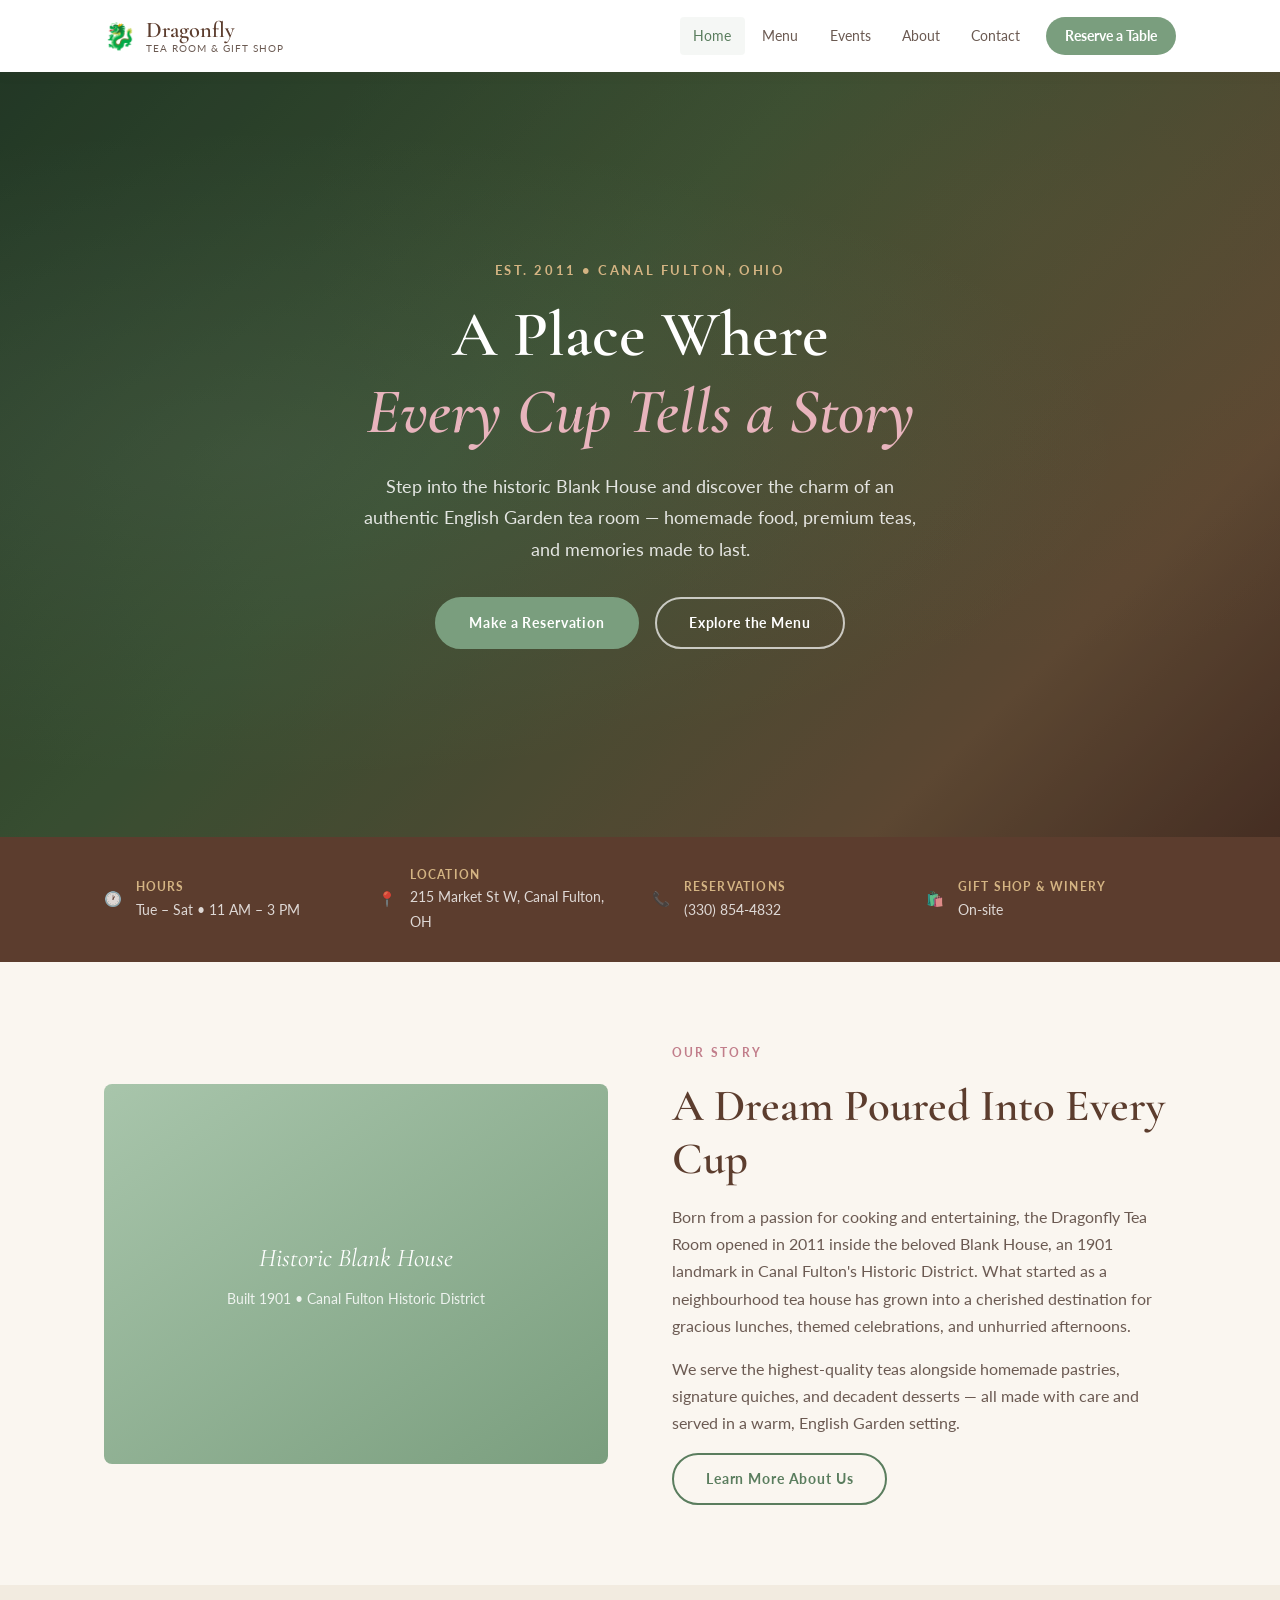
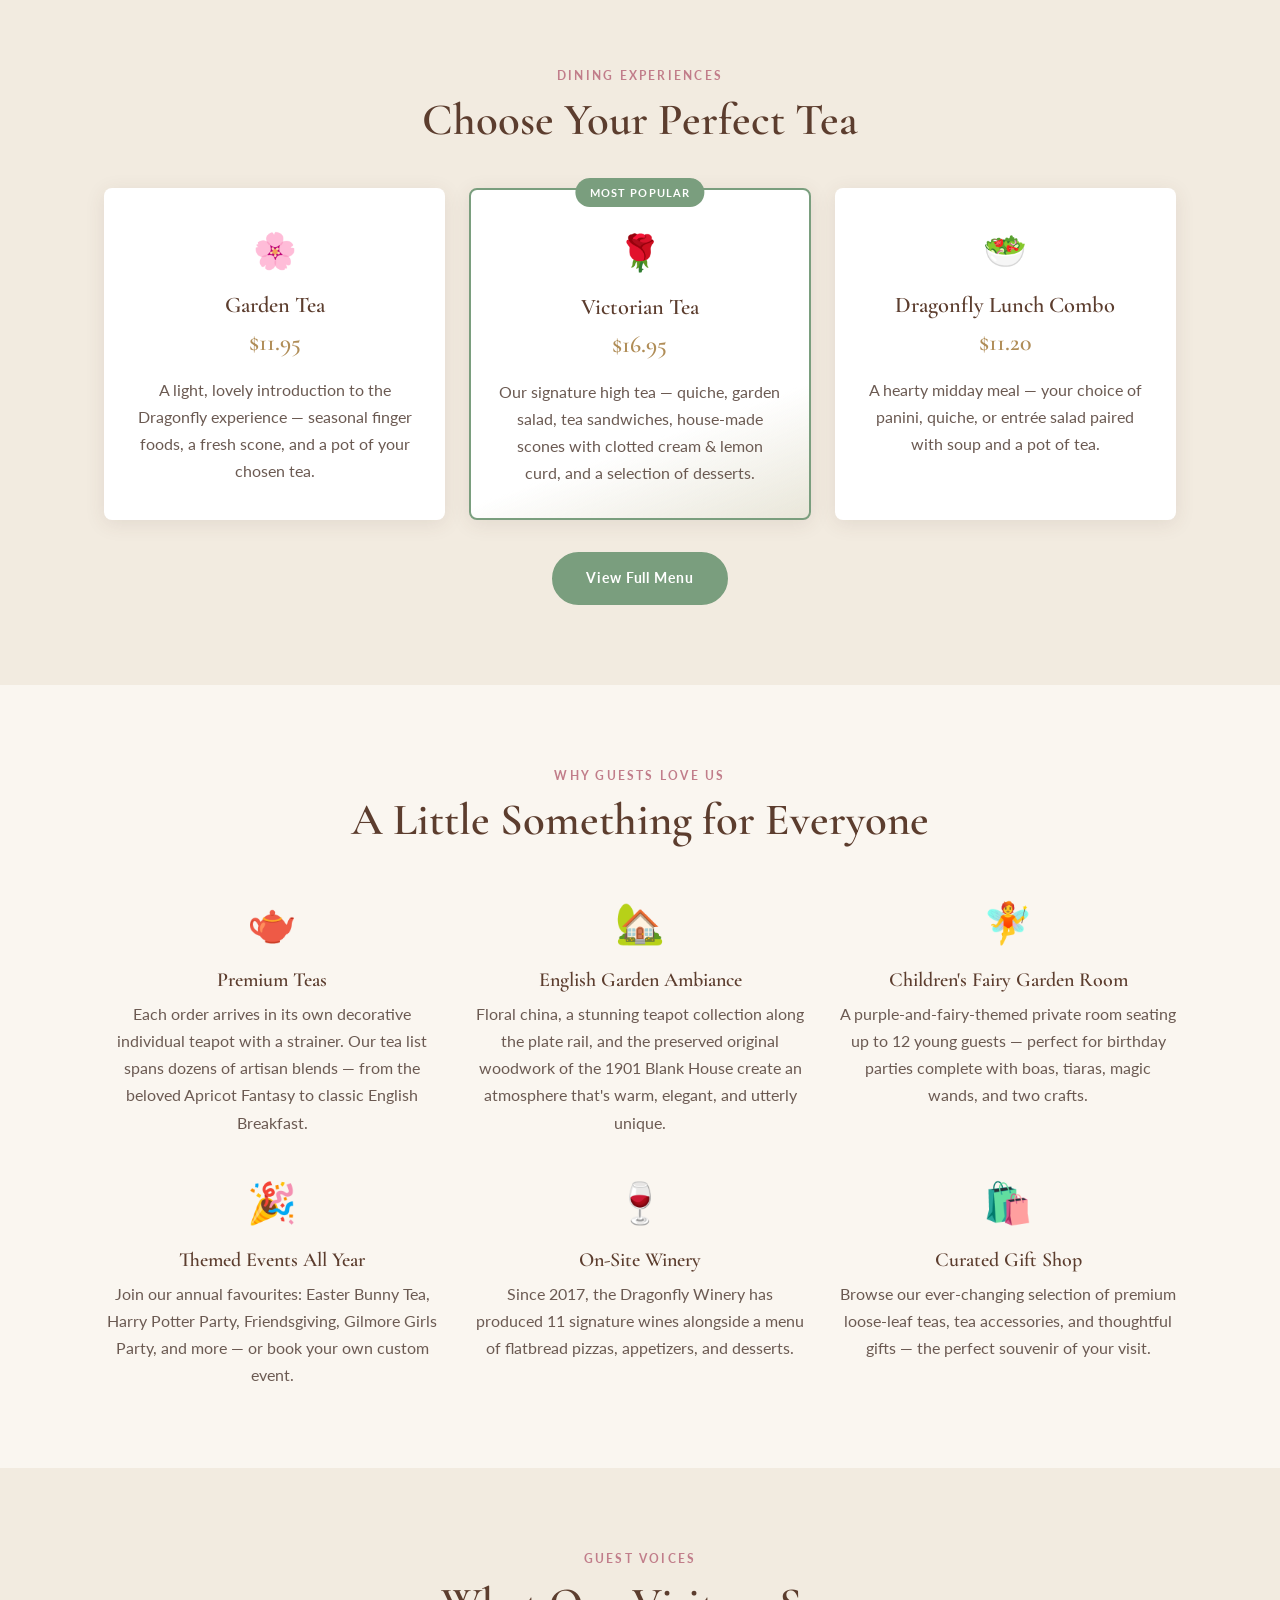
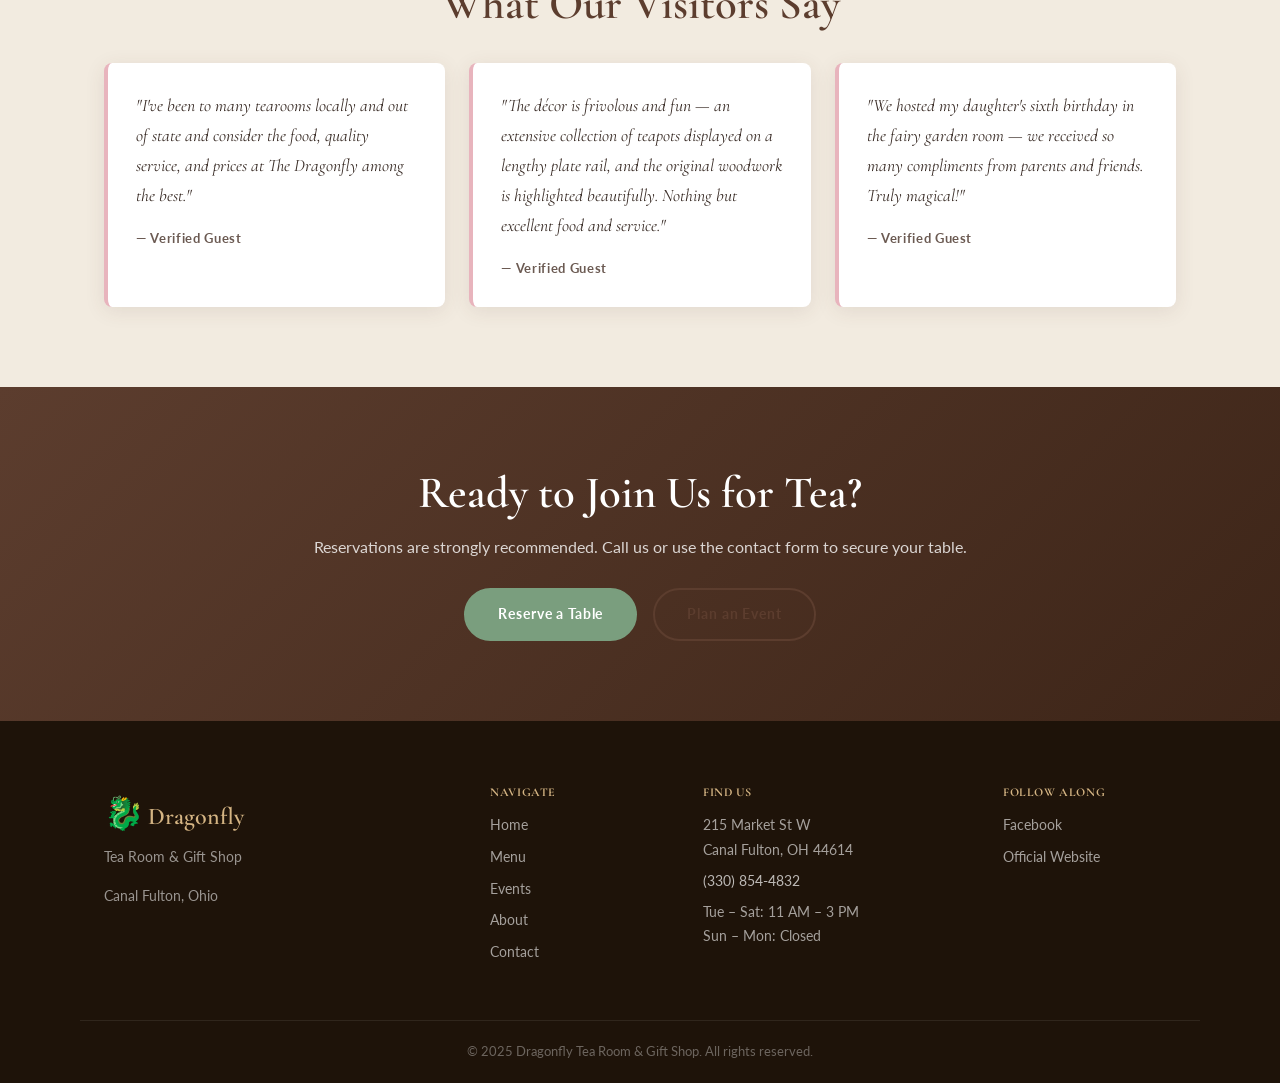
==== index.html @ cbcfd9ab "Add full redesign of Dragonfly Tea Room website Creates a complete 5-page website for the Dragonfly " ====
<!DOCTYPE html>
<html lang="en">
<head>
  <meta charset="UTF-8" />
  <meta name="viewport" content="width=device-width, initial-scale=1.0" />
  <title>Dragonfly Tea Room & Gift Shop | Canal Fulton, Ohio</title>
  <link rel="stylesheet" href="styles.css" />
  <link rel="preconnect" href="https://fonts.googleapis.com" />
  <link rel="preconnect" href="https://fonts.gstatic.com" crossorigin />
  <link href="https://fonts.googleapis.com/css2?family=Cormorant+Garamond:ital,wght@0,300;0,400;0,600;1,300;1,400&family=Lato:wght@300;400;700&display=swap" rel="stylesheet" />
</head>
<body>

  <!-- Navigation -->
  <header class="site-header">
    <div class="container">
      <a href="index.html" class="logo">
        <span class="logo-icon">🐉</span>
        <div class="logo-text">
          <span class="logo-name">Dragonfly</span>
          <span class="logo-sub">Tea Room &amp; Gift Shop</span>
        </div>
      </a>
      <button class="nav-toggle" id="navToggle" aria-label="Toggle navigation">&#9776;</button>
      <nav class="site-nav" id="siteNav">
        <a href="index.html" class="active">Home</a>
        <a href="menu.html">Menu</a>
        <a href="events.html">Events</a>
        <a href="about.html">About</a>
        <a href="contact.html">Contact</a>
        <a href="contact.html" class="nav-cta">Reserve a Table</a>
      </nav>
    </div>
  </header>

  <!-- Hero -->
  <section class="hero">
    <div class="hero-overlay"></div>
    <div class="hero-content">
      <p class="hero-eyebrow">Est. 2011 &bull; Canal Fulton, Ohio</p>
      <h1>A Place Where<br><em>Every Cup Tells a Story</em></h1>
      <p class="hero-tagline">Step into the historic Blank House and discover the charm of an authentic English Garden tea room — homemade food, premium teas, and memories made to last.</p>
      <div class="hero-buttons">
        <a href="contact.html" class="btn btn-primary">Make a Reservation</a>
        <a href="menu.html" class="btn btn-outline">Explore the Menu</a>
      </div>
    </div>
  </section>

  <!-- Quick Info Bar -->
  <section class="quick-info">
    <div class="container quick-info-grid">
      <div class="quick-info-item">
        <span class="qi-icon">🕐</span>
        <div>
          <strong>Hours</strong>
          <span>Tue – Sat &bull; 11 AM – 3 PM</span>
        </div>
      </div>
      <div class="quick-info-item">
        <span class="qi-icon">📍</span>
        <div>
          <strong>Location</strong>
          <span>215 Market St W, Canal Fulton, OH</span>
        </div>
      </div>
      <div class="quick-info-item">
        <span class="qi-icon">📞</span>
        <div>
          <strong>Reservations</strong>
          <span>(330) 854-4832</span>
        </div>
      </div>
      <div class="quick-info-item">
        <span class="qi-icon">🛍️</span>
        <div>
          <strong>Gift Shop &amp; Winery</strong>
          <span>On-site</span>
        </div>
      </div>
    </div>
  </section>

  <!-- About Snippet -->
  <section class="section about-home">
    <div class="container two-col">
      <div class="about-image-wrap">
        <div class="about-image-placeholder">
          <span>Historic Blank House</span>
          <span class="subtitle-sm">Built 1901 &bull; Canal Fulton Historic District</span>
        </div>
      </div>
      <div class="about-text">
        <p class="section-eyebrow">Our Story</p>
        <h2>A Dream Poured Into Every Cup</h2>
        <p>Born from a passion for cooking and entertaining, the Dragonfly Tea Room opened in 2011 inside the beloved Blank House, an 1901 landmark in Canal Fulton's Historic District. What started as a neighbourhood tea house has grown into a cherished destination for gracious lunches, themed celebrations, and unhurried afternoons.</p>
        <p>We serve the highest-quality teas alongside homemade pastries, signature quiches, and decadent desserts — all made with care and served in a warm, English Garden setting.</p>
        <a href="about.html" class="btn btn-secondary">Learn More About Us</a>
      </div>
    </div>
  </section>

  <!-- Tea Experiences -->
  <section class="section experiences bg-soft">
    <div class="container">
      <p class="section-eyebrow center">Dining Experiences</p>
      <h2 class="center">Choose Your Perfect Tea</h2>
      <div class="card-grid">
        <div class="card">
          <div class="card-icon">🌸</div>
          <h3>Garden Tea</h3>
          <p class="price">$11.95</p>
          <p>A light, lovely introduction to the Dragonfly experience — seasonal finger foods, a fresh scone, and a pot of your chosen tea.</p>
        </div>
        <div class="card featured-card">
          <div class="card-badge">Most Popular</div>
          <div class="card-icon">🌹</div>
          <h3>Victorian Tea</h3>
          <p class="price">$16.95</p>
          <p>Our signature high tea — quiche, garden salad, tea sandwiches, house-made scones with clotted cream &amp; lemon curd, and a selection of desserts.</p>
        </div>
        <div class="card">
          <div class="card-icon">🥗</div>
          <h3>Dragonfly Lunch Combo</h3>
          <p class="price">$11.20</p>
          <p>A hearty midday meal — your choice of panini, quiche, or entrée salad paired with soup and a pot of tea.</p>
        </div>
      </div>
      <div class="center mt-2">
        <a href="menu.html" class="btn btn-primary">View Full Menu</a>
      </div>
    </div>
  </section>

  <!-- Highlights -->
  <section class="section highlights">
    <div class="container">
      <p class="section-eyebrow center">Why Guests Love Us</p>
      <h2 class="center">A Little Something for Everyone</h2>
      <div class="highlight-grid">
        <div class="highlight-item">
          <div class="highlight-icon">🫖</div>
          <h3>Premium Teas</h3>
          <p>Each order arrives in its own decorative individual teapot with a strainer. Our tea list spans dozens of artisan blends — from the beloved Apricot Fantasy to classic English Breakfast.</p>
        </div>
        <div class="highlight-item">
          <div class="highlight-icon">🏡</div>
          <h3>English Garden Ambiance</h3>
          <p>Floral china, a stunning teapot collection along the plate rail, and the preserved original woodwork of the 1901 Blank House create an atmosphere that's warm, elegant, and utterly unique.</p>
        </div>
        <div class="highlight-item">
          <div class="highlight-icon">🧚</div>
          <h3>Children's Fairy Garden Room</h3>
          <p>A purple-and-fairy-themed private room seating up to 12 young guests — perfect for birthday parties complete with boas, tiaras, magic wands, and two crafts.</p>
        </div>
        <div class="highlight-item">
          <div class="highlight-icon">🎉</div>
          <h3>Themed Events All Year</h3>
          <p>Join our annual favourites: Easter Bunny Tea, Harry Potter Party, Friendsgiving, Gilmore Girls Party, and more — or book your own custom event.</p>
        </div>
        <div class="highlight-item">
          <div class="highlight-icon">🍷</div>
          <h3>On-Site Winery</h3>
          <p>Since 2017, the Dragonfly Winery has produced 11 signature wines alongside a menu of flatbread pizzas, appetizers, and desserts.</p>
        </div>
        <div class="highlight-item">
          <div class="highlight-icon">🛍️</div>
          <h3>Curated Gift Shop</h3>
          <p>Browse our ever-changing selection of premium loose-leaf teas, tea accessories, and thoughtful gifts — the perfect souvenir of your visit.</p>
        </div>
      </div>
    </div>
  </section>

  <!-- Reviews -->
  <section class="section reviews bg-soft">
    <div class="container">
      <p class="section-eyebrow center">Guest Voices</p>
      <h2 class="center">What Our Visitors Say</h2>
      <div class="review-grid">
        <blockquote class="review-card">
          <p>"I've been to many tearooms locally and out of state and consider the food, quality service, and prices at The Dragonfly among the best."</p>
          <footer>— Verified Guest</footer>
        </blockquote>
        <blockquote class="review-card">
          <p>"The décor is frivolous and fun — an extensive collection of teapots displayed on a lengthy plate rail, and the original woodwork is highlighted beautifully. Nothing but excellent food and service."</p>
          <footer>— Verified Guest</footer>
        </blockquote>
        <blockquote class="review-card">
          <p>"We hosted my daughter's sixth birthday in the fairy garden room — we received so many compliments from parents and friends. Truly magical!"</p>
          <footer>— Verified Guest</footer>
        </blockquote>
      </div>
    </div>
  </section>

  <!-- CTA -->
  <section class="section cta-section">
    <div class="container center">
      <h2>Ready to Join Us for Tea?</h2>
      <p>Reservations are strongly recommended. Call us or use the contact form to secure your table.</p>
      <div class="hero-buttons">
        <a href="contact.html" class="btn btn-primary">Reserve a Table</a>
        <a href="events.html" class="btn btn-outline-dark">Plan an Event</a>
      </div>
    </div>
  </section>

  <!-- Footer -->
  <footer class="site-footer">
    <div class="container footer-grid">
      <div class="footer-brand">
        <span class="logo-icon">🐉</span>
        <span class="logo-name">Dragonfly</span>
        <p>Tea Room &amp; Gift Shop</p>
        <p>Canal Fulton, Ohio</p>
      </div>
      <div class="footer-links">
        <h4>Navigate</h4>
        <a href="index.html">Home</a>
        <a href="menu.html">Menu</a>
        <a href="events.html">Events</a>
        <a href="about.html">About</a>
        <a href="contact.html">Contact</a>
      </div>
      <div class="footer-contact">
        <h4>Find Us</h4>
        <p>215 Market St W<br />Canal Fulton, OH 44614</p>
        <p><a href="tel:3308544832">(330) 854-4832</a></p>
        <p>Tue – Sat: 11 AM – 3 PM<br />Sun – Mon: Closed</p>
      </div>
      <div class="footer-social">
        <h4>Follow Along</h4>
        <a href="https://www.facebook.com/p/Dragonfly-Tea-Room-Gift-Shop-100063702302288/" target="_blank" rel="noopener">Facebook</a>
        <a href="https://www.dragonflyontheriver.com" target="_blank" rel="noopener">Official Website</a>
      </div>
    </div>
    <div class="footer-bottom">
      <p>&copy; 2025 Dragonfly Tea Room &amp; Gift Shop. All rights reserved.</p>
    </div>
  </footer>

  <script src="script.js"></script>
</body>
</html>
---- styles.css ----
/* ============================================
   Dragonfly Tea Room — Main Stylesheet
   Palette: Cream · Sage · Dusty Rose · Gold
   ============================================ */

/* ── Reset & Base ── */
*, *::before, *::after { box-sizing: border-box; margin: 0; padding: 0; }

:root {
  --cream:      #faf6f0;
  --cream-dark: #f2ebe0;
  --sage:       #7a9e7e;
  --sage-dark:  #5a7d5e;
  --sage-light: #a8c5ab;
  --rose:       #c17d8a;
  --rose-light: #e8b4bd;
  --gold:       #b08d57;
  --gold-light: #d4b483;
  --brown:      #5c3d2e;
  --text:       #3a2d27;
  --text-light: #6b5a52;
  --white:      #ffffff;
  --shadow:     0 4px 20px rgba(92,61,46,.10);
  --shadow-lg:  0 8px 40px rgba(92,61,46,.15);
  --radius:     8px;
  --transition: .25s ease;
}

html { font-size: 16px; scroll-behavior: smooth; }

body {
  font-family: 'Lato', sans-serif;
  background-color: var(--cream);
  color: var(--text);
  line-height: 1.7;
}

h1, h2, h3, h4 {
  font-family: 'Cormorant Garamond', serif;
  color: var(--brown);
  line-height: 1.2;
}
h1 { font-size: clamp(2.2rem, 5vw, 4rem); font-weight: 600; }
h2 { font-size: clamp(1.8rem, 3.5vw, 2.8rem); font-weight: 600; }
h3 { font-size: 1.4rem; font-weight: 600; }
h4 { font-size: 1rem; font-weight: 700; letter-spacing: .05em; text-transform: uppercase; }

p { color: var(--text-light); margin-bottom: .85rem; }
p:last-child { margin-bottom: 0; }

a { color: var(--sage-dark); text-decoration: none; transition: color var(--transition); }
a:hover { color: var(--gold); }

img { max-width: 100%; display: block; }

ul { list-style: none; }

/* ── Layout ── */
.container {
  max-width: 1120px;
  margin: 0 auto;
  padding: 0 1.5rem;
}

.section { padding: 5rem 0; }
.bg-soft { background-color: var(--cream-dark); }
.center { text-align: center; }
.mt-1 { margin-top: 1.5rem; }
.mt-2 { margin-top: 2rem; }

.two-col {
  display: grid;
  grid-template-columns: 1fr 1fr;
  gap: 4rem;
  align-items: center;
}
.two-col-narrow {
  display: grid;
  grid-template-columns: 1.4fr 1fr;
  gap: 4rem;
  align-items: center;
}

/* ── Eyebrow Labels ── */
.section-eyebrow {
  font-family: 'Lato', sans-serif;
  font-size: .78rem;
  font-weight: 700;
  letter-spacing: .18em;
  text-transform: uppercase;
  color: var(--rose);
  display: block;
  margin-bottom: .5rem;
}

.subtext {
  max-width: 640px;
  margin: .75rem auto 2rem;
  font-size: 1.05rem;
  color: var(--text-light);
}

/* ── Buttons ── */
.btn {
  display: inline-block;
  padding: .75rem 2rem;
  border-radius: 40px;
  font-family: 'Lato', sans-serif;
  font-size: .9rem;
  font-weight: 700;
  letter-spacing: .06em;
  cursor: pointer;
  border: 2px solid transparent;
  transition: all var(--transition);
  text-decoration: none;
}
.btn-primary {
  background: var(--sage);
  color: var(--white);
  border-color: var(--sage);
}
.btn-primary:hover {
  background: var(--sage-dark);
  border-color: var(--sage-dark);
  color: var(--white);
  transform: translateY(-2px);
  box-shadow: var(--shadow);
}
.btn-secondary {
  background: transparent;
  color: var(--sage-dark);
  border-color: var(--sage-dark);
}
.btn-secondary:hover {
  background: var(--sage-dark);
  color: var(--white);
  transform: translateY(-2px);
}
.btn-outline {
  background: transparent;
  color: var(--white);
  border-color: rgba(255,255,255,.7);
}
.btn-outline:hover {
  background: rgba(255,255,255,.15);
  color: var(--white);
}
.btn-outline-dark {
  background: transparent;
  color: var(--brown);
  border-color: var(--brown);
}
.btn-outline-dark:hover {
  background: var(--brown);
  color: var(--white);
}
.full-width { width: 100%; text-align: center; }

/* ── Site Header ── */
.site-header {
  position: sticky;
  top: 0;
  z-index: 100;
  background: var(--white);
  box-shadow: 0 2px 12px rgba(92,61,46,.08);
}
.site-header .container {
  display: flex;
  align-items: center;
  justify-content: space-between;
  height: 72px;
}

/* Logo */
.logo {
  display: flex;
  align-items: center;
  gap: .6rem;
  text-decoration: none;
}
.logo-icon { font-size: 1.6rem; }
.logo-text { display: flex; flex-direction: column; line-height: 1.1; }
.logo-name {
  font-family: 'Cormorant Garamond', serif;
  font-size: 1.4rem;
  font-weight: 600;
  color: var(--brown);
}
.logo-sub {
  font-size: .65rem;
  font-weight: 400;
  letter-spacing: .1em;
  text-transform: uppercase;
  color: var(--text-light);
}

/* Nav */
.site-nav {
  display: flex;
  align-items: center;
  gap: .25rem;
}
.site-nav a {
  padding: .45rem .85rem;
  border-radius: 4px;
  font-size: .9rem;
  font-weight: 400;
  color: var(--text-light);
  transition: all var(--transition);
}
.site-nav a:hover,
.site-nav a.active {
  color: var(--sage-dark);
  background: rgba(122,158,126,.08);
}
.site-nav .nav-cta {
  margin-left: .5rem;
  background: var(--sage);
  color: var(--white) !important;
  border-radius: 40px;
  padding: .45rem 1.2rem;
  font-weight: 700;
}
.site-nav .nav-cta:hover {
  background: var(--sage-dark);
}

.nav-toggle {
  display: none;
  background: none;
  border: none;
  font-size: 1.5rem;
  color: var(--brown);
  cursor: pointer;
}

/* ── Hero ── */
.hero {
  position: relative;
  min-height: 85vh;
  display: flex;
  align-items: center;
  justify-content: center;
  background:
    linear-gradient(135deg, #2d4a31 0%, #4a6741 40%, #7a5e42 80%, #5c3d2e 100%);
  overflow: hidden;
}
.hero::before {
  content: '';
  position: absolute;
  inset: 0;
  background:
    radial-gradient(ellipse at 20% 50%, rgba(168,197,171,.15) 0%, transparent 60%),
    radial-gradient(ellipse at 80% 20%, rgba(176,141,87,.12) 0%, transparent 50%);
}
.hero-overlay {
  position: absolute;
  inset: 0;
  background: rgba(0,0,0,.25);
}
.hero-content {
  position: relative;
  z-index: 2;
  text-align: center;
  max-width: 800px;
  padding: 2rem 1.5rem;
}
.hero-eyebrow {
  font-size: .8rem;
  font-weight: 700;
  letter-spacing: .2em;
  text-transform: uppercase;
  color: var(--gold-light);
  margin-bottom: 1rem;
}
.hero-content h1 {
  color: var(--white);
  margin-bottom: 1.25rem;
}
.hero-content h1 em {
  font-style: italic;
  color: var(--rose-light);
}
.hero-tagline {
  font-size: 1.15rem;
  color: rgba(255,255,255,.85);
  max-width: 580px;
  margin: 0 auto 2rem;
}
.hero-buttons {
  display: flex;
  gap: 1rem;
  justify-content: center;
  flex-wrap: wrap;
}

/* ── Quick Info Bar ── */
.quick-info {
  background: var(--brown);
  padding: 1.75rem 0;
}
.quick-info-grid {
  display: grid;
  grid-template-columns: repeat(4, 1fr);
  gap: 1.5rem;
}
.quick-info-item {
  display: flex;
  align-items: center;
  gap: .85rem;
}
.qi-icon { font-size: 1.5rem; }
.quick-info-item div {
  display: flex;
  flex-direction: column;
}
.quick-info-item strong {
  font-size: .75rem;
  font-weight: 700;
  letter-spacing: .1em;
  text-transform: uppercase;
  color: var(--gold-light);
}
.quick-info-item span {
  font-size: .9rem;
  color: rgba(255,255,255,.8);
}

/* ── About Home ── */
.about-image-wrap { }
.about-image-placeholder {
  background: linear-gradient(145deg, var(--sage-light), var(--sage));
  border-radius: var(--radius);
  min-height: 380px;
  display: flex;
  flex-direction: column;
  align-items: center;
  justify-content: center;
  gap: .5rem;
  color: var(--white);
  font-family: 'Cormorant Garamond', serif;
  font-size: 1.6rem;
  font-style: italic;
  text-align: center;
  padding: 2rem;
}
.about-image-placeholder.tall { min-height: 460px; }
.subtitle-sm { font-size: .85rem; font-style: normal; font-family: 'Lato', sans-serif; opacity: .85; }

.about-text h2 { margin-bottom: 1rem; }
.about-text p { margin-bottom: 1rem; }

/* ── Card Grid (Tea Experiences) ── */
.card-grid {
  display: grid;
  grid-template-columns: repeat(3, 1fr);
  gap: 1.5rem;
  margin-top: 2.5rem;
}
.card {
  background: var(--white);
  border-radius: var(--radius);
  padding: 2rem 1.75rem;
  box-shadow: var(--shadow);
  transition: transform var(--transition), box-shadow var(--transition);
  position: relative;
  text-align: center;
}
.card:hover {
  transform: translateY(-4px);
  box-shadow: var(--shadow-lg);
}
.card-icon { font-size: 2.2rem; margin-bottom: .75rem; }
.card h3 { margin-bottom: .25rem; }
.price {
  font-family: 'Cormorant Garamond', serif;
  font-size: 1.5rem;
  font-weight: 600;
  color: var(--gold);
  margin-bottom: .75rem;
}
.featured-card {
  border: 2px solid var(--sage);
  background: linear-gradient(160deg, #fff 70%, rgba(168,197,171,.12));
}
.card-badge {
  position: absolute;
  top: -12px;
  left: 50%;
  transform: translateX(-50%);
  background: var(--sage);
  color: var(--white);
  font-size: .7rem;
  font-weight: 700;
  letter-spacing: .1em;
  text-transform: uppercase;
  padding: .3rem .9rem;
  border-radius: 20px;
  white-space: nowrap;
}

/* ── Highlights Grid ── */
.highlight-grid {
  display: grid;
  grid-template-columns: repeat(3, 1fr);
  gap: 2rem;
  margin-top: 2.5rem;
}
.highlight-item { text-align: center; }
.highlight-icon { font-size: 2.5rem; margin-bottom: .75rem; }
.highlight-item h3 { margin-bottom: .5rem; font-size: 1.25rem; }

/* ── Reviews ── */
.review-grid {
  display: grid;
  grid-template-columns: repeat(3, 1fr);
  gap: 1.5rem;
  margin-top: 2rem;
}
.review-card {
  background: var(--white);
  border-radius: var(--radius);
  padding: 1.75rem;
  box-shadow: var(--shadow);
  border-left: 4px solid var(--rose-light);
}
.review-card p {
  font-family: 'Cormorant Garamond', serif;
  font-size: 1.1rem;
  font-style: italic;
  color: var(--text);
  margin-bottom: 1rem;
}
.review-card footer {
  font-size: .82rem;
  font-weight: 700;
  color: var(--text-light);
  letter-spacing: .05em;
}

/* ── CTA Section ── */
.cta-section {
  background: linear-gradient(135deg, var(--brown) 0%, #3d2518 100%);
}
.cta-section h2 { color: var(--white); margin-bottom: .75rem; }
.cta-section p { color: rgba(255,255,255,.8); margin-bottom: 1.75rem; }
.cta-section p a { color: var(--gold-light); }

/* ── Footer ── */
.site-footer {
  background: #1e1309;
  padding: 4rem 0 0;
}
.footer-grid {
  display: grid;
  grid-template-columns: 2fr 1fr 1.5fr 1fr;
  gap: 2.5rem;
  padding-bottom: 3rem;
  border-bottom: 1px solid rgba(255,255,255,.08);
}
.footer-brand .logo-icon { font-size: 2rem; }
.footer-brand .logo-name {
  font-family: 'Cormorant Garamond', serif;
  font-size: 1.5rem;
  color: var(--gold-light);
}
.footer-brand p { color: rgba(255,255,255,.55); font-size: .9rem; margin-top: .4rem; }
.footer-links h4,
.footer-contact h4,
.footer-social h4 {
  color: var(--gold-light);
  margin-bottom: .9rem;
  font-size: .75rem;
}
.footer-links a,
.footer-social a {
  display: block;
  color: rgba(255,255,255,.6);
  font-size: .9rem;
  margin-bottom: .45rem;
  transition: color var(--transition);
}
.footer-links a:hover,
.footer-social a:hover { color: var(--gold-light); }
.footer-contact p { color: rgba(255,255,255,.6); font-size: .9rem; margin-bottom: .4rem; }
.footer-contact a { color: rgba(255,255,255,.7); }
.footer-contact a:hover { color: var(--gold-light); }
.footer-bottom {
  padding: 1.25rem 1.5rem;
  text-align: center;
}
.footer-bottom p { color: rgba(255,255,255,.35); font-size: .8rem; margin: 0; }

/* ── Page Hero ── */
.page-hero {
  background: linear-gradient(135deg, #2d4a31 0%, #4a6741 50%, #5c3d2e 100%);
  padding: 5rem 1.5rem 4rem;
  text-align: center;
  position: relative;
}
.page-hero::after {
  content: '';
  position: absolute;
  inset: 0;
  background: rgba(0,0,0,.2);
}
.page-hero-content {
  position: relative;
  z-index: 1;
  max-width: 680px;
  margin: 0 auto;
}
.page-hero-content h1 { color: var(--white); margin-bottom: 1rem; }
.page-hero-content p { color: rgba(255,255,255,.8); font-size: 1.1rem; }
.page-hero .section-eyebrow { color: var(--gold-light); }

/* ── Menu Page ── */
.package-grid {
  display: grid;
  grid-template-columns: repeat(3, 1fr);
  gap: 1.5rem;
  margin-top: 2.5rem;
}
.package-card {
  background: var(--white);
  border-radius: var(--radius);
  padding: 2rem 1.75rem;
  box-shadow: var(--shadow);
  position: relative;
  transition: transform var(--transition), box-shadow var(--transition);
}
.package-card:hover { transform: translateY(-4px); box-shadow: var(--shadow-lg); }
.package-featured {
  border: 2px solid var(--sage);
}
.package-badge {
  position: absolute;
  top: -13px;
  left: 50%;
  transform: translateX(-50%);
  background: var(--sage);
  color: var(--white);
  font-size: .7rem;
  font-weight: 700;
  letter-spacing: .1em;
  text-transform: uppercase;
  padding: .3rem .9rem;
  border-radius: 20px;
  white-space: nowrap;
}
.package-header { text-align: center; margin-bottom: 1.25rem; }
.package-icon { font-size: 2.2rem; margin-bottom: .5rem; }
.price-badge {
  display: inline-block;
  background: var(--cream-dark);
  color: var(--gold);
  font-family: 'Cormorant Garamond', serif;
  font-size: 1.6rem;
  font-weight: 600;
  padding: .15rem .75rem;
  border-radius: 20px;
  margin-top: .25rem;
}
.package-includes { margin: 0 0 1rem; }
.package-includes li {
  padding: .35rem 0 .35rem 1.4rem;
  position: relative;
  font-size: .9rem;
  color: var(--text-light);
  border-bottom: 1px solid rgba(92,61,46,.06);
}
.package-includes li::before {
  content: '✦';
  position: absolute;
  left: 0;
  color: var(--sage);
  font-size: .6rem;
  top: .55rem;
}
.package-note { font-style: italic; font-size: .88rem; color: var(--text-light); text-align: center; }

.menu-columns {
  display: grid;
  grid-template-columns: 1fr 1fr;
  gap: 2.5rem;
  margin-top: 2rem;
}
.menu-category { }
.menu-category h3 {
  font-size: 1.3rem;
  border-bottom: 2px solid var(--cream-dark);
  padding-bottom: .5rem;
  margin-bottom: 1rem;
  color: var(--brown);
}
.menu-item {
  display: flex;
  flex-direction: column;
  padding: .6rem 0;
  border-bottom: 1px solid rgba(92,61,46,.07);
  font-size: .9rem;
}
.menu-item span { color: var(--text); font-weight: 600; }
.menu-item .menu-note { font-weight: 400; color: var(--text-light); font-size: .85rem; margin-top: .2rem; }
.menu-dietary { font-size: .95rem; color: var(--text-light); }

.tea-grid {
  display: grid;
  grid-template-columns: repeat(4, 1fr);
  gap: 1.5rem;
  margin-top: 2rem;
}
.tea-category {
  background: var(--white);
  border-radius: var(--radius);
  padding: 1.5rem;
  box-shadow: var(--shadow);
}
.tea-category h3 { font-size: 1.15rem; margin-bottom: .5rem; }
.featured-tea { border: 2px solid var(--gold-light); }

.winery-highlights {
  display: grid;
  grid-template-columns: 1fr 1fr;
  gap: 1.25rem;
}
.winery-stat {
  background: var(--white);
  border-radius: var(--radius);
  padding: 1.5rem;
  text-align: center;
  box-shadow: var(--shadow);
  display: flex;
  flex-direction: column;
  gap: .4rem;
}
.winery-stat span:first-child {
  font-family: 'Cormorant Garamond', serif;
  font-size: 2rem;
  font-weight: 600;
  color: var(--gold);
}
.winery-stat { font-size: .85rem; color: var(--text-light); }

/* ── Events Page ── */
.event-grid {
  display: grid;
  grid-template-columns: repeat(4, 1fr);
  gap: 1.5rem;
  margin-top: 2.5rem;
}
.event-card {
  background: var(--white);
  border-radius: var(--radius);
  padding: 1.75rem 1.5rem;
  box-shadow: var(--shadow);
  text-align: center;
  transition: transform var(--transition), box-shadow var(--transition);
}
.event-card:hover { transform: translateY(-4px); box-shadow: var(--shadow-lg); }
.event-icon { font-size: 2.5rem; margin-bottom: .75rem; }
.event-card h3 { margin-bottom: .5rem; font-size: 1.25rem; }

.party-type-grid {
  display: grid;
  grid-template-columns: repeat(2, 1fr);
  gap: 1.75rem;
  margin-top: 2.5rem;
}
.party-type {
  background: var(--white);
  border-radius: var(--radius);
  padding: 2rem;
  box-shadow: var(--shadow);
  display: flex;
  gap: 1.25rem;
  align-items: flex-start;
}
.party-icon { font-size: 2rem; flex-shrink: 0; }
.party-type h3 { margin-bottom: .5rem; }

.policy-grid {
  display: grid;
  grid-template-columns: repeat(4, 1fr);
  gap: 1.5rem;
  margin-top: 2.5rem;
}
.policy-card {
  background: var(--white);
  border-radius: var(--radius);
  padding: 1.75rem;
  box-shadow: var(--shadow);
  text-align: center;
}
.policy-icon { font-size: 2rem; margin-bottom: .75rem; }
.policy-card h3 { font-size: 1.15rem; margin-bottom: .5rem; }

.fairy-room-info h2 { margin-bottom: 1rem; }
.fairy-features { margin: 1.25rem 0 1.75rem; }
.fairy-features li {
  padding: .4rem 0;
  font-size: .95rem;
  color: var(--text-light);
  border-bottom: 1px solid rgba(92,61,46,.06);
}
.fairy-room-visual { }
.visual-placeholder {
  border-radius: var(--radius);
  min-height: 360px;
  display: flex;
  flex-direction: column;
  align-items: center;
  justify-content: center;
  gap: .75rem;
  font-family: 'Cormorant Garamond', serif;
  font-size: 1.4rem;
  font-style: italic;
  color: var(--white);
  text-align: center;
  padding: 2rem;
}
.fairy-visual {
  background: linear-gradient(145deg, #8b4da0, #6a3080, #4a1f5e);
}

/* ── About Page ── */
.space-grid {
  display: grid;
  grid-template-columns: repeat(2, 1fr);
  gap: 2rem;
  margin-top: 2.5rem;
}
.space-feature {
  background: var(--white);
  border-radius: var(--radius);
  padding: 2rem;
  box-shadow: var(--shadow);
}
.space-icon { font-size: 2rem; margin-bottom: .75rem; }
.space-feature h3 { margin-bottom: .5rem; }

.values-grid {
  display: grid;
  grid-template-columns: repeat(4, 1fr);
  gap: 1.75rem;
  margin-top: 2.5rem;
}
.value-item {
  background: var(--white);
  border-radius: var(--radius);
  padding: 1.75rem 1.5rem;
  box-shadow: var(--shadow);
}
.value-icon { font-size: 2rem; display: block; margin-bottom: .75rem; }
.value-item h3 { font-size: 1.2rem; margin-bottom: .5rem; }

.location-facts {
  display: grid;
  grid-template-columns: 1fr 1fr;
  gap: 1.25rem;
}
.location-fact {
  background: var(--white);
  border-radius: var(--radius);
  padding: 1.5rem;
  text-align: center;
  box-shadow: var(--shadow);
  display: flex;
  flex-direction: column;
  gap: .35rem;
}
.fact-num {
  font-family: 'Cormorant Garamond', serif;
  font-size: 2.2rem;
  font-weight: 600;
  color: var(--gold);
}
.location-fact span:last-child { font-size: .85rem; color: var(--text-light); }

/* ── Contact Page ── */
.contact-layout {
  display: grid;
  grid-template-columns: 1fr 1.4fr;
  gap: 4rem;
  align-items: start;
}
.contact-info h2 { margin-bottom: 1.5rem; }
.contact-detail {
  display: flex;
  gap: 1rem;
  margin-bottom: 1.5rem;
  padding-bottom: 1.5rem;
  border-bottom: 1px solid rgba(92,61,46,.08);
}
.contact-detail:last-child { border-bottom: none; }
.contact-detail-icon { font-size: 1.5rem; flex-shrink: 0; margin-top: .1rem; }
.contact-detail strong {
  display: block;
  font-size: .75rem;
  font-weight: 700;
  letter-spacing: .1em;
  text-transform: uppercase;
  color: var(--rose);
  margin-bottom: .3rem;
}
.contact-detail p { font-size: .95rem; margin-bottom: .2rem; }
.small-note { font-size: .8rem; color: var(--text-light); font-style: italic; }

.hours-table { width: 100%; font-size: .9rem; margin-bottom: .5rem; border-collapse: collapse; }
.hours-table td { padding: .2rem .5rem .2rem 0; color: var(--text-light); }
.hours-table td:first-child { font-weight: 600; color: var(--text); width: 110px; }
.closed-row td { color: rgba(92,61,46,.4) !important; }

.contact-form-wrap h2 { margin-bottom: .5rem; }
.contact-form-wrap > p { margin-bottom: 1.5rem; }
.contact-form {
  background: var(--white);
  border-radius: var(--radius);
  padding: 2rem;
  box-shadow: var(--shadow);
  display: grid;
  grid-template-columns: 1fr 1fr;
  gap: 1rem;
}
.form-group {
  display: flex;
  flex-direction: column;
  gap: .35rem;
}
.form-group.full-width { grid-column: 1 / -1; }
.form-group label {
  font-size: .82rem;
  font-weight: 700;
  letter-spacing: .05em;
  color: var(--text);
}
.form-group input,
.form-group select,
.form-group textarea {
  padding: .65rem .9rem;
  border: 1.5px solid rgba(92,61,46,.2);
  border-radius: 6px;
  font-family: 'Lato', sans-serif;
  font-size: .95rem;
  color: var(--text);
  background: var(--cream);
  transition: border-color var(--transition), box-shadow var(--transition);
  width: 100%;
}
.form-group input:focus,
.form-group select:focus,
.form-group textarea:focus {
  outline: none;
  border-color: var(--sage);
  box-shadow: 0 0 0 3px rgba(122,158,126,.12);
}
.form-group textarea { resize: vertical; }
.form-note { grid-column: 1 / -1; font-size: .82rem; color: var(--text-light); font-style: italic; text-align: center; margin-top: .25rem; }
.form-success {
  background: var(--white);
  border-radius: var(--radius);
  padding: 3rem 2rem;
  box-shadow: var(--shadow);
  text-align: center;
}
.success-icon { font-size: 3rem; margin-bottom: 1rem; }
.form-success h3 { margin-bottom: .75rem; }

.map-container {
  border-radius: var(--radius);
  overflow: hidden;
  box-shadow: var(--shadow-lg);
  margin-top: 2rem;
}

/* ── Responsive ── */
@media (max-width: 1024px) {
  .quick-info-grid { grid-template-columns: repeat(2, 1fr); }
  .footer-grid { grid-template-columns: 1fr 1fr; }
  .card-grid { grid-template-columns: 1fr; max-width: 480px; margin-left: auto; margin-right: auto; }
  .highlight-grid { grid-template-columns: repeat(2, 1fr); }
  .review-grid { grid-template-columns: 1fr; max-width: 600px; margin-left: auto; margin-right: auto; }
  .package-grid { grid-template-columns: 1fr; max-width: 480px; margin-left: auto; margin-right: auto; }
  .tea-grid { grid-template-columns: repeat(2, 1fr); }
  .event-grid { grid-template-columns: repeat(2, 1fr); }
  .policy-grid { grid-template-columns: repeat(2, 1fr); }
  .values-grid { grid-template-columns: repeat(2, 1fr); }
  .two-col { grid-template-columns: 1fr; gap: 2.5rem; }
  .two-col-narrow { grid-template-columns: 1fr; gap: 2.5rem; }
  .contact-layout { grid-template-columns: 1fr; gap: 2.5rem; }
  .winery-highlights { grid-template-columns: repeat(3, 1fr); }
  .location-facts { grid-template-columns: repeat(4, 1fr); }
}

@media (max-width: 768px) {
  .section { padding: 3.5rem 0; }
  .nav-toggle { display: block; }
  .site-nav {
    display: none;
    position: absolute;
    top: 72px;
    left: 0;
    right: 0;
    background: var(--white);
    flex-direction: column;
    align-items: stretch;
    padding: .75rem 1.5rem 1.25rem;
    box-shadow: 0 8px 24px rgba(92,61,46,.12);
    z-index: 99;
  }
  .site-nav.open { display: flex; }
  .site-nav a { padding: .7rem .5rem; border-radius: 0; border-bottom: 1px solid rgba(92,61,46,.06); }
  .site-nav .nav-cta { margin-left: 0; border-radius: 40px; text-align: center; margin-top: .5rem; }
  .hero { min-height: 70vh; }
  .quick-info-grid { grid-template-columns: 1fr; gap: 1rem; }
  .footer-grid { grid-template-columns: 1fr; }
  .highlight-grid { grid-template-columns: 1fr; }
  .tea-grid { grid-template-columns: 1fr; }
  .event-grid { grid-template-columns: 1fr; }
  .policy-grid { grid-template-columns: 1fr; }
  .party-type-grid { grid-template-columns: 1fr; }
  .values-grid { grid-template-columns: 1fr; }
  .space-grid { grid-template-columns: 1fr; }
  .menu-columns { grid-template-columns: 1fr; }
  .winery-highlights { grid-template-columns: repeat(2, 1fr); }
  .location-facts { grid-template-columns: repeat(2, 1fr); }
  .contact-form { grid-template-columns: 1fr; }
  .contact-form .form-group.full-width { grid-column: 1; }
}

@media (max-width: 480px) {
  .hero-buttons { flex-direction: column; align-items: center; }
  .hero-buttons .btn { width: 100%; max-width: 280px; text-align: center; }
  .winery-highlights { grid-template-columns: 1fr; }
  .location-facts { grid-template-columns: 1fr 1fr; }
}
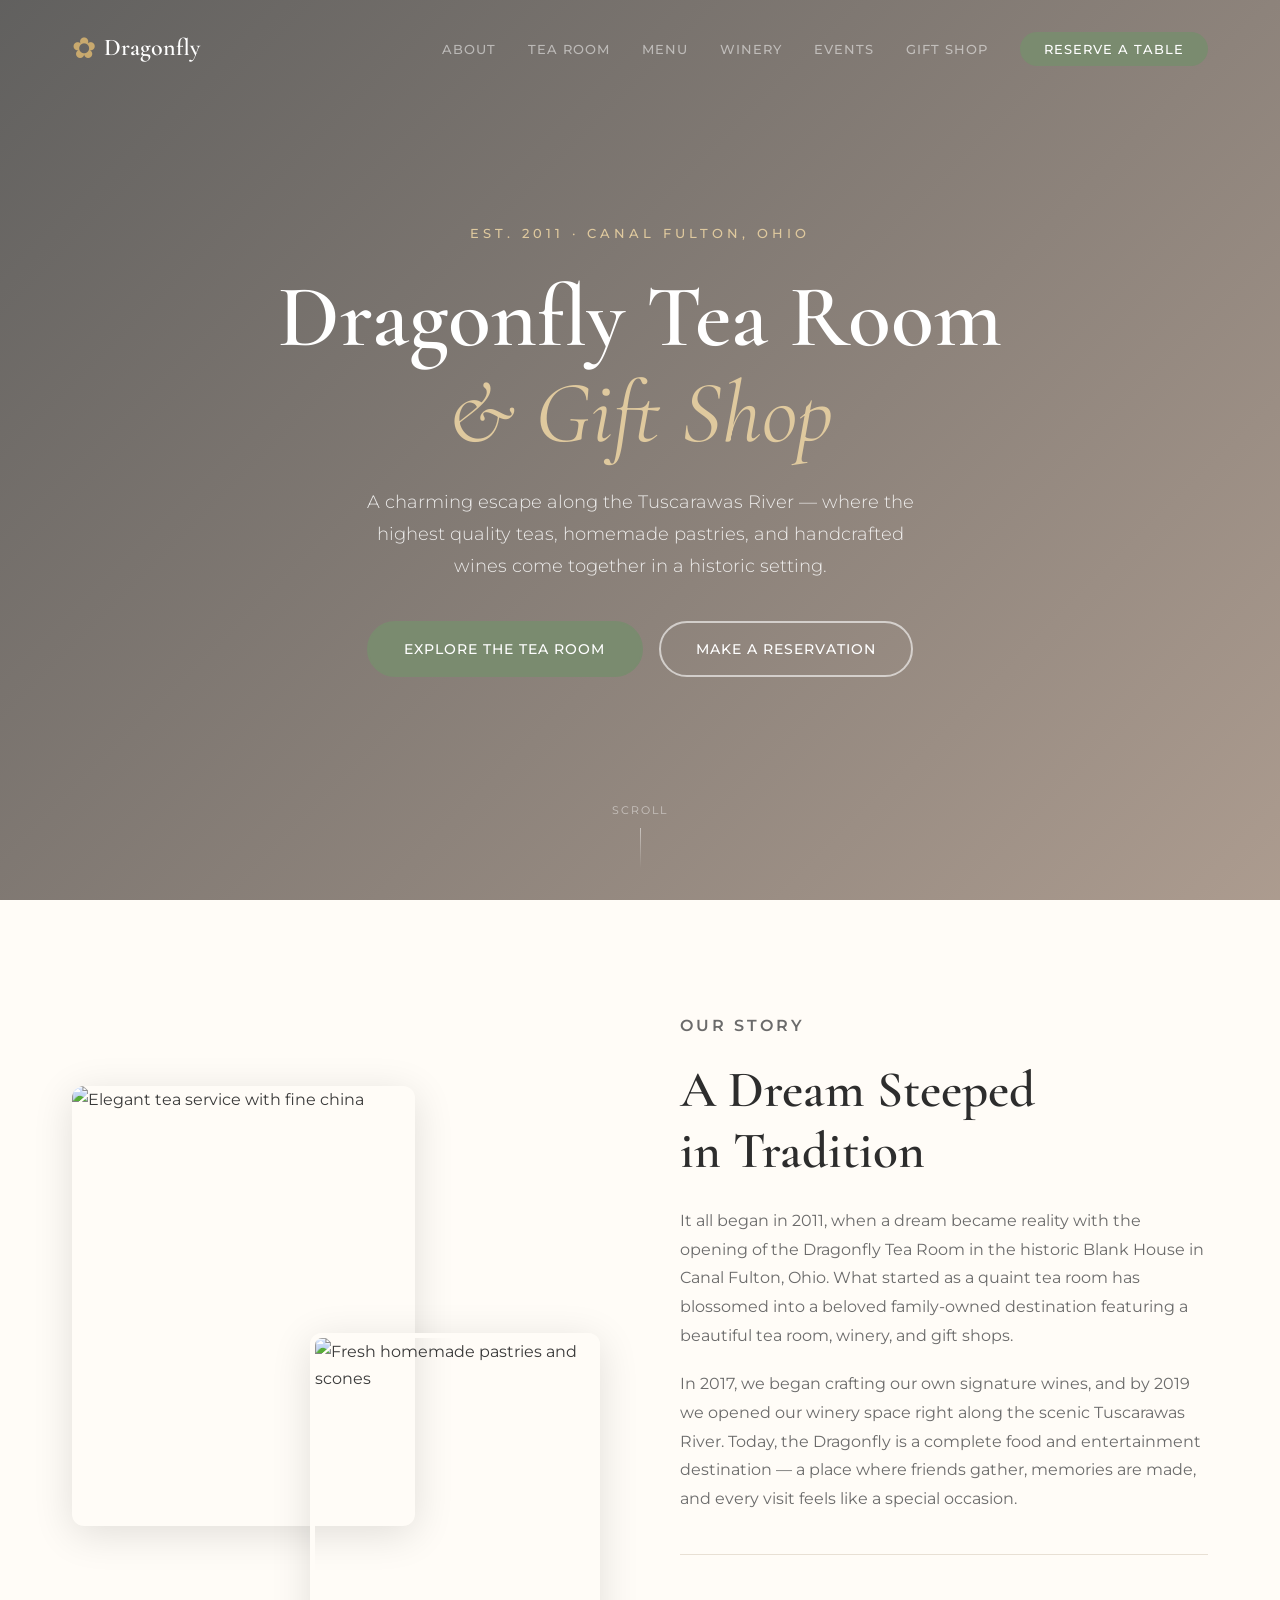
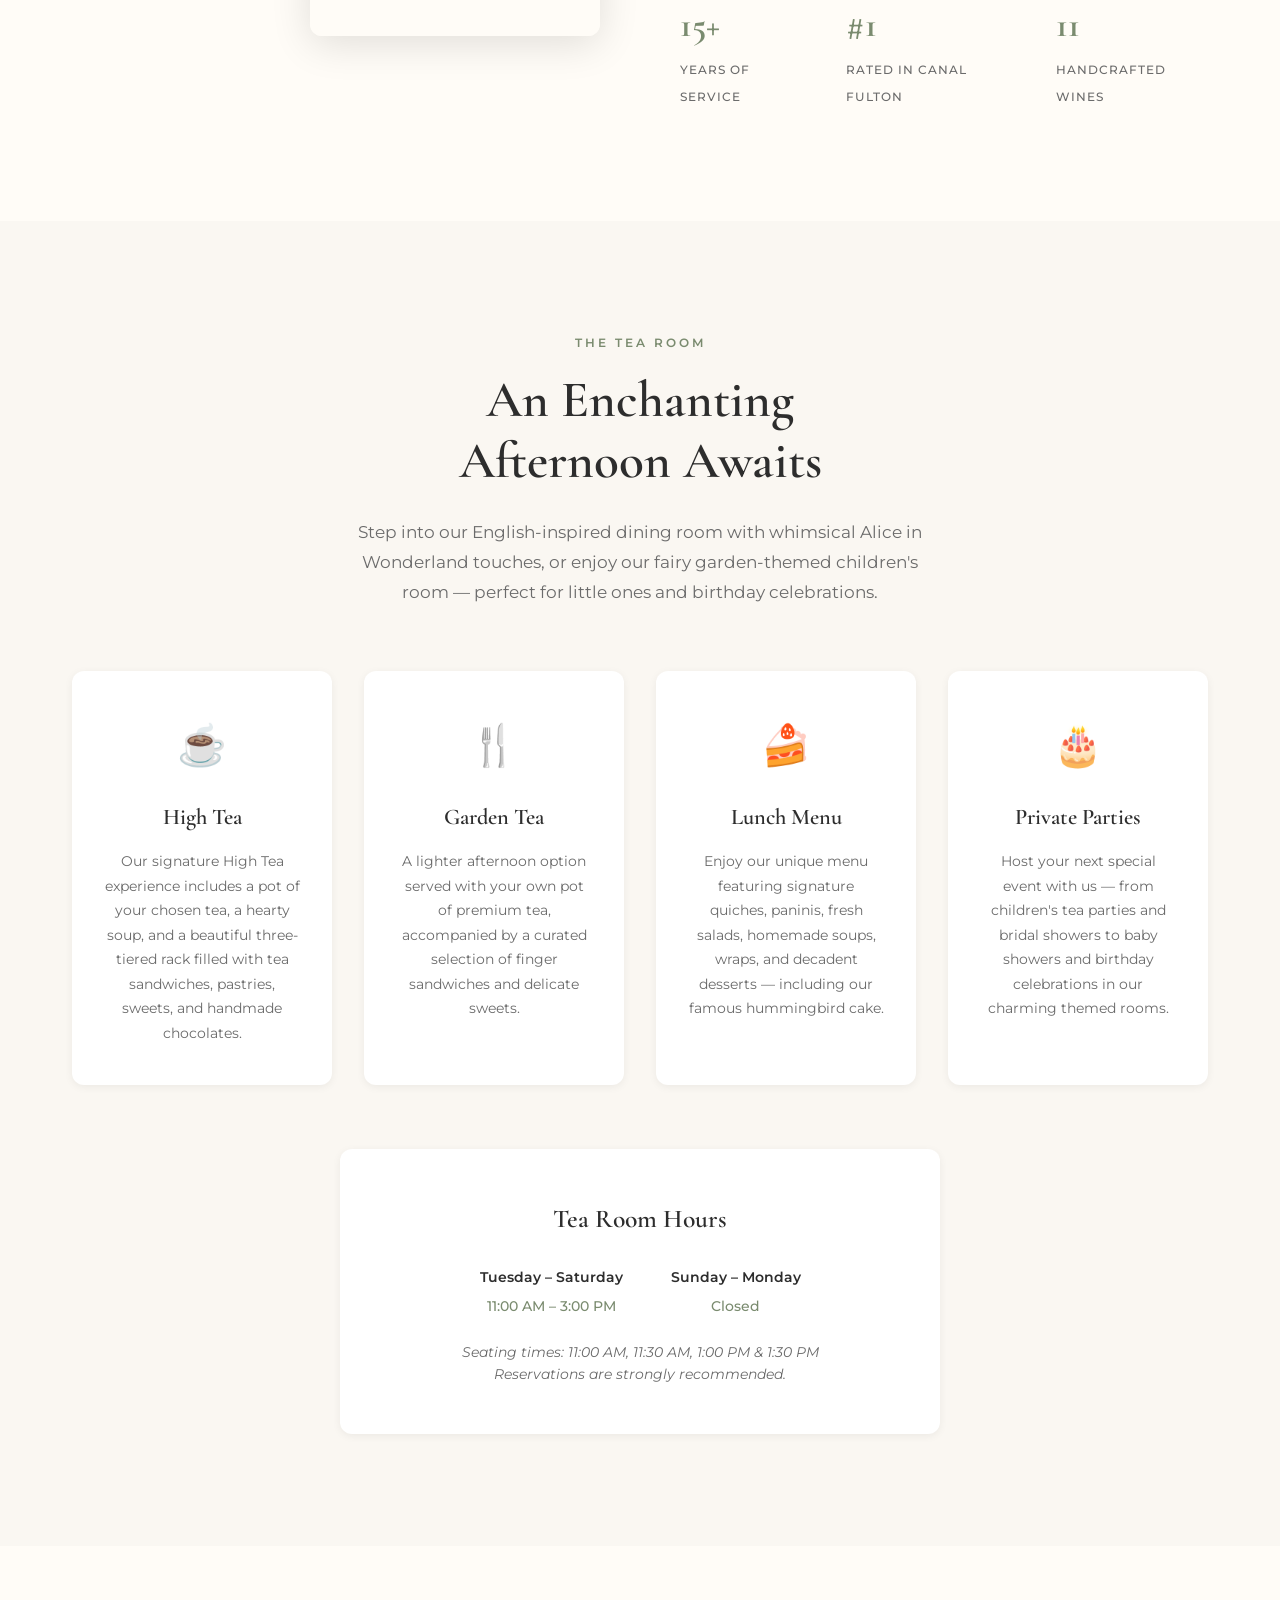
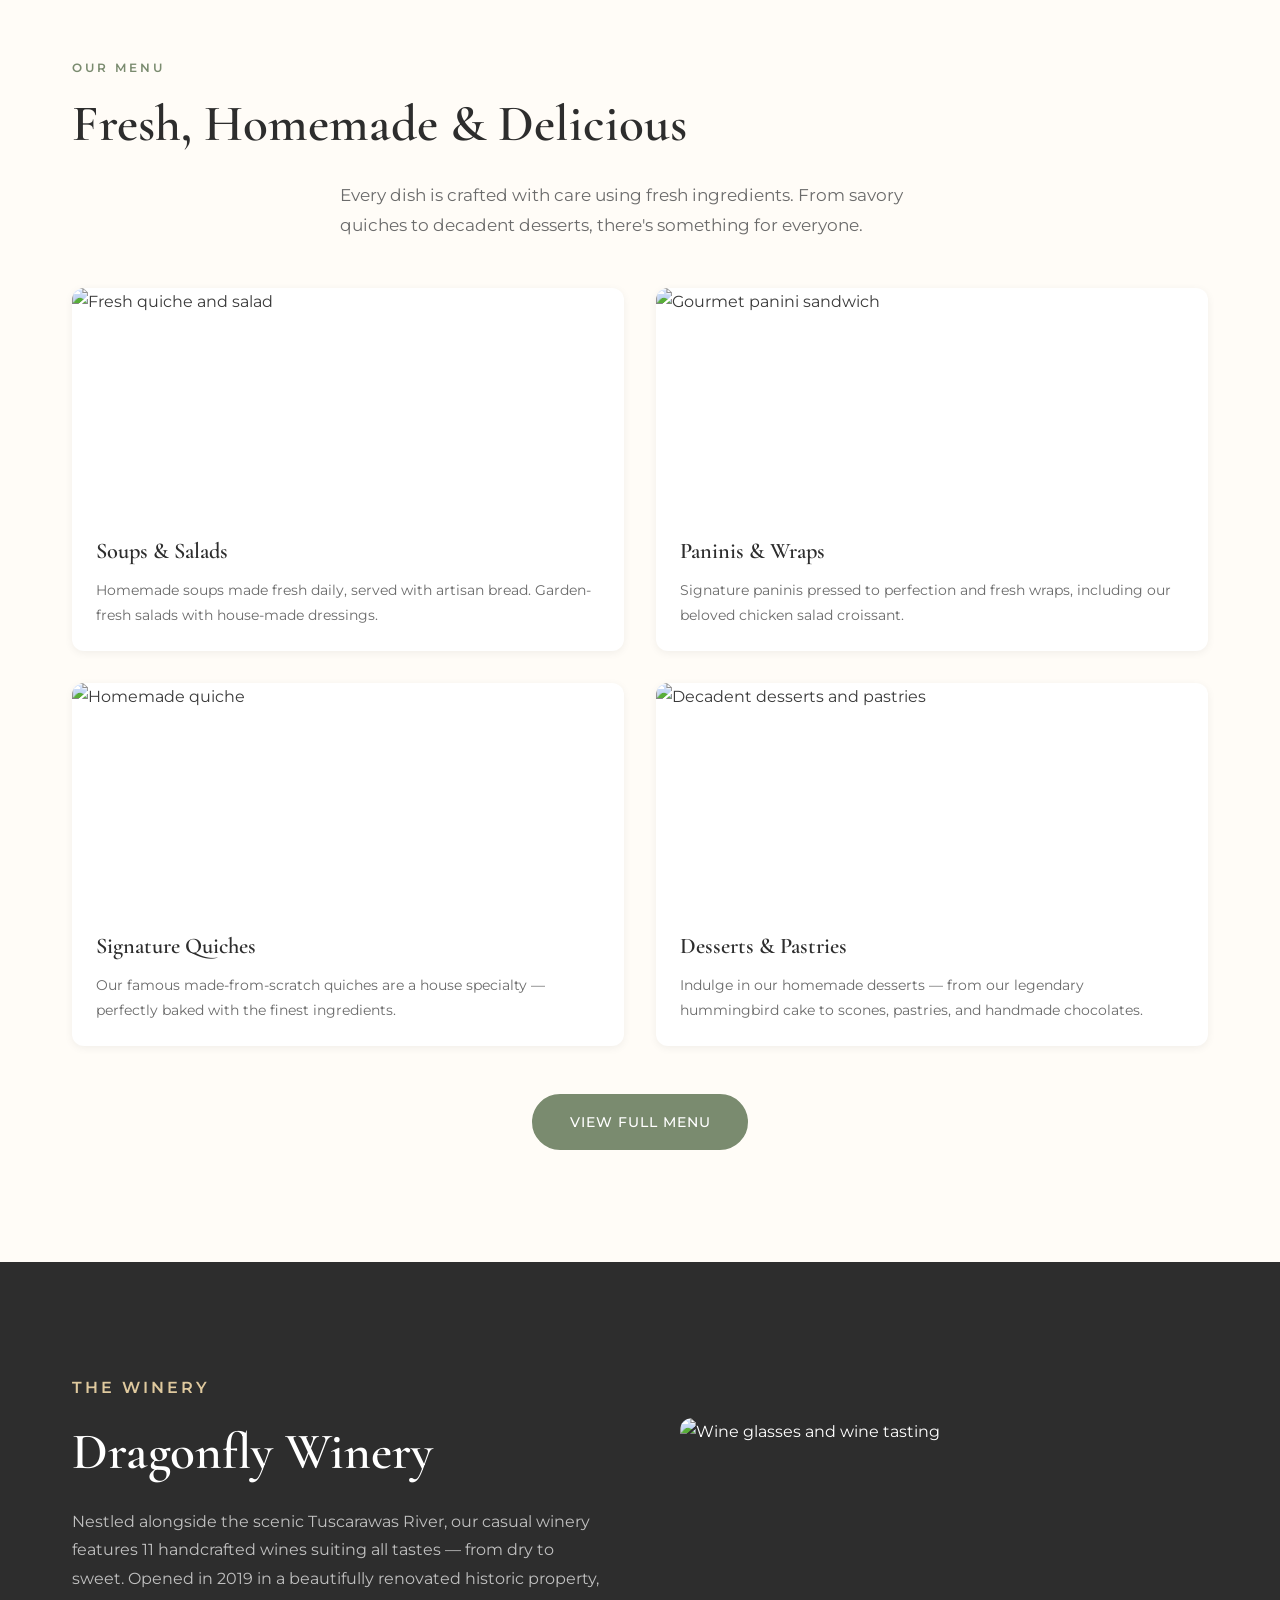
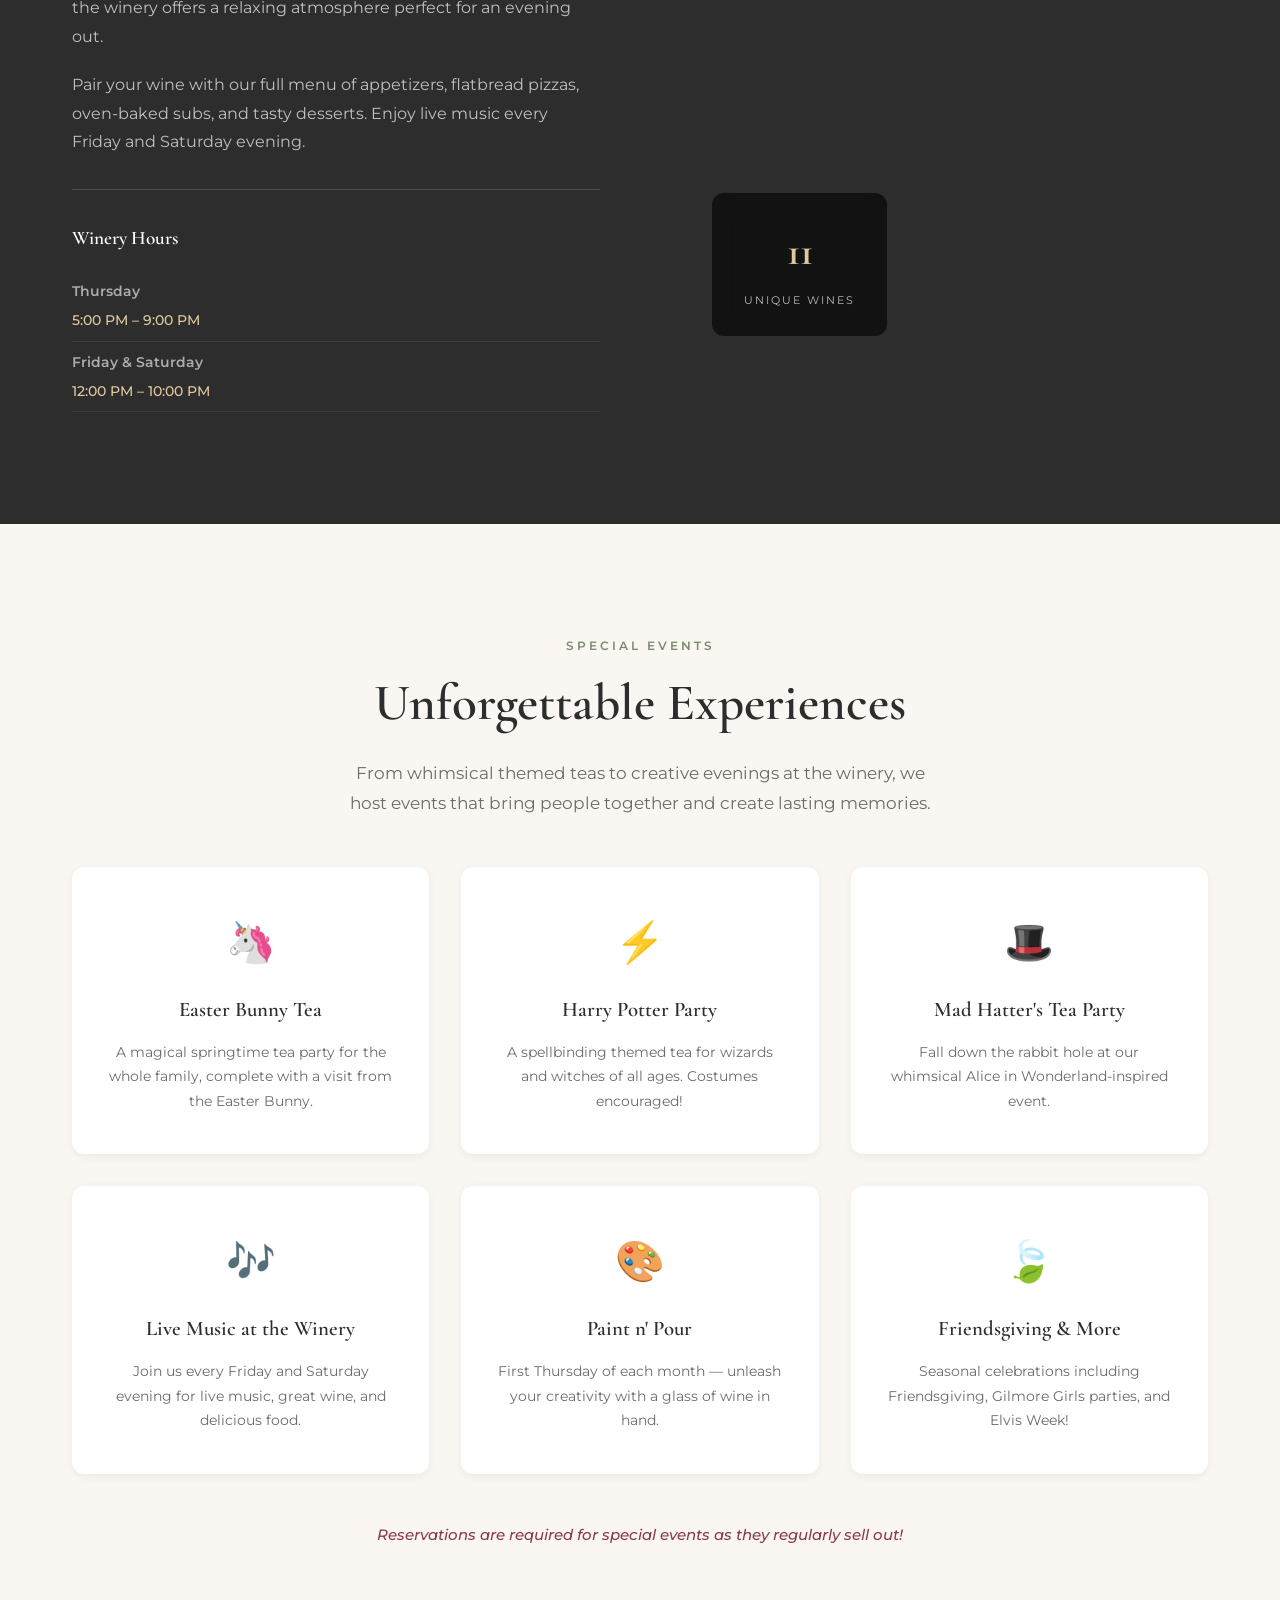
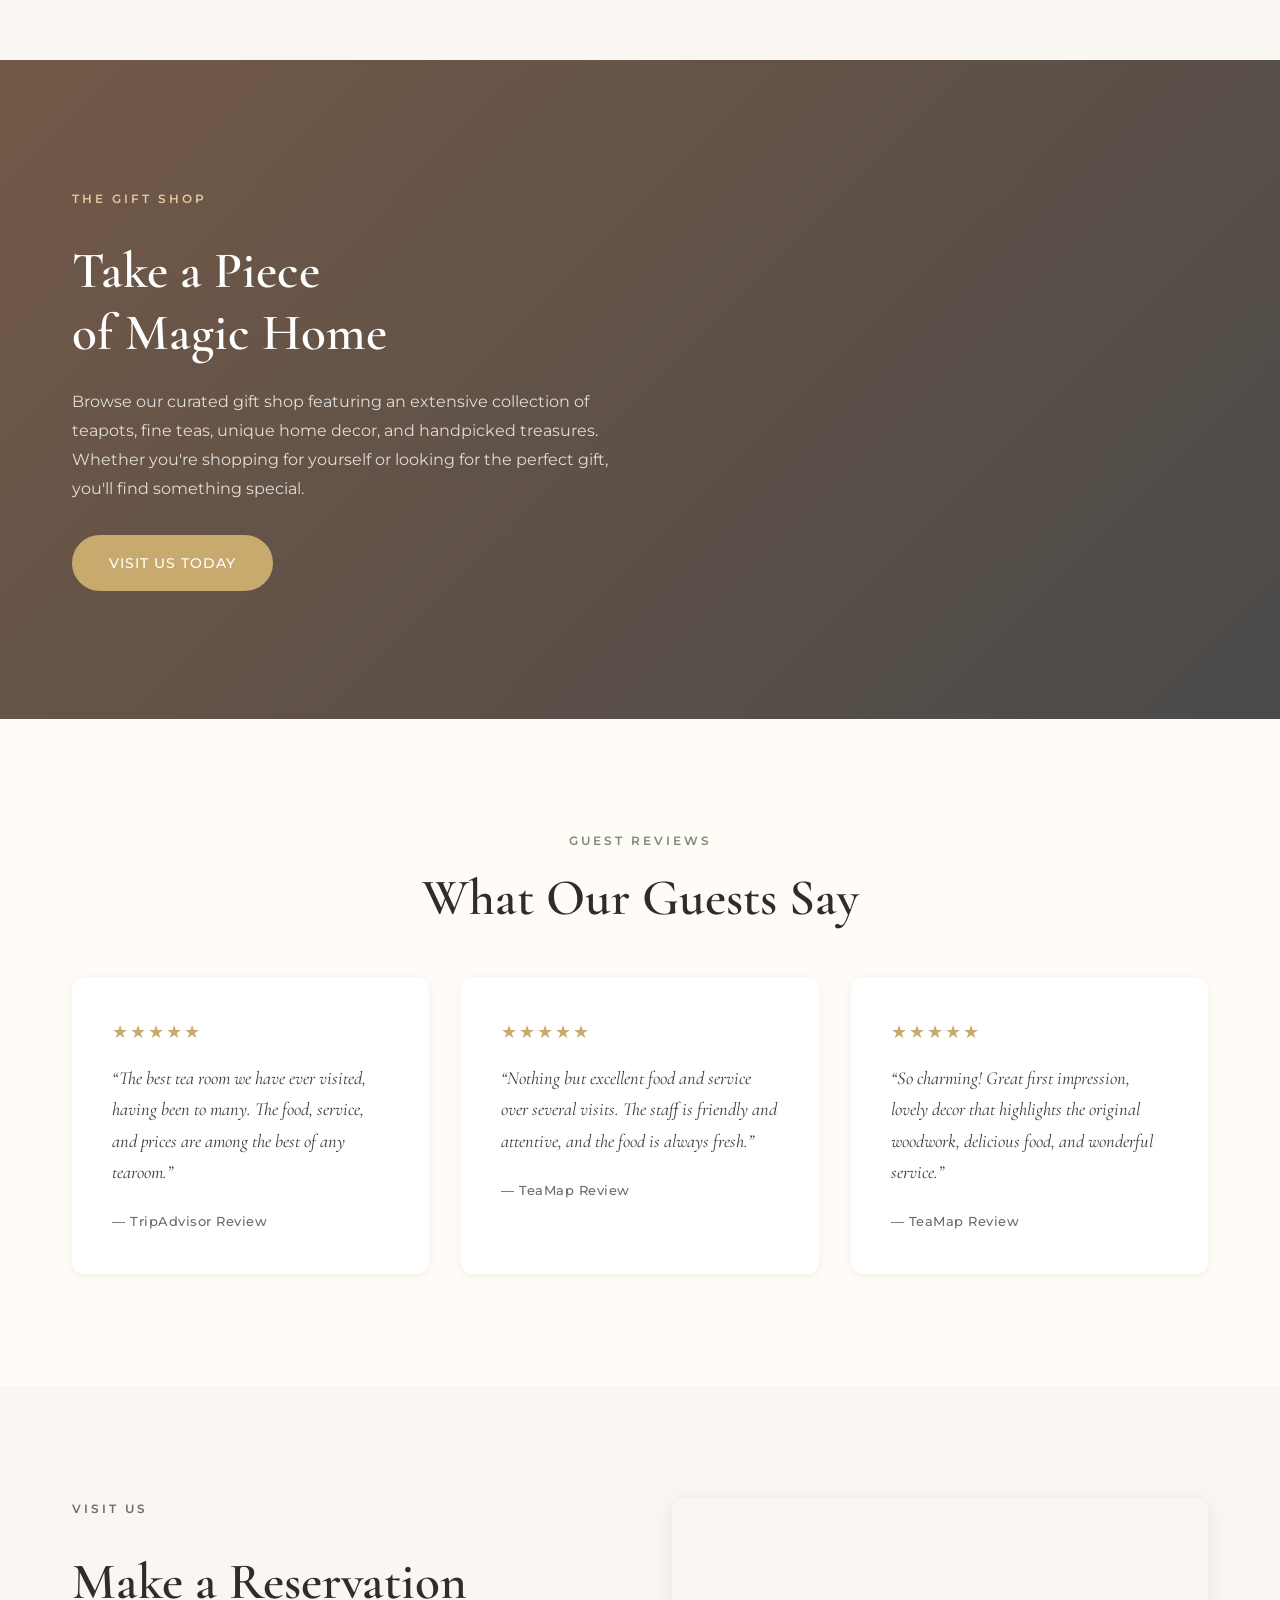
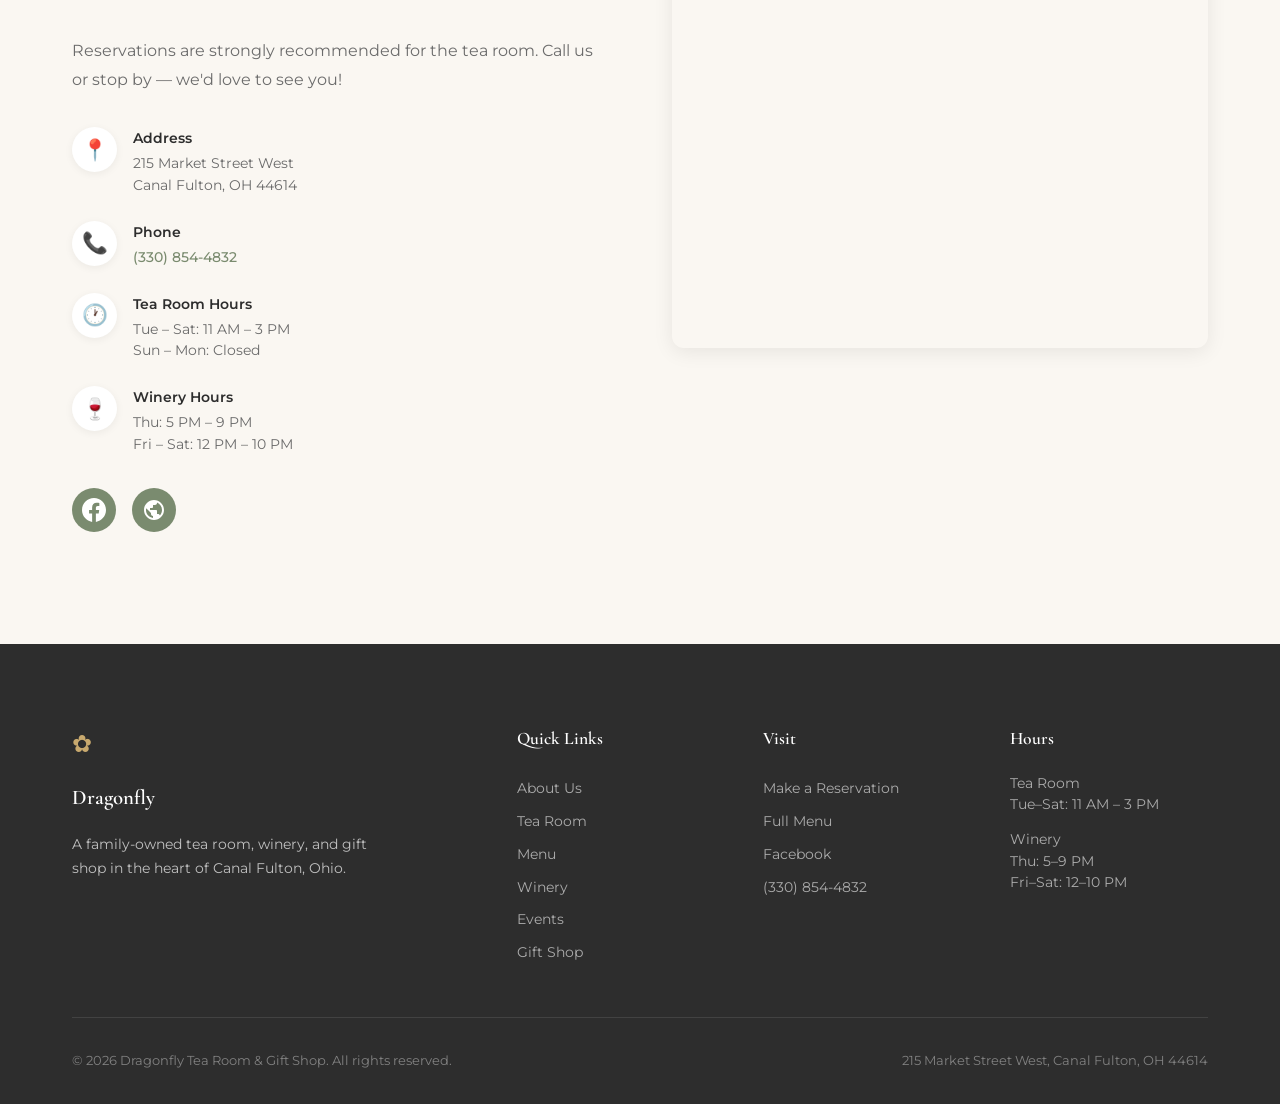
==== commit 00902239: "Create modern website for Dragonfly Tea Room & Gift Shop Build a complete single-page website for th" ====
--- a/index.html
+++ b/index.html
@@ -1,242 +1,401 @@
 <!DOCTYPE html>
 <html lang="en">
 <head>
-  <meta charset="UTF-8" />
-  <meta name="viewport" content="width=device-width, initial-scale=1.0" />
+  <meta charset="UTF-8">
+  <meta name="viewport" content="width=device-width, initial-scale=1.0">
   <title>Dragonfly Tea Room & Gift Shop | Canal Fulton, Ohio</title>
-  <link rel="stylesheet" href="styles.css" />
-  <link rel="preconnect" href="https://fonts.googleapis.com" />
-  <link rel="preconnect" href="https://fonts.gstatic.com" crossorigin />
-  <link href="https://fonts.googleapis.com/css2?family=Cormorant+Garamond:ital,wght@0,300;0,400;0,600;1,300;1,400&family=Lato:wght@300;400;700&display=swap" rel="stylesheet" />
+  <meta name="description" content="A charming tea room, winery, and gift shop in the heart of Canal Fulton, Ohio. Enjoy high tea, homemade pastries, signature wines, and special events in our historic setting along the Tuscarawas River.">
+  <link rel="preconnect" href="https://fonts.googleapis.com">
+  <link rel="preconnect" href="https://fonts.gstatic.com" crossorigin>
+  <link href="https://fonts.googleapis.com/css2?family=Cormorant+Garamond:ital,wght@0,400;0,500;0,600;0,700;1,400;1,500&family=Montserrat:wght@300;400;500;600&display=swap" rel="stylesheet">
+  <link rel="stylesheet" href="styles.css">
 </head>
 <body>
-
   <!-- Navigation -->
-  <header class="site-header">
-    <div class="container">
-      <a href="index.html" class="logo">
-        <span class="logo-icon">🐉</span>
-        <div class="logo-text">
-          <span class="logo-name">Dragonfly</span>
-          <span class="logo-sub">Tea Room &amp; Gift Shop</span>
-        </div>
+  <nav class="navbar" id="navbar">
+    <div class="nav-container">
+      <a href="#hero" class="nav-logo">
+        <span class="logo-icon">&#10047;</span>
+        <span class="logo-text">Dragonfly</span>
       </a>
-      <button class="nav-toggle" id="navToggle" aria-label="Toggle navigation">&#9776;</button>
-      <nav class="site-nav" id="siteNav">
-        <a href="index.html" class="active">Home</a>
-        <a href="menu.html">Menu</a>
-        <a href="events.html">Events</a>
-        <a href="about.html">About</a>
-        <a href="contact.html">Contact</a>
-        <a href="contact.html" class="nav-cta">Reserve a Table</a>
-      </nav>
-    </div>
-  </header>
-
-  <!-- Hero -->
-  <section class="hero">
+      <button class="nav-toggle" id="navToggle" aria-label="Toggle navigation">
+        <span></span>
+        <span></span>
+        <span></span>
+      </button>
+      <ul class="nav-menu" id="navMenu">
+        <li><a href="#about" class="nav-link">About</a></li>
+        <li><a href="#tearoom" class="nav-link">Tea Room</a></li>
+        <li><a href="#menu" class="nav-link">Menu</a></li>
+        <li><a href="#winery" class="nav-link">Winery</a></li>
+        <li><a href="#events" class="nav-link">Events</a></li>
+        <li><a href="#gifts" class="nav-link">Gift Shop</a></li>
+        <li><a href="#contact" class="nav-link nav-cta">Reserve a Table</a></li>
+      </ul>
+    </div>
+  </nav>
+
+  <!-- Hero Section -->
+  <section class="hero" id="hero">
     <div class="hero-overlay"></div>
     <div class="hero-content">
-      <p class="hero-eyebrow">Est. 2011 &bull; Canal Fulton, Ohio</p>
-      <h1>A Place Where<br><em>Every Cup Tells a Story</em></h1>
-      <p class="hero-tagline">Step into the historic Blank House and discover the charm of an authentic English Garden tea room — homemade food, premium teas, and memories made to last.</p>
+      <p class="hero-subtitle">Est. 2011 &middot; Canal Fulton, Ohio</p>
+      <h1 class="hero-title">Dragonfly Tea Room<br><span>&amp; Gift Shop</span></h1>
+      <p class="hero-description">A charming escape along the Tuscarawas River &mdash; where the highest quality teas, homemade pastries, and handcrafted wines come together in a historic setting.</p>
       <div class="hero-buttons">
-        <a href="contact.html" class="btn btn-primary">Make a Reservation</a>
-        <a href="menu.html" class="btn btn-outline">Explore the Menu</a>
-      </div>
-    </div>
-  </section>
-
-  <!-- Quick Info Bar -->
-  <section class="quick-info">
-    <div class="container quick-info-grid">
-      <div class="quick-info-item">
-        <span class="qi-icon">🕐</span>
-        <div>
-          <strong>Hours</strong>
-          <span>Tue – Sat &bull; 11 AM – 3 PM</span>
-        </div>
-      </div>
-      <div class="quick-info-item">
-        <span class="qi-icon">📍</span>
-        <div>
-          <strong>Location</strong>
-          <span>215 Market St W, Canal Fulton, OH</span>
-        </div>
-      </div>
-      <div class="quick-info-item">
-        <span class="qi-icon">📞</span>
-        <div>
-          <strong>Reservations</strong>
-          <span>(330) 854-4832</span>
-        </div>
-      </div>
-      <div class="quick-info-item">
-        <span class="qi-icon">🛍️</span>
-        <div>
-          <strong>Gift Shop &amp; Winery</strong>
-          <span>On-site</span>
-        </div>
-      </div>
-    </div>
-  </section>
-
-  <!-- About Snippet -->
-  <section class="section about-home">
-    <div class="container two-col">
-      <div class="about-image-wrap">
-        <div class="about-image-placeholder">
-          <span>Historic Blank House</span>
-          <span class="subtitle-sm">Built 1901 &bull; Canal Fulton Historic District</span>
-        </div>
-      </div>
-      <div class="about-text">
-        <p class="section-eyebrow">Our Story</p>
-        <h2>A Dream Poured Into Every Cup</h2>
-        <p>Born from a passion for cooking and entertaining, the Dragonfly Tea Room opened in 2011 inside the beloved Blank House, an 1901 landmark in Canal Fulton's Historic District. What started as a neighbourhood tea house has grown into a cherished destination for gracious lunches, themed celebrations, and unhurried afternoons.</p>
-        <p>We serve the highest-quality teas alongside homemade pastries, signature quiches, and decadent desserts — all made with care and served in a warm, English Garden setting.</p>
-        <a href="about.html" class="btn btn-secondary">Learn More About Us</a>
-      </div>
-    </div>
-  </section>
-
-  <!-- Tea Experiences -->
-  <section class="section experiences bg-soft">
-    <div class="container">
-      <p class="section-eyebrow center">Dining Experiences</p>
-      <h2 class="center">Choose Your Perfect Tea</h2>
-      <div class="card-grid">
-        <div class="card">
-          <div class="card-icon">🌸</div>
+        <a href="#tearoom" class="btn btn-primary">Explore the Tea Room</a>
+        <a href="#contact" class="btn btn-outline">Make a Reservation</a>
+      </div>
+    </div>
+    <div class="hero-scroll">
+      <span>Scroll</span>
+      <div class="scroll-line"></div>
+    </div>
+  </section>
+
+  <!-- About Section -->
+  <section class="section about" id="about">
+    <div class="container">
+      <div class="about-grid">
+        <div class="about-images">
+          <div class="about-img about-img-1">
+            <img src="https://images.unsplash.com/photo-1556679343-c7306c1976bc?w=600&h=800&fit=crop&q=80" alt="Elegant tea service with fine china" loading="lazy">
+          </div>
+          <div class="about-img about-img-2">
+            <img src="https://images.unsplash.com/photo-1597318181409-cf64d0b5d8a2?w=400&h=500&fit=crop&q=80" alt="Fresh homemade pastries and scones" loading="lazy">
+          </div>
+        </div>
+        <div class="about-content">
+          <p class="section-tag">Our Story</p>
+          <h2 class="section-title">A Dream Steeped<br>in Tradition</h2>
+          <p>It all began in 2011, when a dream became reality with the opening of the Dragonfly Tea Room in the historic Blank House in Canal Fulton, Ohio. What started as a quaint tea room has blossomed into a beloved family-owned destination featuring a beautiful tea room, winery, and gift shops.</p>
+          <p>In 2017, we began crafting our own signature wines, and by 2019 we opened our winery space right along the scenic Tuscarawas River. Today, the Dragonfly is a complete food and entertainment destination &mdash; a place where friends gather, memories are made, and every visit feels like a special occasion.</p>
+          <div class="about-stats">
+            <div class="stat">
+              <span class="stat-number">15+</span>
+              <span class="stat-label">Years of Service</span>
+            </div>
+            <div class="stat">
+              <span class="stat-number">#1</span>
+              <span class="stat-label">Rated in Canal Fulton</span>
+            </div>
+            <div class="stat">
+              <span class="stat-number">11</span>
+              <span class="stat-label">Handcrafted Wines</span>
+            </div>
+          </div>
+        </div>
+      </div>
+    </div>
+  </section>
+
+  <!-- Tea Room Section -->
+  <section class="section tearoom" id="tearoom">
+    <div class="tearoom-bg"></div>
+    <div class="container">
+      <div class="text-center">
+        <p class="section-tag">The Tea Room</p>
+        <h2 class="section-title">An Enchanting<br>Afternoon Awaits</h2>
+        <p class="section-desc">Step into our English-inspired dining room with whimsical Alice in Wonderland touches, or enjoy our fairy garden-themed children's room &mdash; perfect for little ones and birthday celebrations.</p>
+      </div>
+      <div class="tearoom-features">
+        <div class="feature-card">
+          <div class="feature-icon">&#9749;</div>
+          <h3>High Tea</h3>
+          <p>Our signature High Tea experience includes a pot of your chosen tea, a hearty soup, and a beautiful three-tiered rack filled with tea sandwiches, pastries, sweets, and handmade chocolates.</p>
+        </div>
+        <div class="feature-card">
+          <div class="feature-icon">&#127860;</div>
           <h3>Garden Tea</h3>
-          <p class="price">$11.95</p>
-          <p>A light, lovely introduction to the Dragonfly experience — seasonal finger foods, a fresh scone, and a pot of your chosen tea.</p>
-        </div>
-        <div class="card featured-card">
-          <div class="card-badge">Most Popular</div>
-          <div class="card-icon">🌹</div>
-          <h3>Victorian Tea</h3>
-          <p class="price">$16.95</p>
-          <p>Our signature high tea — quiche, garden salad, tea sandwiches, house-made scones with clotted cream &amp; lemon curd, and a selection of desserts.</p>
-        </div>
-        <div class="card">
-          <div class="card-icon">🥗</div>
-          <h3>Dragonfly Lunch Combo</h3>
-          <p class="price">$11.20</p>
-          <p>A hearty midday meal — your choice of panini, quiche, or entrée salad paired with soup and a pot of tea.</p>
-        </div>
-      </div>
-      <div class="center mt-2">
-        <a href="menu.html" class="btn btn-primary">View Full Menu</a>
-      </div>
-    </div>
-  </section>
-
-  <!-- Highlights -->
-  <section class="section highlights">
-    <div class="container">
-      <p class="section-eyebrow center">Why Guests Love Us</p>
-      <h2 class="center">A Little Something for Everyone</h2>
-      <div class="highlight-grid">
-        <div class="highlight-item">
-          <div class="highlight-icon">🫖</div>
-          <h3>Premium Teas</h3>
-          <p>Each order arrives in its own decorative individual teapot with a strainer. Our tea list spans dozens of artisan blends — from the beloved Apricot Fantasy to classic English Breakfast.</p>
-        </div>
-        <div class="highlight-item">
-          <div class="highlight-icon">🏡</div>
-          <h3>English Garden Ambiance</h3>
-          <p>Floral china, a stunning teapot collection along the plate rail, and the preserved original woodwork of the 1901 Blank House create an atmosphere that's warm, elegant, and utterly unique.</p>
-        </div>
-        <div class="highlight-item">
-          <div class="highlight-icon">🧚</div>
-          <h3>Children's Fairy Garden Room</h3>
-          <p>A purple-and-fairy-themed private room seating up to 12 young guests — perfect for birthday parties complete with boas, tiaras, magic wands, and two crafts.</p>
-        </div>
-        <div class="highlight-item">
-          <div class="highlight-icon">🎉</div>
-          <h3>Themed Events All Year</h3>
-          <p>Join our annual favourites: Easter Bunny Tea, Harry Potter Party, Friendsgiving, Gilmore Girls Party, and more — or book your own custom event.</p>
-        </div>
-        <div class="highlight-item">
-          <div class="highlight-icon">🍷</div>
-          <h3>On-Site Winery</h3>
-          <p>Since 2017, the Dragonfly Winery has produced 11 signature wines alongside a menu of flatbread pizzas, appetizers, and desserts.</p>
-        </div>
-        <div class="highlight-item">
-          <div class="highlight-icon">🛍️</div>
-          <h3>Curated Gift Shop</h3>
-          <p>Browse our ever-changing selection of premium loose-leaf teas, tea accessories, and thoughtful gifts — the perfect souvenir of your visit.</p>
-        </div>
-      </div>
-    </div>
-  </section>
-
-  <!-- Reviews -->
-  <section class="section reviews bg-soft">
-    <div class="container">
-      <p class="section-eyebrow center">Guest Voices</p>
-      <h2 class="center">What Our Visitors Say</h2>
-      <div class="review-grid">
-        <blockquote class="review-card">
-          <p>"I've been to many tearooms locally and out of state and consider the food, quality service, and prices at The Dragonfly among the best."</p>
-          <footer>— Verified Guest</footer>
-        </blockquote>
-        <blockquote class="review-card">
-          <p>"The décor is frivolous and fun — an extensive collection of teapots displayed on a lengthy plate rail, and the original woodwork is highlighted beautifully. Nothing but excellent food and service."</p>
-          <footer>— Verified Guest</footer>
-        </blockquote>
-        <blockquote class="review-card">
-          <p>"We hosted my daughter's sixth birthday in the fairy garden room — we received so many compliments from parents and friends. Truly magical!"</p>
-          <footer>— Verified Guest</footer>
-        </blockquote>
-      </div>
-    </div>
-  </section>
-
-  <!-- CTA -->
-  <section class="section cta-section">
-    <div class="container center">
-      <h2>Ready to Join Us for Tea?</h2>
-      <p>Reservations are strongly recommended. Call us or use the contact form to secure your table.</p>
-      <div class="hero-buttons">
-        <a href="contact.html" class="btn btn-primary">Reserve a Table</a>
-        <a href="events.html" class="btn btn-outline-dark">Plan an Event</a>
+          <p>A lighter afternoon option served with your own pot of premium tea, accompanied by a curated selection of finger sandwiches and delicate sweets.</p>
+        </div>
+        <div class="feature-card">
+          <div class="feature-icon">&#127856;</div>
+          <h3>Lunch Menu</h3>
+          <p>Enjoy our unique menu featuring signature quiches, paninis, fresh salads, homemade soups, wraps, and decadent desserts &mdash; including our famous hummingbird cake.</p>
+        </div>
+        <div class="feature-card">
+          <div class="feature-icon">&#127874;</div>
+          <h3>Private Parties</h3>
+          <p>Host your next special event with us &mdash; from children's tea parties and bridal showers to baby showers and birthday celebrations in our charming themed rooms.</p>
+        </div>
+      </div>
+      <div class="tearoom-hours">
+        <h3>Tea Room Hours</h3>
+        <div class="hours-grid">
+          <div class="hours-item">
+            <span class="day">Tuesday &ndash; Saturday</span>
+            <span class="time">11:00 AM &ndash; 3:00 PM</span>
+          </div>
+          <div class="hours-item">
+            <span class="day">Sunday &ndash; Monday</span>
+            <span class="time">Closed</span>
+          </div>
+        </div>
+        <p class="hours-note">Seating times: 11:00 AM, 11:30 AM, 1:00 PM &amp; 1:30 PM<br>Reservations are strongly recommended.</p>
+      </div>
+    </div>
+  </section>
+
+  <!-- Menu Section -->
+  <section class="section menu-section" id="menu">
+    <div class="container">
+      <p class="section-tag">Our Menu</p>
+      <h2 class="section-title">Fresh, Homemade &amp; Delicious</h2>
+      <p class="section-desc">Every dish is crafted with care using fresh ingredients. From savory quiches to decadent desserts, there's something for everyone.</p>
+      <div class="menu-grid">
+        <div class="menu-category">
+          <div class="menu-cat-img">
+            <img src="https://images.unsplash.com/photo-1623855244183-52fd8d3ce2f7?w=500&h=350&fit=crop&q=80" alt="Fresh quiche and salad" loading="lazy">
+          </div>
+          <h3>Soups &amp; Salads</h3>
+          <p>Homemade soups made fresh daily, served with artisan bread. Garden-fresh salads with house-made dressings.</p>
+        </div>
+        <div class="menu-category">
+          <div class="menu-cat-img">
+            <img src="https://images.unsplash.com/photo-1509722747041-616f39b57569?w=500&h=350&fit=crop&q=80" alt="Gourmet panini sandwich" loading="lazy">
+          </div>
+          <h3>Paninis &amp; Wraps</h3>
+          <p>Signature paninis pressed to perfection and fresh wraps, including our beloved chicken salad croissant.</p>
+        </div>
+        <div class="menu-category">
+          <div class="menu-cat-img">
+            <img src="https://images.unsplash.com/photo-1519676867240-f03562e64571?w=500&h=350&fit=crop&q=80" alt="Homemade quiche" loading="lazy">
+          </div>
+          <h3>Signature Quiches</h3>
+          <p>Our famous made-from-scratch quiches are a house specialty &mdash; perfectly baked with the finest ingredients.</p>
+        </div>
+        <div class="menu-category">
+          <div class="menu-cat-img">
+            <img src="https://images.unsplash.com/photo-1563729784474-d77dbb933a9e?w=500&h=350&fit=crop&q=80" alt="Decadent desserts and pastries" loading="lazy">
+          </div>
+          <h3>Desserts &amp; Pastries</h3>
+          <p>Indulge in our homemade desserts &mdash; from our legendary hummingbird cake to scones, pastries, and handmade chocolates.</p>
+        </div>
+      </div>
+      <div class="text-center" style="margin-top: 3rem;">
+        <a href="https://www.dragonflyontheriver.com/tea-room-menu" target="_blank" rel="noopener" class="btn btn-primary">View Full Menu</a>
+      </div>
+    </div>
+  </section>
+
+  <!-- Winery Section -->
+  <section class="section winery" id="winery">
+    <div class="container">
+      <div class="winery-grid">
+        <div class="winery-content">
+          <p class="section-tag">The Winery</p>
+          <h2 class="section-title">Dragonfly Winery</h2>
+          <p>Nestled alongside the scenic Tuscarawas River, our casual winery features 11 handcrafted wines suiting all tastes &mdash; from dry to sweet. Opened in 2019 in a beautifully renovated historic property, the winery offers a relaxing atmosphere perfect for an evening out.</p>
+          <p>Pair your wine with our full menu of appetizers, flatbread pizzas, oven-baked subs, and tasty desserts. Enjoy live music every Friday and Saturday evening.</p>
+          <div class="winery-hours">
+            <h4>Winery Hours</h4>
+            <div class="hours-item">
+              <span class="day">Thursday</span>
+              <span class="time">5:00 PM &ndash; 9:00 PM</span>
+            </div>
+            <div class="hours-item">
+              <span class="day">Friday &amp; Saturday</span>
+              <span class="time">12:00 PM &ndash; 10:00 PM</span>
+            </div>
+          </div>
+        </div>
+        <div class="winery-image">
+          <img src="https://images.unsplash.com/photo-1510812431401-41d2bd2722f3?w=600&h=750&fit=crop&q=80" alt="Wine glasses and wine tasting" loading="lazy">
+          <div class="wine-count">
+            <span class="wine-number">11</span>
+            <span class="wine-label">Unique Wines</span>
+          </div>
+        </div>
+      </div>
+    </div>
+  </section>
+
+  <!-- Events Section -->
+  <section class="section events" id="events">
+    <div class="container">
+      <div class="text-center">
+        <p class="section-tag">Special Events</p>
+        <h2 class="section-title">Unforgettable Experiences</h2>
+        <p class="section-desc">From whimsical themed teas to creative evenings at the winery, we host events that bring people together and create lasting memories.</p>
+      </div>
+      <div class="events-grid">
+        <div class="event-card">
+          <div class="event-icon">&#129412;</div>
+          <h3>Easter Bunny Tea</h3>
+          <p>A magical springtime tea party for the whole family, complete with a visit from the Easter Bunny.</p>
+        </div>
+        <div class="event-card">
+          <div class="event-icon">&#9889;</div>
+          <h3>Harry Potter Party</h3>
+          <p>A spellbinding themed tea for wizards and witches of all ages. Costumes encouraged!</p>
+        </div>
+        <div class="event-card">
+          <div class="event-icon">&#127913;</div>
+          <h3>Mad Hatter's Tea Party</h3>
+          <p>Fall down the rabbit hole at our whimsical Alice in Wonderland-inspired event.</p>
+        </div>
+        <div class="event-card">
+          <div class="event-icon">&#127926;</div>
+          <h3>Live Music at the Winery</h3>
+          <p>Join us every Friday and Saturday evening for live music, great wine, and delicious food.</p>
+        </div>
+        <div class="event-card">
+          <div class="event-icon">&#127912;</div>
+          <h3>Paint n' Pour</h3>
+          <p>First Thursday of each month &mdash; unleash your creativity with a glass of wine in hand.</p>
+        </div>
+        <div class="event-card">
+          <div class="event-icon">&#127811;</div>
+          <h3>Friendsgiving &amp; More</h3>
+          <p>Seasonal celebrations including Friendsgiving, Gilmore Girls parties, and Elvis Week!</p>
+        </div>
+      </div>
+      <div class="text-center" style="margin-top: 3rem;">
+        <p class="events-note">Reservations are required for special events as they regularly sell out!</p>
+      </div>
+    </div>
+  </section>
+
+  <!-- Gift Shop Section -->
+  <section class="section gifts" id="gifts">
+    <div class="gifts-bg">
+      <div class="container">
+        <div class="gifts-content">
+          <p class="section-tag">The Gift Shop</p>
+          <h2 class="section-title">Take a Piece<br>of Magic Home</h2>
+          <p>Browse our curated gift shop featuring an extensive collection of teapots, fine teas, unique home decor, and handpicked treasures. Whether you're shopping for yourself or looking for the perfect gift, you'll find something special.</p>
+          <a href="#contact" class="btn btn-primary">Visit Us Today</a>
+        </div>
+      </div>
+    </div>
+  </section>
+
+  <!-- Testimonials -->
+  <section class="section testimonials">
+    <div class="container">
+      <div class="text-center">
+        <p class="section-tag">Guest Reviews</p>
+        <h2 class="section-title">What Our Guests Say</h2>
+      </div>
+      <div class="testimonial-grid">
+        <div class="testimonial-card">
+          <div class="stars">&#9733;&#9733;&#9733;&#9733;&#9733;</div>
+          <p>&ldquo;The best tea room we have ever visited, having been to many. The food, service, and prices are among the best of any tearoom.&rdquo;</p>
+          <span class="testimonial-source">&mdash; TripAdvisor Review</span>
+        </div>
+        <div class="testimonial-card">
+          <div class="stars">&#9733;&#9733;&#9733;&#9733;&#9733;</div>
+          <p>&ldquo;Nothing but excellent food and service over several visits. The staff is friendly and attentive, and the food is always fresh.&rdquo;</p>
+          <span class="testimonial-source">&mdash; TeaMap Review</span>
+        </div>
+        <div class="testimonial-card">
+          <div class="stars">&#9733;&#9733;&#9733;&#9733;&#9733;</div>
+          <p>&ldquo;So charming! Great first impression, lovely decor that highlights the original woodwork, delicious food, and wonderful service.&rdquo;</p>
+          <span class="testimonial-source">&mdash; TeaMap Review</span>
+        </div>
+      </div>
+    </div>
+  </section>
+
+  <!-- Contact Section -->
+  <section class="section contact" id="contact">
+    <div class="container">
+      <div class="contact-grid">
+        <div class="contact-info">
+          <p class="section-tag">Visit Us</p>
+          <h2 class="section-title">Make a Reservation</h2>
+          <p>Reservations are strongly recommended for the tea room. Call us or stop by &mdash; we'd love to see you!</p>
+          <div class="contact-details">
+            <div class="contact-item">
+              <div class="contact-icon">&#128205;</div>
+              <div>
+                <strong>Address</strong>
+                <p>215 Market Street West<br>Canal Fulton, OH 44614</p>
+              </div>
+            </div>
+            <div class="contact-item">
+              <div class="contact-icon">&#128222;</div>
+              <div>
+                <strong>Phone</strong>
+                <p><a href="tel:+13308544832">(330) 854-4832</a></p>
+              </div>
+            </div>
+            <div class="contact-item">
+              <div class="contact-icon">&#128336;</div>
+              <div>
+                <strong>Tea Room Hours</strong>
+                <p>Tue &ndash; Sat: 11 AM &ndash; 3 PM<br>Sun &ndash; Mon: Closed</p>
+              </div>
+            </div>
+            <div class="contact-item">
+              <div class="contact-icon">&#127863;</div>
+              <div>
+                <strong>Winery Hours</strong>
+                <p>Thu: 5 PM &ndash; 9 PM<br>Fri &ndash; Sat: 12 PM &ndash; 10 PM</p>
+              </div>
+            </div>
+          </div>
+          <div class="social-links">
+            <a href="https://www.facebook.com/p/Dragonfly-Tea-Room-Gift-Shop-100063702302288/" target="_blank" rel="noopener" aria-label="Facebook" class="social-link">
+              <svg viewBox="0 0 24 24" width="24" height="24" fill="currentColor"><path d="M24 12.073c0-6.627-5.373-12-12-12s-12 5.373-12 12c0 5.99 4.388 10.954 10.125 11.854v-8.385H7.078v-3.47h3.047V9.43c0-3.007 1.792-4.669 4.533-4.669 1.312 0 2.686.235 2.686.235v2.953H15.83c-1.491 0-1.956.925-1.956 1.874v2.25h3.328l-.532 3.47h-2.796v8.385C19.612 23.027 24 18.062 24 12.073z"/></svg>
+            </a>
+            <a href="https://www.dragonflyontheriver.com/" target="_blank" rel="noopener" aria-label="Website" class="social-link">
+              <svg viewBox="0 0 24 24" width="24" height="24" fill="currentColor"><path d="M12 2C6.48 2 2 6.48 2 12s4.48 10 10 10 10-4.48 10-10S17.52 2 12 2zm-1 17.93c-3.95-.49-7-3.85-7-7.93 0-.62.08-1.21.21-1.79L9 15v1c0 1.1.9 2 2 2v1.93zm6.9-2.54c-.26-.81-1-1.39-1.9-1.39h-1v-3c0-.55-.45-1-1-1H8v-2h2c.55 0 1-.45 1-1V7h2c1.1 0 2-.9 2-2v-.41c2.93 1.19 5 4.06 5 7.41 0 2.08-.8 3.97-2.1 5.39z"/></svg>
+            </a>
+          </div>
+        </div>
+        <div class="contact-map">
+          <iframe
+            src="https://www.google.com/maps/embed?pb=!1m18!1m12!1m3!1d3016.8!2d-81.5977!3d40.8892!2m3!1f0!2f0!3f0!3m2!1i1024!2i768!4f13.1!3m3!1m2!1s0x8836e0d03adf5dcf%3A0xe7a43b5468e04d97!2sDragonfly%20Tea%20Room%20%26%20Gift%20Shop!5e0!3m2!1sen!2sus!4v1710000000000!5m2!1sen!2sus"
+            width="100%"
+            height="100%"
+            style="border:0; border-radius: 12px;"
+            allowfullscreen=""
+            loading="lazy"
+            referrerpolicy="no-referrer-when-downgrade"
+            title="Dragonfly Tea Room location on Google Maps">
+          </iframe>
+        </div>
       </div>
     </div>
   </section>
 
   <!-- Footer -->
-  <footer class="site-footer">
-    <div class="container footer-grid">
-      <div class="footer-brand">
-        <span class="logo-icon">🐉</span>
-        <span class="logo-name">Dragonfly</span>
-        <p>Tea Room &amp; Gift Shop</p>
-        <p>Canal Fulton, Ohio</p>
-      </div>
-      <div class="footer-links">
-        <h4>Navigate</h4>
-        <a href="index.html">Home</a>
-        <a href="menu.html">Menu</a>
-        <a href="events.html">Events</a>
-        <a href="about.html">About</a>
-        <a href="contact.html">Contact</a>
-      </div>
-      <div class="footer-contact">
-        <h4>Find Us</h4>
-        <p>215 Market St W<br />Canal Fulton, OH 44614</p>
-        <p><a href="tel:3308544832">(330) 854-4832</a></p>
-        <p>Tue – Sat: 11 AM – 3 PM<br />Sun – Mon: Closed</p>
-      </div>
-      <div class="footer-social">
-        <h4>Follow Along</h4>
-        <a href="https://www.facebook.com/p/Dragonfly-Tea-Room-Gift-Shop-100063702302288/" target="_blank" rel="noopener">Facebook</a>
-        <a href="https://www.dragonflyontheriver.com" target="_blank" rel="noopener">Official Website</a>
-      </div>
-    </div>
-    <div class="footer-bottom">
-      <p>&copy; 2025 Dragonfly Tea Room &amp; Gift Shop. All rights reserved.</p>
+  <footer class="footer">
+    <div class="container">
+      <div class="footer-grid">
+        <div class="footer-brand">
+          <span class="logo-icon">&#10047;</span>
+          <span class="logo-text">Dragonfly</span>
+          <p>A family-owned tea room, winery, and gift shop in the heart of Canal Fulton, Ohio.</p>
+        </div>
+        <div class="footer-links">
+          <h4>Quick Links</h4>
+          <a href="#about">About Us</a>
+          <a href="#tearoom">Tea Room</a>
+          <a href="#menu">Menu</a>
+          <a href="#winery">Winery</a>
+          <a href="#events">Events</a>
+          <a href="#gifts">Gift Shop</a>
+        </div>
+        <div class="footer-links">
+          <h4>Visit</h4>
+          <a href="#contact">Make a Reservation</a>
+          <a href="https://www.dragonflyontheriver.com/tea-room-menu" target="_blank" rel="noopener">Full Menu</a>
+          <a href="https://www.facebook.com/p/Dragonfly-Tea-Room-Gift-Shop-100063702302288/" target="_blank" rel="noopener">Facebook</a>
+          <a href="tel:+13308544832">(330) 854-4832</a>
+        </div>
+        <div class="footer-links">
+          <h4>Hours</h4>
+          <p>Tea Room<br>Tue&ndash;Sat: 11 AM &ndash; 3 PM</p>
+          <p>Winery<br>Thu: 5&ndash;9 PM<br>Fri&ndash;Sat: 12&ndash;10 PM</p>
+        </div>
+      </div>
+      <div class="footer-bottom">
+        <p>&copy; 2026 Dragonfly Tea Room &amp; Gift Shop. All rights reserved.</p>
+        <p>215 Market Street West, Canal Fulton, OH 44614</p>
+      </div>
     </div>
   </footer>
 
--- a/styles.css
+++ b/styles.css
@@ -1,936 +1,1159 @@
 /* ============================================
-   Dragonfly Tea Room — Main Stylesheet
-   Palette: Cream · Sage · Dusty Rose · Gold
+   Dragonfly Tea Room - Modern Website Styles
    ============================================ */
 
-/* ── Reset & Base ── */
-*, *::before, *::after { box-sizing: border-box; margin: 0; padding: 0; }
+/* --- Reset & Base --- */
+*, *::before, *::after {
+  margin: 0;
+  padding: 0;
+  box-sizing: border-box;
+}
 
 :root {
-  --cream:      #faf6f0;
-  --cream-dark: #f2ebe0;
-  --sage:       #7a9e7e;
-  --sage-dark:  #5a7d5e;
-  --sage-light: #a8c5ab;
-  --rose:       #c17d8a;
-  --rose-light: #e8b4bd;
-  --gold:       #b08d57;
-  --gold-light: #d4b483;
-  --brown:      #5c3d2e;
-  --text:       #3a2d27;
-  --text-light: #6b5a52;
-  --white:      #ffffff;
-  --shadow:     0 4px 20px rgba(92,61,46,.10);
-  --shadow-lg:  0 8px 40px rgba(92,61,46,.15);
-  --radius:     8px;
-  --transition: .25s ease;
-}
-
-html { font-size: 16px; scroll-behavior: smooth; }
+  --color-cream: #faf7f2;
+  --color-warm-white: #fffcf7;
+  --color-sage: #7a8b6f;
+  --color-sage-light: #a8b89e;
+  --color-sage-dark: #5c6b52;
+  --color-gold: #c8a96e;
+  --color-gold-light: #dfc99e;
+  --color-burgundy: #8b3a4a;
+  --color-burgundy-light: #a85465;
+  --color-charcoal: #2d2d2d;
+  --color-text: #3a3a3a;
+  --color-text-light: #6b6b6b;
+  --color-border: #e8e0d4;
+  --font-serif: 'Cormorant Garamond', Georgia, serif;
+  --font-sans: 'Montserrat', -apple-system, sans-serif;
+  --transition: 0.3s ease;
+  --shadow-sm: 0 2px 8px rgba(0,0,0,0.06);
+  --shadow-md: 0 4px 20px rgba(0,0,0,0.08);
+  --shadow-lg: 0 8px 40px rgba(0,0,0,0.12);
+  --radius: 12px;
+}
+
+html {
+  scroll-behavior: smooth;
+  font-size: 16px;
+}
 
 body {
-  font-family: 'Lato', sans-serif;
-  background-color: var(--cream);
-  color: var(--text);
+  font-family: var(--font-sans);
+  color: var(--color-text);
+  background: var(--color-warm-white);
   line-height: 1.7;
-}
-
-h1, h2, h3, h4 {
-  font-family: 'Cormorant Garamond', serif;
-  color: var(--brown);
+  font-weight: 400;
+  overflow-x: hidden;
+}
+
+img {
+  max-width: 100%;
+  height: auto;
+  display: block;
+}
+
+a {
+  text-decoration: none;
+  color: inherit;
+  transition: color var(--transition);
+}
+
+.container {
+  max-width: 1200px;
+  margin: 0 auto;
+  padding: 0 2rem;
+}
+
+.text-center {
+  text-align: center;
+}
+
+.section {
+  padding: 7rem 0;
+}
+
+.section-tag {
+  font-family: var(--font-sans);
+  font-size: 0.75rem;
+  font-weight: 600;
+  letter-spacing: 3px;
+  text-transform: uppercase;
+  color: var(--color-sage);
+  margin-bottom: 1rem;
+}
+
+.section-title {
+  font-family: var(--font-serif);
+  font-size: clamp(2rem, 4vw, 3.2rem);
+  font-weight: 600;
   line-height: 1.2;
-}
-h1 { font-size: clamp(2.2rem, 5vw, 4rem); font-weight: 600; }
-h2 { font-size: clamp(1.8rem, 3.5vw, 2.8rem); font-weight: 600; }
-h3 { font-size: 1.4rem; font-weight: 600; }
-h4 { font-size: 1rem; font-weight: 700; letter-spacing: .05em; text-transform: uppercase; }
-
-p { color: var(--text-light); margin-bottom: .85rem; }
-p:last-child { margin-bottom: 0; }
-
-a { color: var(--sage-dark); text-decoration: none; transition: color var(--transition); }
-a:hover { color: var(--gold); }
-
-img { max-width: 100%; display: block; }
-
-ul { list-style: none; }
-
-/* ── Layout ── */
-.container {
-  max-width: 1120px;
+  color: var(--color-charcoal);
+  margin-bottom: 1.5rem;
+}
+
+.section-desc {
+  font-size: 1.05rem;
+  color: var(--color-text-light);
+  max-width: 600px;
+  margin: 0 auto 3rem;
+  line-height: 1.8;
+}
+
+/* --- Buttons --- */
+.btn {
+  display: inline-block;
+  padding: 0.9rem 2.2rem;
+  border-radius: 50px;
+  font-family: var(--font-sans);
+  font-size: 0.85rem;
+  font-weight: 500;
+  letter-spacing: 1px;
+  text-transform: uppercase;
+  transition: all var(--transition);
+  cursor: pointer;
+  border: 2px solid transparent;
+}
+
+.btn-primary {
+  background: var(--color-sage);
+  color: white;
+  border-color: var(--color-sage);
+}
+
+.btn-primary:hover {
+  background: var(--color-sage-dark);
+  border-color: var(--color-sage-dark);
+  transform: translateY(-2px);
+  box-shadow: var(--shadow-md);
+}
+
+.btn-outline {
+  background: transparent;
+  color: white;
+  border-color: rgba(255,255,255,0.6);
+}
+
+.btn-outline:hover {
+  background: white;
+  color: var(--color-charcoal);
+  border-color: white;
+  transform: translateY(-2px);
+}
+
+/* --- Navigation --- */
+.navbar {
+  position: fixed;
+  top: 0;
+  left: 0;
+  right: 0;
+  z-index: 1000;
+  padding: 1.5rem 0;
+  transition: all 0.4s ease;
+}
+
+.navbar.scrolled {
+  background: rgba(255,252,247,0.95);
+  backdrop-filter: blur(20px);
+  padding: 0.8rem 0;
+  box-shadow: var(--shadow-sm);
+}
+
+.nav-container {
+  max-width: 1200px;
   margin: 0 auto;
-  padding: 0 1.5rem;
-}
-
-.section { padding: 5rem 0; }
-.bg-soft { background-color: var(--cream-dark); }
-.center { text-align: center; }
-.mt-1 { margin-top: 1.5rem; }
-.mt-2 { margin-top: 2rem; }
-
-.two-col {
+  padding: 0 2rem;
+  display: flex;
+  align-items: center;
+  justify-content: space-between;
+}
+
+.nav-logo {
+  display: flex;
+  align-items: center;
+  gap: 0.5rem;
+  z-index: 1001;
+}
+
+.logo-icon {
+  font-size: 1.8rem;
+  color: var(--color-gold);
+}
+
+.logo-text {
+  font-family: var(--font-serif);
+  font-size: 1.5rem;
+  font-weight: 600;
+  color: white;
+  transition: color var(--transition);
+}
+
+.navbar.scrolled .logo-text {
+  color: var(--color-charcoal);
+}
+
+.nav-menu {
+  display: flex;
+  align-items: center;
+  list-style: none;
+  gap: 2rem;
+}
+
+.nav-link {
+  font-size: 0.8rem;
+  font-weight: 500;
+  letter-spacing: 1px;
+  text-transform: uppercase;
+  color: rgba(255,255,255,0.85);
+  transition: color var(--transition);
+  position: relative;
+}
+
+.nav-link::after {
+  content: '';
+  position: absolute;
+  bottom: -4px;
+  left: 0;
+  width: 0;
+  height: 1.5px;
+  background: var(--color-gold);
+  transition: width var(--transition);
+}
+
+.nav-link:hover::after {
+  width: 100%;
+}
+
+.navbar.scrolled .nav-link {
+  color: var(--color-text);
+}
+
+.nav-link.nav-cta {
+  background: var(--color-sage);
+  color: white !important;
+  padding: 0.6rem 1.5rem;
+  border-radius: 50px;
+}
+
+.nav-link.nav-cta::after {
+  display: none;
+}
+
+.nav-link.nav-cta:hover {
+  background: var(--color-sage-dark);
+}
+
+.nav-toggle {
+  display: none;
+  flex-direction: column;
+  gap: 5px;
+  background: none;
+  border: none;
+  cursor: pointer;
+  z-index: 1001;
+  padding: 5px;
+}
+
+.nav-toggle span {
+  width: 24px;
+  height: 2px;
+  background: white;
+  transition: all var(--transition);
+}
+
+.navbar.scrolled .nav-toggle span {
+  background: var(--color-charcoal);
+}
+
+/* --- Hero --- */
+.hero {
+  position: relative;
+  min-height: 100vh;
+  display: flex;
+  align-items: center;
+  justify-content: center;
+  background: url('https://images.unsplash.com/photo-1558618666-fcd25c85f82e?w=1800&h=1200&fit=crop&q=80') center/cover no-repeat;
+  overflow: hidden;
+}
+
+.hero-overlay {
+  position: absolute;
+  inset: 0;
+  background: linear-gradient(
+    135deg,
+    rgba(30, 30, 30, 0.7) 0%,
+    rgba(90, 60, 40, 0.5) 100%
+  );
+}
+
+.hero-content {
+  position: relative;
+  text-align: center;
+  color: white;
+  max-width: 800px;
+  padding: 2rem;
+}
+
+.hero-subtitle {
+  font-family: var(--font-sans);
+  font-size: 0.8rem;
+  font-weight: 500;
+  letter-spacing: 4px;
+  text-transform: uppercase;
+  color: var(--color-gold-light);
+  margin-bottom: 1.5rem;
+}
+
+.hero-title {
+  font-family: var(--font-serif);
+  font-size: clamp(2.8rem, 7vw, 5.5rem);
+  font-weight: 600;
+  line-height: 1.1;
+  margin-bottom: 1.5rem;
+}
+
+.hero-title span {
+  font-weight: 400;
+  font-style: italic;
+  color: var(--color-gold-light);
+}
+
+.hero-description {
+  font-size: 1.1rem;
+  font-weight: 300;
+  line-height: 1.8;
+  color: rgba(255,255,255,0.85);
+  max-width: 550px;
+  margin: 0 auto 2.5rem;
+}
+
+.hero-buttons {
+  display: flex;
+  gap: 1rem;
+  justify-content: center;
+  flex-wrap: wrap;
+}
+
+.hero-scroll {
+  position: absolute;
+  bottom: 2rem;
+  left: 50%;
+  transform: translateX(-50%);
+  display: flex;
+  flex-direction: column;
+  align-items: center;
+  gap: 0.5rem;
+  color: rgba(255,255,255,0.5);
+}
+
+.hero-scroll span {
+  font-size: 0.7rem;
+  letter-spacing: 2px;
+  text-transform: uppercase;
+}
+
+.scroll-line {
+  width: 1px;
+  height: 40px;
+  background: linear-gradient(to bottom, rgba(255,255,255,0.5), transparent);
+  animation: scrollPulse 2s ease-in-out infinite;
+}
+
+@keyframes scrollPulse {
+  0%, 100% { opacity: 0.3; transform: scaleY(0.7); }
+  50% { opacity: 1; transform: scaleY(1); }
+}
+
+/* --- About --- */
+.about {
+  background: var(--color-warm-white);
+}
+
+.about-grid {
+  display: grid;
+  grid-template-columns: 1fr 1fr;
+  gap: 5rem;
+  align-items: center;
+}
+
+.about-images {
+  position: relative;
+  height: 550px;
+}
+
+.about-img {
+  border-radius: var(--radius);
+  overflow: hidden;
+  box-shadow: var(--shadow-lg);
+}
+
+.about-img img {
+  width: 100%;
+  height: 100%;
+  object-fit: cover;
+}
+
+.about-img-1 {
+  position: absolute;
+  top: 0;
+  left: 0;
+  width: 65%;
+  height: 80%;
+}
+
+.about-img-2 {
+  position: absolute;
+  bottom: 0;
+  right: 0;
+  width: 55%;
+  height: 55%;
+  border: 5px solid var(--color-warm-white);
+}
+
+.about-content p {
+  color: var(--color-text-light);
+  margin-bottom: 1.2rem;
+  font-size: 1rem;
+  line-height: 1.8;
+}
+
+.about-stats {
+  display: flex;
+  gap: 2.5rem;
+  margin-top: 2.5rem;
+  padding-top: 2.5rem;
+  border-top: 1px solid var(--color-border);
+}
+
+.stat-number {
+  display: block;
+  font-family: var(--font-serif);
+  font-size: 2.2rem;
+  font-weight: 700;
+  color: var(--color-sage);
+}
+
+.stat-label {
+  font-size: 0.75rem;
+  font-weight: 500;
+  letter-spacing: 1px;
+  text-transform: uppercase;
+  color: var(--color-text-light);
+}
+
+/* --- Tea Room --- */
+.tearoom {
+  position: relative;
+  background: var(--color-cream);
+}
+
+.tearoom-bg {
+  position: absolute;
+  top: 0;
+  right: 0;
+  width: 40%;
+  height: 100%;
+  background: url('https://images.unsplash.com/photo-1571934811356-5cc061b6821f?w=800&h=1200&fit=crop&q=80') center/cover no-repeat;
+  opacity: 0.08;
+}
+
+.tearoom-features {
+  display: grid;
+  grid-template-columns: repeat(4, 1fr);
+  gap: 2rem;
+  margin: 4rem 0;
+}
+
+.feature-card {
+  background: white;
+  padding: 2.5rem 2rem;
+  border-radius: var(--radius);
+  text-align: center;
+  box-shadow: var(--shadow-sm);
+  transition: all var(--transition);
+  position: relative;
+}
+
+.feature-card:hover {
+  transform: translateY(-5px);
+  box-shadow: var(--shadow-md);
+}
+
+.feature-icon {
+  font-size: 2.5rem;
+  margin-bottom: 1.2rem;
+}
+
+.feature-card h3 {
+  font-family: var(--font-serif);
+  font-size: 1.4rem;
+  font-weight: 600;
+  margin-bottom: 0.8rem;
+  color: var(--color-charcoal);
+}
+
+.feature-card p {
+  font-size: 0.9rem;
+  color: var(--color-text-light);
+  line-height: 1.7;
+}
+
+.tearoom-hours {
+  background: white;
+  padding: 3rem;
+  border-radius: var(--radius);
+  text-align: center;
+  box-shadow: var(--shadow-sm);
+  max-width: 600px;
+  margin: 0 auto;
+}
+
+.tearoom-hours h3 {
+  font-family: var(--font-serif);
+  font-size: 1.6rem;
+  font-weight: 600;
+  color: var(--color-charcoal);
+  margin-bottom: 1.5rem;
+}
+
+.hours-grid {
+  display: flex;
+  justify-content: center;
+  gap: 3rem;
+  margin-bottom: 1.5rem;
+}
+
+.hours-item {
+  display: flex;
+  flex-direction: column;
+  gap: 0.3rem;
+}
+
+.hours-item .day {
+  font-weight: 600;
+  font-size: 0.9rem;
+  color: var(--color-charcoal);
+}
+
+.hours-item .time {
+  font-size: 0.9rem;
+  color: var(--color-sage);
+  font-weight: 500;
+}
+
+.hours-note {
+  font-size: 0.85rem;
+  color: var(--color-text-light);
+  font-style: italic;
+  line-height: 1.6;
+}
+
+/* --- Menu --- */
+.menu-section {
+  background: var(--color-warm-white);
+}
+
+.menu-grid {
+  display: grid;
+  grid-template-columns: repeat(2, 1fr);
+  gap: 2rem;
+}
+
+.menu-category {
+  background: white;
+  border-radius: var(--radius);
+  overflow: hidden;
+  box-shadow: var(--shadow-sm);
+  transition: all var(--transition);
+}
+
+.menu-category:hover {
+  transform: translateY(-4px);
+  box-shadow: var(--shadow-md);
+}
+
+.menu-cat-img {
+  height: 220px;
+  overflow: hidden;
+}
+
+.menu-cat-img img {
+  width: 100%;
+  height: 100%;
+  object-fit: cover;
+  transition: transform 0.6s ease;
+}
+
+.menu-category:hover .menu-cat-img img {
+  transform: scale(1.05);
+}
+
+.menu-category h3 {
+  font-family: var(--font-serif);
+  font-size: 1.4rem;
+  font-weight: 600;
+  color: var(--color-charcoal);
+  padding: 1.5rem 1.5rem 0.5rem;
+}
+
+.menu-category p {
+  font-size: 0.9rem;
+  color: var(--color-text-light);
+  padding: 0 1.5rem 1.5rem;
+  line-height: 1.7;
+}
+
+/* --- Winery --- */
+.winery {
+  background: var(--color-charcoal);
+  color: white;
+}
+
+.winery .section-tag {
+  color: var(--color-gold-light);
+}
+
+.winery .section-title {
+  color: white;
+}
+
+.winery-grid {
+  display: grid;
+  grid-template-columns: 1fr 1fr;
+  gap: 5rem;
+  align-items: center;
+}
+
+.winery-content p {
+  color: rgba(255,255,255,0.7);
+  margin-bottom: 1.2rem;
+  font-size: 1rem;
+  line-height: 1.8;
+}
+
+.winery-hours {
+  margin-top: 2rem;
+  padding-top: 2rem;
+  border-top: 1px solid rgba(255,255,255,0.15);
+}
+
+.winery-hours h4 {
+  font-family: var(--font-serif);
+  font-size: 1.2rem;
+  font-weight: 600;
+  margin-bottom: 1rem;
+}
+
+.winery-hours .hours-item {
+  display: flex;
+  justify-content: space-between;
+  padding: 0.5rem 0;
+  border-bottom: 1px solid rgba(255,255,255,0.08);
+}
+
+.winery-hours .day {
+  color: rgba(255,255,255,0.6);
+  font-size: 0.9rem;
+}
+
+.winery-hours .time {
+  color: var(--color-gold-light);
+  font-weight: 500;
+  font-size: 0.9rem;
+}
+
+.winery-image {
+  position: relative;
+  border-radius: var(--radius);
+  overflow: hidden;
+}
+
+.winery-image img {
+  width: 100%;
+  height: 550px;
+  object-fit: cover;
+}
+
+.wine-count {
+  position: absolute;
+  bottom: 2rem;
+  left: 2rem;
+  background: rgba(0,0,0,0.6);
+  backdrop-filter: blur(10px);
+  padding: 1.5rem 2rem;
+  border-radius: var(--radius);
+  text-align: center;
+}
+
+.wine-number {
+  display: block;
+  font-family: var(--font-serif);
+  font-size: 2.5rem;
+  font-weight: 700;
+  color: var(--color-gold-light);
+}
+
+.wine-label {
+  font-size: 0.7rem;
+  letter-spacing: 2px;
+  text-transform: uppercase;
+  color: rgba(255,255,255,0.7);
+}
+
+/* --- Events --- */
+.events {
+  background: var(--color-cream);
+}
+
+.events-grid {
+  display: grid;
+  grid-template-columns: repeat(3, 1fr);
+  gap: 2rem;
+}
+
+.event-card {
+  background: white;
+  padding: 2.5rem 2rem;
+  border-radius: var(--radius);
+  text-align: center;
+  box-shadow: var(--shadow-sm);
+  transition: all var(--transition);
+  border: 1px solid transparent;
+}
+
+.event-card:hover {
+  transform: translateY(-4px);
+  box-shadow: var(--shadow-md);
+  border-color: var(--color-sage-light);
+}
+
+.event-icon {
+  font-size: 2.5rem;
+  margin-bottom: 1rem;
+}
+
+.event-card h3 {
+  font-family: var(--font-serif);
+  font-size: 1.3rem;
+  font-weight: 600;
+  color: var(--color-charcoal);
+  margin-bottom: 0.8rem;
+}
+
+.event-card p {
+  font-size: 0.9rem;
+  color: var(--color-text-light);
+  line-height: 1.7;
+}
+
+.events-note {
+  font-size: 0.95rem;
+  color: var(--color-burgundy);
+  font-weight: 500;
+  font-style: italic;
+}
+
+/* --- Gift Shop --- */
+.gifts {
+  padding: 0;
+}
+
+.gifts-bg {
+  background: url('https://images.unsplash.com/photo-1530018607912-eff2daa1bac4?w=1800&h=800&fit=crop&q=80') center/cover no-repeat;
+  position: relative;
+  padding: 8rem 0;
+}
+
+.gifts-bg::before {
+  content: '';
+  position: absolute;
+  inset: 0;
+  background: linear-gradient(135deg, rgba(90,60,40,0.85), rgba(30,30,30,0.8));
+}
+
+.gifts-content {
+  position: relative;
+  color: white;
+  max-width: 550px;
+}
+
+.gifts-content .section-tag {
+  color: var(--color-gold-light);
+}
+
+.gifts-content .section-title {
+  color: white;
+}
+
+.gifts-content p {
+  color: rgba(255,255,255,0.8);
+  margin-bottom: 2rem;
+  line-height: 1.8;
+}
+
+.gifts-content .btn-primary {
+  background: var(--color-gold);
+  border-color: var(--color-gold);
+}
+
+.gifts-content .btn-primary:hover {
+  background: var(--color-gold-light);
+  border-color: var(--color-gold-light);
+  color: var(--color-charcoal);
+}
+
+/* --- Testimonials --- */
+.testimonials {
+  background: var(--color-warm-white);
+}
+
+.testimonial-grid {
+  display: grid;
+  grid-template-columns: repeat(3, 1fr);
+  gap: 2rem;
+  margin-top: 3rem;
+}
+
+.testimonial-card {
+  background: white;
+  padding: 2.5rem;
+  border-radius: var(--radius);
+  box-shadow: var(--shadow-sm);
+  position: relative;
+}
+
+.stars {
+  color: var(--color-gold);
+  font-size: 1.1rem;
+  letter-spacing: 2px;
+  margin-bottom: 1rem;
+}
+
+.testimonial-card p {
+  font-family: var(--font-serif);
+  font-size: 1.15rem;
+  font-style: italic;
+  line-height: 1.7;
+  color: var(--color-text);
+  margin-bottom: 1.2rem;
+}
+
+.testimonial-source {
+  font-size: 0.8rem;
+  font-weight: 500;
+  color: var(--color-text-light);
+  letter-spacing: 0.5px;
+}
+
+/* --- Contact --- */
+.contact {
+  background: var(--color-cream);
+}
+
+.contact-grid {
   display: grid;
   grid-template-columns: 1fr 1fr;
   gap: 4rem;
-  align-items: center;
-}
-.two-col-narrow {
-  display: grid;
-  grid-template-columns: 1.4fr 1fr;
-  gap: 4rem;
-  align-items: center;
-}
-
-/* ── Eyebrow Labels ── */
-.section-eyebrow {
-  font-family: 'Lato', sans-serif;
-  font-size: .78rem;
-  font-weight: 700;
-  letter-spacing: .18em;
-  text-transform: uppercase;
-  color: var(--rose);
-  display: block;
-  margin-bottom: .5rem;
-}
-
-.subtext {
-  max-width: 640px;
-  margin: .75rem auto 2rem;
-  font-size: 1.05rem;
-  color: var(--text-light);
-}
-
-/* ── Buttons ── */
-.btn {
-  display: inline-block;
-  padding: .75rem 2rem;
-  border-radius: 40px;
-  font-family: 'Lato', sans-serif;
-  font-size: .9rem;
-  font-weight: 700;
-  letter-spacing: .06em;
-  cursor: pointer;
-  border: 2px solid transparent;
-  transition: all var(--transition);
-  text-decoration: none;
-}
-.btn-primary {
-  background: var(--sage);
-  color: var(--white);
-  border-color: var(--sage);
-}
-.btn-primary:hover {
-  background: var(--sage-dark);
-  border-color: var(--sage-dark);
-  color: var(--white);
-  transform: translateY(-2px);
-  box-shadow: var(--shadow);
-}
-.btn-secondary {
-  background: transparent;
-  color: var(--sage-dark);
-  border-color: var(--sage-dark);
-}
-.btn-secondary:hover {
-  background: var(--sage-dark);
-  color: var(--white);
-  transform: translateY(-2px);
-}
-.btn-outline {
-  background: transparent;
-  color: var(--white);
-  border-color: rgba(255,255,255,.7);
-}
-.btn-outline:hover {
-  background: rgba(255,255,255,.15);
-  color: var(--white);
-}
-.btn-outline-dark {
-  background: transparent;
-  color: var(--brown);
-  border-color: var(--brown);
-}
-.btn-outline-dark:hover {
-  background: var(--brown);
-  color: var(--white);
-}
-.full-width { width: 100%; text-align: center; }
-
-/* ── Site Header ── */
-.site-header {
-  position: sticky;
-  top: 0;
-  z-index: 100;
-  background: var(--white);
-  box-shadow: 0 2px 12px rgba(92,61,46,.08);
-}
-.site-header .container {
-  display: flex;
-  align-items: center;
-  justify-content: space-between;
-  height: 72px;
-}
-
-/* Logo */
-.logo {
-  display: flex;
-  align-items: center;
-  gap: .6rem;
-  text-decoration: none;
-}
-.logo-icon { font-size: 1.6rem; }
-.logo-text { display: flex; flex-direction: column; line-height: 1.1; }
-.logo-name {
-  font-family: 'Cormorant Garamond', serif;
-  font-size: 1.4rem;
-  font-weight: 600;
-  color: var(--brown);
-}
-.logo-sub {
-  font-size: .65rem;
-  font-weight: 400;
-  letter-spacing: .1em;
-  text-transform: uppercase;
-  color: var(--text-light);
-}
-
-/* Nav */
-.site-nav {
-  display: flex;
-  align-items: center;
-  gap: .25rem;
-}
-.site-nav a {
-  padding: .45rem .85rem;
-  border-radius: 4px;
-  font-size: .9rem;
-  font-weight: 400;
-  color: var(--text-light);
-  transition: all var(--transition);
-}
-.site-nav a:hover,
-.site-nav a.active {
-  color: var(--sage-dark);
-  background: rgba(122,158,126,.08);
-}
-.site-nav .nav-cta {
-  margin-left: .5rem;
-  background: var(--sage);
-  color: var(--white) !important;
-  border-radius: 40px;
-  padding: .45rem 1.2rem;
-  font-weight: 700;
-}
-.site-nav .nav-cta:hover {
-  background: var(--sage-dark);
-}
-
-.nav-toggle {
-  display: none;
-  background: none;
-  border: none;
-  font-size: 1.5rem;
-  color: var(--brown);
-  cursor: pointer;
-}
-
-/* ── Hero ── */
-.hero {
-  position: relative;
-  min-height: 85vh;
+  align-items: start;
+}
+
+.contact-info p {
+  color: var(--color-text-light);
+  margin-bottom: 2rem;
+  line-height: 1.8;
+}
+
+.contact-details {
+  display: flex;
+  flex-direction: column;
+  gap: 1.5rem;
+}
+
+.contact-item {
+  display: flex;
+  gap: 1rem;
+  align-items: flex-start;
+}
+
+.contact-icon {
+  font-size: 1.3rem;
+  width: 45px;
+  height: 45px;
+  background: white;
+  border-radius: 50%;
   display: flex;
   align-items: center;
   justify-content: center;
-  background:
-    linear-gradient(135deg, #2d4a31 0%, #4a6741 40%, #7a5e42 80%, #5c3d2e 100%);
-  overflow: hidden;
-}
-.hero::before {
-  content: '';
-  position: absolute;
-  inset: 0;
-  background:
-    radial-gradient(ellipse at 20% 50%, rgba(168,197,171,.15) 0%, transparent 60%),
-    radial-gradient(ellipse at 80% 20%, rgba(176,141,87,.12) 0%, transparent 50%);
-}
-.hero-overlay {
-  position: absolute;
-  inset: 0;
-  background: rgba(0,0,0,.25);
-}
-.hero-content {
-  position: relative;
-  z-index: 2;
-  text-align: center;
-  max-width: 800px;
-  padding: 2rem 1.5rem;
-}
-.hero-eyebrow {
-  font-size: .8rem;
-  font-weight: 700;
-  letter-spacing: .2em;
-  text-transform: uppercase;
-  color: var(--gold-light);
-  margin-bottom: 1rem;
-}
-.hero-content h1 {
-  color: var(--white);
-  margin-bottom: 1.25rem;
-}
-.hero-content h1 em {
-  font-style: italic;
-  color: var(--rose-light);
-}
-.hero-tagline {
-  font-size: 1.15rem;
-  color: rgba(255,255,255,.85);
-  max-width: 580px;
-  margin: 0 auto 2rem;
-}
-.hero-buttons {
+  flex-shrink: 0;
+  box-shadow: var(--shadow-sm);
+}
+
+.contact-item strong {
+  display: block;
+  font-size: 0.85rem;
+  font-weight: 600;
+  color: var(--color-charcoal);
+  margin-bottom: 0.2rem;
+}
+
+.contact-item p {
+  font-size: 0.9rem;
+  color: var(--color-text-light);
+  margin: 0;
+  line-height: 1.5;
+}
+
+.contact-item a {
+  color: var(--color-sage);
+  font-weight: 500;
+}
+
+.contact-item a:hover {
+  color: var(--color-sage-dark);
+}
+
+.social-links {
   display: flex;
   gap: 1rem;
-  justify-content: center;
-  flex-wrap: wrap;
-}
-
-/* ── Quick Info Bar ── */
-.quick-info {
-  background: var(--brown);
-  padding: 1.75rem 0;
-}
-.quick-info-grid {
-  display: grid;
-  grid-template-columns: repeat(4, 1fr);
-  gap: 1.5rem;
-}
-.quick-info-item {
-  display: flex;
-  align-items: center;
-  gap: .85rem;
-}
-.qi-icon { font-size: 1.5rem; }
-.quick-info-item div {
-  display: flex;
-  flex-direction: column;
-}
-.quick-info-item strong {
-  font-size: .75rem;
-  font-weight: 700;
-  letter-spacing: .1em;
-  text-transform: uppercase;
-  color: var(--gold-light);
-}
-.quick-info-item span {
-  font-size: .9rem;
-  color: rgba(255,255,255,.8);
-}
-
-/* ── About Home ── */
-.about-image-wrap { }
-.about-image-placeholder {
-  background: linear-gradient(145deg, var(--sage-light), var(--sage));
-  border-radius: var(--radius);
-  min-height: 380px;
-  display: flex;
-  flex-direction: column;
+  margin-top: 2rem;
+}
+
+.social-link {
+  width: 44px;
+  height: 44px;
+  border-radius: 50%;
+  background: var(--color-sage);
+  color: white;
+  display: flex;
   align-items: center;
   justify-content: center;
-  gap: .5rem;
-  color: var(--white);
-  font-family: 'Cormorant Garamond', serif;
-  font-size: 1.6rem;
-  font-style: italic;
-  text-align: center;
-  padding: 2rem;
-}
-.about-image-placeholder.tall { min-height: 460px; }
-.subtitle-sm { font-size: .85rem; font-style: normal; font-family: 'Lato', sans-serif; opacity: .85; }
-
-.about-text h2 { margin-bottom: 1rem; }
-.about-text p { margin-bottom: 1rem; }
-
-/* ── Card Grid (Tea Experiences) ── */
-.card-grid {
-  display: grid;
-  grid-template-columns: repeat(3, 1fr);
-  gap: 1.5rem;
-  margin-top: 2.5rem;
-}
-.card {
-  background: var(--white);
+  transition: all var(--transition);
+}
+
+.social-link:hover {
+  background: var(--color-sage-dark);
+  transform: translateY(-2px);
+}
+
+.contact-map {
+  height: 450px;
   border-radius: var(--radius);
-  padding: 2rem 1.75rem;
-  box-shadow: var(--shadow);
-  transition: transform var(--transition), box-shadow var(--transition);
-  position: relative;
-  text-align: center;
-}
-.card:hover {
-  transform: translateY(-4px);
-  box-shadow: var(--shadow-lg);
-}
-.card-icon { font-size: 2.2rem; margin-bottom: .75rem; }
-.card h3 { margin-bottom: .25rem; }
-.price {
-  font-family: 'Cormorant Garamond', serif;
-  font-size: 1.5rem;
-  font-weight: 600;
-  color: var(--gold);
-  margin-bottom: .75rem;
-}
-.featured-card {
-  border: 2px solid var(--sage);
-  background: linear-gradient(160deg, #fff 70%, rgba(168,197,171,.12));
-}
-.card-badge {
-  position: absolute;
-  top: -12px;
-  left: 50%;
-  transform: translateX(-50%);
-  background: var(--sage);
-  color: var(--white);
-  font-size: .7rem;
-  font-weight: 700;
-  letter-spacing: .1em;
-  text-transform: uppercase;
-  padding: .3rem .9rem;
-  border-radius: 20px;
-  white-space: nowrap;
-}
-
-/* ── Highlights Grid ── */
-.highlight-grid {
-  display: grid;
-  grid-template-columns: repeat(3, 1fr);
-  gap: 2rem;
-  margin-top: 2.5rem;
-}
-.highlight-item { text-align: center; }
-.highlight-icon { font-size: 2.5rem; margin-bottom: .75rem; }
-.highlight-item h3 { margin-bottom: .5rem; font-size: 1.25rem; }
-
-/* ── Reviews ── */
-.review-grid {
-  display: grid;
-  grid-template-columns: repeat(3, 1fr);
-  gap: 1.5rem;
-  margin-top: 2rem;
-}
-.review-card {
-  background: var(--white);
-  border-radius: var(--radius);
-  padding: 1.75rem;
-  box-shadow: var(--shadow);
-  border-left: 4px solid var(--rose-light);
-}
-.review-card p {
-  font-family: 'Cormorant Garamond', serif;
-  font-size: 1.1rem;
-  font-style: italic;
-  color: var(--text);
-  margin-bottom: 1rem;
-}
-.review-card footer {
-  font-size: .82rem;
-  font-weight: 700;
-  color: var(--text-light);
-  letter-spacing: .05em;
-}
-
-/* ── CTA Section ── */
-.cta-section {
-  background: linear-gradient(135deg, var(--brown) 0%, #3d2518 100%);
-}
-.cta-section h2 { color: var(--white); margin-bottom: .75rem; }
-.cta-section p { color: rgba(255,255,255,.8); margin-bottom: 1.75rem; }
-.cta-section p a { color: var(--gold-light); }
-
-/* ── Footer ── */
-.site-footer {
-  background: #1e1309;
-  padding: 4rem 0 0;
-}
+  overflow: hidden;
+  box-shadow: var(--shadow-md);
+}
+
+/* --- Footer --- */
+.footer {
+  background: var(--color-charcoal);
+  color: rgba(255,255,255,0.7);
+  padding: 5rem 0 2rem;
+}
+
 .footer-grid {
   display: grid;
-  grid-template-columns: 2fr 1fr 1.5fr 1fr;
-  gap: 2.5rem;
+  grid-template-columns: 2fr 1fr 1fr 1fr;
+  gap: 3rem;
   padding-bottom: 3rem;
-  border-bottom: 1px solid rgba(255,255,255,.08);
-}
-.footer-brand .logo-icon { font-size: 2rem; }
-.footer-brand .logo-name {
-  font-family: 'Cormorant Garamond', serif;
+  border-bottom: 1px solid rgba(255,255,255,0.1);
+}
+
+.footer-brand {
+  display: flex;
+  flex-direction: column;
+  gap: 1rem;
+}
+
+.footer-brand .logo-icon {
   font-size: 1.5rem;
-  color: var(--gold-light);
-}
-.footer-brand p { color: rgba(255,255,255,.55); font-size: .9rem; margin-top: .4rem; }
-.footer-links h4,
-.footer-contact h4,
-.footer-social h4 {
-  color: var(--gold-light);
-  margin-bottom: .9rem;
-  font-size: .75rem;
-}
-.footer-links a,
-.footer-social a {
+}
+
+.footer-brand .logo-text {
+  font-family: var(--font-serif);
+  font-size: 1.3rem;
+  color: white;
+}
+
+.footer-brand p {
+  font-size: 0.9rem;
+  line-height: 1.7;
+  max-width: 300px;
+}
+
+.footer-links h4 {
+  font-family: var(--font-serif);
+  font-size: 1.1rem;
+  font-weight: 600;
+  color: white;
+  margin-bottom: 1.2rem;
+}
+
+.footer-links a {
   display: block;
-  color: rgba(255,255,255,.6);
-  font-size: .9rem;
-  margin-bottom: .45rem;
+  font-size: 0.85rem;
+  color: rgba(255,255,255,0.6);
+  padding: 0.3rem 0;
   transition: color var(--transition);
 }
-.footer-links a:hover,
-.footer-social a:hover { color: var(--gold-light); }
-.footer-contact p { color: rgba(255,255,255,.6); font-size: .9rem; margin-bottom: .4rem; }
-.footer-contact a { color: rgba(255,255,255,.7); }
-.footer-contact a:hover { color: var(--gold-light); }
+
+.footer-links a:hover {
+  color: var(--color-gold-light);
+}
+
+.footer-links p {
+  font-size: 0.85rem;
+  line-height: 1.6;
+  color: rgba(255,255,255,0.6);
+  margin-bottom: 0.8rem;
+}
+
 .footer-bottom {
-  padding: 1.25rem 1.5rem;
-  text-align: center;
-}
-.footer-bottom p { color: rgba(255,255,255,.35); font-size: .8rem; margin: 0; }
-
-/* ── Page Hero ── */
-.page-hero {
-  background: linear-gradient(135deg, #2d4a31 0%, #4a6741 50%, #5c3d2e 100%);
-  padding: 5rem 1.5rem 4rem;
-  text-align: center;
-  position: relative;
-}
-.page-hero::after {
-  content: '';
-  position: absolute;
-  inset: 0;
-  background: rgba(0,0,0,.2);
-}
-.page-hero-content {
-  position: relative;
-  z-index: 1;
-  max-width: 680px;
-  margin: 0 auto;
-}
-.page-hero-content h1 { color: var(--white); margin-bottom: 1rem; }
-.page-hero-content p { color: rgba(255,255,255,.8); font-size: 1.1rem; }
-.page-hero .section-eyebrow { color: var(--gold-light); }
-
-/* ── Menu Page ── */
-.package-grid {
-  display: grid;
-  grid-template-columns: repeat(3, 1fr);
-  gap: 1.5rem;
-  margin-top: 2.5rem;
-}
-.package-card {
-  background: var(--white);
-  border-radius: var(--radius);
-  padding: 2rem 1.75rem;
-  box-shadow: var(--shadow);
-  position: relative;
-  transition: transform var(--transition), box-shadow var(--transition);
-}
-.package-card:hover { transform: translateY(-4px); box-shadow: var(--shadow-lg); }
-.package-featured {
-  border: 2px solid var(--sage);
-}
-.package-badge {
-  position: absolute;
-  top: -13px;
-  left: 50%;
-  transform: translateX(-50%);
-  background: var(--sage);
-  color: var(--white);
-  font-size: .7rem;
-  font-weight: 700;
-  letter-spacing: .1em;
-  text-transform: uppercase;
-  padding: .3rem .9rem;
-  border-radius: 20px;
-  white-space: nowrap;
-}
-.package-header { text-align: center; margin-bottom: 1.25rem; }
-.package-icon { font-size: 2.2rem; margin-bottom: .5rem; }
-.price-badge {
-  display: inline-block;
-  background: var(--cream-dark);
-  color: var(--gold);
-  font-family: 'Cormorant Garamond', serif;
-  font-size: 1.6rem;
-  font-weight: 600;
-  padding: .15rem .75rem;
-  border-radius: 20px;
-  margin-top: .25rem;
-}
-.package-includes { margin: 0 0 1rem; }
-.package-includes li {
-  padding: .35rem 0 .35rem 1.4rem;
-  position: relative;
-  font-size: .9rem;
-  color: var(--text-light);
-  border-bottom: 1px solid rgba(92,61,46,.06);
-}
-.package-includes li::before {
-  content: '✦';
-  position: absolute;
-  left: 0;
-  color: var(--sage);
-  font-size: .6rem;
-  top: .55rem;
-}
-.package-note { font-style: italic; font-size: .88rem; color: var(--text-light); text-align: center; }
-
-.menu-columns {
-  display: grid;
-  grid-template-columns: 1fr 1fr;
-  gap: 2.5rem;
-  margin-top: 2rem;
-}
-.menu-category { }
-.menu-category h3 {
-  font-size: 1.3rem;
-  border-bottom: 2px solid var(--cream-dark);
-  padding-bottom: .5rem;
-  margin-bottom: 1rem;
-  color: var(--brown);
-}
-.menu-item {
-  display: flex;
-  flex-direction: column;
-  padding: .6rem 0;
-  border-bottom: 1px solid rgba(92,61,46,.07);
-  font-size: .9rem;
-}
-.menu-item span { color: var(--text); font-weight: 600; }
-.menu-item .menu-note { font-weight: 400; color: var(--text-light); font-size: .85rem; margin-top: .2rem; }
-.menu-dietary { font-size: .95rem; color: var(--text-light); }
-
-.tea-grid {
-  display: grid;
-  grid-template-columns: repeat(4, 1fr);
-  gap: 1.5rem;
-  margin-top: 2rem;
-}
-.tea-category {
-  background: var(--white);
-  border-radius: var(--radius);
-  padding: 1.5rem;
-  box-shadow: var(--shadow);
-}
-.tea-category h3 { font-size: 1.15rem; margin-bottom: .5rem; }
-.featured-tea { border: 2px solid var(--gold-light); }
-
-.winery-highlights {
-  display: grid;
-  grid-template-columns: 1fr 1fr;
-  gap: 1.25rem;
-}
-.winery-stat {
-  background: var(--white);
-  border-radius: var(--radius);
-  padding: 1.5rem;
-  text-align: center;
-  box-shadow: var(--shadow);
-  display: flex;
-  flex-direction: column;
-  gap: .4rem;
-}
-.winery-stat span:first-child {
-  font-family: 'Cormorant Garamond', serif;
-  font-size: 2rem;
-  font-weight: 600;
-  color: var(--gold);
-}
-.winery-stat { font-size: .85rem; color: var(--text-light); }
-
-/* ── Events Page ── */
-.event-grid {
-  display: grid;
-  grid-template-columns: repeat(4, 1fr);
-  gap: 1.5rem;
-  margin-top: 2.5rem;
-}
-.event-card {
-  background: var(--white);
-  border-radius: var(--radius);
-  padding: 1.75rem 1.5rem;
-  box-shadow: var(--shadow);
-  text-align: center;
-  transition: transform var(--transition), box-shadow var(--transition);
-}
-.event-card:hover { transform: translateY(-4px); box-shadow: var(--shadow-lg); }
-.event-icon { font-size: 2.5rem; margin-bottom: .75rem; }
-.event-card h3 { margin-bottom: .5rem; font-size: 1.25rem; }
-
-.party-type-grid {
-  display: grid;
-  grid-template-columns: repeat(2, 1fr);
-  gap: 1.75rem;
-  margin-top: 2.5rem;
-}
-.party-type {
-  background: var(--white);
-  border-radius: var(--radius);
-  padding: 2rem;
-  box-shadow: var(--shadow);
-  display: flex;
-  gap: 1.25rem;
-  align-items: flex-start;
-}
-.party-icon { font-size: 2rem; flex-shrink: 0; }
-.party-type h3 { margin-bottom: .5rem; }
-
-.policy-grid {
-  display: grid;
-  grid-template-columns: repeat(4, 1fr);
-  gap: 1.5rem;
-  margin-top: 2.5rem;
-}
-.policy-card {
-  background: var(--white);
-  border-radius: var(--radius);
-  padding: 1.75rem;
-  box-shadow: var(--shadow);
-  text-align: center;
-}
-.policy-icon { font-size: 2rem; margin-bottom: .75rem; }
-.policy-card h3 { font-size: 1.15rem; margin-bottom: .5rem; }
-
-.fairy-room-info h2 { margin-bottom: 1rem; }
-.fairy-features { margin: 1.25rem 0 1.75rem; }
-.fairy-features li {
-  padding: .4rem 0;
-  font-size: .95rem;
-  color: var(--text-light);
-  border-bottom: 1px solid rgba(92,61,46,.06);
-}
-.fairy-room-visual { }
-.visual-placeholder {
-  border-radius: var(--radius);
-  min-height: 360px;
-  display: flex;
-  flex-direction: column;
-  align-items: center;
-  justify-content: center;
-  gap: .75rem;
-  font-family: 'Cormorant Garamond', serif;
-  font-size: 1.4rem;
-  font-style: italic;
-  color: var(--white);
-  text-align: center;
-  padding: 2rem;
-}
-.fairy-visual {
-  background: linear-gradient(145deg, #8b4da0, #6a3080, #4a1f5e);
-}
-
-/* ── About Page ── */
-.space-grid {
-  display: grid;
-  grid-template-columns: repeat(2, 1fr);
-  gap: 2rem;
-  margin-top: 2.5rem;
-}
-.space-feature {
-  background: var(--white);
-  border-radius: var(--radius);
-  padding: 2rem;
-  box-shadow: var(--shadow);
-}
-.space-icon { font-size: 2rem; margin-bottom: .75rem; }
-.space-feature h3 { margin-bottom: .5rem; }
-
-.values-grid {
-  display: grid;
-  grid-template-columns: repeat(4, 1fr);
-  gap: 1.75rem;
-  margin-top: 2.5rem;
-}
-.value-item {
-  background: var(--white);
-  border-radius: var(--radius);
-  padding: 1.75rem 1.5rem;
-  box-shadow: var(--shadow);
-}
-.value-icon { font-size: 2rem; display: block; margin-bottom: .75rem; }
-.value-item h3 { font-size: 1.2rem; margin-bottom: .5rem; }
-
-.location-facts {
-  display: grid;
-  grid-template-columns: 1fr 1fr;
-  gap: 1.25rem;
-}
-.location-fact {
-  background: var(--white);
-  border-radius: var(--radius);
-  padding: 1.5rem;
-  text-align: center;
-  box-shadow: var(--shadow);
-  display: flex;
-  flex-direction: column;
-  gap: .35rem;
-}
-.fact-num {
-  font-family: 'Cormorant Garamond', serif;
-  font-size: 2.2rem;
-  font-weight: 600;
-  color: var(--gold);
-}
-.location-fact span:last-child { font-size: .85rem; color: var(--text-light); }
-
-/* ── Contact Page ── */
-.contact-layout {
-  display: grid;
-  grid-template-columns: 1fr 1.4fr;
-  gap: 4rem;
-  align-items: start;
-}
-.contact-info h2 { margin-bottom: 1.5rem; }
-.contact-detail {
-  display: flex;
-  gap: 1rem;
-  margin-bottom: 1.5rem;
-  padding-bottom: 1.5rem;
-  border-bottom: 1px solid rgba(92,61,46,.08);
-}
-.contact-detail:last-child { border-bottom: none; }
-.contact-detail-icon { font-size: 1.5rem; flex-shrink: 0; margin-top: .1rem; }
-.contact-detail strong {
-  display: block;
-  font-size: .75rem;
-  font-weight: 700;
-  letter-spacing: .1em;
-  text-transform: uppercase;
-  color: var(--rose);
-  margin-bottom: .3rem;
-}
-.contact-detail p { font-size: .95rem; margin-bottom: .2rem; }
-.small-note { font-size: .8rem; color: var(--text-light); font-style: italic; }
-
-.hours-table { width: 100%; font-size: .9rem; margin-bottom: .5rem; border-collapse: collapse; }
-.hours-table td { padding: .2rem .5rem .2rem 0; color: var(--text-light); }
-.hours-table td:first-child { font-weight: 600; color: var(--text); width: 110px; }
-.closed-row td { color: rgba(92,61,46,.4) !important; }
-
-.contact-form-wrap h2 { margin-bottom: .5rem; }
-.contact-form-wrap > p { margin-bottom: 1.5rem; }
-.contact-form {
-  background: var(--white);
-  border-radius: var(--radius);
-  padding: 2rem;
-  box-shadow: var(--shadow);
-  display: grid;
-  grid-template-columns: 1fr 1fr;
-  gap: 1rem;
-}
-.form-group {
-  display: flex;
-  flex-direction: column;
-  gap: .35rem;
-}
-.form-group.full-width { grid-column: 1 / -1; }
-.form-group label {
-  font-size: .82rem;
-  font-weight: 700;
-  letter-spacing: .05em;
-  color: var(--text);
-}
-.form-group input,
-.form-group select,
-.form-group textarea {
-  padding: .65rem .9rem;
-  border: 1.5px solid rgba(92,61,46,.2);
-  border-radius: 6px;
-  font-family: 'Lato', sans-serif;
-  font-size: .95rem;
-  color: var(--text);
-  background: var(--cream);
-  transition: border-color var(--transition), box-shadow var(--transition);
-  width: 100%;
-}
-.form-group input:focus,
-.form-group select:focus,
-.form-group textarea:focus {
-  outline: none;
-  border-color: var(--sage);
-  box-shadow: 0 0 0 3px rgba(122,158,126,.12);
-}
-.form-group textarea { resize: vertical; }
-.form-note { grid-column: 1 / -1; font-size: .82rem; color: var(--text-light); font-style: italic; text-align: center; margin-top: .25rem; }
-.form-success {
-  background: var(--white);
-  border-radius: var(--radius);
-  padding: 3rem 2rem;
-  box-shadow: var(--shadow);
-  text-align: center;
-}
-.success-icon { font-size: 3rem; margin-bottom: 1rem; }
-.form-success h3 { margin-bottom: .75rem; }
-
-.map-container {
-  border-radius: var(--radius);
-  overflow: hidden;
-  box-shadow: var(--shadow-lg);
-  margin-top: 2rem;
-}
-
-/* ── Responsive ── */
+  display: flex;
+  justify-content: space-between;
+  padding-top: 2rem;
+  font-size: 0.8rem;
+  color: rgba(255,255,255,0.4);
+}
+
+/* --- Animations --- */
+.fade-in {
+  opacity: 0;
+  transform: translateY(30px);
+  transition: opacity 0.8s ease, transform 0.8s ease;
+}
+
+.fade-in.visible {
+  opacity: 1;
+  transform: translateY(0);
+}
+
+/* --- Responsive --- */
 @media (max-width: 1024px) {
-  .quick-info-grid { grid-template-columns: repeat(2, 1fr); }
-  .footer-grid { grid-template-columns: 1fr 1fr; }
-  .card-grid { grid-template-columns: 1fr; max-width: 480px; margin-left: auto; margin-right: auto; }
-  .highlight-grid { grid-template-columns: repeat(2, 1fr); }
-  .review-grid { grid-template-columns: 1fr; max-width: 600px; margin-left: auto; margin-right: auto; }
-  .package-grid { grid-template-columns: 1fr; max-width: 480px; margin-left: auto; margin-right: auto; }
-  .tea-grid { grid-template-columns: repeat(2, 1fr); }
-  .event-grid { grid-template-columns: repeat(2, 1fr); }
-  .policy-grid { grid-template-columns: repeat(2, 1fr); }
-  .values-grid { grid-template-columns: repeat(2, 1fr); }
-  .two-col { grid-template-columns: 1fr; gap: 2.5rem; }
-  .two-col-narrow { grid-template-columns: 1fr; gap: 2.5rem; }
-  .contact-layout { grid-template-columns: 1fr; gap: 2.5rem; }
-  .winery-highlights { grid-template-columns: repeat(3, 1fr); }
-  .location-facts { grid-template-columns: repeat(4, 1fr); }
+  .tearoom-features {
+    grid-template-columns: repeat(2, 1fr);
+  }
+
+  .about-grid,
+  .winery-grid,
+  .contact-grid {
+    grid-template-columns: 1fr;
+    gap: 3rem;
+  }
+
+  .about-images {
+    height: 400px;
+  }
+
+  .footer-grid {
+    grid-template-columns: repeat(2, 1fr);
+  }
 }
 
 @media (max-width: 768px) {
-  .section { padding: 3.5rem 0; }
-  .nav-toggle { display: block; }
-  .site-nav {
-    display: none;
-    position: absolute;
-    top: 72px;
-    left: 0;
+  .section {
+    padding: 5rem 0;
+  }
+
+  .nav-toggle {
+    display: flex;
+  }
+
+  .nav-menu {
+    position: fixed;
+    top: 0;
+    right: -100%;
+    width: 80%;
+    max-width: 350px;
+    height: 100vh;
+    background: var(--color-warm-white);
+    flex-direction: column;
+    justify-content: center;
+    align-items: center;
+    gap: 1.5rem;
+    transition: right 0.4s ease;
+    box-shadow: var(--shadow-lg);
+  }
+
+  .nav-menu.active {
     right: 0;
-    background: var(--white);
+  }
+
+  .nav-menu .nav-link {
+    color: var(--color-text) !important;
+    font-size: 0.9rem;
+  }
+
+  .tearoom-features,
+  .events-grid,
+  .testimonial-grid {
+    grid-template-columns: 1fr;
+  }
+
+  .menu-grid {
+    grid-template-columns: 1fr;
+  }
+
+  .about-images {
+    height: 350px;
+  }
+
+  .about-stats {
+    flex-wrap: wrap;
+    gap: 1.5rem;
+  }
+
+  .hours-grid {
     flex-direction: column;
-    align-items: stretch;
-    padding: .75rem 1.5rem 1.25rem;
-    box-shadow: 0 8px 24px rgba(92,61,46,.12);
-    z-index: 99;
-  }
-  .site-nav.open { display: flex; }
-  .site-nav a { padding: .7rem .5rem; border-radius: 0; border-bottom: 1px solid rgba(92,61,46,.06); }
-  .site-nav .nav-cta { margin-left: 0; border-radius: 40px; text-align: center; margin-top: .5rem; }
-  .hero { min-height: 70vh; }
-  .quick-info-grid { grid-template-columns: 1fr; gap: 1rem; }
-  .footer-grid { grid-template-columns: 1fr; }
-  .highlight-grid { grid-template-columns: 1fr; }
-  .tea-grid { grid-template-columns: 1fr; }
-  .event-grid { grid-template-columns: 1fr; }
-  .policy-grid { grid-template-columns: 1fr; }
-  .party-type-grid { grid-template-columns: 1fr; }
-  .values-grid { grid-template-columns: 1fr; }
-  .space-grid { grid-template-columns: 1fr; }
-  .menu-columns { grid-template-columns: 1fr; }
-  .winery-highlights { grid-template-columns: repeat(2, 1fr); }
-  .location-facts { grid-template-columns: repeat(2, 1fr); }
-  .contact-form { grid-template-columns: 1fr; }
-  .contact-form .form-group.full-width { grid-column: 1; }
+    gap: 1rem;
+  }
+
+  .winery-image img {
+    height: 350px;
+  }
+
+  .contact-map {
+    height: 300px;
+  }
+
+  .footer-grid {
+    grid-template-columns: 1fr;
+    gap: 2rem;
+  }
+
+  .footer-bottom {
+    flex-direction: column;
+    text-align: center;
+    gap: 0.5rem;
+  }
+
+  .hero-title {
+    font-size: clamp(2.2rem, 8vw, 3.5rem);
+  }
+
+  .nav-toggle.active span:nth-child(1) {
+    transform: rotate(45deg) translate(5px, 5px);
+  }
+
+  .nav-toggle.active span:nth-child(2) {
+    opacity: 0;
+  }
+
+  .nav-toggle.active span:nth-child(3) {
+    transform: rotate(-45deg) translate(5px, -5px);
+  }
 }
 
 @media (max-width: 480px) {
-  .hero-buttons { flex-direction: column; align-items: center; }
-  .hero-buttons .btn { width: 100%; max-width: 280px; text-align: center; }
-  .winery-highlights { grid-template-columns: 1fr; }
-  .location-facts { grid-template-columns: 1fr 1fr; }
-}
+  .container {
+    padding: 0 1.2rem;
+  }
+
+  .hero-buttons {
+    flex-direction: column;
+    align-items: center;
+  }
+
+  .btn {
+    width: 100%;
+    max-width: 280px;
+    text-align: center;
+  }
+}
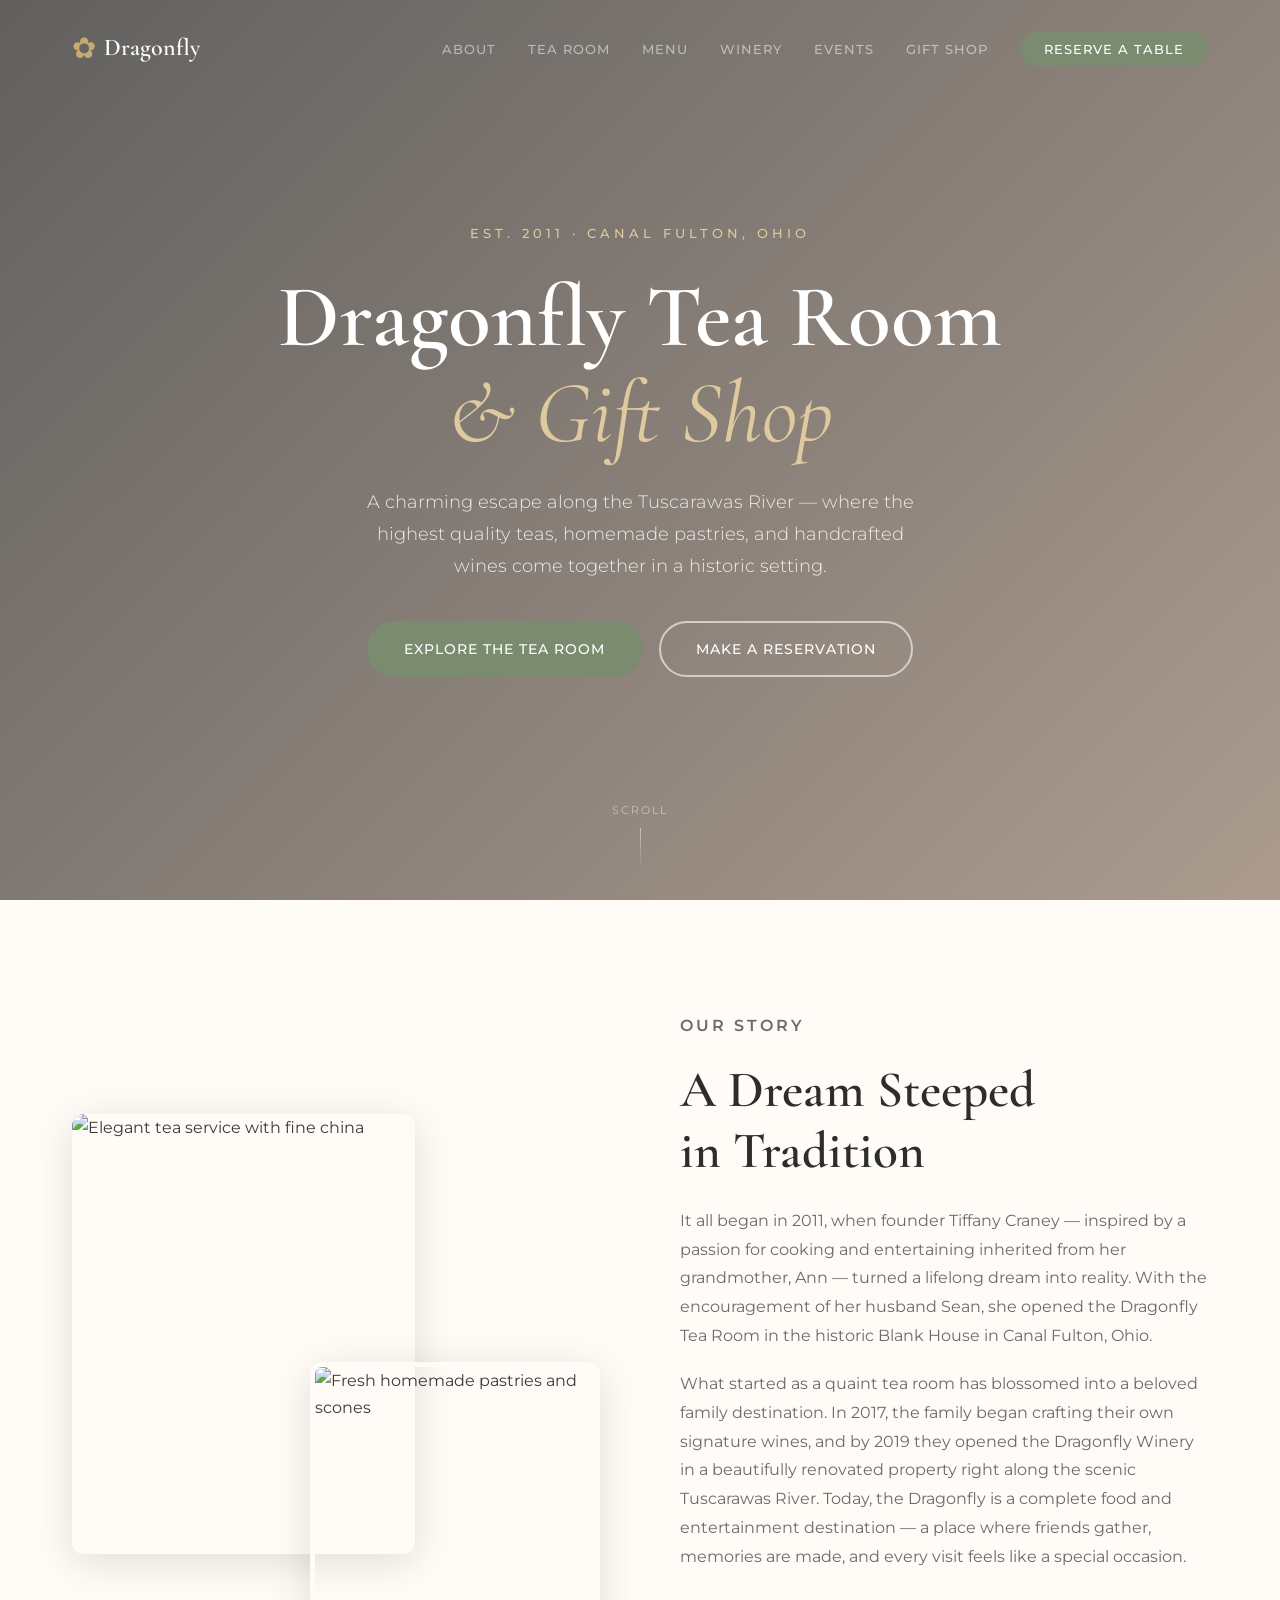
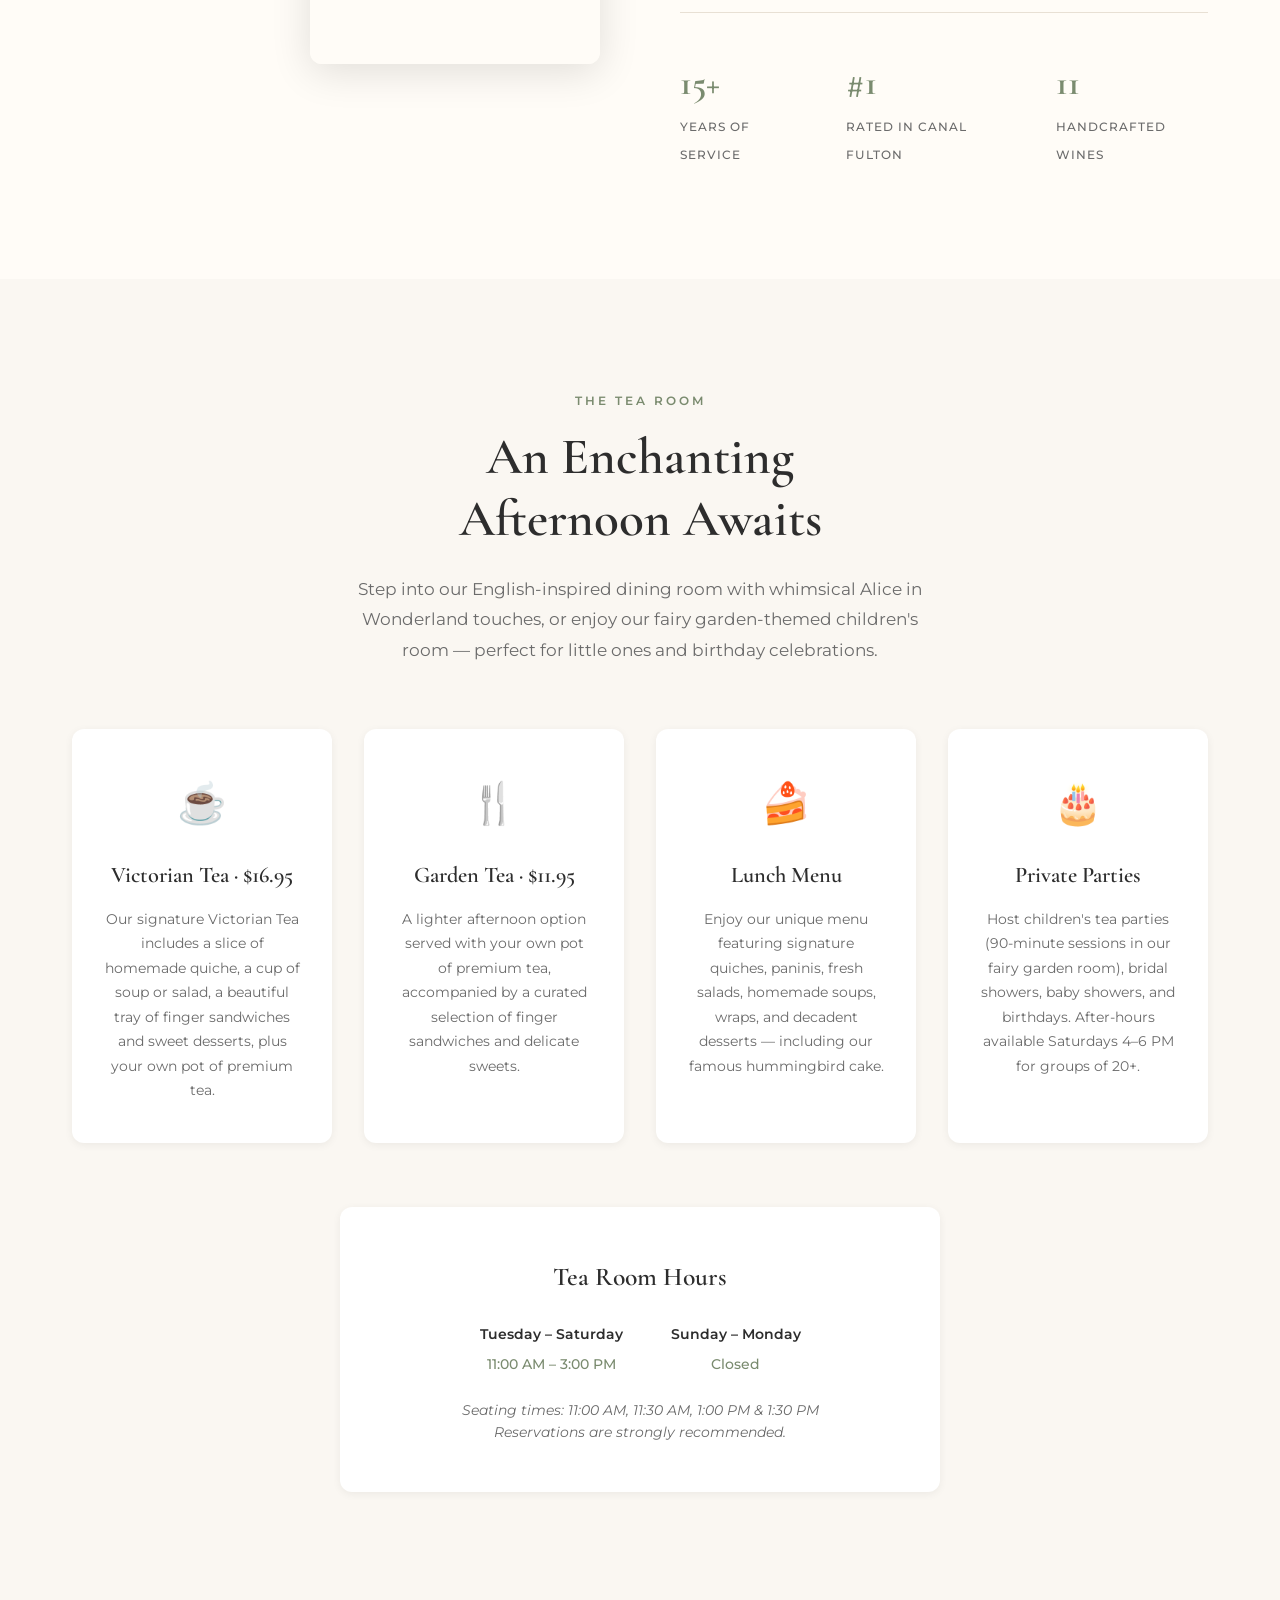
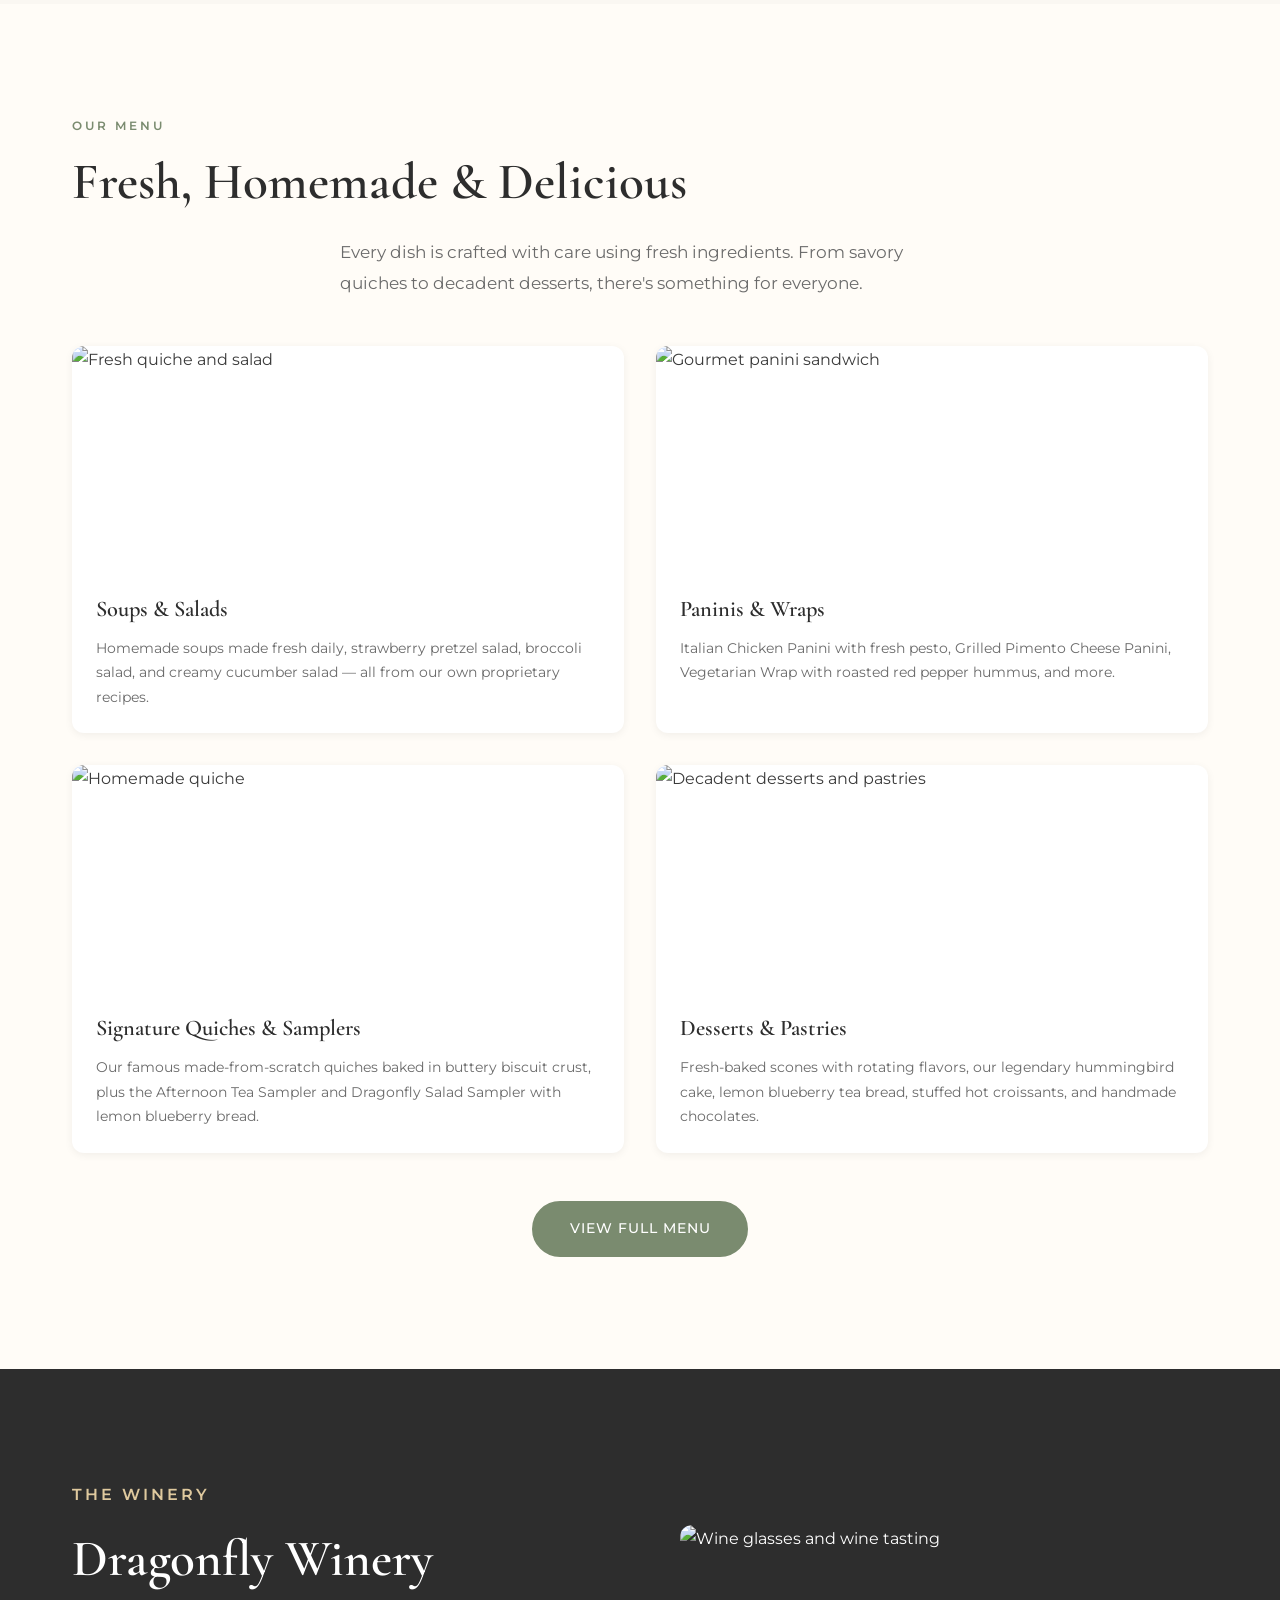
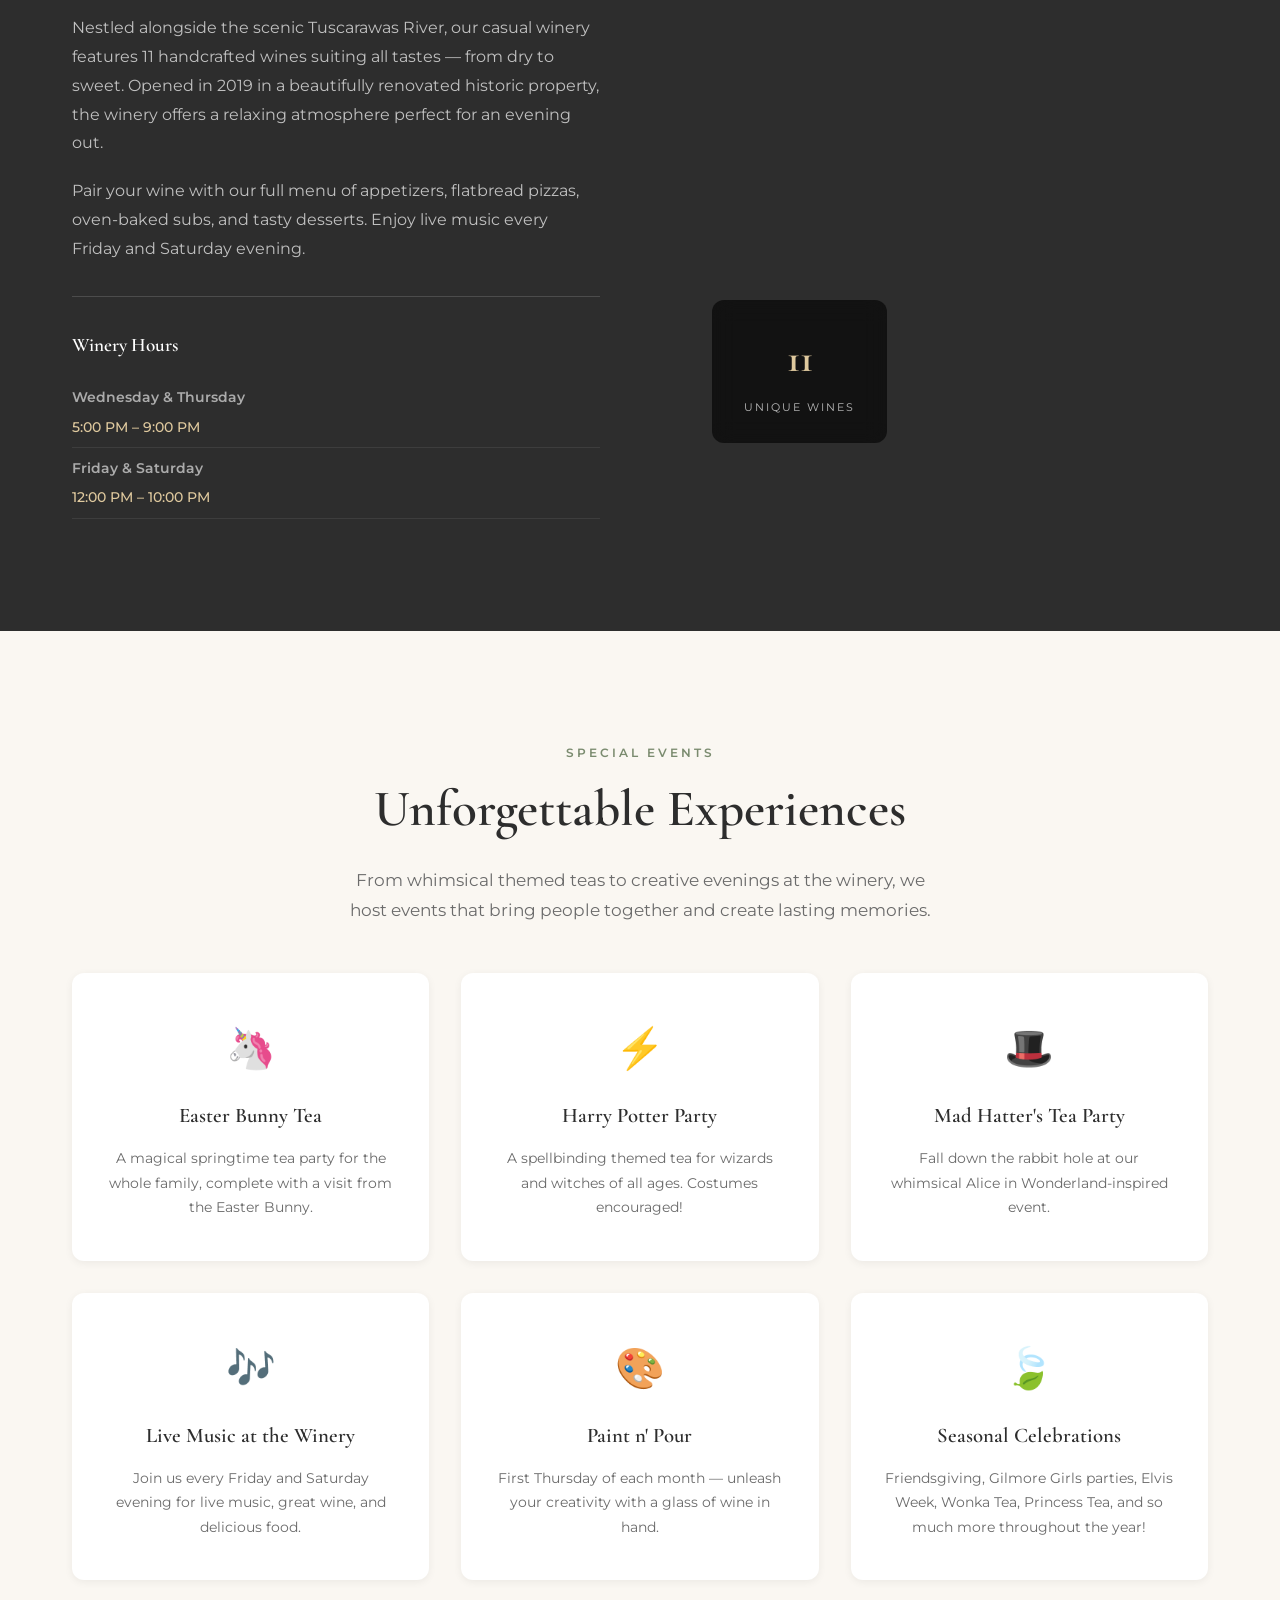
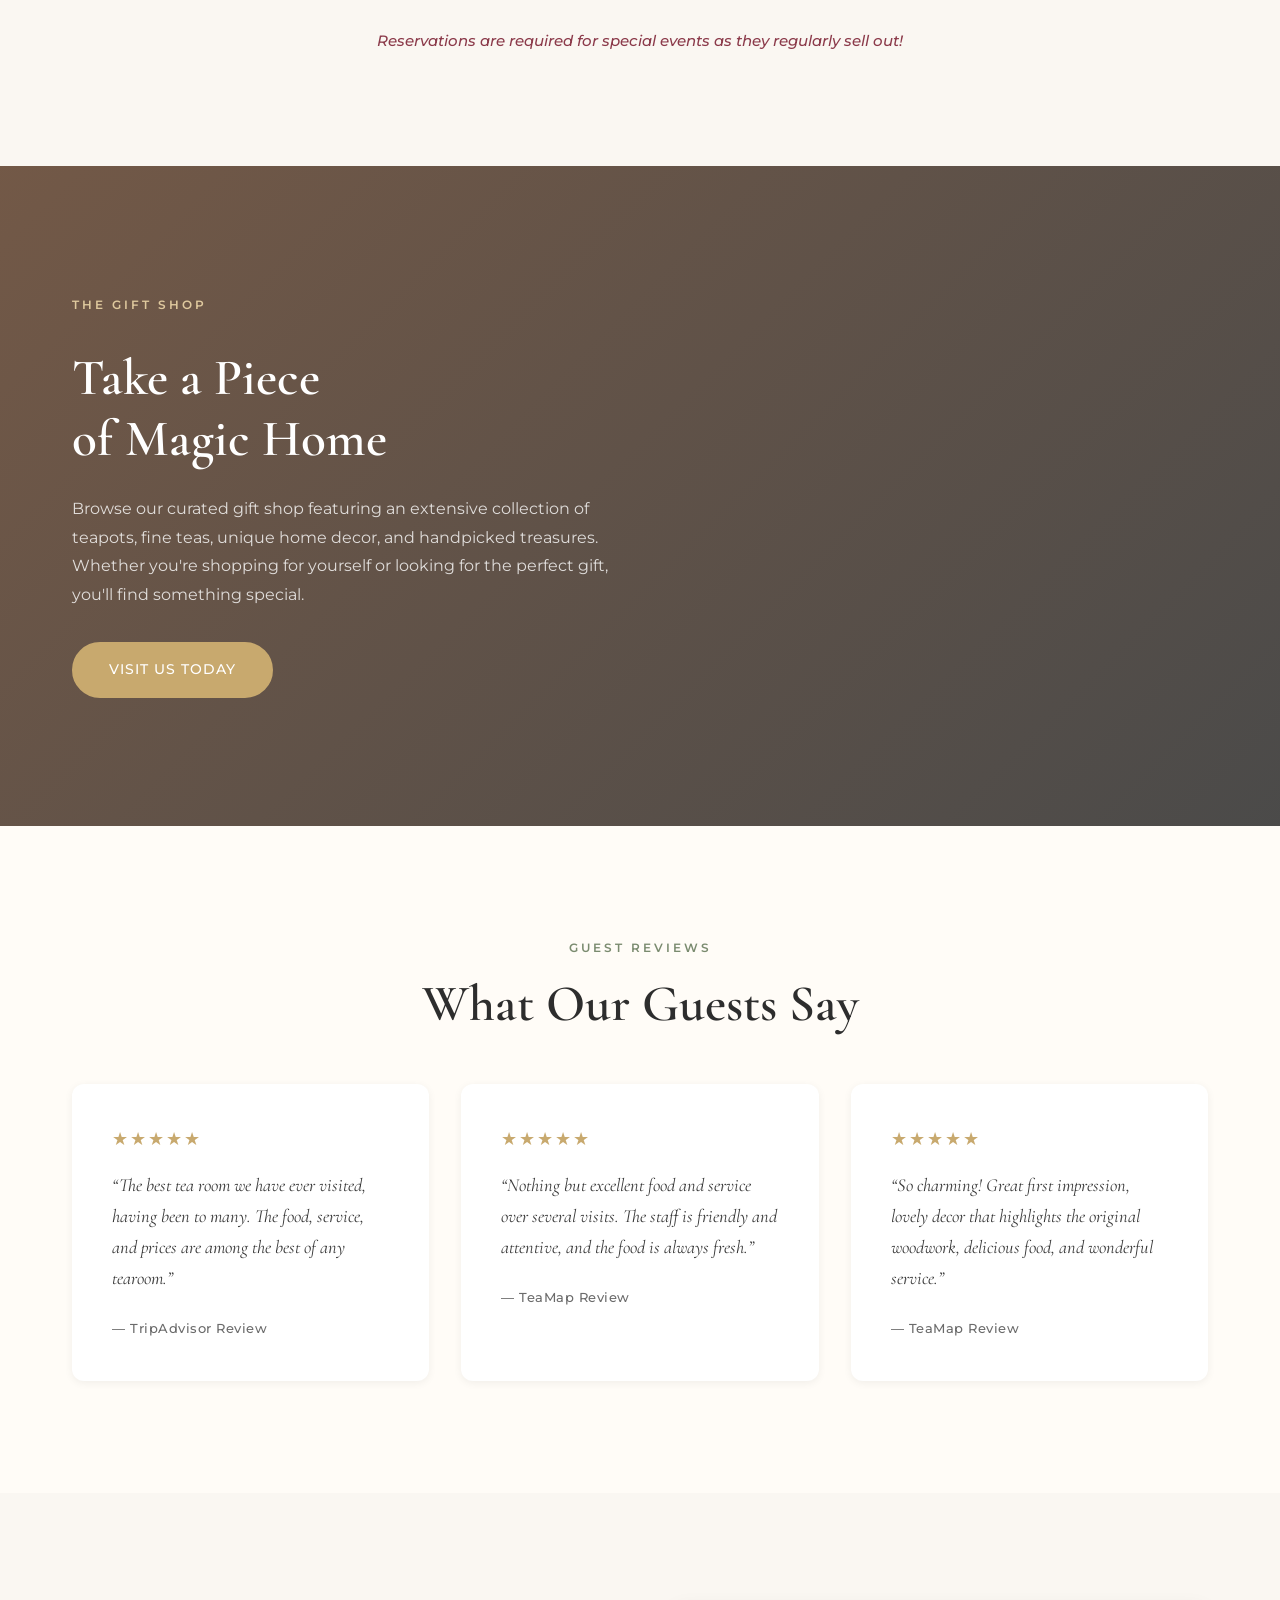
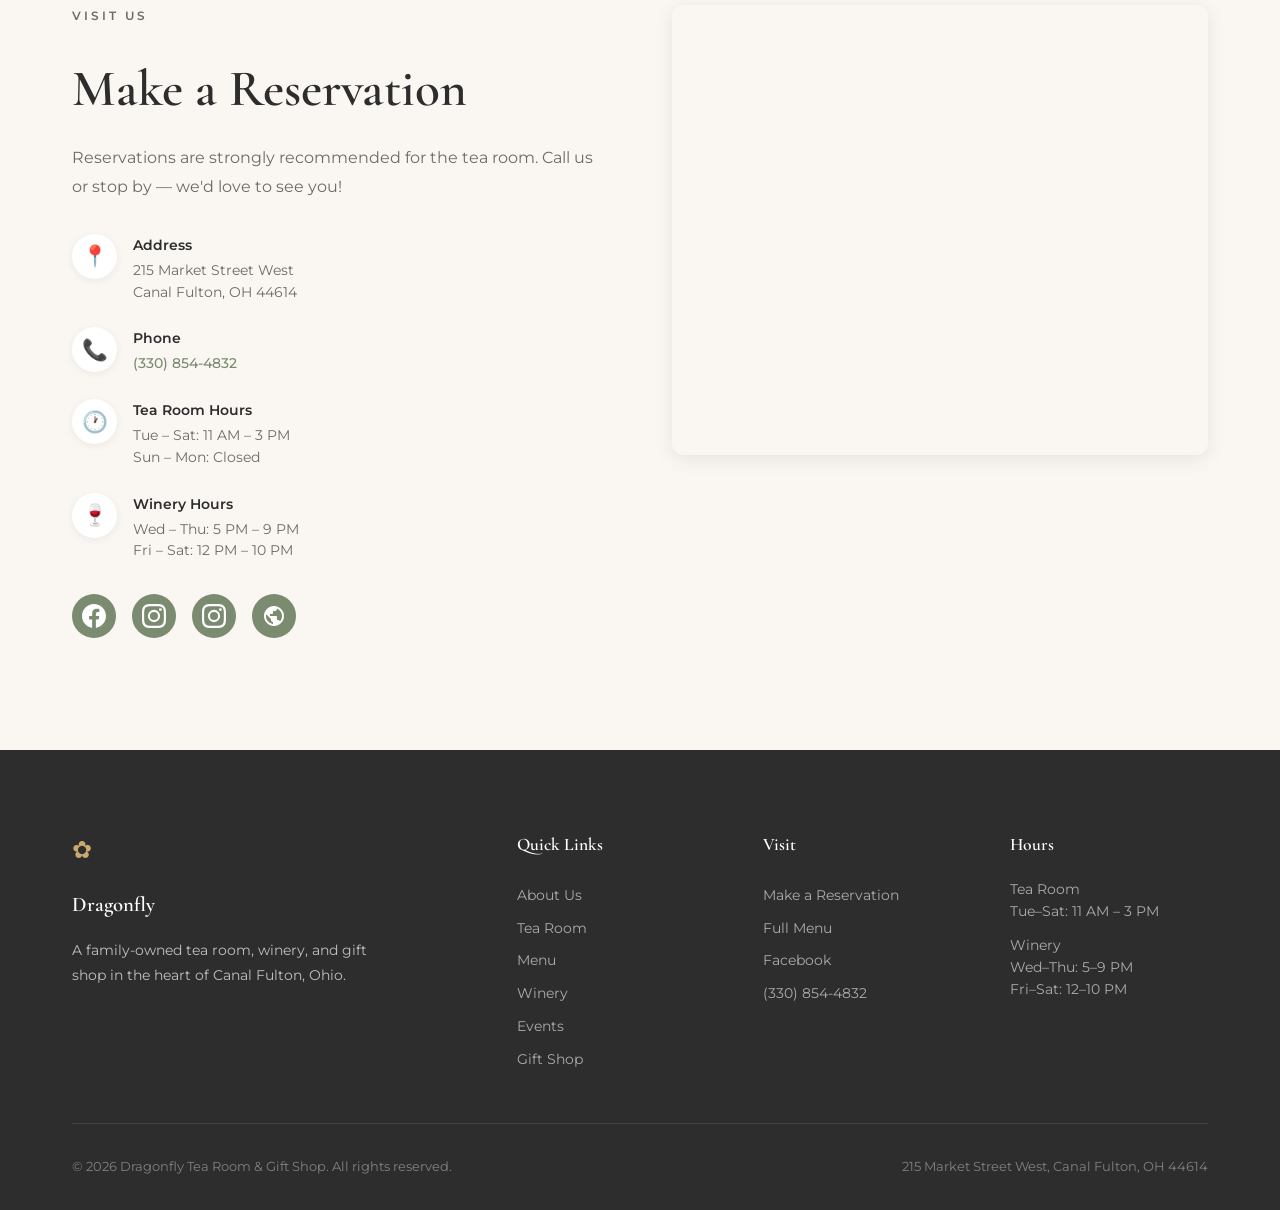
==== commit a947f218: "Update website with detailed research: menu prices, founder story, social links - Add founder names " ====
--- a/index.html
+++ b/index.html
@@ -68,8 +68,8 @@
         <div class="about-content">
           <p class="section-tag">Our Story</p>
           <h2 class="section-title">A Dream Steeped<br>in Tradition</h2>
-          <p>It all began in 2011, when a dream became reality with the opening of the Dragonfly Tea Room in the historic Blank House in Canal Fulton, Ohio. What started as a quaint tea room has blossomed into a beloved family-owned destination featuring a beautiful tea room, winery, and gift shops.</p>
-          <p>In 2017, we began crafting our own signature wines, and by 2019 we opened our winery space right along the scenic Tuscarawas River. Today, the Dragonfly is a complete food and entertainment destination &mdash; a place where friends gather, memories are made, and every visit feels like a special occasion.</p>
+          <p>It all began in 2011, when founder Tiffany Craney &mdash; inspired by a passion for cooking and entertaining inherited from her grandmother, Ann &mdash; turned a lifelong dream into reality. With the encouragement of her husband Sean, she opened the Dragonfly Tea Room in the historic Blank House in Canal Fulton, Ohio.</p>
+          <p>What started as a quaint tea room has blossomed into a beloved family destination. In 2017, the family began crafting their own signature wines, and by 2019 they opened the Dragonfly Winery in a beautifully renovated property right along the scenic Tuscarawas River. Today, the Dragonfly is a complete food and entertainment destination &mdash; a place where friends gather, memories are made, and every visit feels like a special occasion.</p>
           <div class="about-stats">
             <div class="stat">
               <span class="stat-number">15+</span>
@@ -101,12 +101,12 @@
       <div class="tearoom-features">
         <div class="feature-card">
           <div class="feature-icon">&#9749;</div>
-          <h3>High Tea</h3>
-          <p>Our signature High Tea experience includes a pot of your chosen tea, a hearty soup, and a beautiful three-tiered rack filled with tea sandwiches, pastries, sweets, and handmade chocolates.</p>
+          <h3>Victorian Tea &middot; $16.95</h3>
+          <p>Our signature Victorian Tea includes a slice of homemade quiche, a cup of soup or salad, a beautiful tray of finger sandwiches and sweet desserts, plus your own pot of premium tea.</p>
         </div>
         <div class="feature-card">
           <div class="feature-icon">&#127860;</div>
-          <h3>Garden Tea</h3>
+          <h3>Garden Tea &middot; $11.95</h3>
           <p>A lighter afternoon option served with your own pot of premium tea, accompanied by a curated selection of finger sandwiches and delicate sweets.</p>
         </div>
         <div class="feature-card">
@@ -117,7 +117,7 @@
         <div class="feature-card">
           <div class="feature-icon">&#127874;</div>
           <h3>Private Parties</h3>
-          <p>Host your next special event with us &mdash; from children's tea parties and bridal showers to baby showers and birthday celebrations in our charming themed rooms.</p>
+          <p>Host children's tea parties (90-minute sessions in our fairy garden room), bridal showers, baby showers, and birthdays. After-hours available Saturdays 4&ndash;6 PM for groups of 20+.</p>
         </div>
       </div>
       <div class="tearoom-hours">
@@ -149,28 +149,28 @@
             <img src="https://images.unsplash.com/photo-1623855244183-52fd8d3ce2f7?w=500&h=350&fit=crop&q=80" alt="Fresh quiche and salad" loading="lazy">
           </div>
           <h3>Soups &amp; Salads</h3>
-          <p>Homemade soups made fresh daily, served with artisan bread. Garden-fresh salads with house-made dressings.</p>
+          <p>Homemade soups made fresh daily, strawberry pretzel salad, broccoli salad, and creamy cucumber salad &mdash; all from our own proprietary recipes.</p>
         </div>
         <div class="menu-category">
           <div class="menu-cat-img">
             <img src="https://images.unsplash.com/photo-1509722747041-616f39b57569?w=500&h=350&fit=crop&q=80" alt="Gourmet panini sandwich" loading="lazy">
           </div>
           <h3>Paninis &amp; Wraps</h3>
-          <p>Signature paninis pressed to perfection and fresh wraps, including our beloved chicken salad croissant.</p>
+          <p>Italian Chicken Panini with fresh pesto, Grilled Pimento Cheese Panini, Vegetarian Wrap with roasted red pepper hummus, and more.</p>
         </div>
         <div class="menu-category">
           <div class="menu-cat-img">
             <img src="https://images.unsplash.com/photo-1519676867240-f03562e64571?w=500&h=350&fit=crop&q=80" alt="Homemade quiche" loading="lazy">
           </div>
-          <h3>Signature Quiches</h3>
-          <p>Our famous made-from-scratch quiches are a house specialty &mdash; perfectly baked with the finest ingredients.</p>
+          <h3>Signature Quiches &amp; Samplers</h3>
+          <p>Our famous made-from-scratch quiches baked in buttery biscuit crust, plus the Afternoon Tea Sampler and Dragonfly Salad Sampler with lemon blueberry bread.</p>
         </div>
         <div class="menu-category">
           <div class="menu-cat-img">
             <img src="https://images.unsplash.com/photo-1563729784474-d77dbb933a9e?w=500&h=350&fit=crop&q=80" alt="Decadent desserts and pastries" loading="lazy">
           </div>
           <h3>Desserts &amp; Pastries</h3>
-          <p>Indulge in our homemade desserts &mdash; from our legendary hummingbird cake to scones, pastries, and handmade chocolates.</p>
+          <p>Fresh-baked scones with rotating flavors, our legendary hummingbird cake, lemon blueberry tea bread, stuffed hot croissants, and handmade chocolates.</p>
         </div>
       </div>
       <div class="text-center" style="margin-top: 3rem;">
@@ -191,7 +191,7 @@
           <div class="winery-hours">
             <h4>Winery Hours</h4>
             <div class="hours-item">
-              <span class="day">Thursday</span>
+              <span class="day">Wednesday &amp; Thursday</span>
               <span class="time">5:00 PM &ndash; 9:00 PM</span>
             </div>
             <div class="hours-item">
@@ -247,8 +247,8 @@
         </div>
         <div class="event-card">
           <div class="event-icon">&#127811;</div>
-          <h3>Friendsgiving &amp; More</h3>
-          <p>Seasonal celebrations including Friendsgiving, Gilmore Girls parties, and Elvis Week!</p>
+          <h3>Seasonal Celebrations</h3>
+          <p>Friendsgiving, Gilmore Girls parties, Elvis Week, Wonka Tea, Princess Tea, and so much more throughout the year!</p>
         </div>
       </div>
       <div class="text-center" style="margin-top: 3rem;">
@@ -332,13 +332,19 @@
               <div class="contact-icon">&#127863;</div>
               <div>
                 <strong>Winery Hours</strong>
-                <p>Thu: 5 PM &ndash; 9 PM<br>Fri &ndash; Sat: 12 PM &ndash; 10 PM</p>
+                <p>Wed &ndash; Thu: 5 PM &ndash; 9 PM<br>Fri &ndash; Sat: 12 PM &ndash; 10 PM</p>
               </div>
             </div>
           </div>
           <div class="social-links">
             <a href="https://www.facebook.com/p/Dragonfly-Tea-Room-Gift-Shop-100063702302288/" target="_blank" rel="noopener" aria-label="Facebook" class="social-link">
               <svg viewBox="0 0 24 24" width="24" height="24" fill="currentColor"><path d="M24 12.073c0-6.627-5.373-12-12-12s-12 5.373-12 12c0 5.99 4.388 10.954 10.125 11.854v-8.385H7.078v-3.47h3.047V9.43c0-3.007 1.792-4.669 4.533-4.669 1.312 0 2.686.235 2.686.235v2.953H15.83c-1.491 0-1.956.925-1.956 1.874v2.25h3.328l-.532 3.47h-2.796v8.385C19.612 23.027 24 18.062 24 12.073z"/></svg>
+            </a>
+            <a href="https://www.instagram.com/dragonflytearoom2019/" target="_blank" rel="noopener" aria-label="Instagram - Tea Room" class="social-link">
+              <svg viewBox="0 0 24 24" width="24" height="24" fill="currentColor"><path d="M12 2.163c3.204 0 3.584.012 4.85.07 3.252.148 4.771 1.691 4.919 4.919.058 1.265.069 1.645.069 4.849 0 3.205-.012 3.584-.069 4.849-.149 3.225-1.664 4.771-4.919 4.919-1.266.058-1.644.07-4.85.07-3.204 0-3.584-.012-4.849-.07-3.26-.149-4.771-1.699-4.919-4.92-.058-1.265-.07-1.644-.07-4.849 0-3.204.013-3.583.07-4.849.149-3.227 1.664-4.771 4.919-4.919 1.266-.057 1.645-.069 4.849-.069zM12 0C8.741 0 8.333.014 7.053.072 2.695.272.273 2.69.073 7.052.014 8.333 0 8.741 0 12c0 3.259.014 3.668.072 4.948.2 4.358 2.618 6.78 6.98 6.98C8.333 23.986 8.741 24 12 24c3.259 0 3.668-.014 4.948-.072 4.354-.2 6.782-2.618 6.979-6.98.059-1.28.073-1.689.073-4.948 0-3.259-.014-3.667-.072-4.947-.196-4.354-2.617-6.78-6.979-6.98C15.668.014 15.259 0 12 0zm0 5.838a6.162 6.162 0 100 12.324 6.162 6.162 0 000-12.324zM12 16a4 4 0 110-8 4 4 0 010 8zm6.406-11.845a1.44 1.44 0 100 2.881 1.44 1.44 0 000-2.881z"/></svg>
+            </a>
+            <a href="https://www.instagram.com/thedragonflywinery/" target="_blank" rel="noopener" aria-label="Instagram - Winery" class="social-link">
+              <svg viewBox="0 0 24 24" width="24" height="24" fill="currentColor"><path d="M12 2.163c3.204 0 3.584.012 4.85.07 3.252.148 4.771 1.691 4.919 4.919.058 1.265.069 1.645.069 4.849 0 3.205-.012 3.584-.069 4.849-.149 3.225-1.664 4.771-4.919 4.919-1.266.058-1.644.07-4.85.07-3.204 0-3.584-.012-4.849-.07-3.26-.149-4.771-1.699-4.919-4.92-.058-1.265-.07-1.644-.07-4.849 0-3.204.013-3.583.07-4.849.149-3.227 1.664-4.771 4.919-4.919 1.266-.057 1.645-.069 4.849-.069zM12 0C8.741 0 8.333.014 7.053.072 2.695.272.273 2.69.073 7.052.014 8.333 0 8.741 0 12c0 3.259.014 3.668.072 4.948.2 4.358 2.618 6.78 6.98 6.98C8.333 23.986 8.741 24 12 24c3.259 0 3.668-.014 4.948-.072 4.354-.2 6.782-2.618 6.979-6.98.059-1.28.073-1.689.073-4.948 0-3.259-.014-3.667-.072-4.947-.196-4.354-2.617-6.78-6.979-6.98C15.668.014 15.259 0 12 0zm0 5.838a6.162 6.162 0 100 12.324 6.162 6.162 0 000-12.324zM12 16a4 4 0 110-8 4 4 0 010 8zm6.406-11.845a1.44 1.44 0 100 2.881 1.44 1.44 0 000-2.881z"/></svg>
             </a>
             <a href="https://www.dragonflyontheriver.com/" target="_blank" rel="noopener" aria-label="Website" class="social-link">
               <svg viewBox="0 0 24 24" width="24" height="24" fill="currentColor"><path d="M12 2C6.48 2 2 6.48 2 12s4.48 10 10 10 10-4.48 10-10S17.52 2 12 2zm-1 17.93c-3.95-.49-7-3.85-7-7.93 0-.62.08-1.21.21-1.79L9 15v1c0 1.1.9 2 2 2v1.93zm6.9-2.54c-.26-.81-1-1.39-1.9-1.39h-1v-3c0-.55-.45-1-1-1H8v-2h2c.55 0 1-.45 1-1V7h2c1.1 0 2-.9 2-2v-.41c2.93 1.19 5 4.06 5 7.41 0 2.08-.8 3.97-2.1 5.39z"/></svg>
@@ -389,7 +395,7 @@
         <div class="footer-links">
           <h4>Hours</h4>
           <p>Tea Room<br>Tue&ndash;Sat: 11 AM &ndash; 3 PM</p>
-          <p>Winery<br>Thu: 5&ndash;9 PM<br>Fri&ndash;Sat: 12&ndash;10 PM</p>
+          <p>Winery<br>Wed&ndash;Thu: 5&ndash;9 PM<br>Fri&ndash;Sat: 12&ndash;10 PM</p>
         </div>
       </div>
       <div class="footer-bottom">
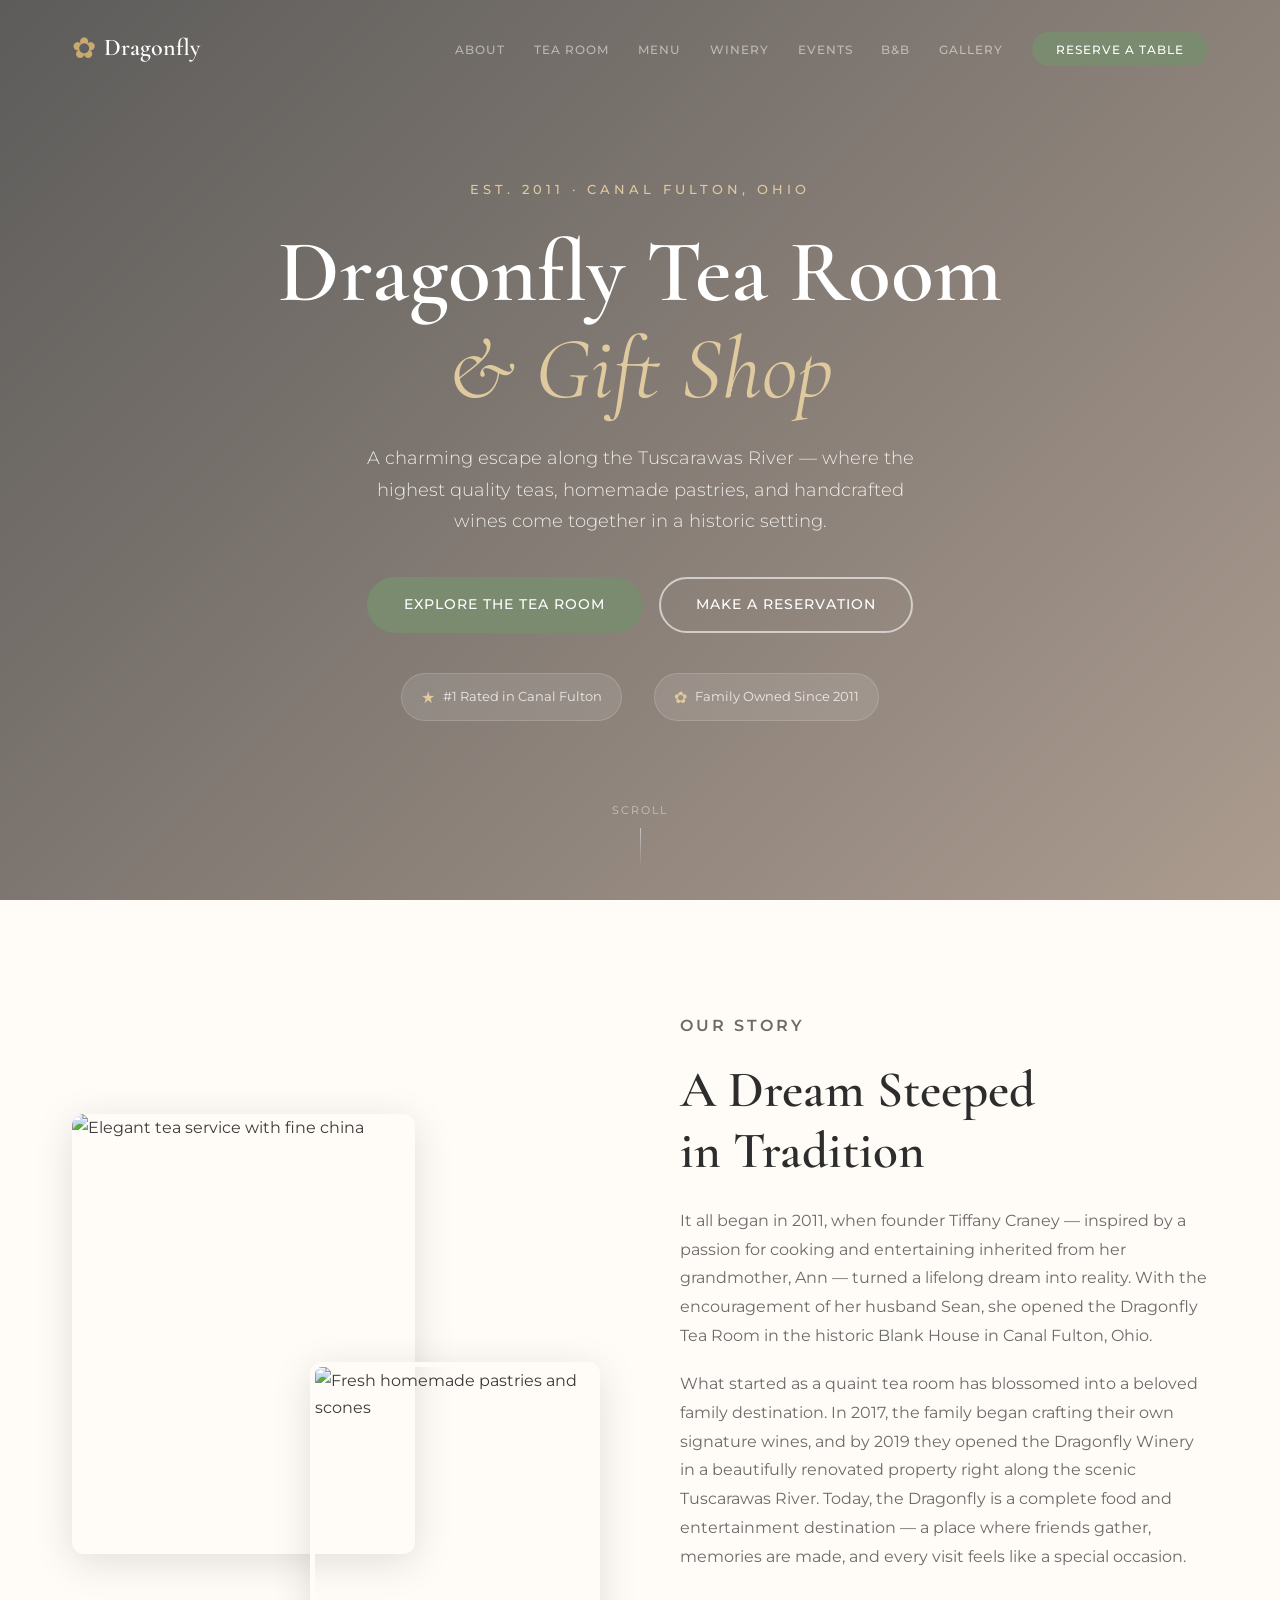
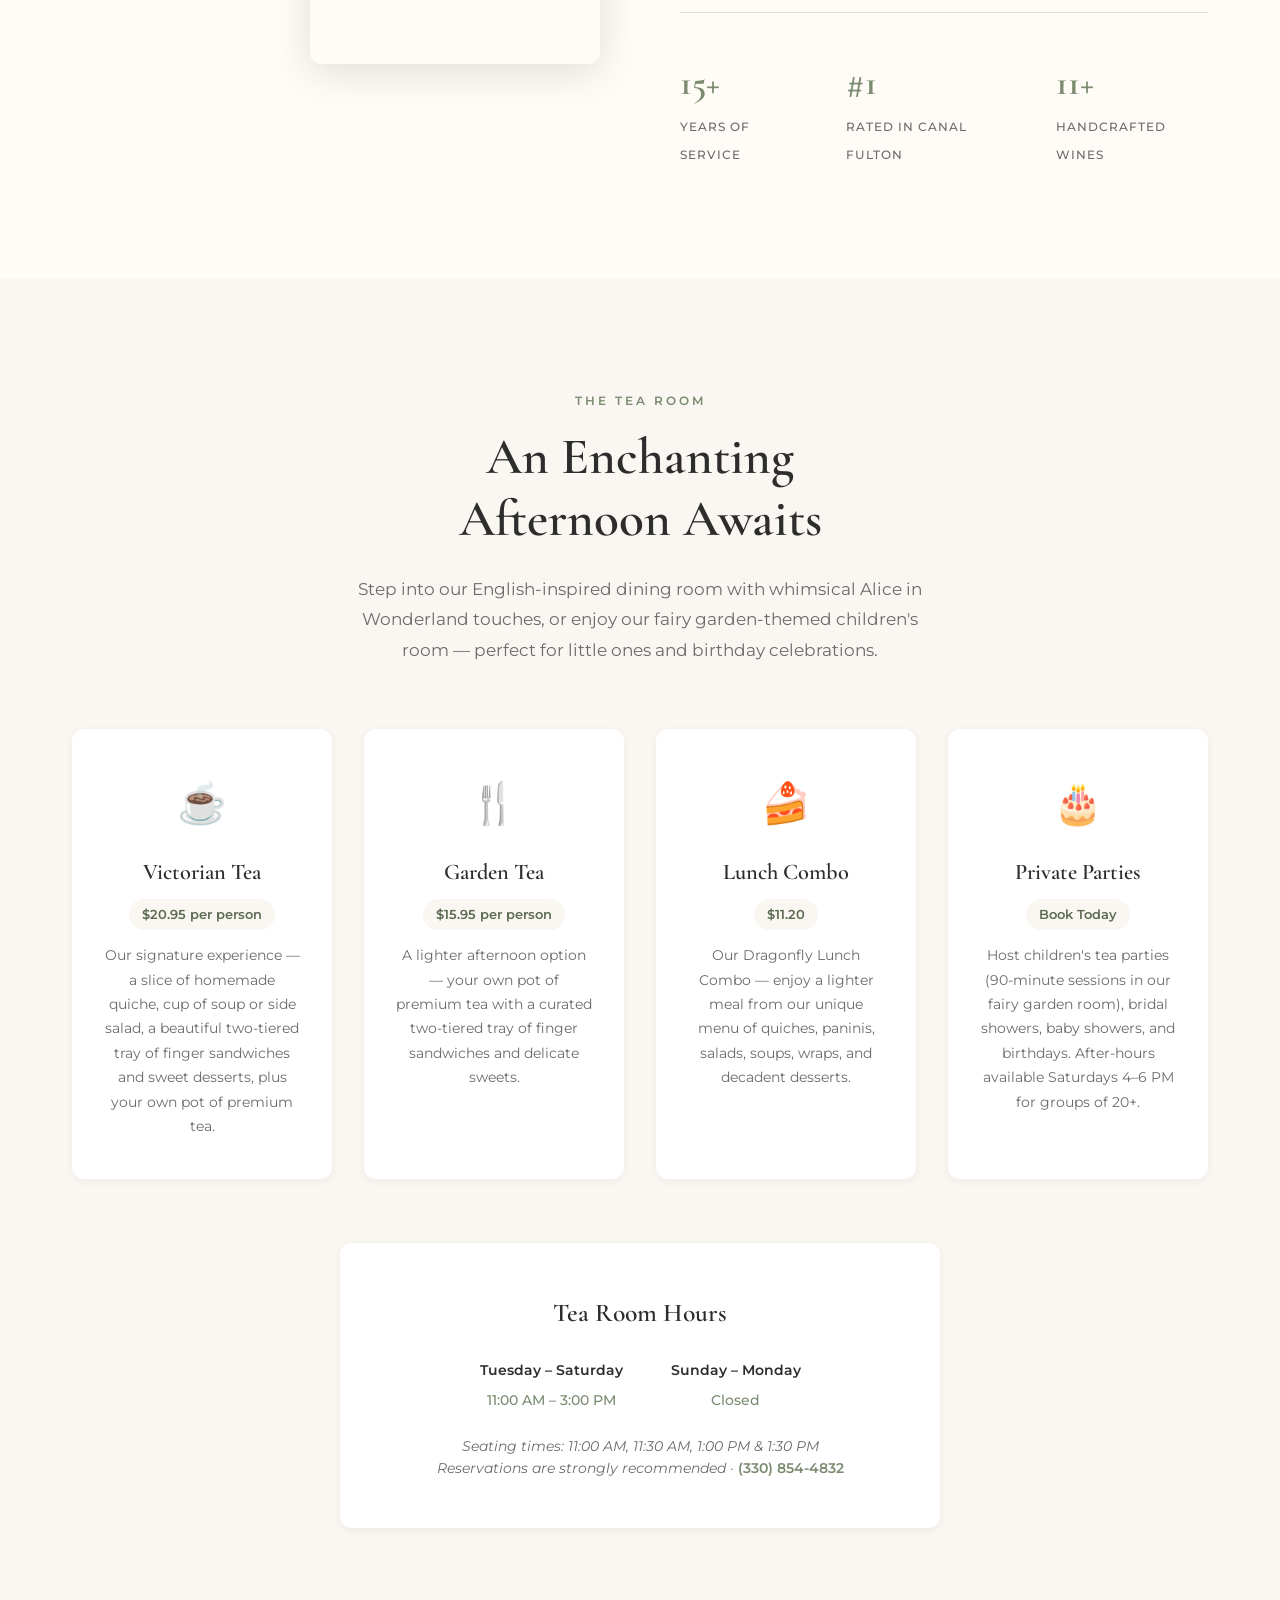
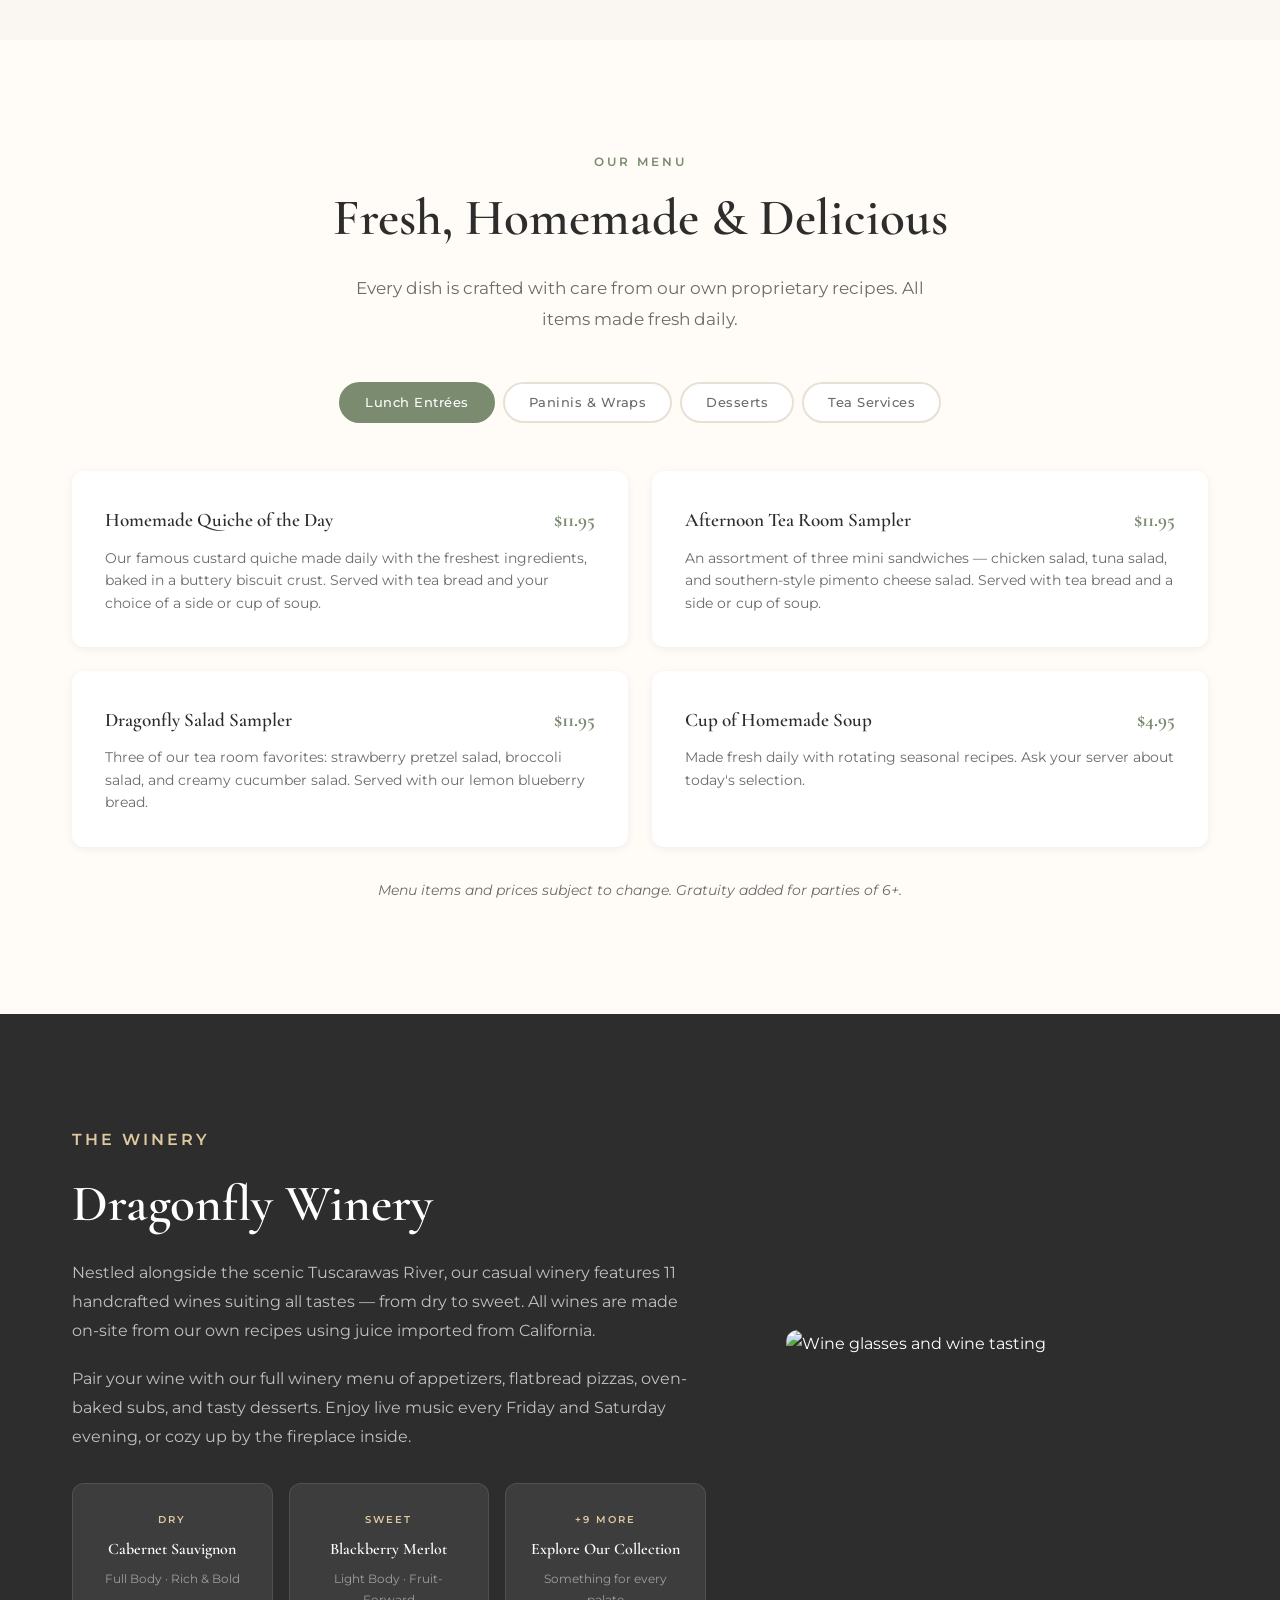
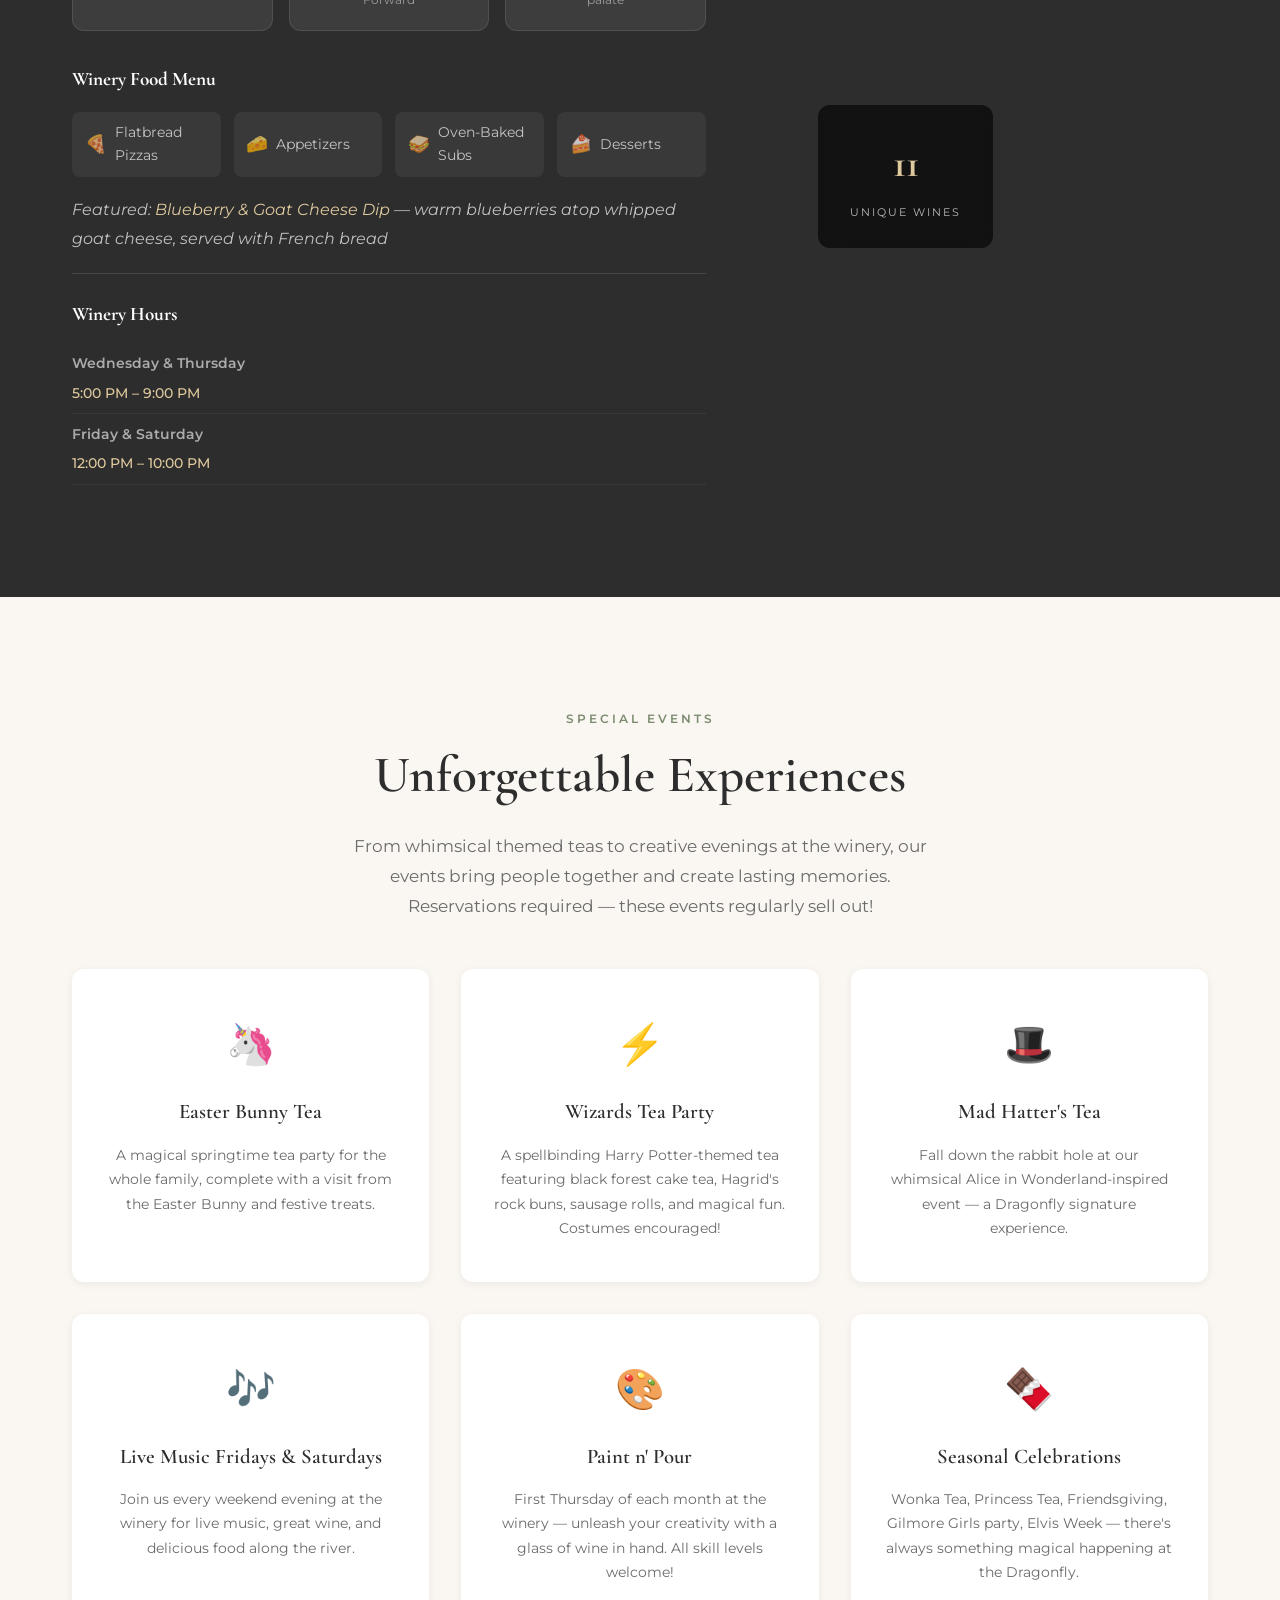
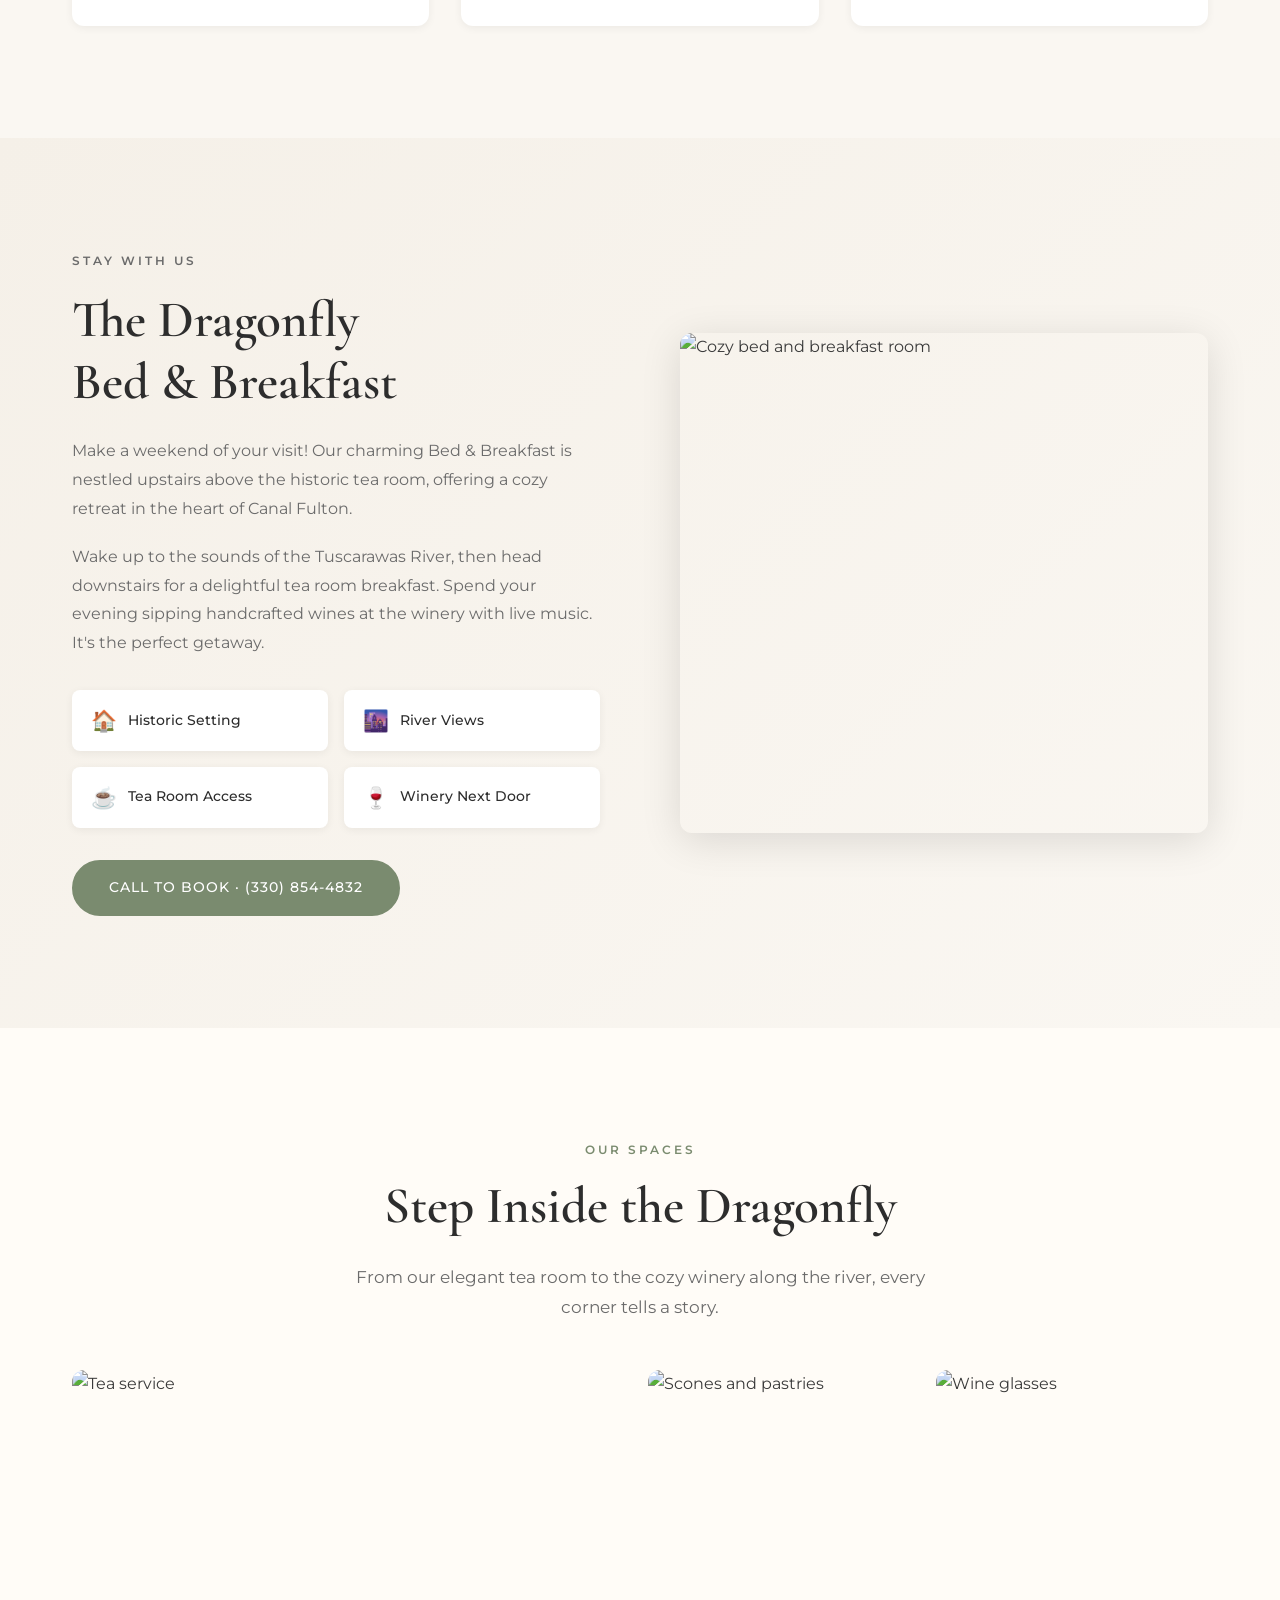
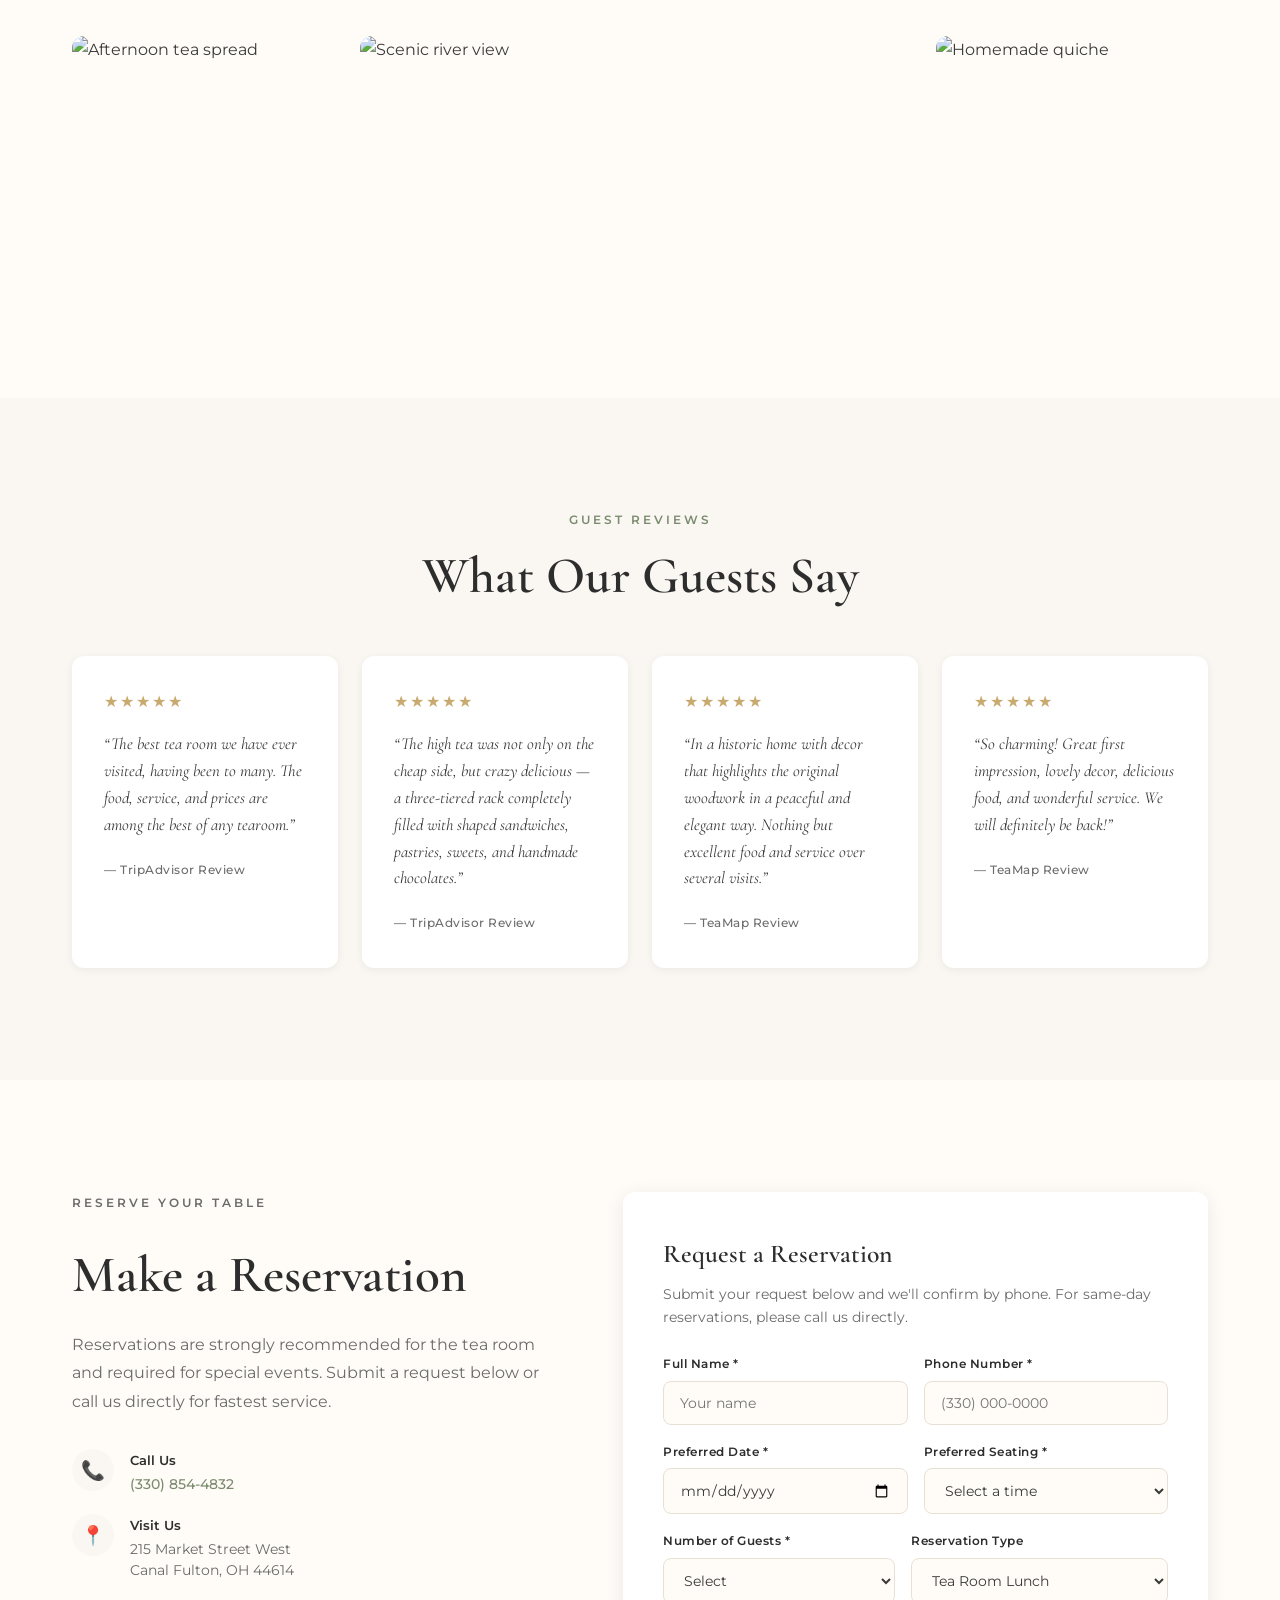
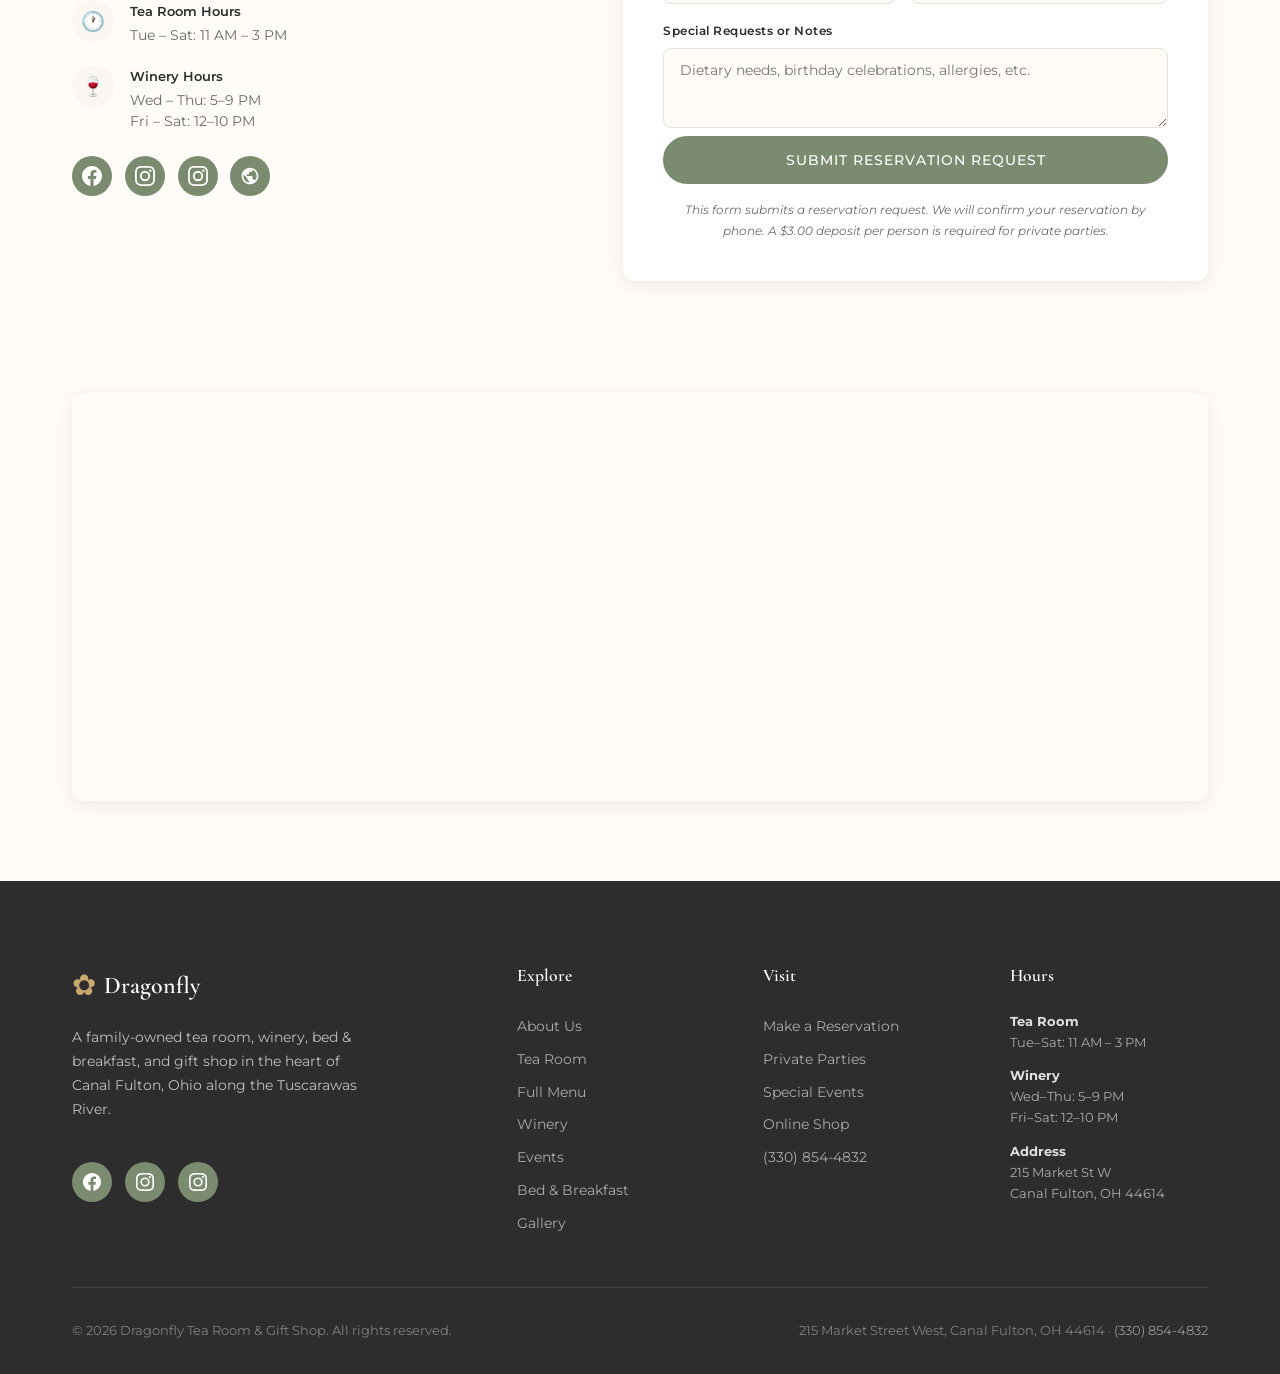
==== commit e02a0371: "Major upgrade: full menu, reservations, B&B, gallery, and polish Complete website overhaul with the " ====
--- a/index.html
+++ b/index.html
@@ -4,13 +4,26 @@
   <meta charset="UTF-8">
   <meta name="viewport" content="width=device-width, initial-scale=1.0">
   <title>Dragonfly Tea Room & Gift Shop | Canal Fulton, Ohio</title>
-  <meta name="description" content="A charming tea room, winery, and gift shop in the heart of Canal Fulton, Ohio. Enjoy high tea, homemade pastries, signature wines, and special events in our historic setting along the Tuscarawas River.">
+  <meta name="description" content="A charming tea room, winery, bed & breakfast, and gift shop in the heart of Canal Fulton, Ohio along the Tuscarawas River. Enjoy high tea, homemade pastries, 11 handcrafted wines, and unforgettable special events.">
+  <meta name="keywords" content="Dragonfly Tea Room, Canal Fulton, Ohio, tea room, winery, gift shop, bed and breakfast, high tea, Victorian tea, events">
   <link rel="preconnect" href="https://fonts.googleapis.com">
   <link rel="preconnect" href="https://fonts.gstatic.com" crossorigin>
   <link href="https://fonts.googleapis.com/css2?family=Cormorant+Garamond:ital,wght@0,400;0,500;0,600;0,700;1,400;1,500&family=Montserrat:wght@300;400;500;600&display=swap" rel="stylesheet">
   <link rel="stylesheet" href="styles.css">
 </head>
 <body>
+
+  <!-- Loading Screen -->
+  <div class="loader" id="loader">
+    <div class="loader-inner">
+      <span class="loader-icon">&#10047;</span>
+      <span class="loader-text">Dragonfly</span>
+    </div>
+  </div>
+
+  <!-- Back to Top -->
+  <button class="back-to-top" id="backToTop" aria-label="Back to top">&#8593;</button>
+
   <!-- Navigation -->
   <nav class="navbar" id="navbar">
     <div class="nav-container">
@@ -19,9 +32,7 @@
         <span class="logo-text">Dragonfly</span>
       </a>
       <button class="nav-toggle" id="navToggle" aria-label="Toggle navigation">
-        <span></span>
-        <span></span>
-        <span></span>
+        <span></span><span></span><span></span>
       </button>
       <ul class="nav-menu" id="navMenu">
         <li><a href="#about" class="nav-link">About</a></li>
@@ -29,8 +40,9 @@
         <li><a href="#menu" class="nav-link">Menu</a></li>
         <li><a href="#winery" class="nav-link">Winery</a></li>
         <li><a href="#events" class="nav-link">Events</a></li>
-        <li><a href="#gifts" class="nav-link">Gift Shop</a></li>
-        <li><a href="#contact" class="nav-link nav-cta">Reserve a Table</a></li>
+        <li><a href="#bnb" class="nav-link">B&amp;B</a></li>
+        <li><a href="#gallery" class="nav-link">Gallery</a></li>
+        <li><a href="#reservations" class="nav-link nav-cta">Reserve a Table</a></li>
       </ul>
     </div>
   </nav>
@@ -44,7 +56,17 @@
       <p class="hero-description">A charming escape along the Tuscarawas River &mdash; where the highest quality teas, homemade pastries, and handcrafted wines come together in a historic setting.</p>
       <div class="hero-buttons">
         <a href="#tearoom" class="btn btn-primary">Explore the Tea Room</a>
-        <a href="#contact" class="btn btn-outline">Make a Reservation</a>
+        <a href="#reservations" class="btn btn-outline">Make a Reservation</a>
+      </div>
+      <div class="hero-badges">
+        <div class="hero-badge">
+          <span class="badge-icon">&#9733;</span>
+          <span>#1 Rated in Canal Fulton</span>
+        </div>
+        <div class="hero-badge">
+          <span class="badge-icon">&#10047;</span>
+          <span>Family Owned Since 2011</span>
+        </div>
       </div>
     </div>
     <div class="hero-scroll">
@@ -72,7 +94,7 @@
           <p>What started as a quaint tea room has blossomed into a beloved family destination. In 2017, the family began crafting their own signature wines, and by 2019 they opened the Dragonfly Winery in a beautifully renovated property right along the scenic Tuscarawas River. Today, the Dragonfly is a complete food and entertainment destination &mdash; a place where friends gather, memories are made, and every visit feels like a special occasion.</p>
           <div class="about-stats">
             <div class="stat">
-              <span class="stat-number">15+</span>
+              <span class="stat-number counter" data-target="15">0</span>
               <span class="stat-label">Years of Service</span>
             </div>
             <div class="stat">
@@ -80,7 +102,7 @@
               <span class="stat-label">Rated in Canal Fulton</span>
             </div>
             <div class="stat">
-              <span class="stat-number">11</span>
+              <span class="stat-number counter" data-target="11">0</span>
               <span class="stat-label">Handcrafted Wines</span>
             </div>
           </div>
@@ -101,22 +123,26 @@
       <div class="tearoom-features">
         <div class="feature-card">
           <div class="feature-icon">&#9749;</div>
-          <h3>Victorian Tea &middot; $16.95</h3>
-          <p>Our signature Victorian Tea includes a slice of homemade quiche, a cup of soup or salad, a beautiful tray of finger sandwiches and sweet desserts, plus your own pot of premium tea.</p>
+          <h3>Victorian Tea</h3>
+          <span class="feature-price">$20.95 per person</span>
+          <p>Our signature experience &mdash; a slice of homemade quiche, cup of soup or side salad, a beautiful two-tiered tray of finger sandwiches and sweet desserts, plus your own pot of premium tea.</p>
         </div>
         <div class="feature-card">
           <div class="feature-icon">&#127860;</div>
-          <h3>Garden Tea &middot; $11.95</h3>
-          <p>A lighter afternoon option served with your own pot of premium tea, accompanied by a curated selection of finger sandwiches and delicate sweets.</p>
+          <h3>Garden Tea</h3>
+          <span class="feature-price">$15.95 per person</span>
+          <p>A lighter afternoon option &mdash; your own pot of premium tea with a curated two-tiered tray of finger sandwiches and delicate sweets.</p>
         </div>
         <div class="feature-card">
           <div class="feature-icon">&#127856;</div>
-          <h3>Lunch Menu</h3>
-          <p>Enjoy our unique menu featuring signature quiches, paninis, fresh salads, homemade soups, wraps, and decadent desserts &mdash; including our famous hummingbird cake.</p>
+          <h3>Lunch Combo</h3>
+          <span class="feature-price">$11.20</span>
+          <p>Our Dragonfly Lunch Combo &mdash; enjoy a lighter meal from our unique menu of quiches, paninis, salads, soups, wraps, and decadent desserts.</p>
         </div>
         <div class="feature-card">
           <div class="feature-icon">&#127874;</div>
           <h3>Private Parties</h3>
+          <span class="feature-price">Book Today</span>
           <p>Host children's tea parties (90-minute sessions in our fairy garden room), bridal showers, baby showers, and birthdays. After-hours available Saturdays 4&ndash;6 PM for groups of 20+.</p>
         </div>
       </div>
@@ -132,49 +158,174 @@
             <span class="time">Closed</span>
           </div>
         </div>
-        <p class="hours-note">Seating times: 11:00 AM, 11:30 AM, 1:00 PM &amp; 1:30 PM<br>Reservations are strongly recommended.</p>
-      </div>
-    </div>
-  </section>
-
-  <!-- Menu Section -->
+        <p class="hours-note">Seating times: 11:00 AM, 11:30 AM, 1:00 PM &amp; 1:30 PM<br>Reservations are strongly recommended &middot; <a href="tel:+13308544832">(330) 854-4832</a></p>
+      </div>
+    </div>
+  </section>
+
+  <!-- Full Menu Section -->
   <section class="section menu-section" id="menu">
     <div class="container">
-      <p class="section-tag">Our Menu</p>
-      <h2 class="section-title">Fresh, Homemade &amp; Delicious</h2>
-      <p class="section-desc">Every dish is crafted with care using fresh ingredients. From savory quiches to decadent desserts, there's something for everyone.</p>
-      <div class="menu-grid">
-        <div class="menu-category">
-          <div class="menu-cat-img">
-            <img src="https://images.unsplash.com/photo-1623855244183-52fd8d3ce2f7?w=500&h=350&fit=crop&q=80" alt="Fresh quiche and salad" loading="lazy">
-          </div>
-          <h3>Soups &amp; Salads</h3>
-          <p>Homemade soups made fresh daily, strawberry pretzel salad, broccoli salad, and creamy cucumber salad &mdash; all from our own proprietary recipes.</p>
-        </div>
-        <div class="menu-category">
-          <div class="menu-cat-img">
-            <img src="https://images.unsplash.com/photo-1509722747041-616f39b57569?w=500&h=350&fit=crop&q=80" alt="Gourmet panini sandwich" loading="lazy">
-          </div>
-          <h3>Paninis &amp; Wraps</h3>
-          <p>Italian Chicken Panini with fresh pesto, Grilled Pimento Cheese Panini, Vegetarian Wrap with roasted red pepper hummus, and more.</p>
-        </div>
-        <div class="menu-category">
-          <div class="menu-cat-img">
-            <img src="https://images.unsplash.com/photo-1519676867240-f03562e64571?w=500&h=350&fit=crop&q=80" alt="Homemade quiche" loading="lazy">
-          </div>
-          <h3>Signature Quiches &amp; Samplers</h3>
-          <p>Our famous made-from-scratch quiches baked in buttery biscuit crust, plus the Afternoon Tea Sampler and Dragonfly Salad Sampler with lemon blueberry bread.</p>
-        </div>
-        <div class="menu-category">
-          <div class="menu-cat-img">
-            <img src="https://images.unsplash.com/photo-1563729784474-d77dbb933a9e?w=500&h=350&fit=crop&q=80" alt="Decadent desserts and pastries" loading="lazy">
-          </div>
-          <h3>Desserts &amp; Pastries</h3>
-          <p>Fresh-baked scones with rotating flavors, our legendary hummingbird cake, lemon blueberry tea bread, stuffed hot croissants, and handmade chocolates.</p>
-        </div>
-      </div>
-      <div class="text-center" style="margin-top: 3rem;">
-        <a href="https://www.dragonflyontheriver.com/tea-room-menu" target="_blank" rel="noopener" class="btn btn-primary">View Full Menu</a>
+      <div class="text-center">
+        <p class="section-tag">Our Menu</p>
+        <h2 class="section-title">Fresh, Homemade &amp; Delicious</h2>
+        <p class="section-desc">Every dish is crafted with care from our own proprietary recipes. All items made fresh daily.</p>
+      </div>
+
+      <!-- Menu Tabs -->
+      <div class="menu-tabs">
+        <button class="menu-tab active" data-tab="entrees">Lunch Entr&eacute;es</button>
+        <button class="menu-tab" data-tab="paninis">Paninis &amp; Wraps</button>
+        <button class="menu-tab" data-tab="desserts">Desserts</button>
+        <button class="menu-tab" data-tab="teas">Tea Services</button>
+      </div>
+
+      <!-- Entrees Tab -->
+      <div class="menu-tab-content active" id="tab-entrees">
+        <div class="menu-items-grid">
+          <div class="menu-item">
+            <div class="menu-item-header">
+              <h4>Homemade Quiche of the Day</h4>
+              <span class="menu-price">$11.95</span>
+            </div>
+            <p>Our famous custard quiche made daily with the freshest ingredients, baked in a buttery biscuit crust. Served with tea bread and your choice of a side or cup of soup.</p>
+          </div>
+          <div class="menu-item">
+            <div class="menu-item-header">
+              <h4>Afternoon Tea Room Sampler</h4>
+              <span class="menu-price">$11.95</span>
+            </div>
+            <p>An assortment of three mini sandwiches &mdash; chicken salad, tuna salad, and southern-style pimento cheese salad. Served with tea bread and a side or cup of soup.</p>
+          </div>
+          <div class="menu-item">
+            <div class="menu-item-header">
+              <h4>Dragonfly Salad Sampler</h4>
+              <span class="menu-price">$11.95</span>
+            </div>
+            <p>Three of our tea room favorites: strawberry pretzel salad, broccoli salad, and creamy cucumber salad. Served with our lemon blueberry bread.</p>
+          </div>
+          <div class="menu-item">
+            <div class="menu-item-header">
+              <h4>Cup of Homemade Soup</h4>
+              <span class="menu-price">$4.95</span>
+            </div>
+            <p>Made fresh daily with rotating seasonal recipes. Ask your server about today's selection.</p>
+          </div>
+        </div>
+      </div>
+
+      <!-- Paninis Tab -->
+      <div class="menu-tab-content" id="tab-paninis">
+        <div class="menu-items-grid">
+          <div class="menu-item">
+            <div class="menu-item-header">
+              <h4>Italian Chicken Panini</h4>
+              <span class="menu-price">$11.95</span>
+            </div>
+            <p>Marinated chicken breast topped with mozzarella cheese, fire-roasted red peppers, fresh spinach leaves, and house-made pesto sauce. Pressed to perfection.</p>
+          </div>
+          <div class="menu-item">
+            <div class="menu-item-header">
+              <h4>Grilled Pimento Cheese Panini</h4>
+              <span class="menu-price">$11.95</span>
+            </div>
+            <p>A crowd favorite! Our signature southern-style pimento cheese grilled on artisan bread, served with a cup of homemade soup.</p>
+          </div>
+          <div class="menu-item">
+            <div class="menu-item-header">
+              <h4>Vegetarian Panini or Wrap</h4>
+              <span class="menu-price">$11.95</span>
+            </div>
+            <p>Fresh tomatoes, sliced cucumbers, red onion, spinach leaves, mozzarella cheese, and roasted red pepper hummus. Available as a pressed panini or fresh wrap.</p>
+          </div>
+          <div class="menu-item">
+            <div class="menu-item-header">
+              <h4>Chicken Salad Croissant</h4>
+              <span class="menu-price">$11.95</span>
+            </div>
+            <p>Our house-made chicken salad served on a warm, buttery croissant. A guest favorite paired beautifully with a cup of soup.</p>
+          </div>
+        </div>
+      </div>
+
+      <!-- Desserts Tab -->
+      <div class="menu-tab-content" id="tab-desserts">
+        <div class="menu-items-grid">
+          <div class="menu-item">
+            <div class="menu-item-header">
+              <h4>Fresh Baked Scones</h4>
+              <span class="menu-price">$3.45</span>
+            </div>
+            <p>Made fresh daily with rotating seasonal flavors. Perfectly crumbly and delicious &mdash; a tea room essential.</p>
+          </div>
+          <div class="menu-item">
+            <div class="menu-item-header">
+              <h4>Lemon Blueberry Tea Bread</h4>
+              <span class="menu-price">$3.45</span>
+            </div>
+            <p>A house specialty &mdash; moist lemon bread studded with fresh blueberries. Perfect with a pot of tea.</p>
+          </div>
+          <div class="menu-item">
+            <div class="menu-item-header">
+              <h4>Stuffed Hot Croissants</h4>
+              <span class="menu-price">$4.95</span>
+            </div>
+            <p>Warm, flaky croissants with your choice of filling: blueberries &amp; cream, strawberries &amp; cream, chocolate &amp; peanut butter, or chocolate &amp; strawberries.</p>
+          </div>
+          <div class="menu-item">
+            <div class="menu-item-header">
+              <h4>Hummingbird Cake</h4>
+              <span class="menu-price">$5.95</span>
+            </div>
+            <p>Our legendary house-made hummingbird cake &mdash; a Southern classic with banana, pineapple, and cream cheese frosting. Ask about our rotating dessert specials!</p>
+          </div>
+          <div class="menu-item">
+            <div class="menu-item-header">
+              <h4>Dessert Sampler</h4>
+              <span class="menu-price">$7.95</span>
+            </div>
+            <p>Can't decide? Try a little of everything with our curated sampler of the day's best sweets and treats.</p>
+          </div>
+        </div>
+      </div>
+
+      <!-- Tea Services Tab -->
+      <div class="menu-tab-content" id="tab-teas">
+        <div class="menu-items-grid">
+          <div class="menu-item featured">
+            <div class="menu-item-header">
+              <h4>Victorian Tea</h4>
+              <span class="menu-price">$20.95</span>
+            </div>
+            <p>The ultimate tea experience. Includes a pot of your chosen premium tea, a slice of our homemade quiche of the day, a cup of soup or side salad, plus a gorgeous two-tiered tray overflowing with finger sandwiches, pastries, sweets, and handmade chocolates.</p>
+            <span class="menu-tag">Most Popular</span>
+          </div>
+          <div class="menu-item">
+            <div class="menu-item-header">
+              <h4>Garden Tea</h4>
+              <span class="menu-price">$15.95</span>
+            </div>
+            <p>A lovely lighter option. Enjoy your own pot of premium tea accompanied by a beautiful two-tiered tray of finger sandwiches and delicate sweets.</p>
+          </div>
+          <div class="menu-item">
+            <div class="menu-item-header">
+              <h4>Dragonfly Lunch Combo</h4>
+              <span class="menu-price">$11.20</span>
+            </div>
+            <p>Choose any lunch entr&eacute;e paired with a pot of your favorite tea. The perfect way to enjoy a relaxing afternoon.</p>
+          </div>
+          <div class="menu-item">
+            <div class="menu-item-header">
+              <h4>Pot of Premium Tea</h4>
+              <span class="menu-price">$4.95</span>
+            </div>
+            <p>Choose from our extensive selection of the highest quality loose-leaf teas, served in a beautiful decorative teapot with unique cups.</p>
+          </div>
+        </div>
+      </div>
+
+      <div class="text-center" style="margin-top: 2rem;">
+        <p class="menu-note">Menu items and prices subject to change. Gratuity added for parties of 6+.</p>
       </div>
     </div>
   </section>
@@ -186,9 +337,46 @@
         <div class="winery-content">
           <p class="section-tag">The Winery</p>
           <h2 class="section-title">Dragonfly Winery</h2>
-          <p>Nestled alongside the scenic Tuscarawas River, our casual winery features 11 handcrafted wines suiting all tastes &mdash; from dry to sweet. Opened in 2019 in a beautifully renovated historic property, the winery offers a relaxing atmosphere perfect for an evening out.</p>
-          <p>Pair your wine with our full menu of appetizers, flatbread pizzas, oven-baked subs, and tasty desserts. Enjoy live music every Friday and Saturday evening.</p>
-          <div class="winery-hours">
+          <p>Nestled alongside the scenic Tuscarawas River, our casual winery features 11 handcrafted wines suiting all tastes &mdash; from dry to sweet. All wines are made on-site from our own recipes using juice imported from California.</p>
+          <p>Pair your wine with our full winery menu of appetizers, flatbread pizzas, oven-baked subs, and tasty desserts. Enjoy live music every Friday and Saturday evening, or cozy up by the fireplace inside.</p>
+          <div class="wine-highlights">
+            <div class="wine-card">
+              <span class="wine-type">Dry</span>
+              <h4>Cabernet Sauvignon</h4>
+              <p>Full Body &middot; Rich &amp; Bold</p>
+            </div>
+            <div class="wine-card">
+              <span class="wine-type">Sweet</span>
+              <h4>Blackberry Merlot</h4>
+              <p>Light Body &middot; Fruit-Forward</p>
+            </div>
+            <div class="wine-card">
+              <span class="wine-type">+9 More</span>
+              <h4>Explore Our Collection</h4>
+              <p>Something for every palate</p>
+            </div>
+          </div>
+          <h4 class="winery-menu-title">Winery Food Menu</h4>
+          <div class="winery-menu-grid">
+            <div class="winery-menu-item">
+              <span class="winery-menu-icon">&#127829;</span>
+              <span>Flatbread Pizzas</span>
+            </div>
+            <div class="winery-menu-item">
+              <span class="winery-menu-icon">&#129472;</span>
+              <span>Appetizers</span>
+            </div>
+            <div class="winery-menu-item">
+              <span class="winery-menu-icon">&#129386;</span>
+              <span>Oven-Baked Subs</span>
+            </div>
+            <div class="winery-menu-item">
+              <span class="winery-menu-icon">&#127856;</span>
+              <span>Desserts</span>
+            </div>
+          </div>
+          <p class="winery-featured">Featured: <em>Blueberry &amp; Goat Cheese Dip</em> &mdash; warm blueberries atop whipped goat cheese, served with French bread</p>
+          <div class="winery-hours-block">
             <h4>Winery Hours</h4>
             <div class="hours-item">
               <span class="day">Wednesday &amp; Thursday</span>
@@ -217,59 +405,124 @@
       <div class="text-center">
         <p class="section-tag">Special Events</p>
         <h2 class="section-title">Unforgettable Experiences</h2>
-        <p class="section-desc">From whimsical themed teas to creative evenings at the winery, we host events that bring people together and create lasting memories.</p>
+        <p class="section-desc">From whimsical themed teas to creative evenings at the winery, our events bring people together and create lasting memories. Reservations required &mdash; these events regularly sell out!</p>
       </div>
       <div class="events-grid">
         <div class="event-card">
           <div class="event-icon">&#129412;</div>
           <h3>Easter Bunny Tea</h3>
-          <p>A magical springtime tea party for the whole family, complete with a visit from the Easter Bunny.</p>
+          <p>A magical springtime tea party for the whole family, complete with a visit from the Easter Bunny and festive treats.</p>
         </div>
         <div class="event-card">
           <div class="event-icon">&#9889;</div>
-          <h3>Harry Potter Party</h3>
-          <p>A spellbinding themed tea for wizards and witches of all ages. Costumes encouraged!</p>
+          <h3>Wizards Tea Party</h3>
+          <p>A spellbinding Harry Potter-themed tea featuring black forest cake tea, Hagrid's rock buns, sausage rolls, and magical fun. Costumes encouraged!</p>
         </div>
         <div class="event-card">
           <div class="event-icon">&#127913;</div>
-          <h3>Mad Hatter's Tea Party</h3>
-          <p>Fall down the rabbit hole at our whimsical Alice in Wonderland-inspired event.</p>
+          <h3>Mad Hatter's Tea</h3>
+          <p>Fall down the rabbit hole at our whimsical Alice in Wonderland-inspired event &mdash; a Dragonfly signature experience.</p>
         </div>
         <div class="event-card">
           <div class="event-icon">&#127926;</div>
-          <h3>Live Music at the Winery</h3>
-          <p>Join us every Friday and Saturday evening for live music, great wine, and delicious food.</p>
+          <h3>Live Music Fridays &amp; Saturdays</h3>
+          <p>Join us every weekend evening at the winery for live music, great wine, and delicious food along the river.</p>
         </div>
         <div class="event-card">
           <div class="event-icon">&#127912;</div>
           <h3>Paint n' Pour</h3>
-          <p>First Thursday of each month &mdash; unleash your creativity with a glass of wine in hand.</p>
+          <p>First Thursday of each month at the winery &mdash; unleash your creativity with a glass of wine in hand. All skill levels welcome!</p>
         </div>
         <div class="event-card">
-          <div class="event-icon">&#127811;</div>
+          <div class="event-icon">&#127851;</div>
           <h3>Seasonal Celebrations</h3>
-          <p>Friendsgiving, Gilmore Girls parties, Elvis Week, Wonka Tea, Princess Tea, and so much more throughout the year!</p>
-        </div>
-      </div>
-      <div class="text-center" style="margin-top: 3rem;">
-        <p class="events-note">Reservations are required for special events as they regularly sell out!</p>
-      </div>
-    </div>
-  </section>
-
-  <!-- Gift Shop Section -->
-  <section class="section gifts" id="gifts">
-    <div class="gifts-bg">
+          <p>Wonka Tea, Princess Tea, Friendsgiving, Gilmore Girls party, Elvis Week &mdash; there's always something magical happening at the Dragonfly.</p>
+        </div>
+      </div>
+    </div>
+  </section>
+
+  <!-- B&B Section -->
+  <section class="section bnb" id="bnb">
+    <div class="bnb-bg">
       <div class="container">
-        <div class="gifts-content">
-          <p class="section-tag">The Gift Shop</p>
-          <h2 class="section-title">Take a Piece<br>of Magic Home</h2>
-          <p>Browse our curated gift shop featuring an extensive collection of teapots, fine teas, unique home decor, and handpicked treasures. Whether you're shopping for yourself or looking for the perfect gift, you'll find something special.</p>
-          <a href="#contact" class="btn btn-primary">Visit Us Today</a>
-        </div>
-      </div>
-    </div>
-  </section>
+        <div class="bnb-grid">
+          <div class="bnb-content">
+            <p class="section-tag">Stay With Us</p>
+            <h2 class="section-title">The Dragonfly<br>Bed &amp; Breakfast</h2>
+            <p>Make a weekend of your visit! Our charming Bed &amp; Breakfast is nestled upstairs above the historic tea room, offering a cozy retreat in the heart of Canal Fulton.</p>
+            <p>Wake up to the sounds of the Tuscarawas River, then head downstairs for a delightful tea room breakfast. Spend your evening sipping handcrafted wines at the winery with live music. It's the perfect getaway.</p>
+            <div class="bnb-features">
+              <div class="bnb-feature">
+                <span>&#127968;</span>
+                <span>Historic Setting</span>
+              </div>
+              <div class="bnb-feature">
+                <span>&#127750;</span>
+                <span>River Views</span>
+              </div>
+              <div class="bnb-feature">
+                <span>&#9749;</span>
+                <span>Tea Room Access</span>
+              </div>
+              <div class="bnb-feature">
+                <span>&#127863;</span>
+                <span>Winery Next Door</span>
+              </div>
+            </div>
+            <a href="tel:+13308544832" class="btn btn-primary">Call to Book &middot; (330) 854-4832</a>
+          </div>
+          <div class="bnb-image">
+            <img src="https://images.unsplash.com/photo-1566665797739-1674de7a421a?w=600&h=700&fit=crop&q=80" alt="Cozy bed and breakfast room" loading="lazy">
+          </div>
+        </div>
+      </div>
+    </div>
+  </section>
+
+  <!-- Gallery Section -->
+  <section class="section gallery-section" id="gallery">
+    <div class="container">
+      <div class="text-center">
+        <p class="section-tag">Our Spaces</p>
+        <h2 class="section-title">Step Inside the Dragonfly</h2>
+        <p class="section-desc">From our elegant tea room to the cozy winery along the river, every corner tells a story.</p>
+      </div>
+      <div class="gallery-grid">
+        <div class="gallery-item gallery-large" data-caption="Elegant tea service with fine china and fresh pastries">
+          <img src="https://images.unsplash.com/photo-1556679343-c7306c1976bc?w=700&h=500&fit=crop&q=80" alt="Tea service" loading="lazy">
+          <div class="gallery-overlay"><span>Tea Service</span></div>
+        </div>
+        <div class="gallery-item" data-caption="Freshly baked scones and pastries made daily">
+          <img src="https://images.unsplash.com/photo-1558303919-5fc82a54a673?w=400&h=400&fit=crop&q=80" alt="Scones and pastries" loading="lazy">
+          <div class="gallery-overlay"><span>Fresh Pastries</span></div>
+        </div>
+        <div class="gallery-item" data-caption="Handcrafted wines from the Dragonfly Winery">
+          <img src="https://images.unsplash.com/photo-1474722883778-792e7990302f?w=400&h=400&fit=crop&q=80" alt="Wine glasses" loading="lazy">
+          <div class="gallery-overlay"><span>Our Wines</span></div>
+        </div>
+        <div class="gallery-item" data-caption="A delightful afternoon tea spread">
+          <img src="https://images.unsplash.com/photo-1571934811356-5cc061b6821f?w=400&h=400&fit=crop&q=80" alt="Afternoon tea spread" loading="lazy">
+          <div class="gallery-overlay"><span>Afternoon Tea</span></div>
+        </div>
+        <div class="gallery-item gallery-large" data-caption="The scenic Tuscarawas River alongside our winery">
+          <img src="https://images.unsplash.com/photo-1506905925346-21bda4d32df4?w=700&h=500&fit=crop&q=80" alt="Scenic river view" loading="lazy">
+          <div class="gallery-overlay"><span>River Views</span></div>
+        </div>
+        <div class="gallery-item" data-caption="Homemade quiche baked fresh daily">
+          <img src="https://images.unsplash.com/photo-1519676867240-f03562e64571?w=400&h=400&fit=crop&q=80" alt="Homemade quiche" loading="lazy">
+          <div class="gallery-overlay"><span>Signature Quiche</span></div>
+        </div>
+      </div>
+    </div>
+  </section>
+
+  <!-- Lightbox -->
+  <div class="lightbox" id="lightbox">
+    <button class="lightbox-close" id="lightboxClose">&times;</button>
+    <img src="" alt="" id="lightboxImg">
+    <p class="lightbox-caption" id="lightboxCaption"></p>
+  </div>
 
   <!-- Testimonials -->
   <section class="section testimonials">
@@ -286,83 +539,164 @@
         </div>
         <div class="testimonial-card">
           <div class="stars">&#9733;&#9733;&#9733;&#9733;&#9733;</div>
-          <p>&ldquo;Nothing but excellent food and service over several visits. The staff is friendly and attentive, and the food is always fresh.&rdquo;</p>
-          <span class="testimonial-source">&mdash; TeaMap Review</span>
+          <p>&ldquo;The high tea was not only on the cheap side, but crazy delicious &mdash; a three-tiered rack completely filled with shaped sandwiches, pastries, sweets, and handmade chocolates.&rdquo;</p>
+          <span class="testimonial-source">&mdash; TripAdvisor Review</span>
         </div>
         <div class="testimonial-card">
           <div class="stars">&#9733;&#9733;&#9733;&#9733;&#9733;</div>
-          <p>&ldquo;So charming! Great first impression, lovely decor that highlights the original woodwork, delicious food, and wonderful service.&rdquo;</p>
+          <p>&ldquo;In a historic home with decor that highlights the original woodwork in a peaceful and elegant way. Nothing but excellent food and service over several visits.&rdquo;</p>
           <span class="testimonial-source">&mdash; TeaMap Review</span>
         </div>
-      </div>
-    </div>
-  </section>
-
-  <!-- Contact Section -->
-  <section class="section contact" id="contact">
-    <div class="container">
-      <div class="contact-grid">
-        <div class="contact-info">
-          <p class="section-tag">Visit Us</p>
+        <div class="testimonial-card">
+          <div class="stars">&#9733;&#9733;&#9733;&#9733;&#9733;</div>
+          <p>&ldquo;So charming! Great first impression, lovely decor, delicious food, and wonderful service. We will definitely be back!&rdquo;</p>
+          <span class="testimonial-source">&mdash; TeaMap Review</span>
+        </div>
+      </div>
+    </div>
+  </section>
+
+  <!-- Reservation Section -->
+  <section class="section reservation-section" id="reservations">
+    <div class="container">
+      <div class="reservation-grid">
+        <div class="reservation-info">
+          <p class="section-tag">Reserve Your Table</p>
           <h2 class="section-title">Make a Reservation</h2>
-          <p>Reservations are strongly recommended for the tea room. Call us or stop by &mdash; we'd love to see you!</p>
+          <p>Reservations are strongly recommended for the tea room and required for special events. Submit a request below or call us directly for fastest service.</p>
           <div class="contact-details">
+            <div class="contact-item">
+              <div class="contact-icon">&#128222;</div>
+              <div>
+                <strong>Call Us</strong>
+                <p><a href="tel:+13308544832">(330) 854-4832</a></p>
+              </div>
+            </div>
             <div class="contact-item">
               <div class="contact-icon">&#128205;</div>
               <div>
-                <strong>Address</strong>
+                <strong>Visit Us</strong>
                 <p>215 Market Street West<br>Canal Fulton, OH 44614</p>
-              </div>
-            </div>
-            <div class="contact-item">
-              <div class="contact-icon">&#128222;</div>
-              <div>
-                <strong>Phone</strong>
-                <p><a href="tel:+13308544832">(330) 854-4832</a></p>
               </div>
             </div>
             <div class="contact-item">
               <div class="contact-icon">&#128336;</div>
               <div>
                 <strong>Tea Room Hours</strong>
-                <p>Tue &ndash; Sat: 11 AM &ndash; 3 PM<br>Sun &ndash; Mon: Closed</p>
+                <p>Tue &ndash; Sat: 11 AM &ndash; 3 PM</p>
               </div>
             </div>
             <div class="contact-item">
               <div class="contact-icon">&#127863;</div>
               <div>
                 <strong>Winery Hours</strong>
-                <p>Wed &ndash; Thu: 5 PM &ndash; 9 PM<br>Fri &ndash; Sat: 12 PM &ndash; 10 PM</p>
+                <p>Wed &ndash; Thu: 5&ndash;9 PM<br>Fri &ndash; Sat: 12&ndash;10 PM</p>
               </div>
             </div>
           </div>
           <div class="social-links">
             <a href="https://www.facebook.com/p/Dragonfly-Tea-Room-Gift-Shop-100063702302288/" target="_blank" rel="noopener" aria-label="Facebook" class="social-link">
-              <svg viewBox="0 0 24 24" width="24" height="24" fill="currentColor"><path d="M24 12.073c0-6.627-5.373-12-12-12s-12 5.373-12 12c0 5.99 4.388 10.954 10.125 11.854v-8.385H7.078v-3.47h3.047V9.43c0-3.007 1.792-4.669 4.533-4.669 1.312 0 2.686.235 2.686.235v2.953H15.83c-1.491 0-1.956.925-1.956 1.874v2.25h3.328l-.532 3.47h-2.796v8.385C19.612 23.027 24 18.062 24 12.073z"/></svg>
+              <svg viewBox="0 0 24 24" width="20" height="20" fill="currentColor"><path d="M24 12.073c0-6.627-5.373-12-12-12s-12 5.373-12 12c0 5.99 4.388 10.954 10.125 11.854v-8.385H7.078v-3.47h3.047V9.43c0-3.007 1.792-4.669 4.533-4.669 1.312 0 2.686.235 2.686.235v2.953H15.83c-1.491 0-1.956.925-1.956 1.874v2.25h3.328l-.532 3.47h-2.796v8.385C19.612 23.027 24 18.062 24 12.073z"/></svg>
             </a>
-            <a href="https://www.instagram.com/dragonflytearoom2019/" target="_blank" rel="noopener" aria-label="Instagram - Tea Room" class="social-link">
-              <svg viewBox="0 0 24 24" width="24" height="24" fill="currentColor"><path d="M12 2.163c3.204 0 3.584.012 4.85.07 3.252.148 4.771 1.691 4.919 4.919.058 1.265.069 1.645.069 4.849 0 3.205-.012 3.584-.069 4.849-.149 3.225-1.664 4.771-4.919 4.919-1.266.058-1.644.07-4.85.07-3.204 0-3.584-.012-4.849-.07-3.26-.149-4.771-1.699-4.919-4.92-.058-1.265-.07-1.644-.07-4.849 0-3.204.013-3.583.07-4.849.149-3.227 1.664-4.771 4.919-4.919 1.266-.057 1.645-.069 4.849-.069zM12 0C8.741 0 8.333.014 7.053.072 2.695.272.273 2.69.073 7.052.014 8.333 0 8.741 0 12c0 3.259.014 3.668.072 4.948.2 4.358 2.618 6.78 6.98 6.98C8.333 23.986 8.741 24 12 24c3.259 0 3.668-.014 4.948-.072 4.354-.2 6.782-2.618 6.979-6.98.059-1.28.073-1.689.073-4.948 0-3.259-.014-3.667-.072-4.947-.196-4.354-2.617-6.78-6.979-6.98C15.668.014 15.259 0 12 0zm0 5.838a6.162 6.162 0 100 12.324 6.162 6.162 0 000-12.324zM12 16a4 4 0 110-8 4 4 0 010 8zm6.406-11.845a1.44 1.44 0 100 2.881 1.44 1.44 0 000-2.881z"/></svg>
+            <a href="https://www.instagram.com/dragonflytearoom2019/" target="_blank" rel="noopener" aria-label="Instagram Tea Room" class="social-link">
+              <svg viewBox="0 0 24 24" width="20" height="20" fill="currentColor"><path d="M12 2.163c3.204 0 3.584.012 4.85.07 3.252.148 4.771 1.691 4.919 4.919.058 1.265.069 1.645.069 4.849 0 3.205-.012 3.584-.069 4.849-.149 3.225-1.664 4.771-4.919 4.919-1.266.058-1.644.07-4.85.07-3.204 0-3.584-.012-4.849-.07-3.26-.149-4.771-1.699-4.919-4.92-.058-1.265-.07-1.644-.07-4.849 0-3.204.013-3.583.07-4.849.149-3.227 1.664-4.771 4.919-4.919 1.266-.057 1.645-.069 4.849-.069zM12 0C8.741 0 8.333.014 7.053.072 2.695.272.273 2.69.073 7.052.014 8.333 0 8.741 0 12c0 3.259.014 3.668.072 4.948.2 4.358 2.618 6.78 6.98 6.98C8.333 23.986 8.741 24 12 24c3.259 0 3.668-.014 4.948-.072 4.354-.2 6.782-2.618 6.979-6.98.059-1.28.073-1.689.073-4.948 0-3.259-.014-3.667-.072-4.947-.196-4.354-2.617-6.78-6.979-6.98C15.668.014 15.259 0 12 0zm0 5.838a6.162 6.162 0 100 12.324 6.162 6.162 0 000-12.324zM12 16a4 4 0 110-8 4 4 0 010 8zm6.406-11.845a1.44 1.44 0 100 2.881 1.44 1.44 0 000-2.881z"/></svg>
             </a>
-            <a href="https://www.instagram.com/thedragonflywinery/" target="_blank" rel="noopener" aria-label="Instagram - Winery" class="social-link">
-              <svg viewBox="0 0 24 24" width="24" height="24" fill="currentColor"><path d="M12 2.163c3.204 0 3.584.012 4.85.07 3.252.148 4.771 1.691 4.919 4.919.058 1.265.069 1.645.069 4.849 0 3.205-.012 3.584-.069 4.849-.149 3.225-1.664 4.771-4.919 4.919-1.266.058-1.644.07-4.85.07-3.204 0-3.584-.012-4.849-.07-3.26-.149-4.771-1.699-4.919-4.92-.058-1.265-.07-1.644-.07-4.849 0-3.204.013-3.583.07-4.849.149-3.227 1.664-4.771 4.919-4.919 1.266-.057 1.645-.069 4.849-.069zM12 0C8.741 0 8.333.014 7.053.072 2.695.272.273 2.69.073 7.052.014 8.333 0 8.741 0 12c0 3.259.014 3.668.072 4.948.2 4.358 2.618 6.78 6.98 6.98C8.333 23.986 8.741 24 12 24c3.259 0 3.668-.014 4.948-.072 4.354-.2 6.782-2.618 6.979-6.98.059-1.28.073-1.689.073-4.948 0-3.259-.014-3.667-.072-4.947-.196-4.354-2.617-6.78-6.979-6.98C15.668.014 15.259 0 12 0zm0 5.838a6.162 6.162 0 100 12.324 6.162 6.162 0 000-12.324zM12 16a4 4 0 110-8 4 4 0 010 8zm6.406-11.845a1.44 1.44 0 100 2.881 1.44 1.44 0 000-2.881z"/></svg>
+            <a href="https://www.instagram.com/thedragonflywinery/" target="_blank" rel="noopener" aria-label="Instagram Winery" class="social-link">
+              <svg viewBox="0 0 24 24" width="20" height="20" fill="currentColor"><path d="M12 2.163c3.204 0 3.584.012 4.85.07 3.252.148 4.771 1.691 4.919 4.919.058 1.265.069 1.645.069 4.849 0 3.205-.012 3.584-.069 4.849-.149 3.225-1.664 4.771-4.919 4.919-1.266.058-1.644.07-4.85.07-3.204 0-3.584-.012-4.849-.07-3.26-.149-4.771-1.699-4.919-4.92-.058-1.265-.07-1.644-.07-4.849 0-3.204.013-3.583.07-4.849.149-3.227 1.664-4.771 4.919-4.919 1.266-.057 1.645-.069 4.849-.069zM12 0C8.741 0 8.333.014 7.053.072 2.695.272.273 2.69.073 7.052.014 8.333 0 8.741 0 12c0 3.259.014 3.668.072 4.948.2 4.358 2.618 6.78 6.98 6.98C8.333 23.986 8.741 24 12 24c3.259 0 3.668-.014 4.948-.072 4.354-.2 6.782-2.618 6.979-6.98.059-1.28.073-1.689.073-4.948 0-3.259-.014-3.667-.072-4.947-.196-4.354-2.617-6.78-6.979-6.98C15.668.014 15.259 0 12 0zm0 5.838a6.162 6.162 0 100 12.324 6.162 6.162 0 000-12.324zM12 16a4 4 0 110-8 4 4 0 010 8zm6.406-11.845a1.44 1.44 0 100 2.881 1.44 1.44 0 000-2.881z"/></svg>
             </a>
             <a href="https://www.dragonflyontheriver.com/" target="_blank" rel="noopener" aria-label="Website" class="social-link">
-              <svg viewBox="0 0 24 24" width="24" height="24" fill="currentColor"><path d="M12 2C6.48 2 2 6.48 2 12s4.48 10 10 10 10-4.48 10-10S17.52 2 12 2zm-1 17.93c-3.95-.49-7-3.85-7-7.93 0-.62.08-1.21.21-1.79L9 15v1c0 1.1.9 2 2 2v1.93zm6.9-2.54c-.26-.81-1-1.39-1.9-1.39h-1v-3c0-.55-.45-1-1-1H8v-2h2c.55 0 1-.45 1-1V7h2c1.1 0 2-.9 2-2v-.41c2.93 1.19 5 4.06 5 7.41 0 2.08-.8 3.97-2.1 5.39z"/></svg>
+              <svg viewBox="0 0 24 24" width="20" height="20" fill="currentColor"><path d="M12 2C6.48 2 2 6.48 2 12s4.48 10 10 10 10-4.48 10-10S17.52 2 12 2zm-1 17.93c-3.95-.49-7-3.85-7-7.93 0-.62.08-1.21.21-1.79L9 15v1c0 1.1.9 2 2 2v1.93zm6.9-2.54c-.26-.81-1-1.39-1.9-1.39h-1v-3c0-.55-.45-1-1-1H8v-2h2c.55 0 1-.45 1-1V7h2c1.1 0 2-.9 2-2v-.41c2.93 1.19 5 4.06 5 7.41 0 2.08-.8 3.97-2.1 5.39z"/></svg>
             </a>
           </div>
         </div>
-        <div class="contact-map">
-          <iframe
-            src="https://www.google.com/maps/embed?pb=!1m18!1m12!1m3!1d3016.8!2d-81.5977!3d40.8892!2m3!1f0!2f0!3f0!3m2!1i1024!2i768!4f13.1!3m3!1m2!1s0x8836e0d03adf5dcf%3A0xe7a43b5468e04d97!2sDragonfly%20Tea%20Room%20%26%20Gift%20Shop!5e0!3m2!1sen!2sus!4v1710000000000!5m2!1sen!2sus"
-            width="100%"
-            height="100%"
-            style="border:0; border-radius: 12px;"
-            allowfullscreen=""
-            loading="lazy"
-            referrerpolicy="no-referrer-when-downgrade"
-            title="Dragonfly Tea Room location on Google Maps">
-          </iframe>
-        </div>
+        <div class="reservation-form-wrapper">
+          <form class="reservation-form" id="reservationForm">
+            <h3>Request a Reservation</h3>
+            <p class="form-note">Submit your request below and we'll confirm by phone. For same-day reservations, please call us directly.</p>
+            <div class="form-row">
+              <div class="form-group">
+                <label for="resName">Full Name *</label>
+                <input type="text" id="resName" name="name" required placeholder="Your name">
+              </div>
+              <div class="form-group">
+                <label for="resPhone">Phone Number *</label>
+                <input type="tel" id="resPhone" name="phone" required placeholder="(330) 000-0000">
+              </div>
+            </div>
+            <div class="form-row">
+              <div class="form-group">
+                <label for="resDate">Preferred Date *</label>
+                <input type="date" id="resDate" name="date" required>
+              </div>
+              <div class="form-group">
+                <label for="resTime">Preferred Seating *</label>
+                <select id="resTime" name="time" required>
+                  <option value="">Select a time</option>
+                  <option value="11:00 AM">11:00 AM</option>
+                  <option value="11:30 AM">11:30 AM</option>
+                  <option value="1:00 PM">1:00 PM</option>
+                  <option value="1:30 PM">1:30 PM</option>
+                </select>
+              </div>
+            </div>
+            <div class="form-row">
+              <div class="form-group">
+                <label for="resGuests">Number of Guests *</label>
+                <select id="resGuests" name="guests" required>
+                  <option value="">Select</option>
+                  <option value="1">1 Guest</option>
+                  <option value="2">2 Guests</option>
+                  <option value="3">3 Guests</option>
+                  <option value="4">4 Guests</option>
+                  <option value="5">5 Guests</option>
+                  <option value="6">6 Guests</option>
+                  <option value="7-10">7-10 Guests</option>
+                  <option value="11-20">11-20 Guests</option>
+                  <option value="20+">20+ (Private Party)</option>
+                </select>
+              </div>
+              <div class="form-group">
+                <label for="resType">Reservation Type</label>
+                <select id="resType" name="type">
+                  <option value="tea-room">Tea Room Lunch</option>
+                  <option value="garden-tea">Garden Tea ($15.95/person)</option>
+                  <option value="victorian-tea">Victorian Tea ($20.95/person)</option>
+                  <option value="private-party">Private Party</option>
+                  <option value="special-event">Special Event</option>
+                  <option value="winery">Winery</option>
+                  <option value="bnb">Bed &amp; Breakfast</option>
+                </select>
+              </div>
+            </div>
+            <div class="form-group">
+              <label for="resNotes">Special Requests or Notes</label>
+              <textarea id="resNotes" name="notes" rows="3" placeholder="Dietary needs, birthday celebrations, allergies, etc."></textarea>
+            </div>
+            <button type="submit" class="btn btn-primary btn-full">Submit Reservation Request</button>
+            <p class="form-disclaimer">This form submits a reservation request. We will confirm your reservation by phone. A $3.00 deposit per person is required for private parties.</p>
+          </form>
+          <div class="form-success" id="formSuccess" style="display:none;">
+            <span class="success-icon">&#10003;</span>
+            <h3>Request Submitted!</h3>
+            <p>Thank you! We'll call you at the number provided to confirm your reservation. For immediate assistance, call <a href="tel:+13308544832">(330) 854-4832</a>.</p>
+          </div>
+        </div>
+      </div>
+    </div>
+  </section>
+
+  <!-- Map Section -->
+  <section class="section map-section" id="map">
+    <div class="container">
+      <div class="map-wrapper">
+        <iframe
+          src="https://www.google.com/maps/embed?pb=!1m18!1m12!1m3!1d3016.8!2d-81.5977!3d40.8892!2m3!1f0!2f0!3f0!3m2!1i1024!2i768!4f13.1!3m3!1m2!1s0x8836e0d03adf5dcf%3A0xe7a43b5468e04d97!2sDragonfly%20Tea%20Room%20%26%20Gift%20Shop!5e0!3m2!1sen!2sus!4v1710000000000!5m2!1sen!2sus"
+          width="100%" height="400"
+          style="border:0; border-radius: 12px;"
+          allowfullscreen="" loading="lazy"
+          referrerpolicy="no-referrer-when-downgrade"
+          title="Dragonfly Tea Room location on Google Maps">
+        </iframe>
       </div>
     </div>
   </section>
@@ -372,35 +706,45 @@
     <div class="container">
       <div class="footer-grid">
         <div class="footer-brand">
-          <span class="logo-icon">&#10047;</span>
-          <span class="logo-text">Dragonfly</span>
-          <p>A family-owned tea room, winery, and gift shop in the heart of Canal Fulton, Ohio.</p>
+          <div class="footer-logo">
+            <span class="logo-icon">&#10047;</span>
+            <span class="logo-text">Dragonfly</span>
+          </div>
+          <p>A family-owned tea room, winery, bed &amp; breakfast, and gift shop in the heart of Canal Fulton, Ohio along the Tuscarawas River.</p>
+          <div class="social-links">
+            <a href="https://www.facebook.com/p/Dragonfly-Tea-Room-Gift-Shop-100063702302288/" target="_blank" rel="noopener" aria-label="Facebook" class="social-link"><svg viewBox="0 0 24 24" width="18" height="18" fill="currentColor"><path d="M24 12.073c0-6.627-5.373-12-12-12s-12 5.373-12 12c0 5.99 4.388 10.954 10.125 11.854v-8.385H7.078v-3.47h3.047V9.43c0-3.007 1.792-4.669 4.533-4.669 1.312 0 2.686.235 2.686.235v2.953H15.83c-1.491 0-1.956.925-1.956 1.874v2.25h3.328l-.532 3.47h-2.796v8.385C19.612 23.027 24 18.062 24 12.073z"/></svg></a>
+            <a href="https://www.instagram.com/dragonflytearoom2019/" target="_blank" rel="noopener" aria-label="Instagram" class="social-link"><svg viewBox="0 0 24 24" width="18" height="18" fill="currentColor"><path d="M12 2.163c3.204 0 3.584.012 4.85.07 3.252.148 4.771 1.691 4.919 4.919.058 1.265.069 1.645.069 4.849 0 3.205-.012 3.584-.069 4.849-.149 3.225-1.664 4.771-4.919 4.919-1.266.058-1.644.07-4.85.07-3.204 0-3.584-.012-4.849-.07-3.26-.149-4.771-1.699-4.919-4.92-.058-1.265-.07-1.644-.07-4.849 0-3.204.013-3.583.07-4.849.149-3.227 1.664-4.771 4.919-4.919 1.266-.057 1.645-.069 4.849-.069zM12 0C8.741 0 8.333.014 7.053.072 2.695.272.273 2.69.073 7.052.014 8.333 0 8.741 0 12c0 3.259.014 3.668.072 4.948.2 4.358 2.618 6.78 6.98 6.98C8.333 23.986 8.741 24 12 24c3.259 0 3.668-.014 4.948-.072 4.354-.2 6.782-2.618 6.979-6.98.059-1.28.073-1.689.073-4.948 0-3.259-.014-3.667-.072-4.947-.196-4.354-2.617-6.78-6.979-6.98C15.668.014 15.259 0 12 0zm0 5.838a6.162 6.162 0 100 12.324 6.162 6.162 0 000-12.324zM12 16a4 4 0 110-8 4 4 0 010 8zm6.406-11.845a1.44 1.44 0 100 2.881 1.44 1.44 0 000-2.881z"/></svg></a>
+            <a href="https://www.instagram.com/thedragonflywinery/" target="_blank" rel="noopener" aria-label="Winery Instagram" class="social-link"><svg viewBox="0 0 24 24" width="18" height="18" fill="currentColor"><path d="M12 2.163c3.204 0 3.584.012 4.85.07 3.252.148 4.771 1.691 4.919 4.919.058 1.265.069 1.645.069 4.849 0 3.205-.012 3.584-.069 4.849-.149 3.225-1.664 4.771-4.919 4.919-1.266.058-1.644.07-4.85.07-3.204 0-3.584-.012-4.849-.07-3.26-.149-4.771-1.699-4.919-4.92-.058-1.265-.07-1.644-.07-4.849 0-3.204.013-3.583.07-4.849.149-3.227 1.664-4.771 4.919-4.919 1.266-.057 1.645-.069 4.849-.069zM12 0C8.741 0 8.333.014 7.053.072 2.695.272.273 2.69.073 7.052.014 8.333 0 8.741 0 12c0 3.259.014 3.668.072 4.948.2 4.358 2.618 6.78 6.98 6.98C8.333 23.986 8.741 24 12 24c3.259 0 3.668-.014 4.948-.072 4.354-.2 6.782-2.618 6.979-6.98.059-1.28.073-1.689.073-4.948 0-3.259-.014-3.667-.072-4.947-.196-4.354-2.617-6.78-6.979-6.98C15.668.014 15.259 0 12 0zm0 5.838a6.162 6.162 0 100 12.324 6.162 6.162 0 000-12.324zM12 16a4 4 0 110-8 4 4 0 010 8zm6.406-11.845a1.44 1.44 0 100 2.881 1.44 1.44 0 000-2.881z"/></svg></a>
+          </div>
         </div>
         <div class="footer-links">
-          <h4>Quick Links</h4>
+          <h4>Explore</h4>
           <a href="#about">About Us</a>
           <a href="#tearoom">Tea Room</a>
-          <a href="#menu">Menu</a>
+          <a href="#menu">Full Menu</a>
           <a href="#winery">Winery</a>
           <a href="#events">Events</a>
-          <a href="#gifts">Gift Shop</a>
+          <a href="#bnb">Bed &amp; Breakfast</a>
+          <a href="#gallery">Gallery</a>
         </div>
         <div class="footer-links">
           <h4>Visit</h4>
-          <a href="#contact">Make a Reservation</a>
-          <a href="https://www.dragonflyontheriver.com/tea-room-menu" target="_blank" rel="noopener">Full Menu</a>
-          <a href="https://www.facebook.com/p/Dragonfly-Tea-Room-Gift-Shop-100063702302288/" target="_blank" rel="noopener">Facebook</a>
+          <a href="#reservations">Make a Reservation</a>
+          <a href="https://www.dragonflyontheriver.com/private-parties" target="_blank" rel="noopener">Private Parties</a>
+          <a href="https://www.dragonflyontheriver.com/tea-room-special-events" target="_blank" rel="noopener">Special Events</a>
+          <a href="https://dragonflytearoom.square.site/" target="_blank" rel="noopener">Online Shop</a>
           <a href="tel:+13308544832">(330) 854-4832</a>
         </div>
         <div class="footer-links">
           <h4>Hours</h4>
-          <p>Tea Room<br>Tue&ndash;Sat: 11 AM &ndash; 3 PM</p>
-          <p>Winery<br>Wed&ndash;Thu: 5&ndash;9 PM<br>Fri&ndash;Sat: 12&ndash;10 PM</p>
+          <p><strong>Tea Room</strong><br>Tue&ndash;Sat: 11 AM &ndash; 3 PM</p>
+          <p><strong>Winery</strong><br>Wed&ndash;Thu: 5&ndash;9 PM<br>Fri&ndash;Sat: 12&ndash;10 PM</p>
+          <p><strong>Address</strong><br>215 Market St W<br>Canal Fulton, OH 44614</p>
         </div>
       </div>
       <div class="footer-bottom">
         <p>&copy; 2026 Dragonfly Tea Room &amp; Gift Shop. All rights reserved.</p>
-        <p>215 Market Street West, Canal Fulton, OH 44614</p>
+        <p>215 Market Street West, Canal Fulton, OH 44614 &middot; <a href="tel:+13308544832">(330) 854-4832</a></p>
       </div>
     </div>
   </footer>
--- a/styles.css
+++ b/styles.css
@@ -1,1159 +1,333 @@
 /* ============================================
-   Dragonfly Tea Room - Modern Website Styles
+   Dragonfly Tea Room - Enhanced Website Styles
    ============================================ */
 
-/* --- Reset & Base --- */
-*, *::before, *::after {
-  margin: 0;
-  padding: 0;
-  box-sizing: border-box;
-}
+*, *::before, *::after { margin: 0; padding: 0; box-sizing: border-box; }
 
 :root {
-  --color-cream: #faf7f2;
-  --color-warm-white: #fffcf7;
-  --color-sage: #7a8b6f;
-  --color-sage-light: #a8b89e;
-  --color-sage-dark: #5c6b52;
-  --color-gold: #c8a96e;
-  --color-gold-light: #dfc99e;
-  --color-burgundy: #8b3a4a;
-  --color-burgundy-light: #a85465;
-  --color-charcoal: #2d2d2d;
-  --color-text: #3a3a3a;
-  --color-text-light: #6b6b6b;
-  --color-border: #e8e0d4;
+  --cream: #faf7f2;
+  --warm-white: #fffcf7;
+  --sage: #7a8b6f;
+  --sage-light: #a8b89e;
+  --sage-dark: #5c6b52;
+  --gold: #c8a96e;
+  --gold-light: #dfc99e;
+  --burgundy: #8b3a4a;
+  --charcoal: #2d2d2d;
+  --text: #3a3a3a;
+  --text-light: #6b6b6b;
+  --border: #e8e0d4;
   --font-serif: 'Cormorant Garamond', Georgia, serif;
   --font-sans: 'Montserrat', -apple-system, sans-serif;
-  --transition: 0.3s ease;
+  --ease: 0.3s ease;
   --shadow-sm: 0 2px 8px rgba(0,0,0,0.06);
   --shadow-md: 0 4px 20px rgba(0,0,0,0.08);
   --shadow-lg: 0 8px 40px rgba(0,0,0,0.12);
   --radius: 12px;
 }
 
-html {
-  scroll-behavior: smooth;
-  font-size: 16px;
-}
-
-body {
-  font-family: var(--font-sans);
-  color: var(--color-text);
-  background: var(--color-warm-white);
-  line-height: 1.7;
-  font-weight: 400;
-  overflow-x: hidden;
-}
-
-img {
-  max-width: 100%;
-  height: auto;
-  display: block;
-}
-
-a {
-  text-decoration: none;
-  color: inherit;
-  transition: color var(--transition);
-}
-
-.container {
-  max-width: 1200px;
-  margin: 0 auto;
-  padding: 0 2rem;
-}
-
-.text-center {
-  text-align: center;
-}
-
-.section {
-  padding: 7rem 0;
-}
-
-.section-tag {
-  font-family: var(--font-sans);
-  font-size: 0.75rem;
-  font-weight: 600;
-  letter-spacing: 3px;
-  text-transform: uppercase;
-  color: var(--color-sage);
-  margin-bottom: 1rem;
-}
-
-.section-title {
-  font-family: var(--font-serif);
-  font-size: clamp(2rem, 4vw, 3.2rem);
-  font-weight: 600;
-  line-height: 1.2;
-  color: var(--color-charcoal);
-  margin-bottom: 1.5rem;
-}
-
-.section-desc {
-  font-size: 1.05rem;
-  color: var(--color-text-light);
-  max-width: 600px;
-  margin: 0 auto 3rem;
-  line-height: 1.8;
-}
+html { scroll-behavior: smooth; font-size: 16px; }
+body { font-family: var(--font-sans); color: var(--text); background: var(--warm-white); line-height: 1.7; font-weight: 400; overflow-x: hidden; }
+img { max-width: 100%; height: auto; display: block; }
+a { text-decoration: none; color: inherit; transition: color var(--ease); }
+.container { max-width: 1200px; margin: 0 auto; padding: 0 2rem; }
+.text-center { text-align: center; }
+.section { padding: 7rem 0; }
+.section-tag { font-family: var(--font-sans); font-size: 0.75rem; font-weight: 600; letter-spacing: 3px; text-transform: uppercase; color: var(--sage); margin-bottom: 1rem; }
+.section-title { font-family: var(--font-serif); font-size: clamp(2rem, 4vw, 3.2rem); font-weight: 600; line-height: 1.2; color: var(--charcoal); margin-bottom: 1.5rem; }
+.section-desc { font-size: 1.05rem; color: var(--text-light); max-width: 600px; margin: 0 auto 3rem; line-height: 1.8; }
+
+/* --- Loader --- */
+.loader { position: fixed; inset: 0; z-index: 9999; background: var(--charcoal); display: flex; align-items: center; justify-content: center; transition: opacity 0.6s ease, visibility 0.6s ease; }
+.loader.hidden { opacity: 0; visibility: hidden; }
+.loader-inner { text-align: center; color: white; animation: loaderPulse 1.5s ease-in-out infinite; }
+.loader-icon { display: block; font-size: 3rem; color: var(--gold); margin-bottom: 0.5rem; }
+.loader-text { font-family: var(--font-serif); font-size: 1.8rem; font-weight: 600; }
+@keyframes loaderPulse { 0%,100% { opacity: 0.5; transform: scale(0.98); } 50% { opacity: 1; transform: scale(1); } }
+
+/* --- Back to Top --- */
+.back-to-top { position: fixed; bottom: 2rem; right: 2rem; z-index: 900; width: 48px; height: 48px; border-radius: 50%; background: var(--sage); color: white; border: none; font-size: 1.2rem; cursor: pointer; opacity: 0; visibility: hidden; transition: all var(--ease); box-shadow: var(--shadow-md); }
+.back-to-top.visible { opacity: 1; visibility: visible; }
+.back-to-top:hover { background: var(--sage-dark); transform: translateY(-3px); }
 
 /* --- Buttons --- */
-.btn {
-  display: inline-block;
-  padding: 0.9rem 2.2rem;
-  border-radius: 50px;
-  font-family: var(--font-sans);
-  font-size: 0.85rem;
-  font-weight: 500;
-  letter-spacing: 1px;
-  text-transform: uppercase;
-  transition: all var(--transition);
-  cursor: pointer;
-  border: 2px solid transparent;
-}
-
-.btn-primary {
-  background: var(--color-sage);
-  color: white;
-  border-color: var(--color-sage);
-}
-
-.btn-primary:hover {
-  background: var(--color-sage-dark);
-  border-color: var(--color-sage-dark);
-  transform: translateY(-2px);
-  box-shadow: var(--shadow-md);
-}
-
-.btn-outline {
-  background: transparent;
-  color: white;
-  border-color: rgba(255,255,255,0.6);
-}
-
-.btn-outline:hover {
-  background: white;
-  color: var(--color-charcoal);
-  border-color: white;
-  transform: translateY(-2px);
-}
+.btn { display: inline-block; padding: 0.9rem 2.2rem; border-radius: 50px; font-family: var(--font-sans); font-size: 0.85rem; font-weight: 500; letter-spacing: 1px; text-transform: uppercase; transition: all var(--ease); cursor: pointer; border: 2px solid transparent; }
+.btn-primary { background: var(--sage); color: white; border-color: var(--sage); }
+.btn-primary:hover { background: var(--sage-dark); border-color: var(--sage-dark); transform: translateY(-2px); box-shadow: var(--shadow-md); }
+.btn-outline { background: transparent; color: white; border-color: rgba(255,255,255,0.6); }
+.btn-outline:hover { background: white; color: var(--charcoal); border-color: white; transform: translateY(-2px); }
+.btn-full { width: 100%; text-align: center; }
 
 /* --- Navigation --- */
-.navbar {
-  position: fixed;
-  top: 0;
-  left: 0;
-  right: 0;
-  z-index: 1000;
-  padding: 1.5rem 0;
-  transition: all 0.4s ease;
-}
-
-.navbar.scrolled {
-  background: rgba(255,252,247,0.95);
-  backdrop-filter: blur(20px);
-  padding: 0.8rem 0;
-  box-shadow: var(--shadow-sm);
-}
-
-.nav-container {
-  max-width: 1200px;
-  margin: 0 auto;
-  padding: 0 2rem;
-  display: flex;
-  align-items: center;
-  justify-content: space-between;
-}
-
-.nav-logo {
-  display: flex;
-  align-items: center;
-  gap: 0.5rem;
-  z-index: 1001;
-}
-
-.logo-icon {
-  font-size: 1.8rem;
-  color: var(--color-gold);
-}
-
-.logo-text {
-  font-family: var(--font-serif);
-  font-size: 1.5rem;
-  font-weight: 600;
-  color: white;
-  transition: color var(--transition);
-}
-
-.navbar.scrolled .logo-text {
-  color: var(--color-charcoal);
-}
-
-.nav-menu {
-  display: flex;
-  align-items: center;
-  list-style: none;
-  gap: 2rem;
-}
-
-.nav-link {
-  font-size: 0.8rem;
-  font-weight: 500;
-  letter-spacing: 1px;
-  text-transform: uppercase;
-  color: rgba(255,255,255,0.85);
-  transition: color var(--transition);
-  position: relative;
-}
-
-.nav-link::after {
-  content: '';
-  position: absolute;
-  bottom: -4px;
-  left: 0;
-  width: 0;
-  height: 1.5px;
-  background: var(--color-gold);
-  transition: width var(--transition);
-}
-
-.nav-link:hover::after {
-  width: 100%;
-}
-
-.navbar.scrolled .nav-link {
-  color: var(--color-text);
-}
-
-.nav-link.nav-cta {
-  background: var(--color-sage);
-  color: white !important;
-  padding: 0.6rem 1.5rem;
-  border-radius: 50px;
-}
-
-.nav-link.nav-cta::after {
-  display: none;
-}
-
-.nav-link.nav-cta:hover {
-  background: var(--color-sage-dark);
-}
-
-.nav-toggle {
-  display: none;
-  flex-direction: column;
-  gap: 5px;
-  background: none;
-  border: none;
-  cursor: pointer;
-  z-index: 1001;
-  padding: 5px;
-}
-
-.nav-toggle span {
-  width: 24px;
-  height: 2px;
-  background: white;
-  transition: all var(--transition);
-}
-
-.navbar.scrolled .nav-toggle span {
-  background: var(--color-charcoal);
-}
+.navbar { position: fixed; top: 0; left: 0; right: 0; z-index: 1000; padding: 1.5rem 0; transition: all 0.4s ease; }
+.navbar.scrolled { background: rgba(255,252,247,0.97); backdrop-filter: blur(20px); padding: 0.8rem 0; box-shadow: var(--shadow-sm); }
+.nav-container { max-width: 1200px; margin: 0 auto; padding: 0 2rem; display: flex; align-items: center; justify-content: space-between; }
+.nav-logo { display: flex; align-items: center; gap: 0.5rem; z-index: 1001; }
+.logo-icon { font-size: 1.8rem; color: var(--gold); }
+.logo-text { font-family: var(--font-serif); font-size: 1.5rem; font-weight: 600; color: white; transition: color var(--ease); }
+.navbar.scrolled .logo-text { color: var(--charcoal); }
+.nav-menu { display: flex; align-items: center; list-style: none; gap: 1.8rem; }
+.nav-link { font-size: 0.78rem; font-weight: 500; letter-spacing: 1px; text-transform: uppercase; color: rgba(255,255,255,0.85); transition: color var(--ease); position: relative; }
+.nav-link::after { content: ''; position: absolute; bottom: -4px; left: 0; width: 0; height: 1.5px; background: var(--gold); transition: width var(--ease); }
+.nav-link:hover::after { width: 100%; }
+.navbar.scrolled .nav-link { color: var(--text); }
+.nav-link.nav-cta { background: var(--sage); color: white !important; padding: 0.6rem 1.5rem; border-radius: 50px; }
+.nav-link.nav-cta::after { display: none; }
+.nav-link.nav-cta:hover { background: var(--sage-dark); }
+.nav-toggle { display: none; flex-direction: column; gap: 5px; background: none; border: none; cursor: pointer; z-index: 1001; padding: 5px; }
+.nav-toggle span { width: 24px; height: 2px; background: white; transition: all var(--ease); }
+.navbar.scrolled .nav-toggle span { background: var(--charcoal); }
 
 /* --- Hero --- */
-.hero {
-  position: relative;
-  min-height: 100vh;
-  display: flex;
-  align-items: center;
-  justify-content: center;
-  background: url('https://images.unsplash.com/photo-1558618666-fcd25c85f82e?w=1800&h=1200&fit=crop&q=80') center/cover no-repeat;
-  overflow: hidden;
-}
-
-.hero-overlay {
-  position: absolute;
-  inset: 0;
-  background: linear-gradient(
-    135deg,
-    rgba(30, 30, 30, 0.7) 0%,
-    rgba(90, 60, 40, 0.5) 100%
-  );
-}
-
-.hero-content {
-  position: relative;
-  text-align: center;
-  color: white;
-  max-width: 800px;
-  padding: 2rem;
-}
-
-.hero-subtitle {
-  font-family: var(--font-sans);
-  font-size: 0.8rem;
-  font-weight: 500;
-  letter-spacing: 4px;
-  text-transform: uppercase;
-  color: var(--color-gold-light);
-  margin-bottom: 1.5rem;
-}
-
-.hero-title {
-  font-family: var(--font-serif);
-  font-size: clamp(2.8rem, 7vw, 5.5rem);
-  font-weight: 600;
-  line-height: 1.1;
-  margin-bottom: 1.5rem;
-}
-
-.hero-title span {
-  font-weight: 400;
-  font-style: italic;
-  color: var(--color-gold-light);
-}
-
-.hero-description {
-  font-size: 1.1rem;
-  font-weight: 300;
-  line-height: 1.8;
-  color: rgba(255,255,255,0.85);
-  max-width: 550px;
-  margin: 0 auto 2.5rem;
-}
-
-.hero-buttons {
-  display: flex;
-  gap: 1rem;
-  justify-content: center;
-  flex-wrap: wrap;
-}
-
-.hero-scroll {
-  position: absolute;
-  bottom: 2rem;
-  left: 50%;
-  transform: translateX(-50%);
-  display: flex;
-  flex-direction: column;
-  align-items: center;
-  gap: 0.5rem;
-  color: rgba(255,255,255,0.5);
-}
-
-.hero-scroll span {
-  font-size: 0.7rem;
-  letter-spacing: 2px;
-  text-transform: uppercase;
-}
-
-.scroll-line {
-  width: 1px;
-  height: 40px;
-  background: linear-gradient(to bottom, rgba(255,255,255,0.5), transparent);
-  animation: scrollPulse 2s ease-in-out infinite;
-}
-
-@keyframes scrollPulse {
-  0%, 100% { opacity: 0.3; transform: scaleY(0.7); }
-  50% { opacity: 1; transform: scaleY(1); }
-}
+.hero { position: relative; min-height: 100vh; display: flex; align-items: center; justify-content: center; background: url('https://images.unsplash.com/photo-1558618666-fcd25c85f82e?w=1800&h=1200&fit=crop&q=80') center/cover no-repeat; overflow: hidden; }
+.hero-overlay { position: absolute; inset: 0; background: linear-gradient(135deg, rgba(30,30,30,0.72) 0%, rgba(90,60,40,0.5) 100%); }
+.hero-content { position: relative; text-align: center; color: white; max-width: 800px; padding: 2rem; }
+.hero-subtitle { font-size: 0.8rem; font-weight: 500; letter-spacing: 4px; text-transform: uppercase; color: var(--gold-light); margin-bottom: 1.5rem; }
+.hero-title { font-family: var(--font-serif); font-size: clamp(2.8rem, 7vw, 5.5rem); font-weight: 600; line-height: 1.1; margin-bottom: 1.5rem; }
+.hero-title span { font-weight: 400; font-style: italic; color: var(--gold-light); }
+.hero-description { font-size: 1.1rem; font-weight: 300; line-height: 1.8; color: rgba(255,255,255,0.85); max-width: 550px; margin: 0 auto 2.5rem; }
+.hero-buttons { display: flex; gap: 1rem; justify-content: center; flex-wrap: wrap; margin-bottom: 2.5rem; }
+.hero-badges { display: flex; gap: 2rem; justify-content: center; flex-wrap: wrap; }
+.hero-badge { display: flex; align-items: center; gap: 0.5rem; background: rgba(255,255,255,0.1); backdrop-filter: blur(10px); padding: 0.6rem 1.2rem; border-radius: 50px; font-size: 0.8rem; color: rgba(255,255,255,0.8); border: 1px solid rgba(255,255,255,0.15); }
+.badge-icon { color: var(--gold-light); font-size: 1rem; }
+.hero-scroll { position: absolute; bottom: 2rem; left: 50%; transform: translateX(-50%); display: flex; flex-direction: column; align-items: center; gap: 0.5rem; color: rgba(255,255,255,0.5); }
+.hero-scroll span { font-size: 0.7rem; letter-spacing: 2px; text-transform: uppercase; }
+.scroll-line { width: 1px; height: 40px; background: linear-gradient(to bottom, rgba(255,255,255,0.5), transparent); animation: scrollPulse 2s ease-in-out infinite; }
+@keyframes scrollPulse { 0%,100% { opacity: 0.3; transform: scaleY(0.7); } 50% { opacity: 1; transform: scaleY(1); } }
 
 /* --- About --- */
-.about {
-  background: var(--color-warm-white);
-}
-
-.about-grid {
-  display: grid;
-  grid-template-columns: 1fr 1fr;
-  gap: 5rem;
-  align-items: center;
-}
-
-.about-images {
-  position: relative;
-  height: 550px;
-}
-
-.about-img {
-  border-radius: var(--radius);
-  overflow: hidden;
-  box-shadow: var(--shadow-lg);
-}
-
-.about-img img {
-  width: 100%;
-  height: 100%;
-  object-fit: cover;
-}
-
-.about-img-1 {
-  position: absolute;
-  top: 0;
-  left: 0;
-  width: 65%;
-  height: 80%;
-}
-
-.about-img-2 {
-  position: absolute;
-  bottom: 0;
-  right: 0;
-  width: 55%;
-  height: 55%;
-  border: 5px solid var(--color-warm-white);
-}
-
-.about-content p {
-  color: var(--color-text-light);
-  margin-bottom: 1.2rem;
-  font-size: 1rem;
-  line-height: 1.8;
-}
-
-.about-stats {
-  display: flex;
-  gap: 2.5rem;
-  margin-top: 2.5rem;
-  padding-top: 2.5rem;
-  border-top: 1px solid var(--color-border);
-}
-
-.stat-number {
-  display: block;
-  font-family: var(--font-serif);
-  font-size: 2.2rem;
-  font-weight: 700;
-  color: var(--color-sage);
-}
-
-.stat-label {
-  font-size: 0.75rem;
-  font-weight: 500;
-  letter-spacing: 1px;
-  text-transform: uppercase;
-  color: var(--color-text-light);
-}
+.about { background: var(--warm-white); }
+.about-grid { display: grid; grid-template-columns: 1fr 1fr; gap: 5rem; align-items: center; }
+.about-images { position: relative; height: 550px; }
+.about-img { border-radius: var(--radius); overflow: hidden; box-shadow: var(--shadow-lg); }
+.about-img img { width: 100%; height: 100%; object-fit: cover; }
+.about-img-1 { position: absolute; top: 0; left: 0; width: 65%; height: 80%; }
+.about-img-2 { position: absolute; bottom: 0; right: 0; width: 55%; height: 55%; border: 5px solid var(--warm-white); }
+.about-content p { color: var(--text-light); margin-bottom: 1.2rem; font-size: 1rem; line-height: 1.8; }
+.about-stats { display: flex; gap: 2.5rem; margin-top: 2.5rem; padding-top: 2.5rem; border-top: 1px solid var(--border); }
+.stat-number { display: block; font-family: var(--font-serif); font-size: 2.2rem; font-weight: 700; color: var(--sage); }
+.stat-label { font-size: 0.75rem; font-weight: 500; letter-spacing: 1px; text-transform: uppercase; color: var(--text-light); }
 
 /* --- Tea Room --- */
-.tearoom {
-  position: relative;
-  background: var(--color-cream);
-}
-
-.tearoom-bg {
-  position: absolute;
-  top: 0;
-  right: 0;
-  width: 40%;
-  height: 100%;
-  background: url('https://images.unsplash.com/photo-1571934811356-5cc061b6821f?w=800&h=1200&fit=crop&q=80') center/cover no-repeat;
-  opacity: 0.08;
-}
-
-.tearoom-features {
-  display: grid;
-  grid-template-columns: repeat(4, 1fr);
-  gap: 2rem;
-  margin: 4rem 0;
-}
-
-.feature-card {
-  background: white;
-  padding: 2.5rem 2rem;
-  border-radius: var(--radius);
-  text-align: center;
-  box-shadow: var(--shadow-sm);
-  transition: all var(--transition);
-  position: relative;
-}
-
-.feature-card:hover {
-  transform: translateY(-5px);
-  box-shadow: var(--shadow-md);
-}
-
-.feature-icon {
-  font-size: 2.5rem;
-  margin-bottom: 1.2rem;
-}
-
-.feature-card h3 {
-  font-family: var(--font-serif);
-  font-size: 1.4rem;
-  font-weight: 600;
-  margin-bottom: 0.8rem;
-  color: var(--color-charcoal);
-}
-
-.feature-card p {
-  font-size: 0.9rem;
-  color: var(--color-text-light);
-  line-height: 1.7;
-}
-
-.tearoom-hours {
-  background: white;
-  padding: 3rem;
-  border-radius: var(--radius);
-  text-align: center;
-  box-shadow: var(--shadow-sm);
-  max-width: 600px;
-  margin: 0 auto;
-}
-
-.tearoom-hours h3 {
-  font-family: var(--font-serif);
-  font-size: 1.6rem;
-  font-weight: 600;
-  color: var(--color-charcoal);
-  margin-bottom: 1.5rem;
-}
-
-.hours-grid {
-  display: flex;
-  justify-content: center;
-  gap: 3rem;
-  margin-bottom: 1.5rem;
-}
-
-.hours-item {
-  display: flex;
-  flex-direction: column;
-  gap: 0.3rem;
-}
-
-.hours-item .day {
-  font-weight: 600;
-  font-size: 0.9rem;
-  color: var(--color-charcoal);
-}
-
-.hours-item .time {
-  font-size: 0.9rem;
-  color: var(--color-sage);
-  font-weight: 500;
-}
-
-.hours-note {
-  font-size: 0.85rem;
-  color: var(--color-text-light);
-  font-style: italic;
-  line-height: 1.6;
-}
+.tearoom { position: relative; background: var(--cream); }
+.tearoom-bg { position: absolute; top: 0; right: 0; width: 40%; height: 100%; background: url('https://images.unsplash.com/photo-1571934811356-5cc061b6821f?w=800&h=1200&fit=crop&q=80') center/cover no-repeat; opacity: 0.06; }
+.tearoom-features { display: grid; grid-template-columns: repeat(4, 1fr); gap: 2rem; margin: 4rem 0; }
+.feature-card { background: white; padding: 2.5rem 2rem; border-radius: var(--radius); text-align: center; box-shadow: var(--shadow-sm); transition: all var(--ease); }
+.feature-card:hover { transform: translateY(-5px); box-shadow: var(--shadow-md); }
+.feature-icon { font-size: 2.5rem; margin-bottom: 1rem; }
+.feature-card h3 { font-family: var(--font-serif); font-size: 1.4rem; font-weight: 600; margin-bottom: 0.5rem; color: var(--charcoal); }
+.feature-price { display: inline-block; background: var(--cream); color: var(--sage-dark); font-size: 0.8rem; font-weight: 600; padding: 0.3rem 0.8rem; border-radius: 50px; margin-bottom: 0.8rem; }
+.feature-card p { font-size: 0.9rem; color: var(--text-light); line-height: 1.7; }
+.tearoom-hours { background: white; padding: 3rem; border-radius: var(--radius); text-align: center; box-shadow: var(--shadow-sm); max-width: 600px; margin: 0 auto; }
+.tearoom-hours h3 { font-family: var(--font-serif); font-size: 1.6rem; font-weight: 600; color: var(--charcoal); margin-bottom: 1.5rem; }
+.hours-grid { display: flex; justify-content: center; gap: 3rem; margin-bottom: 1.5rem; }
+.hours-item { display: flex; flex-direction: column; gap: 0.3rem; }
+.hours-item .day { font-weight: 600; font-size: 0.9rem; color: var(--charcoal); }
+.hours-item .time { font-size: 0.9rem; color: var(--sage); font-weight: 500; }
+.hours-note { font-size: 0.85rem; color: var(--text-light); font-style: italic; line-height: 1.6; }
+.hours-note a { color: var(--sage); font-weight: 600; font-style: normal; }
 
 /* --- Menu --- */
-.menu-section {
-  background: var(--color-warm-white);
-}
-
-.menu-grid {
-  display: grid;
-  grid-template-columns: repeat(2, 1fr);
-  gap: 2rem;
-}
-
-.menu-category {
-  background: white;
-  border-radius: var(--radius);
-  overflow: hidden;
-  box-shadow: var(--shadow-sm);
-  transition: all var(--transition);
-}
-
-.menu-category:hover {
-  transform: translateY(-4px);
-  box-shadow: var(--shadow-md);
-}
-
-.menu-cat-img {
-  height: 220px;
-  overflow: hidden;
-}
-
-.menu-cat-img img {
-  width: 100%;
-  height: 100%;
-  object-fit: cover;
-  transition: transform 0.6s ease;
-}
-
-.menu-category:hover .menu-cat-img img {
-  transform: scale(1.05);
-}
-
-.menu-category h3 {
-  font-family: var(--font-serif);
-  font-size: 1.4rem;
-  font-weight: 600;
-  color: var(--color-charcoal);
-  padding: 1.5rem 1.5rem 0.5rem;
-}
-
-.menu-category p {
-  font-size: 0.9rem;
-  color: var(--color-text-light);
-  padding: 0 1.5rem 1.5rem;
-  line-height: 1.7;
-}
+.menu-section { background: var(--warm-white); }
+.menu-tabs { display: flex; justify-content: center; gap: 0.5rem; margin-bottom: 3rem; flex-wrap: wrap; }
+.menu-tab { padding: 0.7rem 1.5rem; border: 2px solid var(--border); border-radius: 50px; background: white; font-family: var(--font-sans); font-size: 0.8rem; font-weight: 500; letter-spacing: 0.5px; color: var(--text-light); cursor: pointer; transition: all var(--ease); }
+.menu-tab:hover { border-color: var(--sage-light); color: var(--sage); }
+.menu-tab.active { background: var(--sage); color: white; border-color: var(--sage); }
+.menu-tab-content { display: none; }
+.menu-tab-content.active { display: block; animation: fadeTab 0.4s ease; }
+@keyframes fadeTab { from { opacity: 0; transform: translateY(10px); } to { opacity: 1; transform: translateY(0); } }
+.menu-items-grid { display: grid; grid-template-columns: repeat(2, 1fr); gap: 1.5rem; }
+.menu-item { background: white; padding: 2rem; border-radius: var(--radius); box-shadow: var(--shadow-sm); transition: all var(--ease); border: 1px solid transparent; position: relative; }
+.menu-item:hover { box-shadow: var(--shadow-md); border-color: var(--sage-light); }
+.menu-item.featured { border-color: var(--gold); background: linear-gradient(135deg, #fffcf7, #faf5eb); }
+.menu-item-header { display: flex; justify-content: space-between; align-items: baseline; margin-bottom: 0.6rem; gap: 1rem; }
+.menu-item-header h4 { font-family: var(--font-serif); font-size: 1.2rem; font-weight: 600; color: var(--charcoal); }
+.menu-price { font-family: var(--font-serif); font-size: 1.2rem; font-weight: 700; color: var(--sage); white-space: nowrap; }
+.menu-item p { font-size: 0.88rem; color: var(--text-light); line-height: 1.6; }
+.menu-tag { position: absolute; top: 1rem; right: 1rem; background: var(--gold); color: white; font-size: 0.65rem; font-weight: 600; letter-spacing: 1px; text-transform: uppercase; padding: 0.3rem 0.7rem; border-radius: 50px; }
+.menu-note { font-size: 0.85rem; color: var(--text-light); font-style: italic; }
 
 /* --- Winery --- */
-.winery {
-  background: var(--color-charcoal);
-  color: white;
-}
-
-.winery .section-tag {
-  color: var(--color-gold-light);
-}
-
-.winery .section-title {
-  color: white;
-}
-
-.winery-grid {
-  display: grid;
-  grid-template-columns: 1fr 1fr;
-  gap: 5rem;
-  align-items: center;
-}
-
-.winery-content p {
-  color: rgba(255,255,255,0.7);
-  margin-bottom: 1.2rem;
-  font-size: 1rem;
-  line-height: 1.8;
-}
-
-.winery-hours {
-  margin-top: 2rem;
-  padding-top: 2rem;
-  border-top: 1px solid rgba(255,255,255,0.15);
-}
-
-.winery-hours h4 {
-  font-family: var(--font-serif);
-  font-size: 1.2rem;
-  font-weight: 600;
-  margin-bottom: 1rem;
-}
-
-.winery-hours .hours-item {
-  display: flex;
-  justify-content: space-between;
-  padding: 0.5rem 0;
-  border-bottom: 1px solid rgba(255,255,255,0.08);
-}
-
-.winery-hours .day {
-  color: rgba(255,255,255,0.6);
-  font-size: 0.9rem;
-}
-
-.winery-hours .time {
-  color: var(--color-gold-light);
-  font-weight: 500;
-  font-size: 0.9rem;
-}
-
-.winery-image {
-  position: relative;
-  border-radius: var(--radius);
-  overflow: hidden;
-}
-
-.winery-image img {
-  width: 100%;
-  height: 550px;
-  object-fit: cover;
-}
-
-.wine-count {
-  position: absolute;
-  bottom: 2rem;
-  left: 2rem;
-  background: rgba(0,0,0,0.6);
-  backdrop-filter: blur(10px);
-  padding: 1.5rem 2rem;
-  border-radius: var(--radius);
-  text-align: center;
-}
-
-.wine-number {
-  display: block;
-  font-family: var(--font-serif);
-  font-size: 2.5rem;
-  font-weight: 700;
-  color: var(--color-gold-light);
-}
-
-.wine-label {
-  font-size: 0.7rem;
-  letter-spacing: 2px;
-  text-transform: uppercase;
-  color: rgba(255,255,255,0.7);
-}
+.winery { background: var(--charcoal); color: white; }
+.winery .section-tag { color: var(--gold-light); }
+.winery .section-title { color: white; }
+.winery-grid { display: grid; grid-template-columns: 1.2fr 0.8fr; gap: 5rem; align-items: center; }
+.winery-content p { color: rgba(255,255,255,0.7); margin-bottom: 1.2rem; font-size: 1rem; line-height: 1.8; }
+.wine-highlights { display: grid; grid-template-columns: repeat(3, 1fr); gap: 1rem; margin: 2rem 0; }
+.wine-card { background: rgba(255,255,255,0.08); border: 1px solid rgba(255,255,255,0.1); padding: 1.2rem; border-radius: var(--radius); text-align: center; transition: all var(--ease); }
+.wine-card:hover { background: rgba(255,255,255,0.12); border-color: var(--gold); }
+.wine-type { font-size: 0.65rem; font-weight: 600; letter-spacing: 2px; text-transform: uppercase; color: var(--gold-light); }
+.wine-card h4 { font-family: var(--font-serif); font-size: 1rem; font-weight: 600; margin: 0.3rem 0; }
+.wine-card p { font-size: 0.75rem; color: rgba(255,255,255,0.5); margin: 0; }
+.winery-menu-title { font-family: var(--font-serif); font-size: 1.2rem; margin: 1.5rem 0 1rem; }
+.winery-menu-grid { display: grid; grid-template-columns: repeat(4, 1fr); gap: 0.8rem; margin-bottom: 1.2rem; }
+.winery-menu-item { display: flex; align-items: center; gap: 0.5rem; background: rgba(255,255,255,0.06); padding: 0.6rem 0.8rem; border-radius: 8px; font-size: 0.85rem; color: rgba(255,255,255,0.7); }
+.winery-menu-icon { font-size: 1.1rem; }
+.winery-featured { font-size: 0.85rem; color: rgba(255,255,255,0.5); font-style: italic; margin-bottom: 1.5rem; }
+.winery-featured em { color: var(--gold-light); font-style: italic; }
+.winery-hours-block { padding-top: 1.5rem; border-top: 1px solid rgba(255,255,255,0.12); }
+.winery-hours-block h4 { font-family: var(--font-serif); font-size: 1.2rem; margin-bottom: 0.8rem; }
+.winery-hours-block .hours-item { display: flex; justify-content: space-between; padding: 0.5rem 0; border-bottom: 1px solid rgba(255,255,255,0.06); }
+.winery-hours-block .day { color: rgba(255,255,255,0.6); font-size: 0.9rem; }
+.winery-hours-block .time { color: var(--gold-light); font-weight: 500; font-size: 0.9rem; }
+.winery-image { position: relative; border-radius: var(--radius); overflow: hidden; }
+.winery-image img { width: 100%; height: 550px; object-fit: cover; }
+.wine-count { position: absolute; bottom: 2rem; left: 2rem; background: rgba(0,0,0,0.6); backdrop-filter: blur(10px); padding: 1.5rem 2rem; border-radius: var(--radius); text-align: center; }
+.wine-number { display: block; font-family: var(--font-serif); font-size: 2.5rem; font-weight: 700; color: var(--gold-light); }
+.wine-label { font-size: 0.7rem; letter-spacing: 2px; text-transform: uppercase; color: rgba(255,255,255,0.7); }
 
 /* --- Events --- */
-.events {
-  background: var(--color-cream);
-}
-
-.events-grid {
-  display: grid;
-  grid-template-columns: repeat(3, 1fr);
-  gap: 2rem;
-}
-
-.event-card {
-  background: white;
-  padding: 2.5rem 2rem;
-  border-radius: var(--radius);
-  text-align: center;
-  box-shadow: var(--shadow-sm);
-  transition: all var(--transition);
-  border: 1px solid transparent;
-}
-
-.event-card:hover {
-  transform: translateY(-4px);
-  box-shadow: var(--shadow-md);
-  border-color: var(--color-sage-light);
-}
-
-.event-icon {
-  font-size: 2.5rem;
-  margin-bottom: 1rem;
-}
-
-.event-card h3 {
-  font-family: var(--font-serif);
-  font-size: 1.3rem;
-  font-weight: 600;
-  color: var(--color-charcoal);
-  margin-bottom: 0.8rem;
-}
-
-.event-card p {
-  font-size: 0.9rem;
-  color: var(--color-text-light);
-  line-height: 1.7;
-}
-
-.events-note {
-  font-size: 0.95rem;
-  color: var(--color-burgundy);
-  font-weight: 500;
-  font-style: italic;
-}
-
-/* --- Gift Shop --- */
-.gifts {
-  padding: 0;
-}
-
-.gifts-bg {
-  background: url('https://images.unsplash.com/photo-1530018607912-eff2daa1bac4?w=1800&h=800&fit=crop&q=80') center/cover no-repeat;
-  position: relative;
-  padding: 8rem 0;
-}
-
-.gifts-bg::before {
-  content: '';
-  position: absolute;
-  inset: 0;
-  background: linear-gradient(135deg, rgba(90,60,40,0.85), rgba(30,30,30,0.8));
-}
-
-.gifts-content {
-  position: relative;
-  color: white;
-  max-width: 550px;
-}
-
-.gifts-content .section-tag {
-  color: var(--color-gold-light);
-}
-
-.gifts-content .section-title {
-  color: white;
-}
-
-.gifts-content p {
-  color: rgba(255,255,255,0.8);
-  margin-bottom: 2rem;
-  line-height: 1.8;
-}
-
-.gifts-content .btn-primary {
-  background: var(--color-gold);
-  border-color: var(--color-gold);
-}
-
-.gifts-content .btn-primary:hover {
-  background: var(--color-gold-light);
-  border-color: var(--color-gold-light);
-  color: var(--color-charcoal);
-}
+.events { background: var(--cream); }
+.events-grid { display: grid; grid-template-columns: repeat(3, 1fr); gap: 2rem; }
+.event-card { background: white; padding: 2.5rem 2rem; border-radius: var(--radius); text-align: center; box-shadow: var(--shadow-sm); transition: all var(--ease); border: 1px solid transparent; }
+.event-card:hover { transform: translateY(-4px); box-shadow: var(--shadow-md); border-color: var(--sage-light); }
+.event-icon { font-size: 2.5rem; margin-bottom: 1rem; }
+.event-card h3 { font-family: var(--font-serif); font-size: 1.3rem; font-weight: 600; color: var(--charcoal); margin-bottom: 0.8rem; }
+.event-card p { font-size: 0.9rem; color: var(--text-light); line-height: 1.7; }
+
+/* --- B&B --- */
+.bnb { padding: 0; }
+.bnb-bg { background: linear-gradient(135deg, #f5f0e8, var(--cream)); padding: 7rem 0; }
+.bnb-grid { display: grid; grid-template-columns: 1fr 1fr; gap: 5rem; align-items: center; }
+.bnb-content p { color: var(--text-light); margin-bottom: 1.2rem; line-height: 1.8; }
+.bnb-features { display: grid; grid-template-columns: repeat(2, 1fr); gap: 1rem; margin: 2rem 0; }
+.bnb-feature { display: flex; align-items: center; gap: 0.7rem; background: white; padding: 0.8rem 1.2rem; border-radius: 8px; font-size: 0.88rem; font-weight: 500; color: var(--charcoal); box-shadow: var(--shadow-sm); }
+.bnb-feature span:first-child { font-size: 1.3rem; }
+.bnb-image { border-radius: var(--radius); overflow: hidden; box-shadow: var(--shadow-lg); }
+.bnb-image img { width: 100%; height: 500px; object-fit: cover; }
+
+/* --- Gallery --- */
+.gallery-section { background: var(--warm-white); }
+.gallery-grid { display: grid; grid-template-columns: repeat(4, 1fr); grid-auto-rows: 250px; gap: 1rem; }
+.gallery-item { position: relative; border-radius: var(--radius); overflow: hidden; cursor: pointer; }
+.gallery-item.gallery-large { grid-column: span 2; }
+.gallery-item img { width: 100%; height: 100%; object-fit: cover; transition: transform 0.6s ease; }
+.gallery-item:hover img { transform: scale(1.08); }
+.gallery-overlay { position: absolute; inset: 0; background: rgba(0,0,0,0); display: flex; align-items: flex-end; padding: 1.5rem; transition: background var(--ease); }
+.gallery-overlay span { color: white; font-family: var(--font-serif); font-size: 1.2rem; font-weight: 600; opacity: 0; transform: translateY(10px); transition: all var(--ease); }
+.gallery-item:hover .gallery-overlay { background: rgba(0,0,0,0.35); }
+.gallery-item:hover .gallery-overlay span { opacity: 1; transform: translateY(0); }
+
+/* --- Lightbox --- */
+.lightbox { position: fixed; inset: 0; z-index: 2000; background: rgba(0,0,0,0.92); display: flex; flex-direction: column; align-items: center; justify-content: center; opacity: 0; visibility: hidden; transition: all 0.4s ease; padding: 2rem; }
+.lightbox.active { opacity: 1; visibility: visible; }
+.lightbox img { max-width: 90%; max-height: 80vh; border-radius: var(--radius); object-fit: contain; }
+.lightbox-close { position: absolute; top: 1.5rem; right: 2rem; background: none; border: none; color: white; font-size: 2.5rem; cursor: pointer; z-index: 2001; transition: transform var(--ease); }
+.lightbox-close:hover { transform: rotate(90deg); }
+.lightbox-caption { color: rgba(255,255,255,0.7); font-size: 0.95rem; margin-top: 1rem; font-style: italic; }
 
 /* --- Testimonials --- */
-.testimonials {
-  background: var(--color-warm-white);
-}
-
-.testimonial-grid {
-  display: grid;
-  grid-template-columns: repeat(3, 1fr);
-  gap: 2rem;
-  margin-top: 3rem;
-}
-
-.testimonial-card {
-  background: white;
-  padding: 2.5rem;
-  border-radius: var(--radius);
-  box-shadow: var(--shadow-sm);
-  position: relative;
-}
-
-.stars {
-  color: var(--color-gold);
-  font-size: 1.1rem;
-  letter-spacing: 2px;
-  margin-bottom: 1rem;
-}
-
-.testimonial-card p {
-  font-family: var(--font-serif);
-  font-size: 1.15rem;
-  font-style: italic;
-  line-height: 1.7;
-  color: var(--color-text);
-  margin-bottom: 1.2rem;
-}
-
-.testimonial-source {
-  font-size: 0.8rem;
-  font-weight: 500;
-  color: var(--color-text-light);
-  letter-spacing: 0.5px;
-}
-
-/* --- Contact --- */
-.contact {
-  background: var(--color-cream);
-}
-
-.contact-grid {
-  display: grid;
-  grid-template-columns: 1fr 1fr;
-  gap: 4rem;
-  align-items: start;
-}
-
-.contact-info p {
-  color: var(--color-text-light);
-  margin-bottom: 2rem;
-  line-height: 1.8;
-}
-
-.contact-details {
-  display: flex;
-  flex-direction: column;
-  gap: 1.5rem;
-}
-
-.contact-item {
-  display: flex;
-  gap: 1rem;
-  align-items: flex-start;
-}
-
-.contact-icon {
-  font-size: 1.3rem;
-  width: 45px;
-  height: 45px;
-  background: white;
-  border-radius: 50%;
-  display: flex;
-  align-items: center;
-  justify-content: center;
-  flex-shrink: 0;
-  box-shadow: var(--shadow-sm);
-}
-
-.contact-item strong {
-  display: block;
-  font-size: 0.85rem;
-  font-weight: 600;
-  color: var(--color-charcoal);
-  margin-bottom: 0.2rem;
-}
-
-.contact-item p {
-  font-size: 0.9rem;
-  color: var(--color-text-light);
-  margin: 0;
-  line-height: 1.5;
-}
-
-.contact-item a {
-  color: var(--color-sage);
-  font-weight: 500;
-}
-
-.contact-item a:hover {
-  color: var(--color-sage-dark);
-}
-
-.social-links {
-  display: flex;
-  gap: 1rem;
-  margin-top: 2rem;
-}
-
-.social-link {
-  width: 44px;
-  height: 44px;
-  border-radius: 50%;
-  background: var(--color-sage);
-  color: white;
-  display: flex;
-  align-items: center;
-  justify-content: center;
-  transition: all var(--transition);
-}
-
-.social-link:hover {
-  background: var(--color-sage-dark);
-  transform: translateY(-2px);
-}
-
-.contact-map {
-  height: 450px;
-  border-radius: var(--radius);
-  overflow: hidden;
-  box-shadow: var(--shadow-md);
-}
+.testimonials { background: var(--cream); }
+.testimonial-grid { display: grid; grid-template-columns: repeat(4, 1fr); gap: 1.5rem; margin-top: 3rem; }
+.testimonial-card { background: white; padding: 2rem; border-radius: var(--radius); box-shadow: var(--shadow-sm); }
+.stars { color: var(--gold); font-size: 1rem; letter-spacing: 2px; margin-bottom: 1rem; }
+.testimonial-card p { font-family: var(--font-serif); font-size: 1.05rem; font-style: italic; line-height: 1.6; color: var(--text); margin-bottom: 1rem; }
+.testimonial-source { font-size: 0.78rem; font-weight: 500; color: var(--text-light); letter-spacing: 0.5px; }
+
+/* --- Reservation --- */
+.reservation-section { background: var(--warm-white); }
+.reservation-grid { display: grid; grid-template-columns: 1fr 1.2fr; gap: 4rem; align-items: start; }
+.reservation-info p { color: var(--text-light); margin-bottom: 2rem; line-height: 1.8; }
+.contact-details { display: flex; flex-direction: column; gap: 1.2rem; }
+.contact-item { display: flex; gap: 1rem; align-items: flex-start; }
+.contact-icon { font-size: 1.2rem; width: 42px; height: 42px; background: var(--cream); border-radius: 50%; display: flex; align-items: center; justify-content: center; flex-shrink: 0; }
+.contact-item strong { display: block; font-size: 0.82rem; font-weight: 600; color: var(--charcoal); margin-bottom: 0.15rem; }
+.contact-item p { font-size: 0.88rem; color: var(--text-light); margin: 0; line-height: 1.5; }
+.contact-item a { color: var(--sage); font-weight: 500; }
+.contact-item a:hover { color: var(--sage-dark); }
+.social-links { display: flex; gap: 0.8rem; margin-top: 1.5rem; }
+.social-link { width: 40px; height: 40px; border-radius: 50%; background: var(--sage); color: white; display: flex; align-items: center; justify-content: center; transition: all var(--ease); }
+.social-link:hover { background: var(--sage-dark); transform: translateY(-2px); }
+
+/* --- Reservation Form --- */
+.reservation-form-wrapper { background: white; padding: 2.5rem; border-radius: var(--radius); box-shadow: var(--shadow-md); }
+.reservation-form h3 { font-family: var(--font-serif); font-size: 1.6rem; font-weight: 600; color: var(--charcoal); margin-bottom: 0.5rem; }
+.form-note { font-size: 0.85rem; color: var(--text-light); margin-bottom: 1.5rem; }
+.form-row { display: grid; grid-template-columns: 1fr 1fr; gap: 1rem; margin-bottom: 1rem; }
+.form-group { display: flex; flex-direction: column; }
+.form-group label { font-size: 0.78rem; font-weight: 600; color: var(--charcoal); margin-bottom: 0.4rem; letter-spacing: 0.5px; }
+.form-group input, .form-group select, .form-group textarea { padding: 0.75rem 1rem; border: 1.5px solid var(--border); border-radius: 8px; font-family: var(--font-sans); font-size: 0.9rem; color: var(--text); transition: border-color var(--ease); background: var(--warm-white); }
+.form-group input:focus, .form-group select:focus, .form-group textarea:focus { outline: none; border-color: var(--sage); background: white; }
+.form-group textarea { resize: vertical; min-height: 80px; }
+.form-group + .btn { margin-top: 0.5rem; }
+.form-disclaimer { font-size: 0.75rem; color: var(--text-light); margin-top: 1rem; font-style: italic; text-align: center; }
+.form-success { text-align: center; padding: 3rem 2rem; }
+.success-icon { display: inline-flex; align-items: center; justify-content: center; width: 60px; height: 60px; background: var(--sage); color: white; border-radius: 50%; font-size: 1.5rem; margin-bottom: 1rem; }
+.form-success h3 { font-family: var(--font-serif); font-size: 1.6rem; color: var(--charcoal); margin-bottom: 0.5rem; }
+.form-success p { color: var(--text-light); font-size: 0.95rem; }
+.form-success a { color: var(--sage); font-weight: 600; }
+
+/* --- Map --- */
+.map-section { padding: 0 0 5rem; background: var(--warm-white); }
+.map-wrapper { border-radius: var(--radius); overflow: hidden; box-shadow: var(--shadow-md); }
 
 /* --- Footer --- */
-.footer {
-  background: var(--color-charcoal);
-  color: rgba(255,255,255,0.7);
-  padding: 5rem 0 2rem;
-}
-
-.footer-grid {
-  display: grid;
-  grid-template-columns: 2fr 1fr 1fr 1fr;
-  gap: 3rem;
-  padding-bottom: 3rem;
-  border-bottom: 1px solid rgba(255,255,255,0.1);
-}
-
-.footer-brand {
-  display: flex;
-  flex-direction: column;
-  gap: 1rem;
-}
-
-.footer-brand .logo-icon {
-  font-size: 1.5rem;
-}
-
-.footer-brand .logo-text {
-  font-family: var(--font-serif);
-  font-size: 1.3rem;
-  color: white;
-}
-
-.footer-brand p {
-  font-size: 0.9rem;
-  line-height: 1.7;
-  max-width: 300px;
-}
-
-.footer-links h4 {
-  font-family: var(--font-serif);
-  font-size: 1.1rem;
-  font-weight: 600;
-  color: white;
-  margin-bottom: 1.2rem;
-}
-
-.footer-links a {
-  display: block;
-  font-size: 0.85rem;
-  color: rgba(255,255,255,0.6);
-  padding: 0.3rem 0;
-  transition: color var(--transition);
-}
-
-.footer-links a:hover {
-  color: var(--color-gold-light);
-}
-
-.footer-links p {
-  font-size: 0.85rem;
-  line-height: 1.6;
-  color: rgba(255,255,255,0.6);
-  margin-bottom: 0.8rem;
-}
-
-.footer-bottom {
-  display: flex;
-  justify-content: space-between;
-  padding-top: 2rem;
-  font-size: 0.8rem;
-  color: rgba(255,255,255,0.4);
-}
+.footer { background: var(--charcoal); color: rgba(255,255,255,0.7); padding: 5rem 0 2rem; }
+.footer-grid { display: grid; grid-template-columns: 2fr 1fr 1fr 1fr; gap: 3rem; padding-bottom: 3rem; border-bottom: 1px solid rgba(255,255,255,0.1); }
+.footer-brand { display: flex; flex-direction: column; gap: 1rem; }
+.footer-logo { display: flex; align-items: center; gap: 0.5rem; }
+.footer-brand .logo-text { color: white; }
+.footer-brand p { font-size: 0.88rem; line-height: 1.7; max-width: 300px; }
+.footer-links h4 { font-family: var(--font-serif); font-size: 1.1rem; font-weight: 600; color: white; margin-bottom: 1.2rem; }
+.footer-links a { display: block; font-size: 0.85rem; color: rgba(255,255,255,0.6); padding: 0.3rem 0; transition: color var(--ease); }
+.footer-links a:hover { color: var(--gold-light); }
+.footer-links p { font-size: 0.82rem; line-height: 1.6; color: rgba(255,255,255,0.6); margin-bottom: 0.8rem; }
+.footer-links strong { color: rgba(255,255,255,0.85); font-size: 0.82rem; }
+.footer-bottom { display: flex; justify-content: space-between; padding-top: 2rem; font-size: 0.8rem; color: rgba(255,255,255,0.4); }
+.footer-bottom a { color: rgba(255,255,255,0.5); }
+.footer-bottom a:hover { color: var(--gold-light); }
 
 /* --- Animations --- */
-.fade-in {
-  opacity: 0;
-  transform: translateY(30px);
-  transition: opacity 0.8s ease, transform 0.8s ease;
-}
-
-.fade-in.visible {
-  opacity: 1;
-  transform: translateY(0);
-}
+.fade-in { opacity: 0; transform: translateY(30px); transition: opacity 0.8s ease, transform 0.8s ease; }
+.fade-in.visible { opacity: 1; transform: translateY(0); }
 
 /* --- Responsive --- */
 @media (max-width: 1024px) {
-  .tearoom-features {
-    grid-template-columns: repeat(2, 1fr);
-  }
-
-  .about-grid,
-  .winery-grid,
-  .contact-grid {
-    grid-template-columns: 1fr;
-    gap: 3rem;
-  }
-
-  .about-images {
-    height: 400px;
-  }
-
-  .footer-grid {
-    grid-template-columns: repeat(2, 1fr);
-  }
+  .tearoom-features { grid-template-columns: repeat(2, 1fr); }
+  .about-grid, .winery-grid, .reservation-grid, .bnb-grid { grid-template-columns: 1fr; gap: 3rem; }
+  .about-images { height: 400px; }
+  .footer-grid { grid-template-columns: repeat(2, 1fr); }
+  .wine-highlights { grid-template-columns: repeat(3, 1fr); }
+  .winery-menu-grid { grid-template-columns: repeat(2, 1fr); }
+  .testimonial-grid { grid-template-columns: repeat(2, 1fr); }
+  .gallery-grid { grid-template-columns: repeat(2, 1fr); grid-auto-rows: 220px; }
 }
 
 @media (max-width: 768px) {
-  .section {
-    padding: 5rem 0;
-  }
-
-  .nav-toggle {
-    display: flex;
-  }
-
-  .nav-menu {
-    position: fixed;
-    top: 0;
-    right: -100%;
-    width: 80%;
-    max-width: 350px;
-    height: 100vh;
-    background: var(--color-warm-white);
-    flex-direction: column;
-    justify-content: center;
-    align-items: center;
-    gap: 1.5rem;
-    transition: right 0.4s ease;
-    box-shadow: var(--shadow-lg);
-  }
-
-  .nav-menu.active {
-    right: 0;
-  }
-
-  .nav-menu .nav-link {
-    color: var(--color-text) !important;
-    font-size: 0.9rem;
-  }
-
-  .tearoom-features,
-  .events-grid,
-  .testimonial-grid {
-    grid-template-columns: 1fr;
-  }
-
-  .menu-grid {
-    grid-template-columns: 1fr;
-  }
-
-  .about-images {
-    height: 350px;
-  }
-
-  .about-stats {
-    flex-wrap: wrap;
-    gap: 1.5rem;
-  }
-
-  .hours-grid {
-    flex-direction: column;
-    gap: 1rem;
-  }
-
-  .winery-image img {
-    height: 350px;
-  }
-
-  .contact-map {
-    height: 300px;
-  }
-
-  .footer-grid {
-    grid-template-columns: 1fr;
-    gap: 2rem;
-  }
-
-  .footer-bottom {
-    flex-direction: column;
-    text-align: center;
-    gap: 0.5rem;
-  }
-
-  .hero-title {
-    font-size: clamp(2.2rem, 8vw, 3.5rem);
-  }
-
-  .nav-toggle.active span:nth-child(1) {
-    transform: rotate(45deg) translate(5px, 5px);
-  }
-
-  .nav-toggle.active span:nth-child(2) {
-    opacity: 0;
-  }
-
-  .nav-toggle.active span:nth-child(3) {
-    transform: rotate(-45deg) translate(5px, -5px);
-  }
+  .section { padding: 5rem 0; }
+  .nav-toggle { display: flex; }
+  .nav-menu { position: fixed; top: 0; right: -100%; width: 80%; max-width: 350px; height: 100vh; background: var(--warm-white); flex-direction: column; justify-content: center; align-items: center; gap: 1.5rem; transition: right 0.4s ease; box-shadow: var(--shadow-lg); }
+  .nav-menu.active { right: 0; }
+  .nav-menu .nav-link { color: var(--text) !important; font-size: 0.9rem; }
+  .nav-toggle.active span:nth-child(1) { transform: rotate(45deg) translate(5px, 5px); }
+  .nav-toggle.active span:nth-child(2) { opacity: 0; }
+  .nav-toggle.active span:nth-child(3) { transform: rotate(-45deg) translate(5px, -5px); }
+  .tearoom-features, .events-grid { grid-template-columns: 1fr; }
+  .menu-items-grid { grid-template-columns: 1fr; }
+  .about-images { height: 350px; }
+  .about-stats { flex-wrap: wrap; gap: 1.5rem; }
+  .hours-grid { flex-direction: column; gap: 1rem; }
+  .winery-image img { height: 350px; }
+  .wine-highlights { grid-template-columns: 1fr; }
+  .winery-menu-grid { grid-template-columns: repeat(2, 1fr); }
+  .footer-grid { grid-template-columns: 1fr; gap: 2rem; }
+  .footer-bottom { flex-direction: column; text-align: center; gap: 0.5rem; }
+  .hero-title { font-size: clamp(2.2rem, 8vw, 3.5rem); }
+  .testimonial-grid { grid-template-columns: 1fr; }
+  .gallery-grid { grid-template-columns: 1fr 1fr; grid-auto-rows: 180px; }
+  .gallery-item.gallery-large { grid-column: span 2; }
+  .form-row { grid-template-columns: 1fr; }
+  .bnb-features { grid-template-columns: 1fr; }
+  .bnb-image img { height: 350px; }
+  .menu-tabs { gap: 0.3rem; }
+  .menu-tab { padding: 0.5rem 1rem; font-size: 0.72rem; }
 }
 
 @media (max-width: 480px) {
-  .container {
-    padding: 0 1.2rem;
-  }
-
-  .hero-buttons {
-    flex-direction: column;
-    align-items: center;
-  }
-
-  .btn {
-    width: 100%;
-    max-width: 280px;
-    text-align: center;
-  }
+  .container { padding: 0 1.2rem; }
+  .hero-buttons { flex-direction: column; align-items: center; }
+  .btn { width: 100%; max-width: 280px; text-align: center; }
+  .hero-badges { flex-direction: column; align-items: center; }
+  .gallery-grid { grid-template-columns: 1fr; grid-auto-rows: 200px; }
+  .gallery-item.gallery-large { grid-column: span 1; }
 }
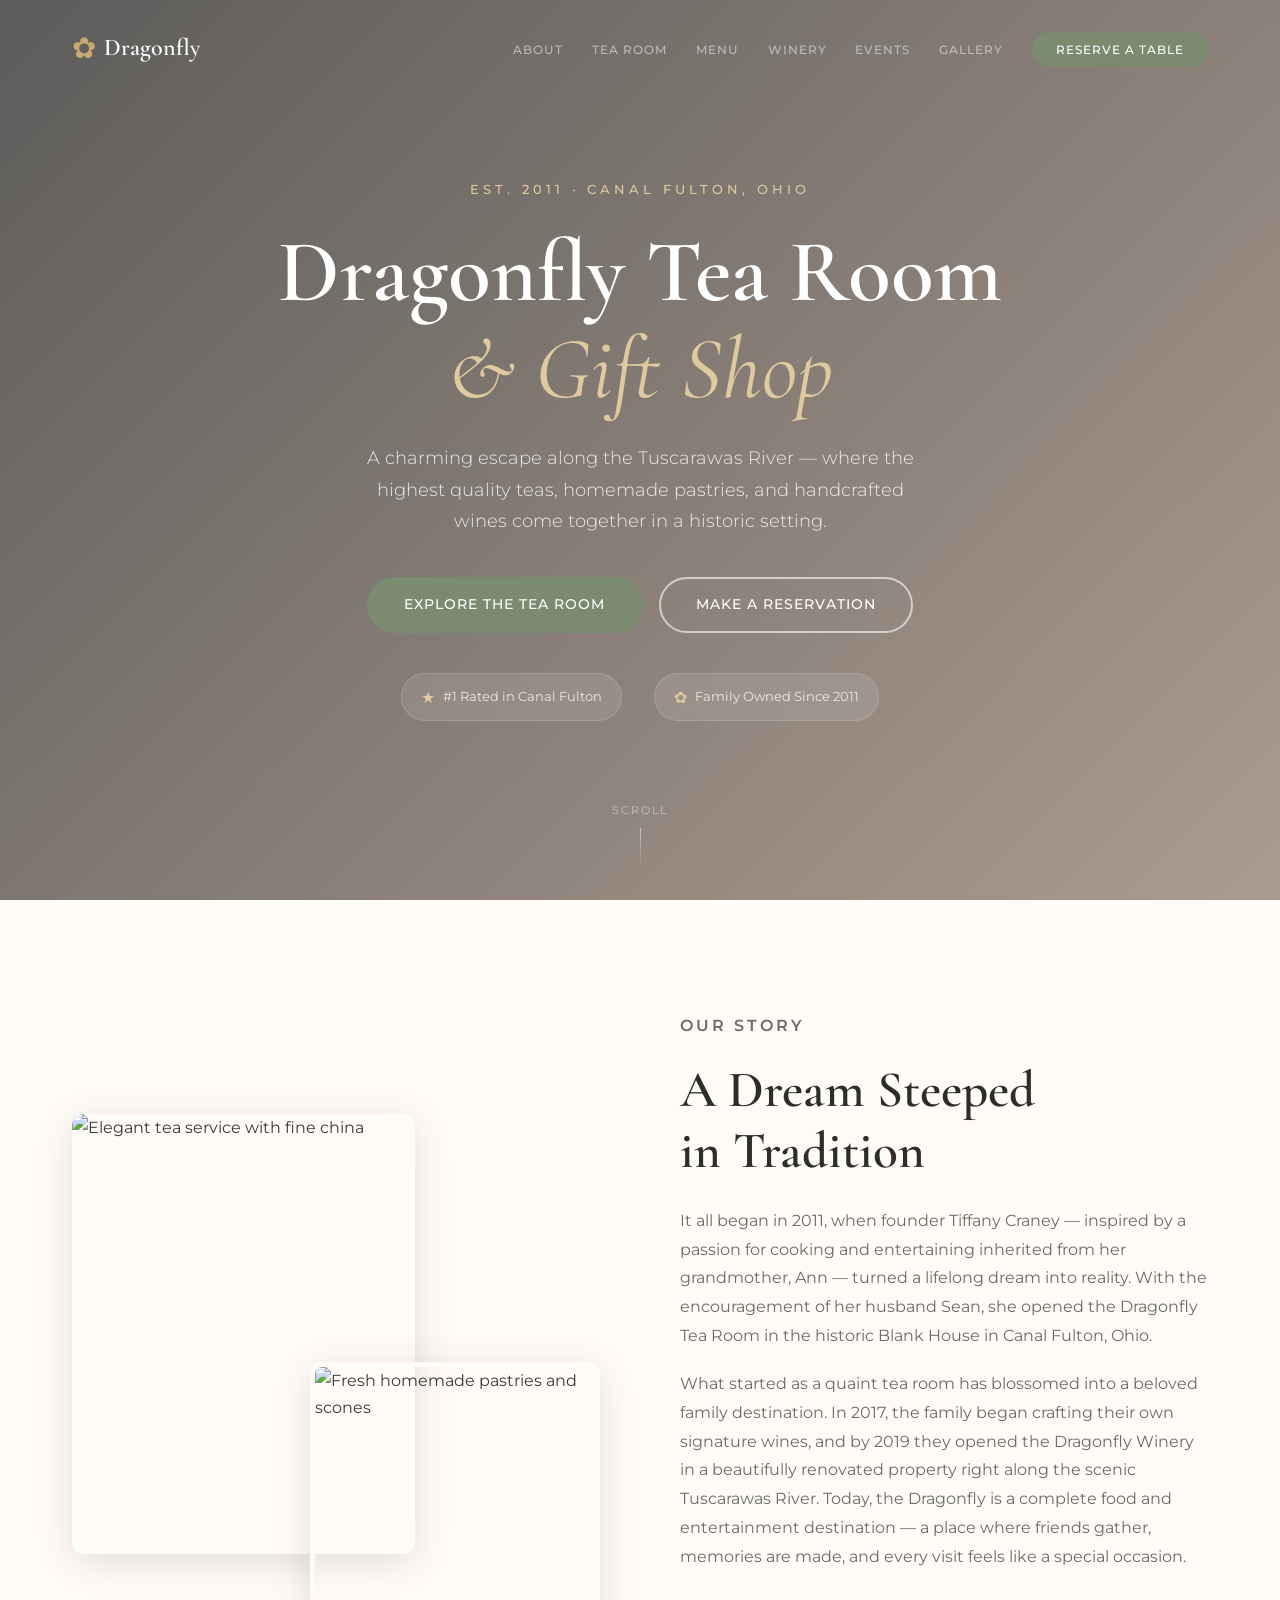
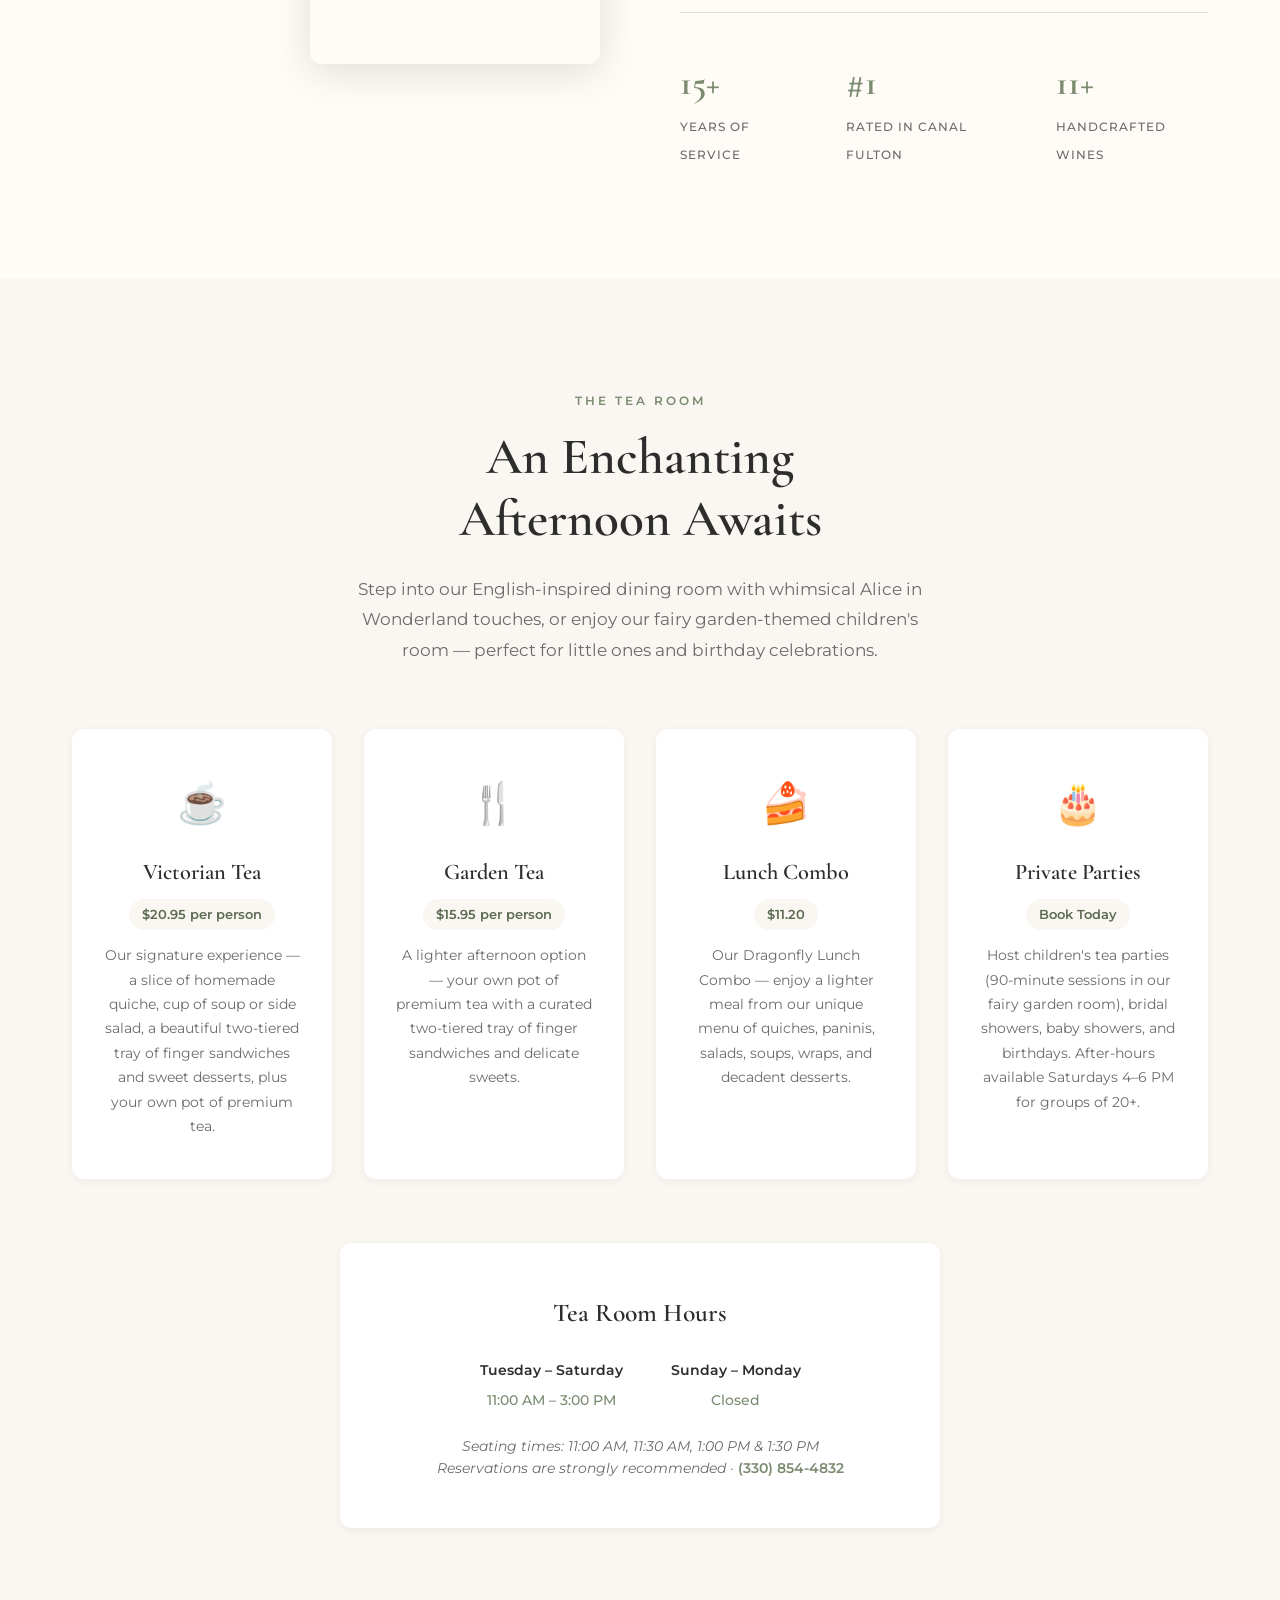
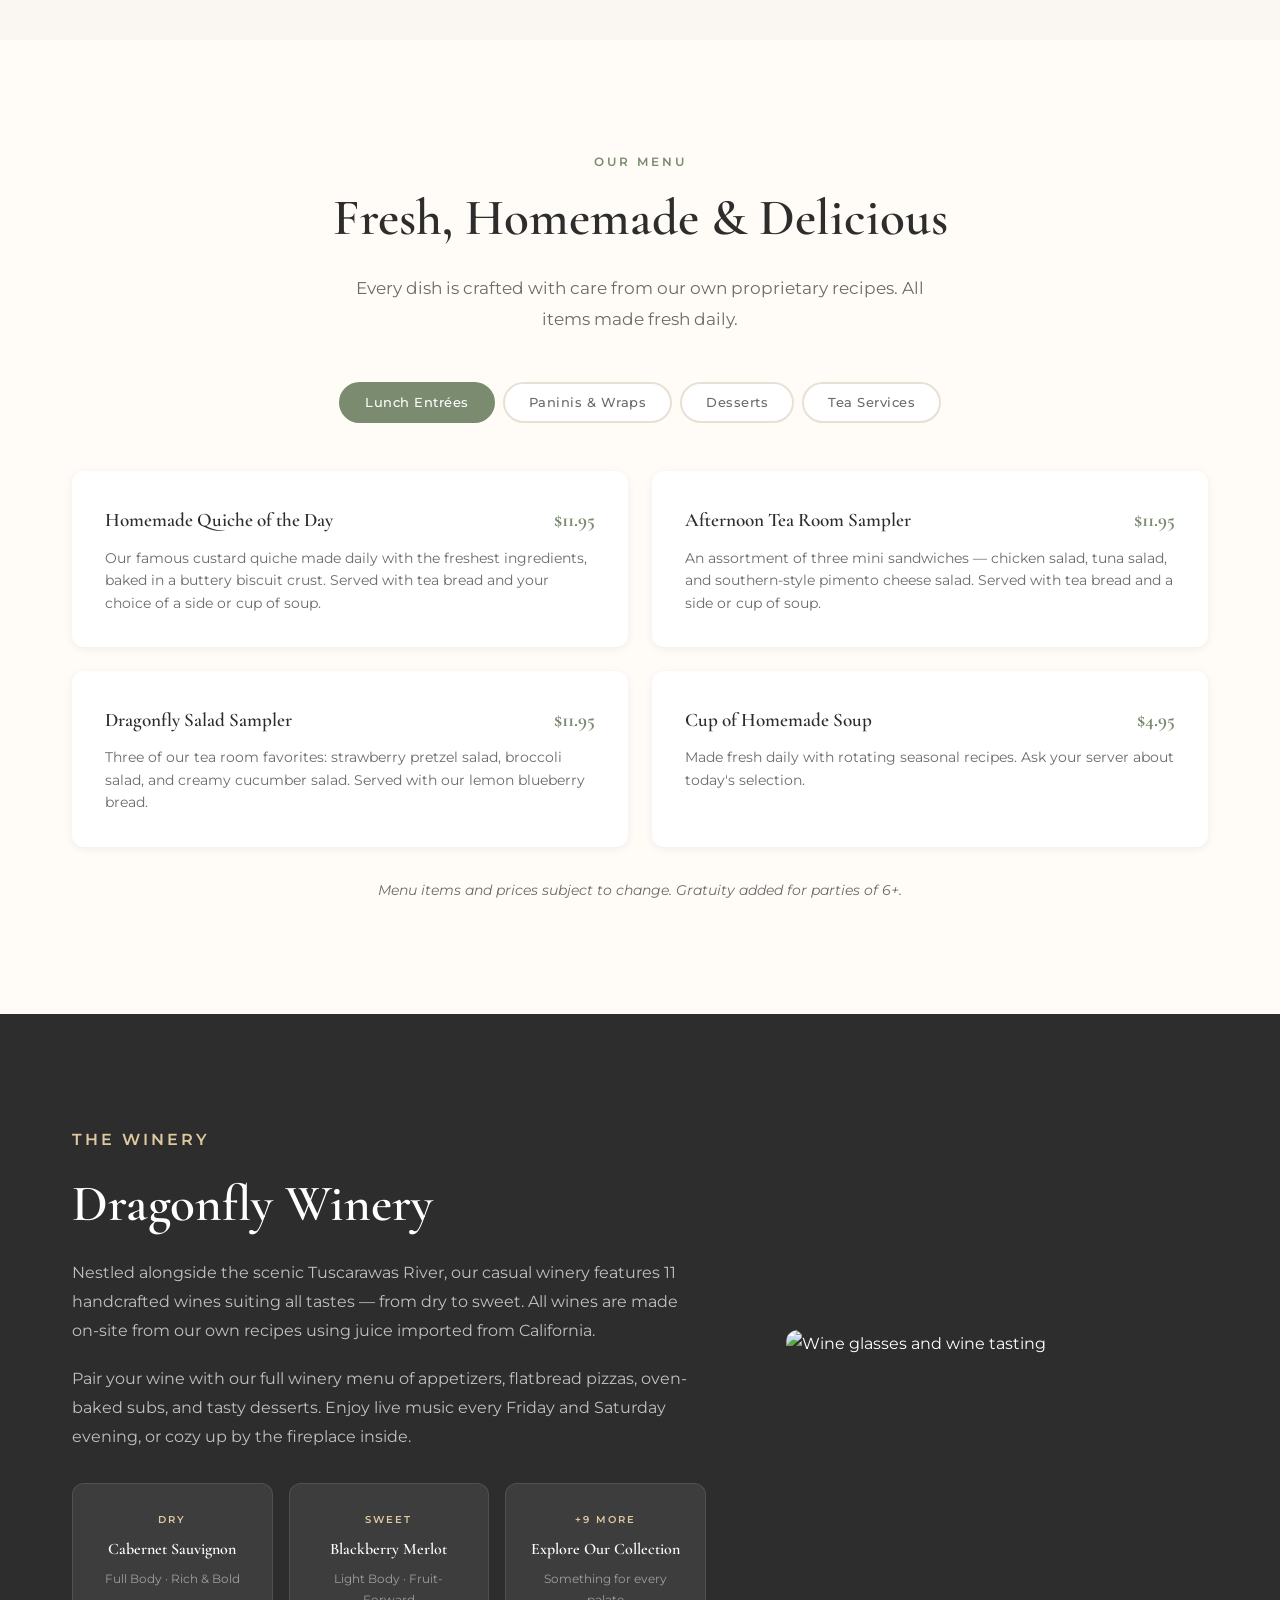
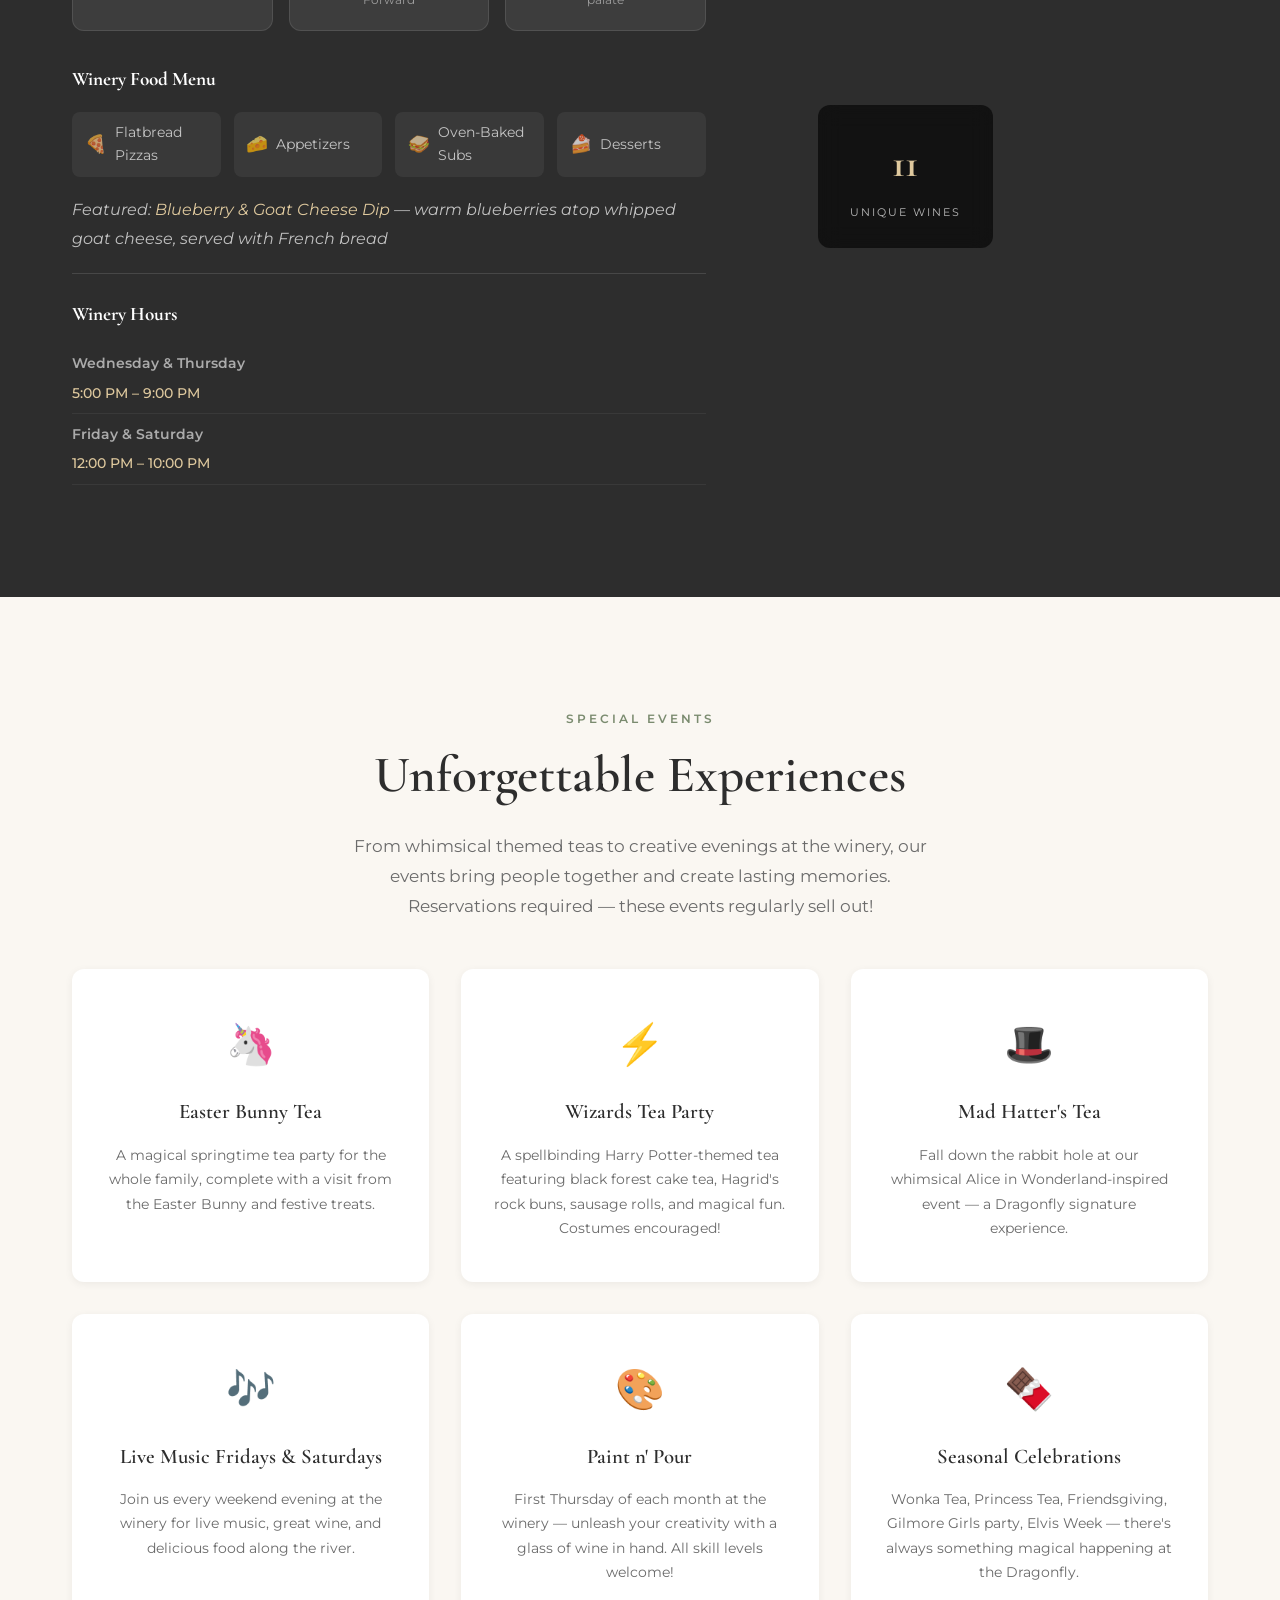
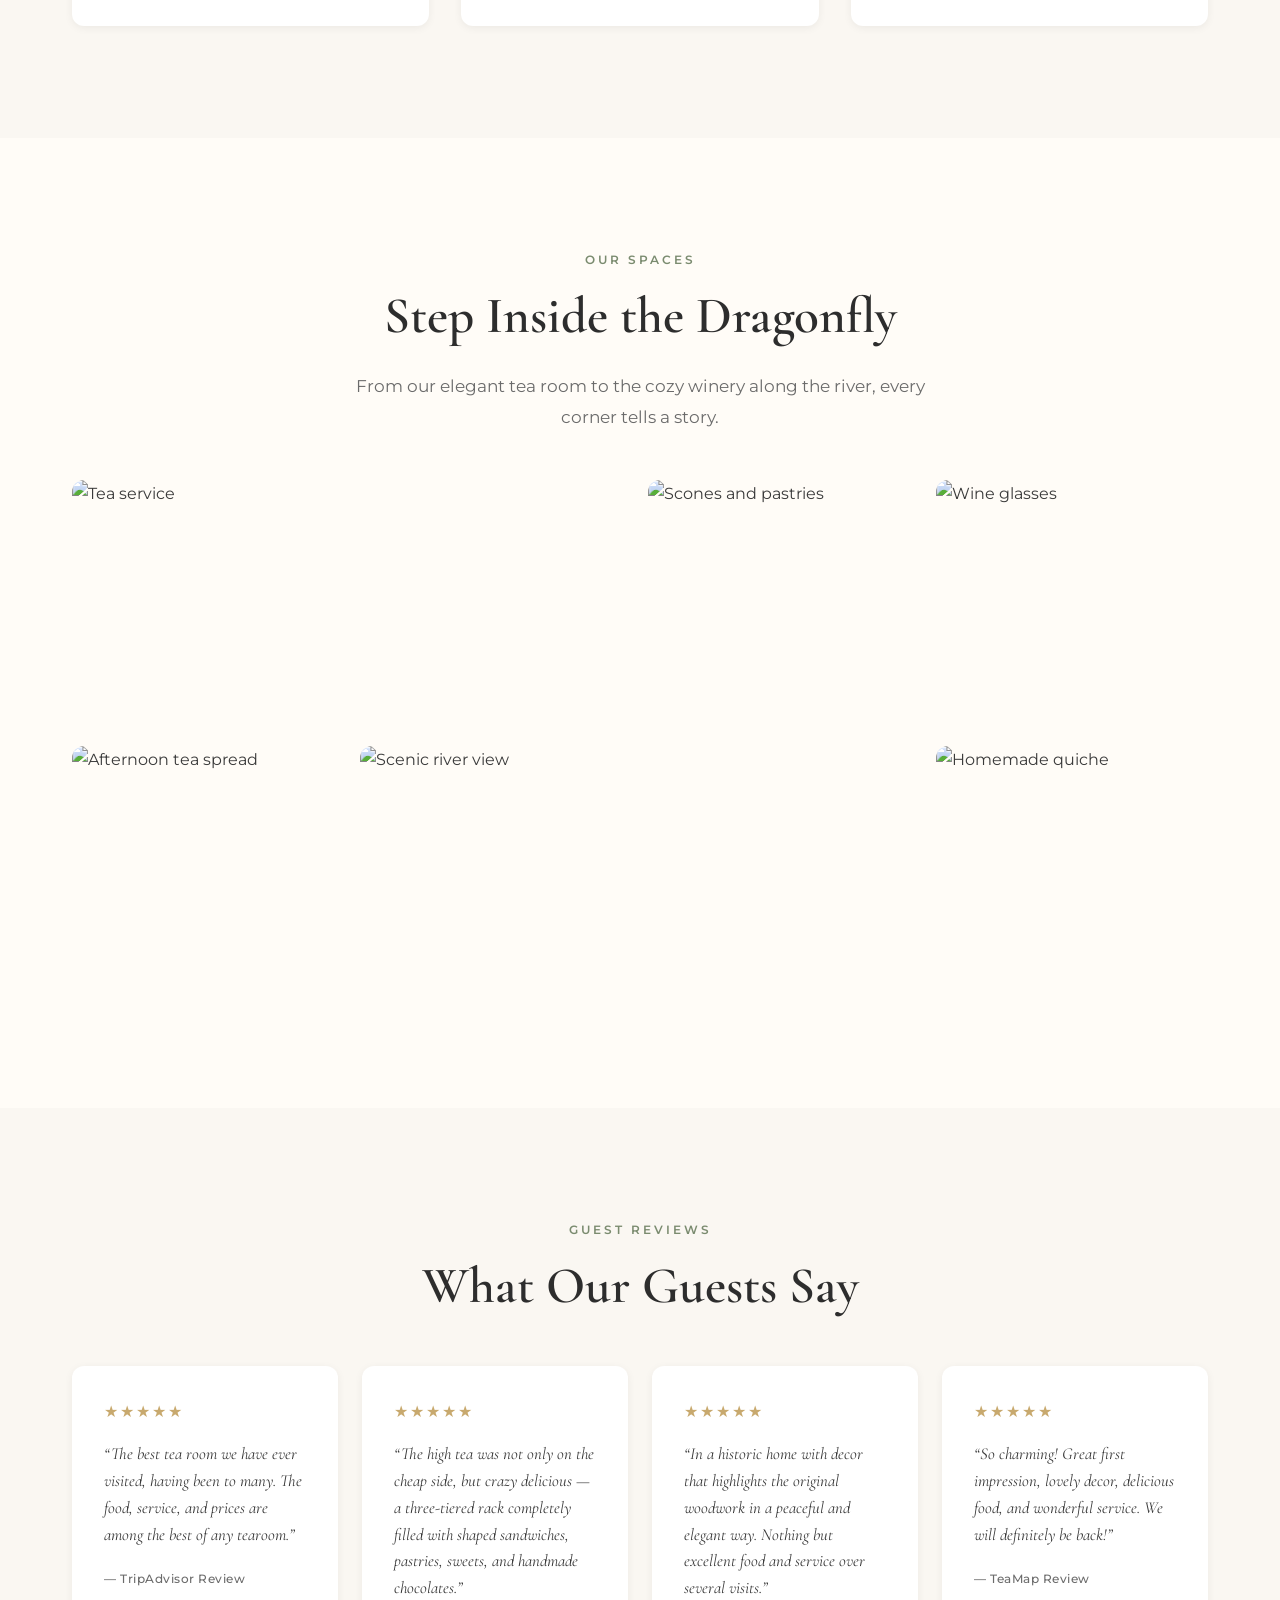
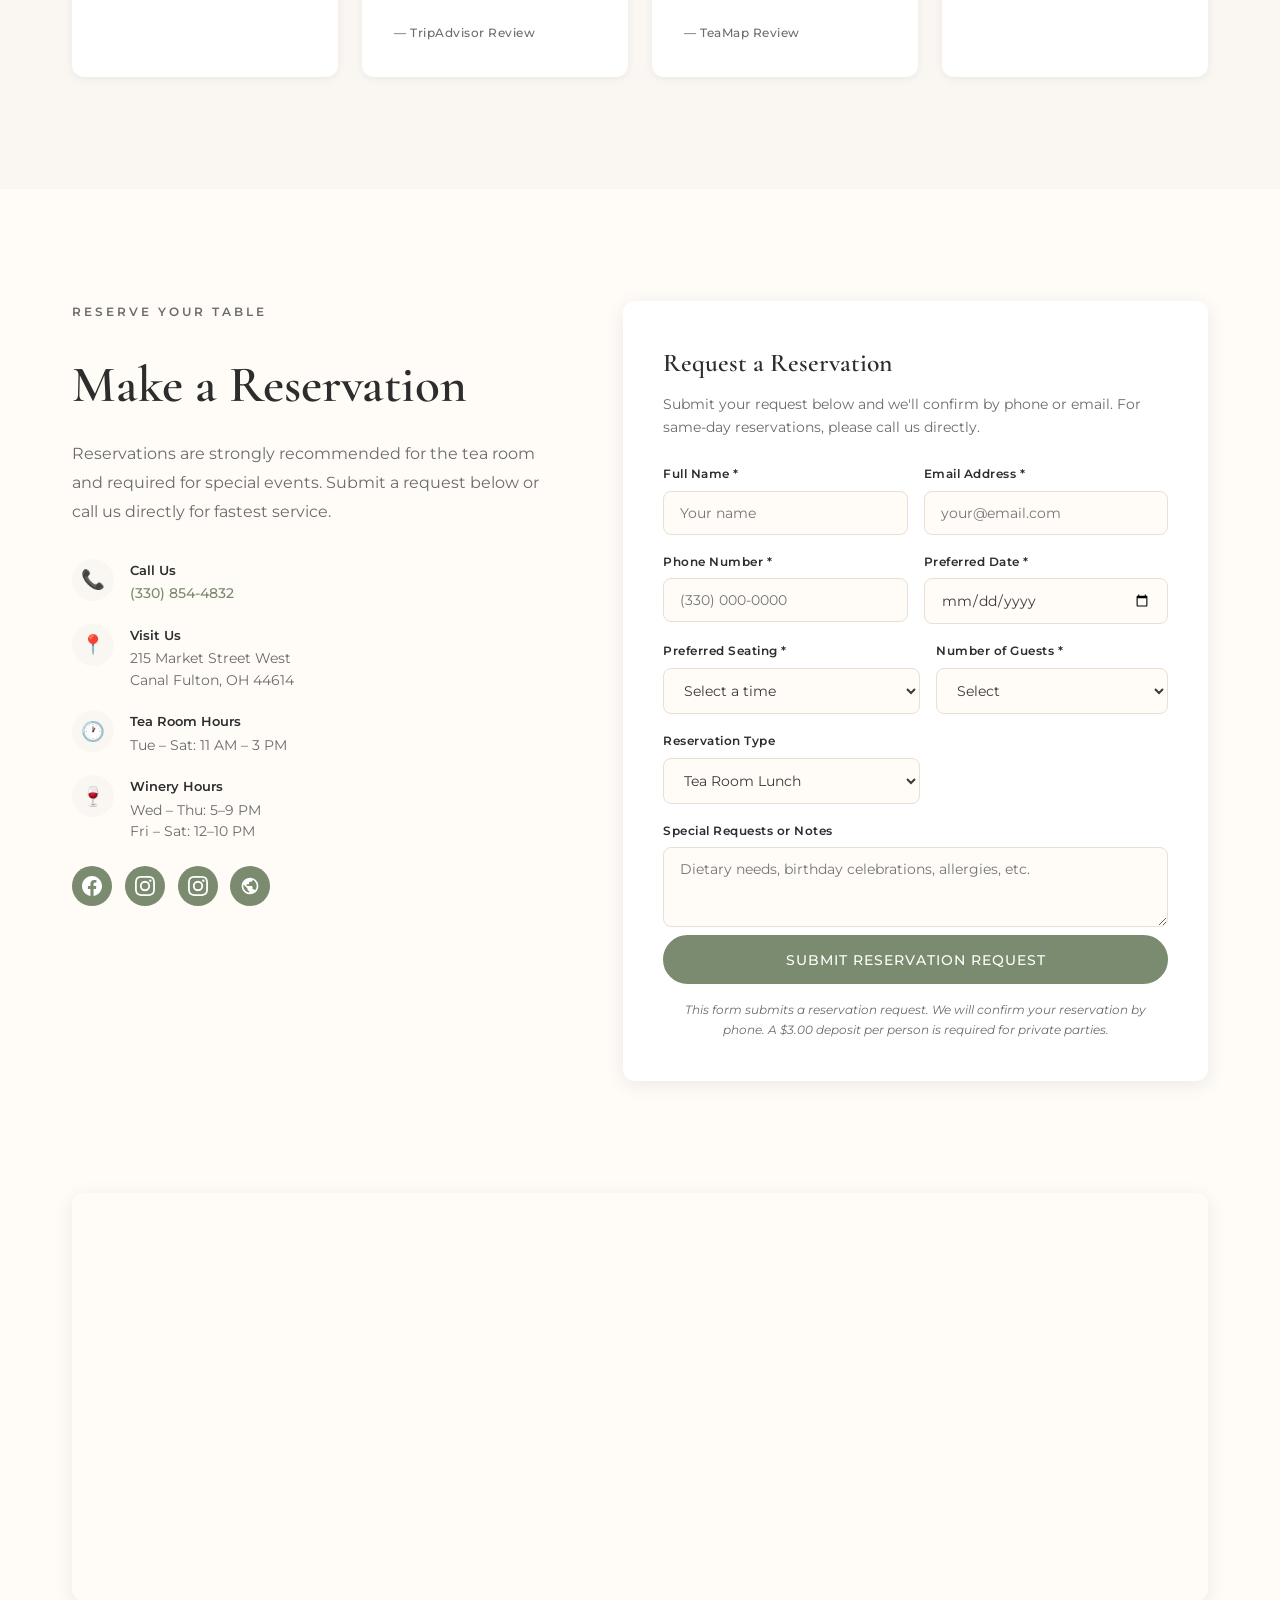
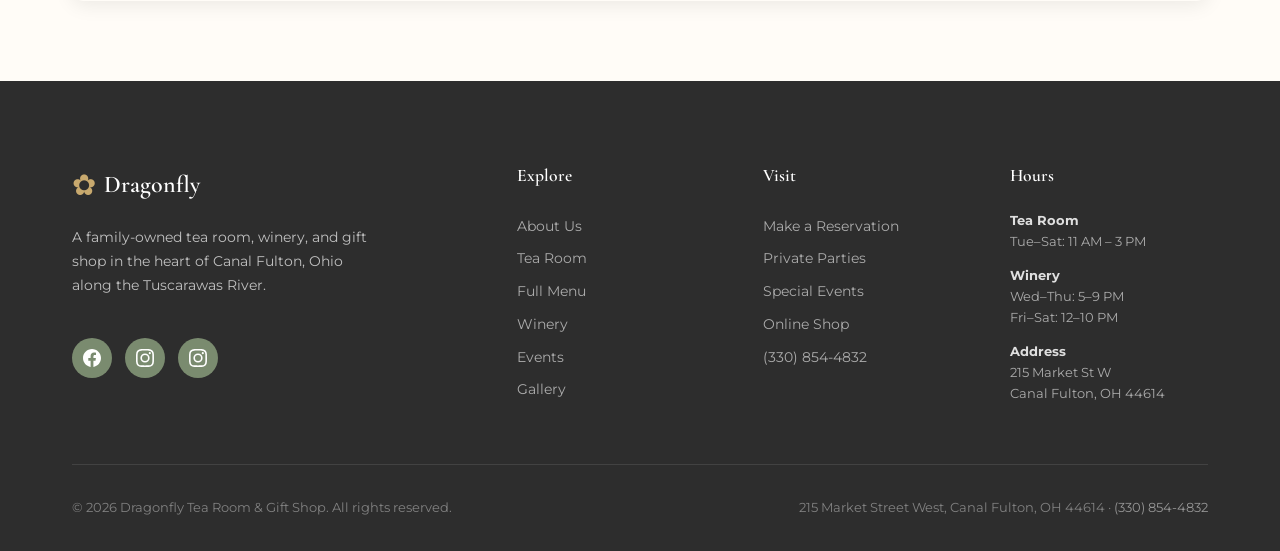
==== commit d22d186f: "Wire up Formspree for reservations, remove B&B section - Connect reservation form to Formspree (repl" ====
--- a/index.html
+++ b/index.html
@@ -4,8 +4,8 @@
   <meta charset="UTF-8">
   <meta name="viewport" content="width=device-width, initial-scale=1.0">
   <title>Dragonfly Tea Room & Gift Shop | Canal Fulton, Ohio</title>
-  <meta name="description" content="A charming tea room, winery, bed & breakfast, and gift shop in the heart of Canal Fulton, Ohio along the Tuscarawas River. Enjoy high tea, homemade pastries, 11 handcrafted wines, and unforgettable special events.">
-  <meta name="keywords" content="Dragonfly Tea Room, Canal Fulton, Ohio, tea room, winery, gift shop, bed and breakfast, high tea, Victorian tea, events">
+  <meta name="description" content="A charming tea room, winery, and gift shop in the heart of Canal Fulton, Ohio along the Tuscarawas River. Enjoy high tea, homemade pastries, 11 handcrafted wines, and unforgettable special events.">
+  <meta name="keywords" content="Dragonfly Tea Room, Canal Fulton, Ohio, tea room, winery, gift shop, high tea, Victorian tea, events">
   <link rel="preconnect" href="https://fonts.googleapis.com">
   <link rel="preconnect" href="https://fonts.gstatic.com" crossorigin>
   <link href="https://fonts.googleapis.com/css2?family=Cormorant+Garamond:ital,wght@0,400;0,500;0,600;0,700;1,400;1,500&family=Montserrat:wght@300;400;500;600&display=swap" rel="stylesheet">
@@ -40,7 +40,6 @@
         <li><a href="#menu" class="nav-link">Menu</a></li>
         <li><a href="#winery" class="nav-link">Winery</a></li>
         <li><a href="#events" class="nav-link">Events</a></li>
-        <li><a href="#bnb" class="nav-link">B&amp;B</a></li>
         <li><a href="#gallery" class="nav-link">Gallery</a></li>
         <li><a href="#reservations" class="nav-link nav-cta">Reserve a Table</a></li>
       </ul>
@@ -437,44 +436,6 @@
           <div class="event-icon">&#127851;</div>
           <h3>Seasonal Celebrations</h3>
           <p>Wonka Tea, Princess Tea, Friendsgiving, Gilmore Girls party, Elvis Week &mdash; there's always something magical happening at the Dragonfly.</p>
-        </div>
-      </div>
-    </div>
-  </section>
-
-  <!-- B&B Section -->
-  <section class="section bnb" id="bnb">
-    <div class="bnb-bg">
-      <div class="container">
-        <div class="bnb-grid">
-          <div class="bnb-content">
-            <p class="section-tag">Stay With Us</p>
-            <h2 class="section-title">The Dragonfly<br>Bed &amp; Breakfast</h2>
-            <p>Make a weekend of your visit! Our charming Bed &amp; Breakfast is nestled upstairs above the historic tea room, offering a cozy retreat in the heart of Canal Fulton.</p>
-            <p>Wake up to the sounds of the Tuscarawas River, then head downstairs for a delightful tea room breakfast. Spend your evening sipping handcrafted wines at the winery with live music. It's the perfect getaway.</p>
-            <div class="bnb-features">
-              <div class="bnb-feature">
-                <span>&#127968;</span>
-                <span>Historic Setting</span>
-              </div>
-              <div class="bnb-feature">
-                <span>&#127750;</span>
-                <span>River Views</span>
-              </div>
-              <div class="bnb-feature">
-                <span>&#9749;</span>
-                <span>Tea Room Access</span>
-              </div>
-              <div class="bnb-feature">
-                <span>&#127863;</span>
-                <span>Winery Next Door</span>
-              </div>
-            </div>
-            <a href="tel:+13308544832" class="btn btn-primary">Call to Book &middot; (330) 854-4832</a>
-          </div>
-          <div class="bnb-image">
-            <img src="https://images.unsplash.com/photo-1566665797739-1674de7a421a?w=600&h=700&fit=crop&q=80" alt="Cozy bed and breakfast room" loading="lazy">
-          </div>
         </div>
       </div>
     </div>
@@ -610,24 +571,31 @@
           </div>
         </div>
         <div class="reservation-form-wrapper">
-          <form class="reservation-form" id="reservationForm">
+          <form class="reservation-form" id="reservationForm" action="https://formspree.io/f/YOUR_FORM_ID" method="POST">
             <h3>Request a Reservation</h3>
-            <p class="form-note">Submit your request below and we'll confirm by phone. For same-day reservations, please call us directly.</p>
+            <p class="form-note">Submit your request below and we'll confirm by phone or email. For same-day reservations, please call us directly.</p>
+            <input type="hidden" name="_subject" value="New Reservation Request - Dragonfly Tea Room">
             <div class="form-row">
               <div class="form-group">
                 <label for="resName">Full Name *</label>
                 <input type="text" id="resName" name="name" required placeholder="Your name">
               </div>
               <div class="form-group">
+                <label for="resEmail">Email Address *</label>
+                <input type="email" id="resEmail" name="email" required placeholder="your@email.com">
+              </div>
+            </div>
+            <div class="form-row">
+              <div class="form-group">
                 <label for="resPhone">Phone Number *</label>
                 <input type="tel" id="resPhone" name="phone" required placeholder="(330) 000-0000">
               </div>
-            </div>
-            <div class="form-row">
               <div class="form-group">
                 <label for="resDate">Preferred Date *</label>
                 <input type="date" id="resDate" name="date" required>
               </div>
+            </div>
+            <div class="form-row">
               <div class="form-group">
                 <label for="resTime">Preferred Seating *</label>
                 <select id="resTime" name="time" required>
@@ -638,8 +606,6 @@
                   <option value="1:30 PM">1:30 PM</option>
                 </select>
               </div>
-            </div>
-            <div class="form-row">
               <div class="form-group">
                 <label for="resGuests">Number of Guests *</label>
                 <select id="resGuests" name="guests" required>
@@ -664,7 +630,6 @@
                   <option value="private-party">Private Party</option>
                   <option value="special-event">Special Event</option>
                   <option value="winery">Winery</option>
-                  <option value="bnb">Bed &amp; Breakfast</option>
                 </select>
               </div>
             </div>
@@ -710,7 +675,7 @@
             <span class="logo-icon">&#10047;</span>
             <span class="logo-text">Dragonfly</span>
           </div>
-          <p>A family-owned tea room, winery, bed &amp; breakfast, and gift shop in the heart of Canal Fulton, Ohio along the Tuscarawas River.</p>
+          <p>A family-owned tea room, winery, and gift shop in the heart of Canal Fulton, Ohio along the Tuscarawas River.</p>
           <div class="social-links">
             <a href="https://www.facebook.com/p/Dragonfly-Tea-Room-Gift-Shop-100063702302288/" target="_blank" rel="noopener" aria-label="Facebook" class="social-link"><svg viewBox="0 0 24 24" width="18" height="18" fill="currentColor"><path d="M24 12.073c0-6.627-5.373-12-12-12s-12 5.373-12 12c0 5.99 4.388 10.954 10.125 11.854v-8.385H7.078v-3.47h3.047V9.43c0-3.007 1.792-4.669 4.533-4.669 1.312 0 2.686.235 2.686.235v2.953H15.83c-1.491 0-1.956.925-1.956 1.874v2.25h3.328l-.532 3.47h-2.796v8.385C19.612 23.027 24 18.062 24 12.073z"/></svg></a>
             <a href="https://www.instagram.com/dragonflytearoom2019/" target="_blank" rel="noopener" aria-label="Instagram" class="social-link"><svg viewBox="0 0 24 24" width="18" height="18" fill="currentColor"><path d="M12 2.163c3.204 0 3.584.012 4.85.07 3.252.148 4.771 1.691 4.919 4.919.058 1.265.069 1.645.069 4.849 0 3.205-.012 3.584-.069 4.849-.149 3.225-1.664 4.771-4.919 4.919-1.266.058-1.644.07-4.85.07-3.204 0-3.584-.012-4.849-.07-3.26-.149-4.771-1.699-4.919-4.92-.058-1.265-.07-1.644-.07-4.849 0-3.204.013-3.583.07-4.849.149-3.227 1.664-4.771 4.919-4.919 1.266-.057 1.645-.069 4.849-.069zM12 0C8.741 0 8.333.014 7.053.072 2.695.272.273 2.69.073 7.052.014 8.333 0 8.741 0 12c0 3.259.014 3.668.072 4.948.2 4.358 2.618 6.78 6.98 6.98C8.333 23.986 8.741 24 12 24c3.259 0 3.668-.014 4.948-.072 4.354-.2 6.782-2.618 6.979-6.98.059-1.28.073-1.689.073-4.948 0-3.259-.014-3.667-.072-4.947-.196-4.354-2.617-6.78-6.979-6.98C15.668.014 15.259 0 12 0zm0 5.838a6.162 6.162 0 100 12.324 6.162 6.162 0 000-12.324zM12 16a4 4 0 110-8 4 4 0 010 8zm6.406-11.845a1.44 1.44 0 100 2.881 1.44 1.44 0 000-2.881z"/></svg></a>
@@ -724,7 +689,6 @@
           <a href="#menu">Full Menu</a>
           <a href="#winery">Winery</a>
           <a href="#events">Events</a>
-          <a href="#bnb">Bed &amp; Breakfast</a>
           <a href="#gallery">Gallery</a>
         </div>
         <div class="footer-links">
--- a/styles.css
+++ b/styles.css
@@ -185,17 +185,6 @@
 .event-card h3 { font-family: var(--font-serif); font-size: 1.3rem; font-weight: 600; color: var(--charcoal); margin-bottom: 0.8rem; }
 .event-card p { font-size: 0.9rem; color: var(--text-light); line-height: 1.7; }
 
-/* --- B&B --- */
-.bnb { padding: 0; }
-.bnb-bg { background: linear-gradient(135deg, #f5f0e8, var(--cream)); padding: 7rem 0; }
-.bnb-grid { display: grid; grid-template-columns: 1fr 1fr; gap: 5rem; align-items: center; }
-.bnb-content p { color: var(--text-light); margin-bottom: 1.2rem; line-height: 1.8; }
-.bnb-features { display: grid; grid-template-columns: repeat(2, 1fr); gap: 1rem; margin: 2rem 0; }
-.bnb-feature { display: flex; align-items: center; gap: 0.7rem; background: white; padding: 0.8rem 1.2rem; border-radius: 8px; font-size: 0.88rem; font-weight: 500; color: var(--charcoal); box-shadow: var(--shadow-sm); }
-.bnb-feature span:first-child { font-size: 1.3rem; }
-.bnb-image { border-radius: var(--radius); overflow: hidden; box-shadow: var(--shadow-lg); }
-.bnb-image img { width: 100%; height: 500px; object-fit: cover; }
-
 /* --- Gallery --- */
 .gallery-section { background: var(--warm-white); }
 .gallery-grid { display: grid; grid-template-columns: repeat(4, 1fr); grid-auto-rows: 250px; gap: 1rem; }
@@ -284,7 +273,7 @@
 /* --- Responsive --- */
 @media (max-width: 1024px) {
   .tearoom-features { grid-template-columns: repeat(2, 1fr); }
-  .about-grid, .winery-grid, .reservation-grid, .bnb-grid { grid-template-columns: 1fr; gap: 3rem; }
+  .about-grid, .winery-grid, .reservation-grid { grid-template-columns: 1fr; gap: 3rem; }
   .about-images { height: 400px; }
   .footer-grid { grid-template-columns: repeat(2, 1fr); }
   .wine-highlights { grid-template-columns: repeat(3, 1fr); }
@@ -317,8 +306,6 @@
   .gallery-grid { grid-template-columns: 1fr 1fr; grid-auto-rows: 180px; }
   .gallery-item.gallery-large { grid-column: span 2; }
   .form-row { grid-template-columns: 1fr; }
-  .bnb-features { grid-template-columns: 1fr; }
-  .bnb-image img { height: 350px; }
   .menu-tabs { gap: 0.3rem; }
   .menu-tab { padding: 0.5rem 1rem; font-size: 0.72rem; }
 }
